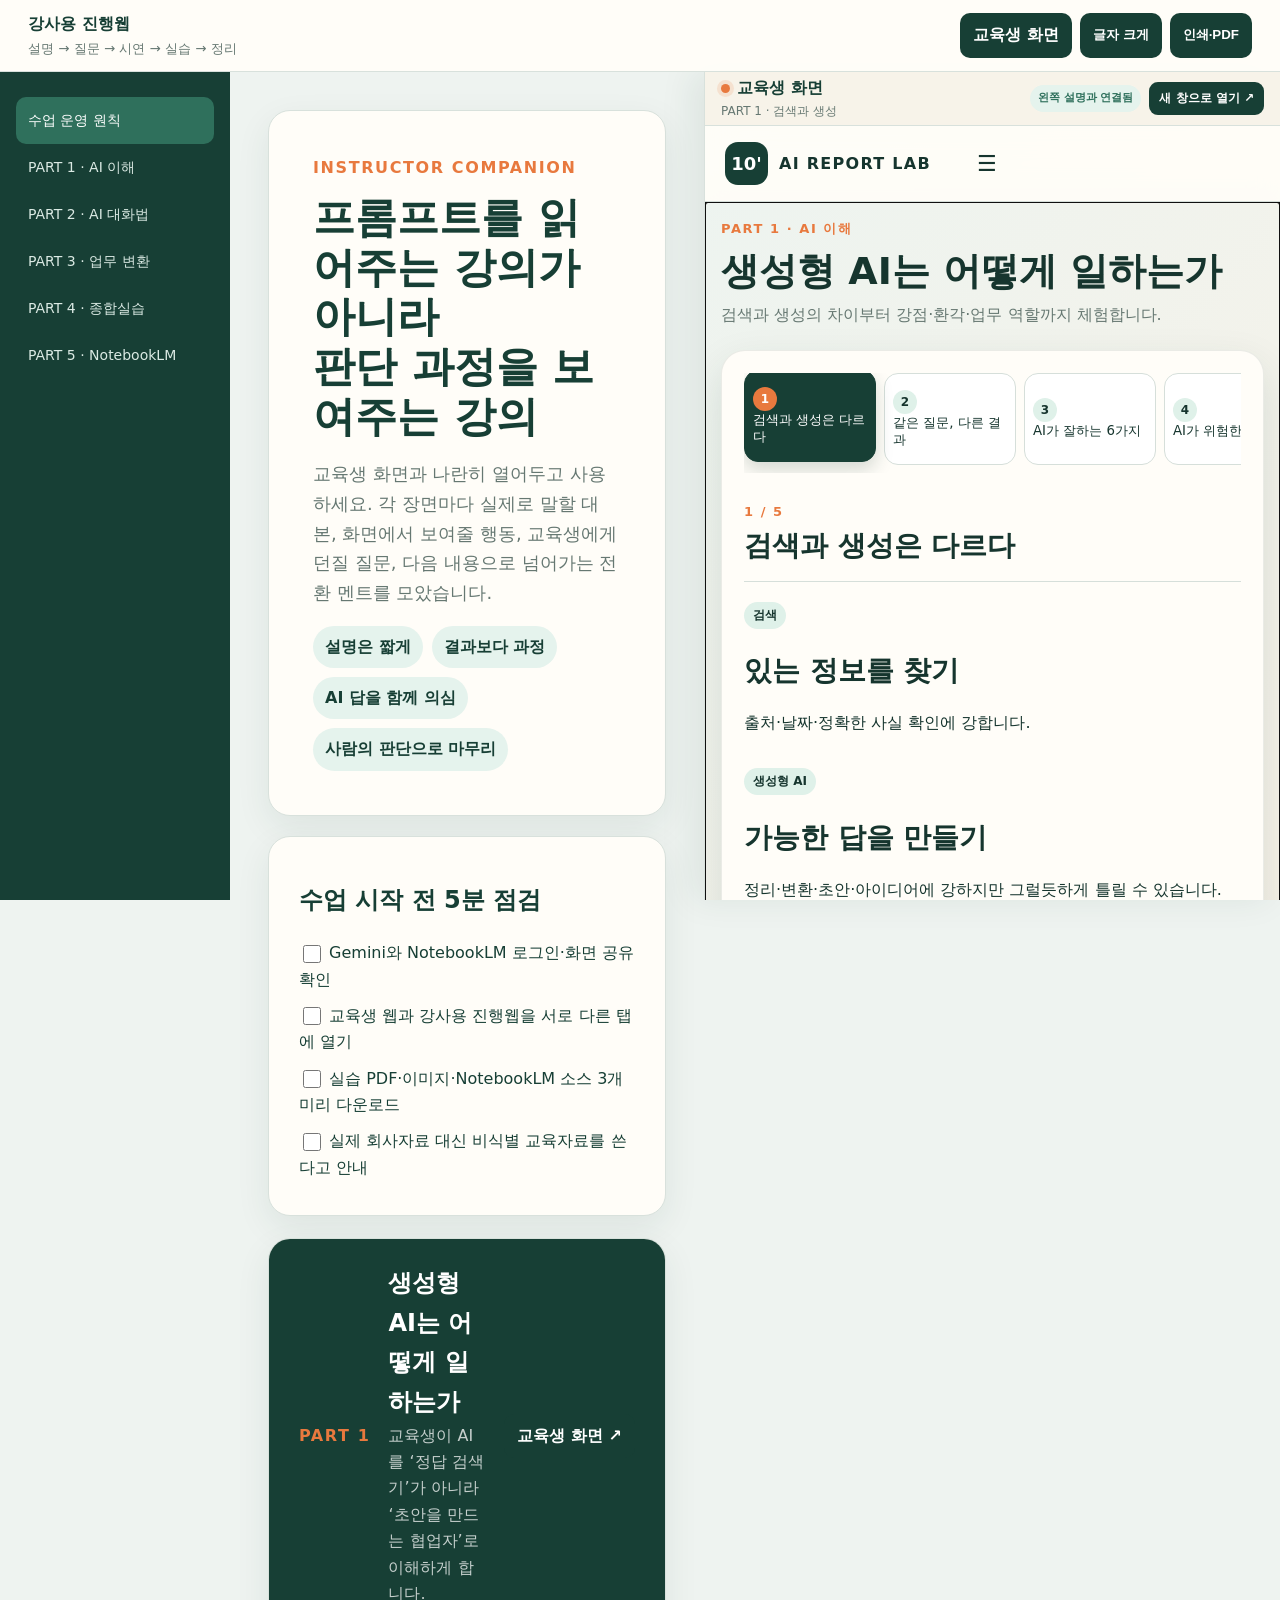
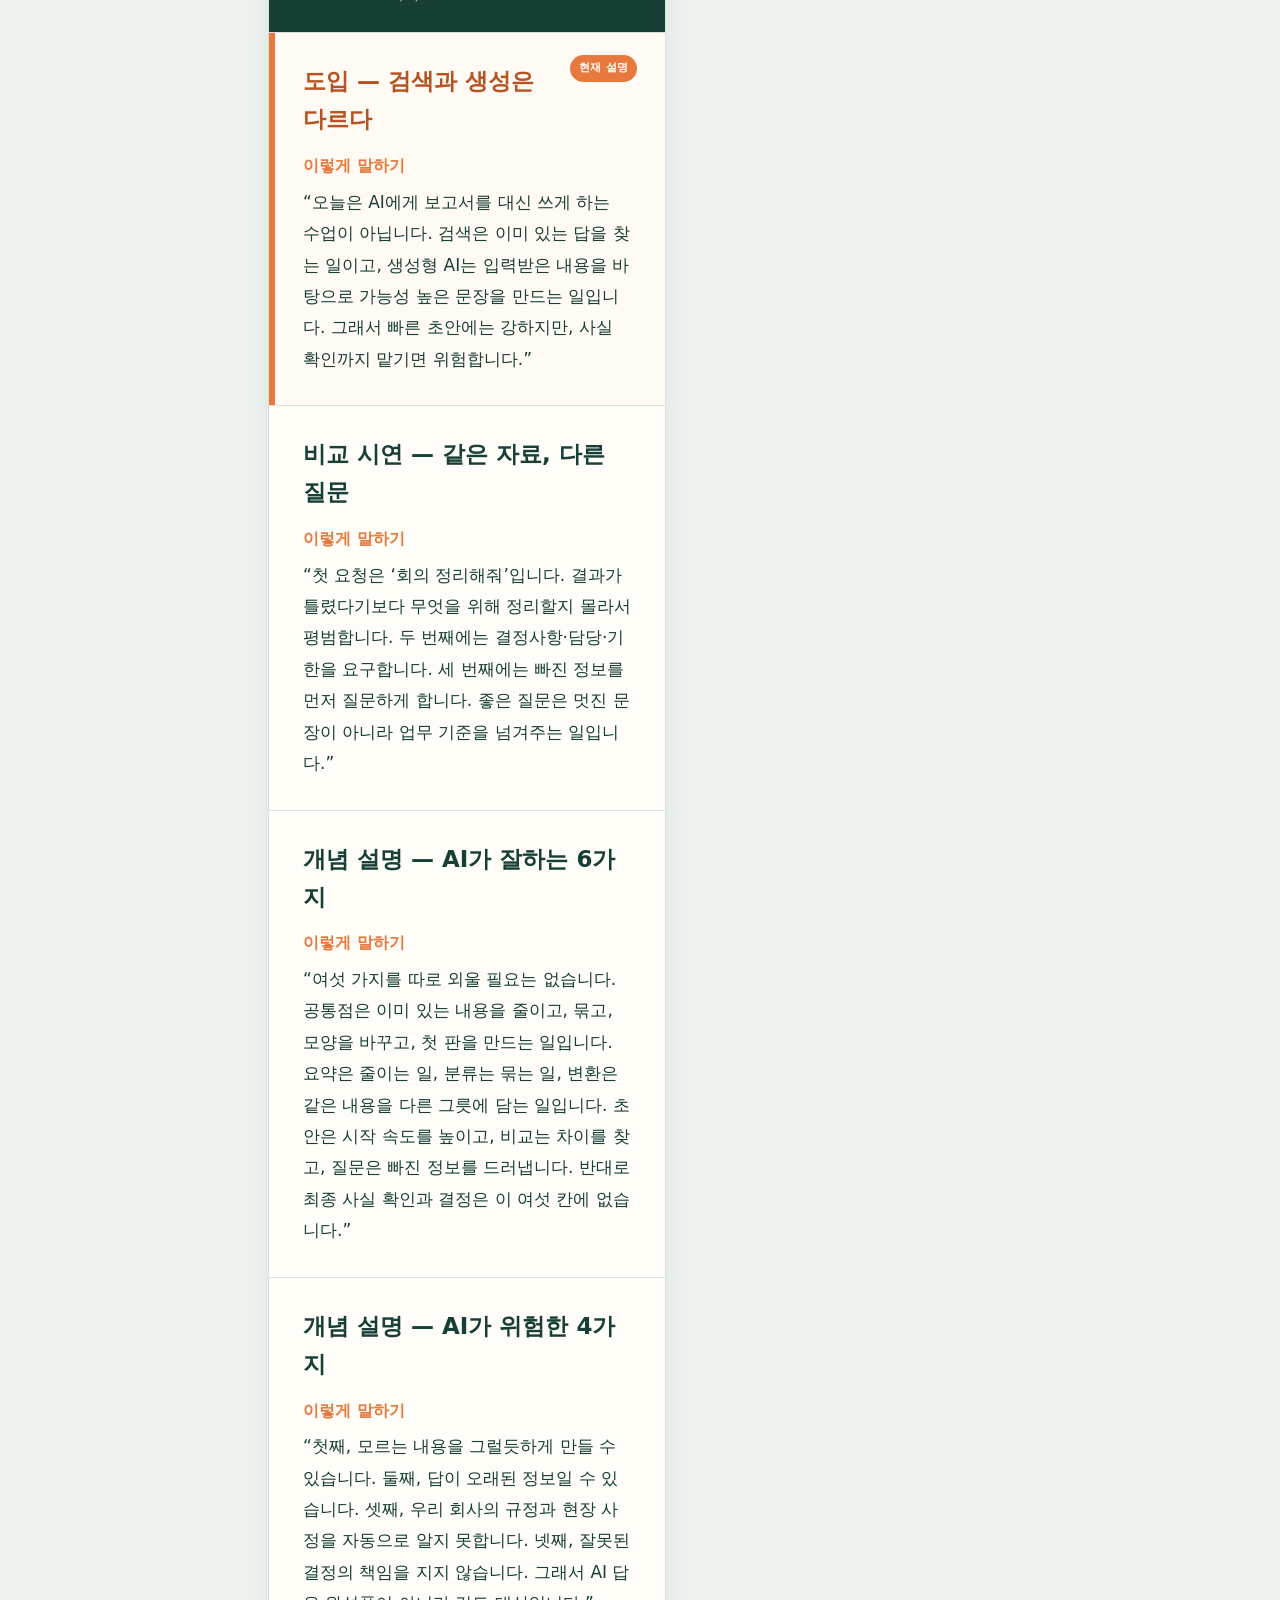
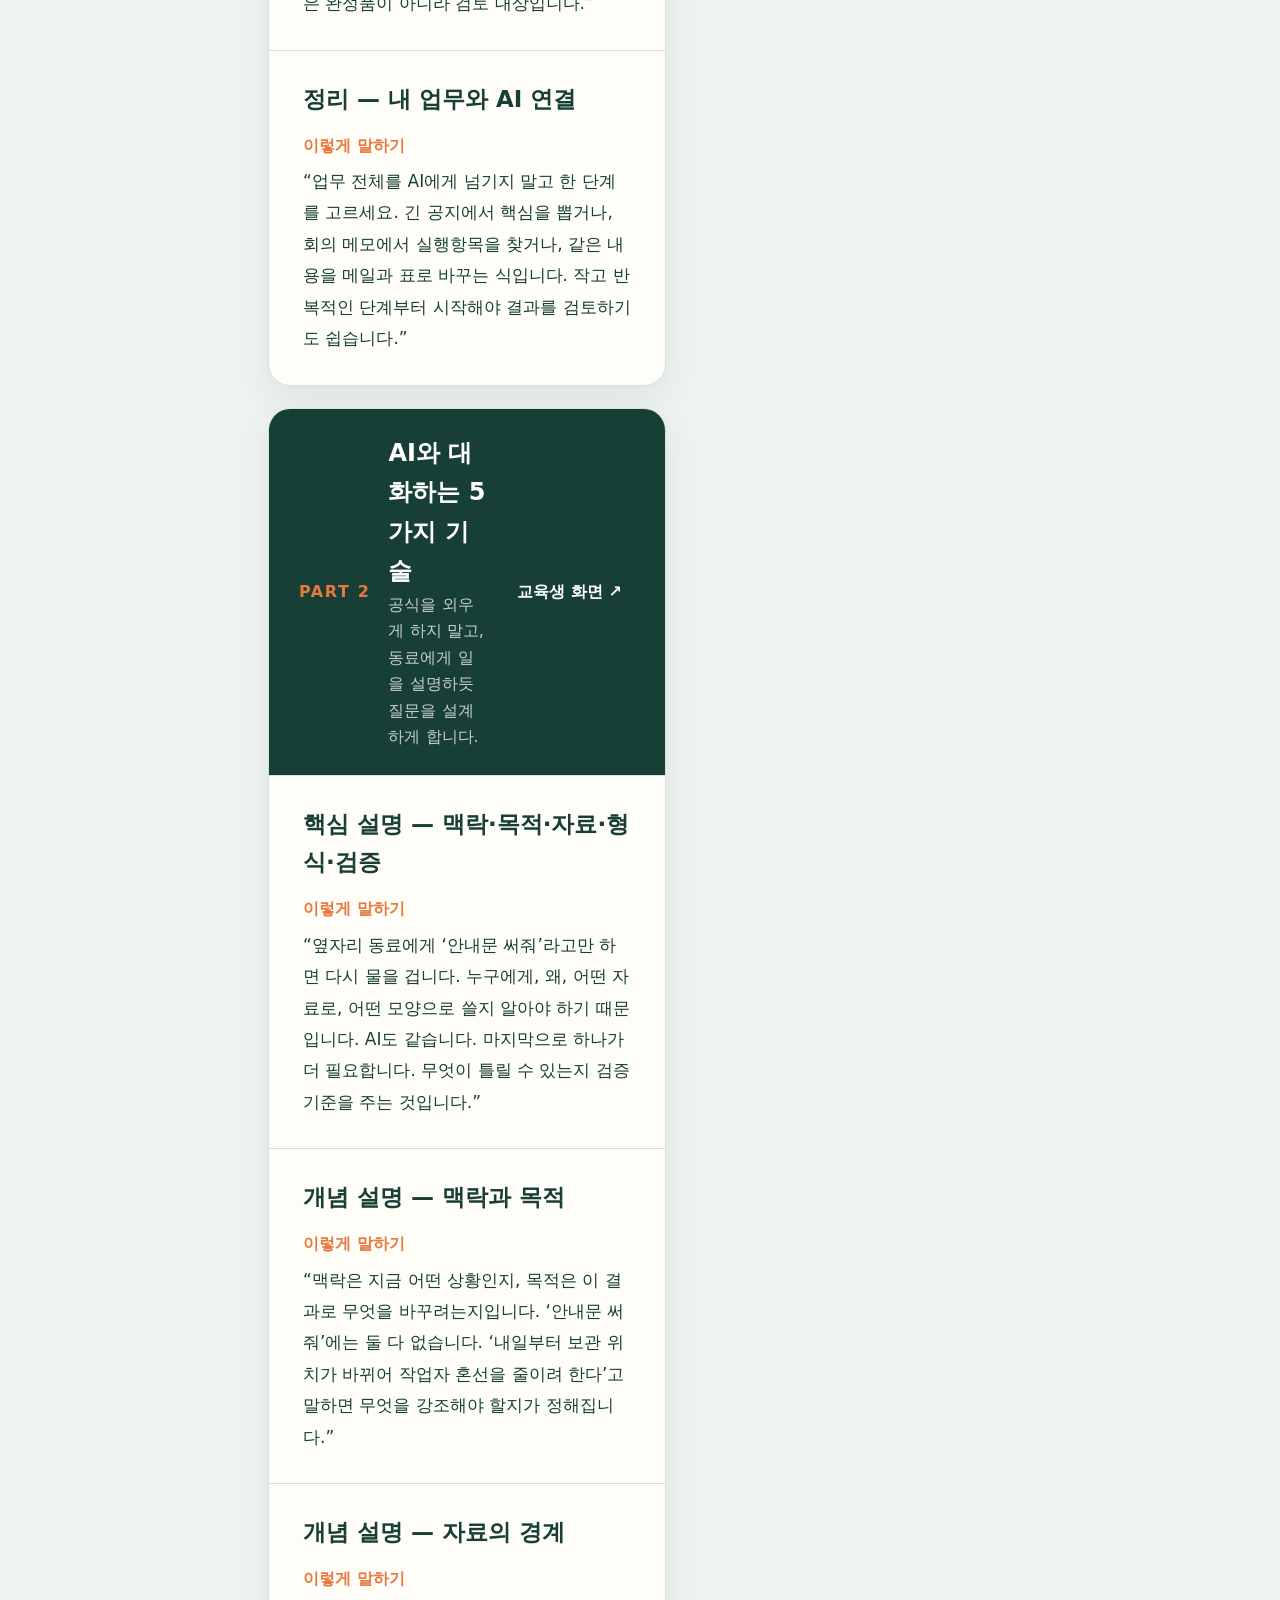
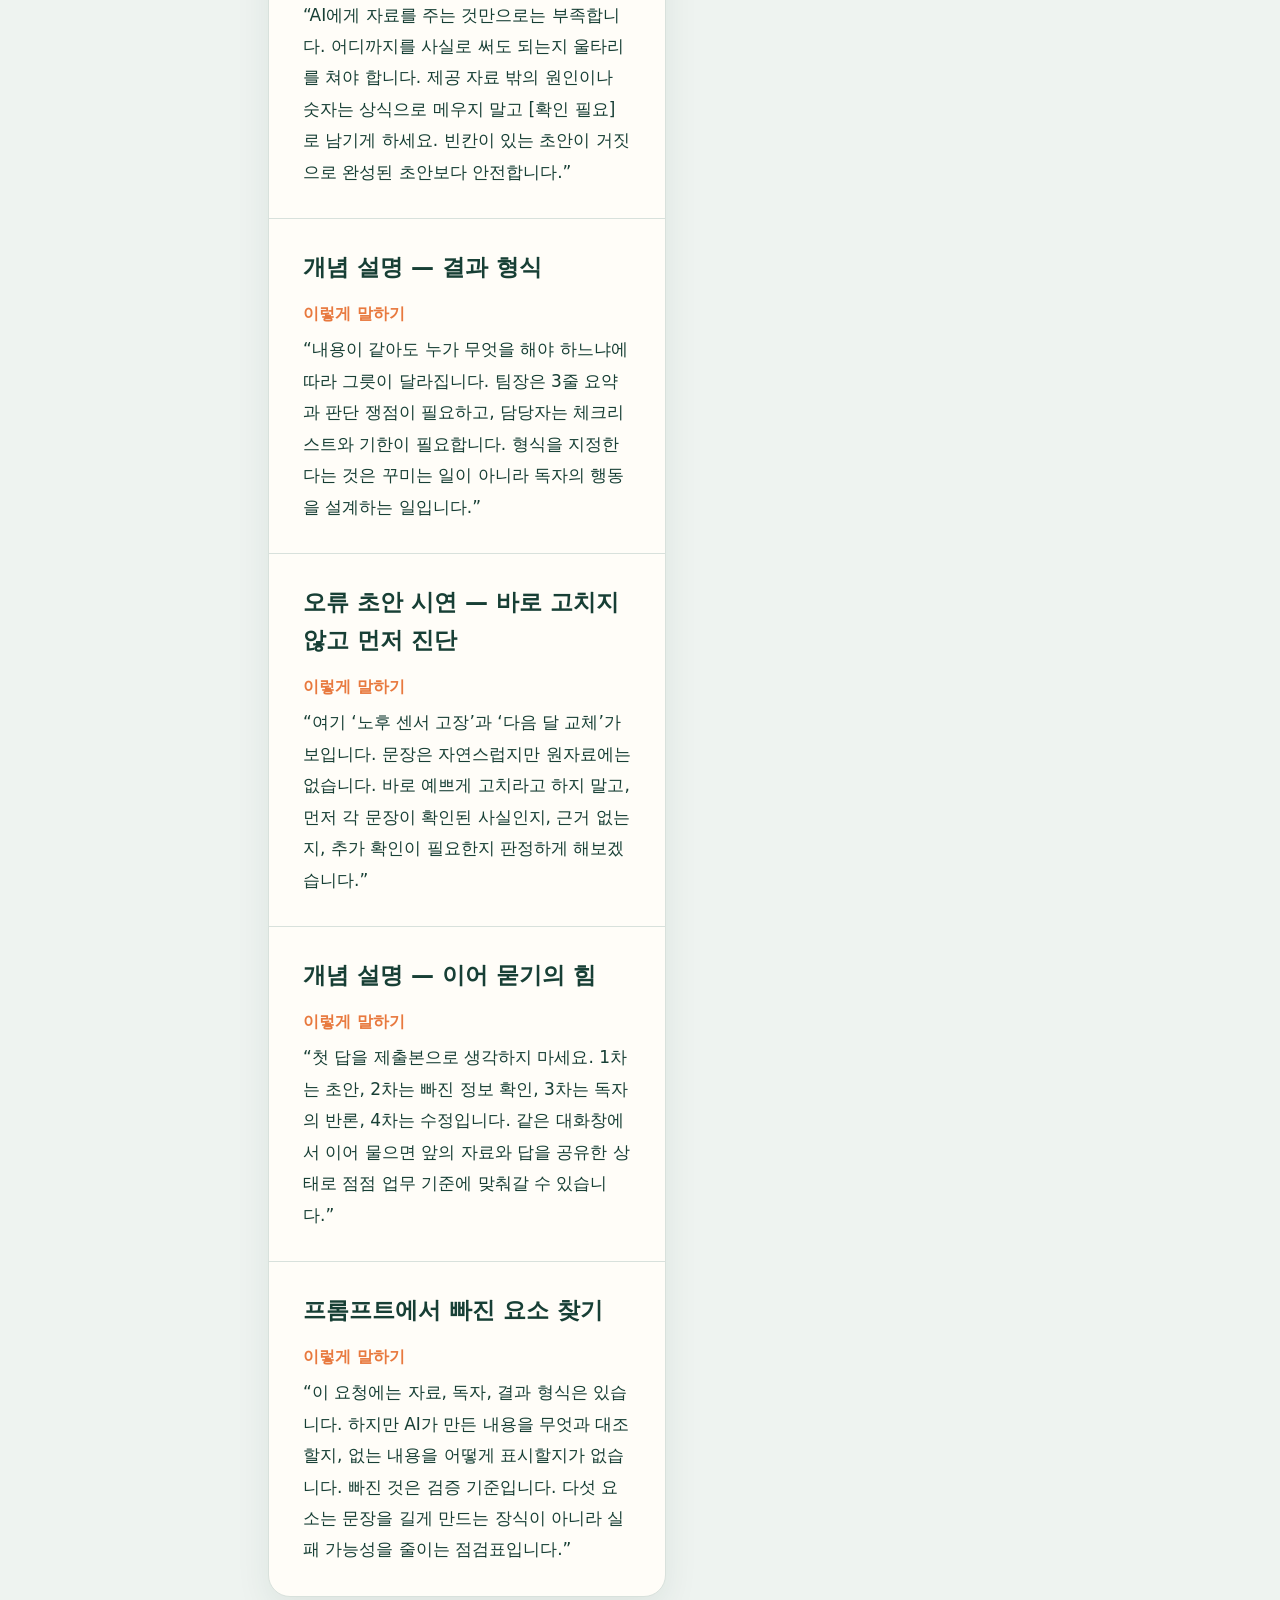
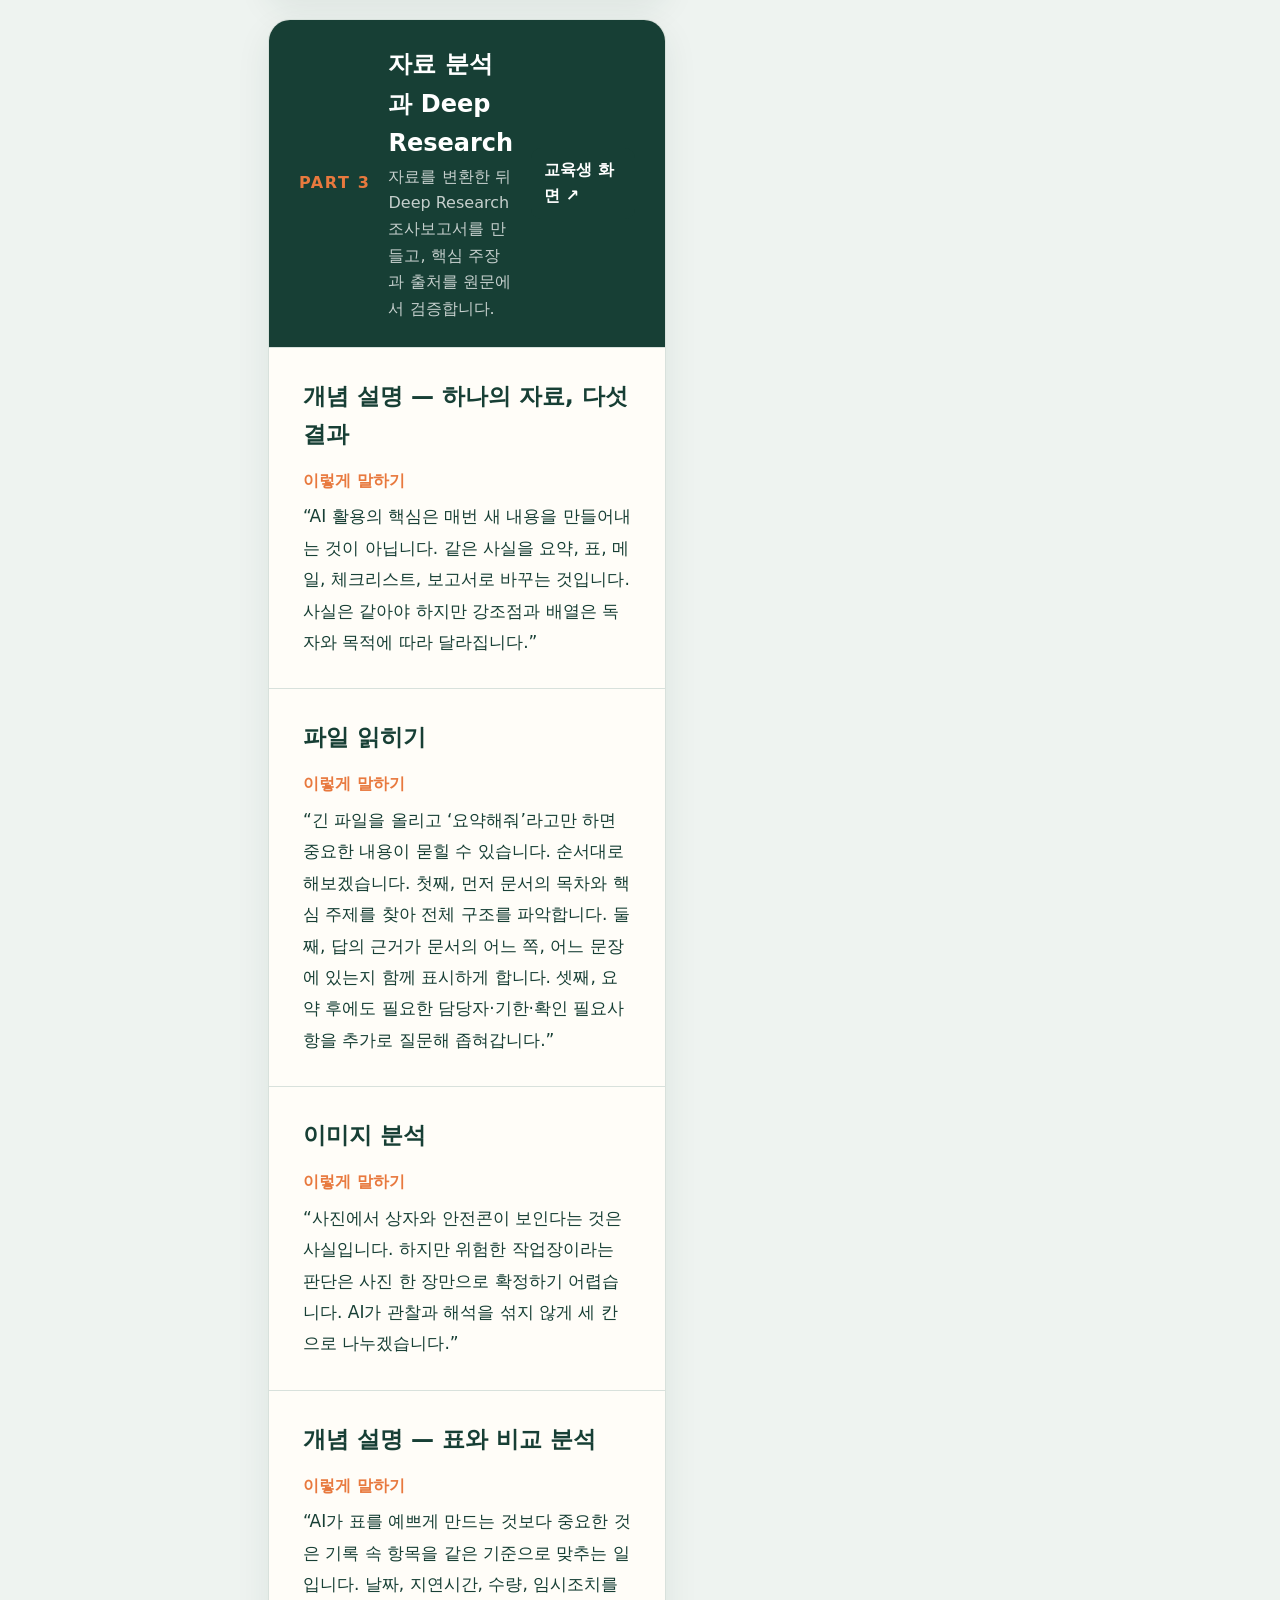
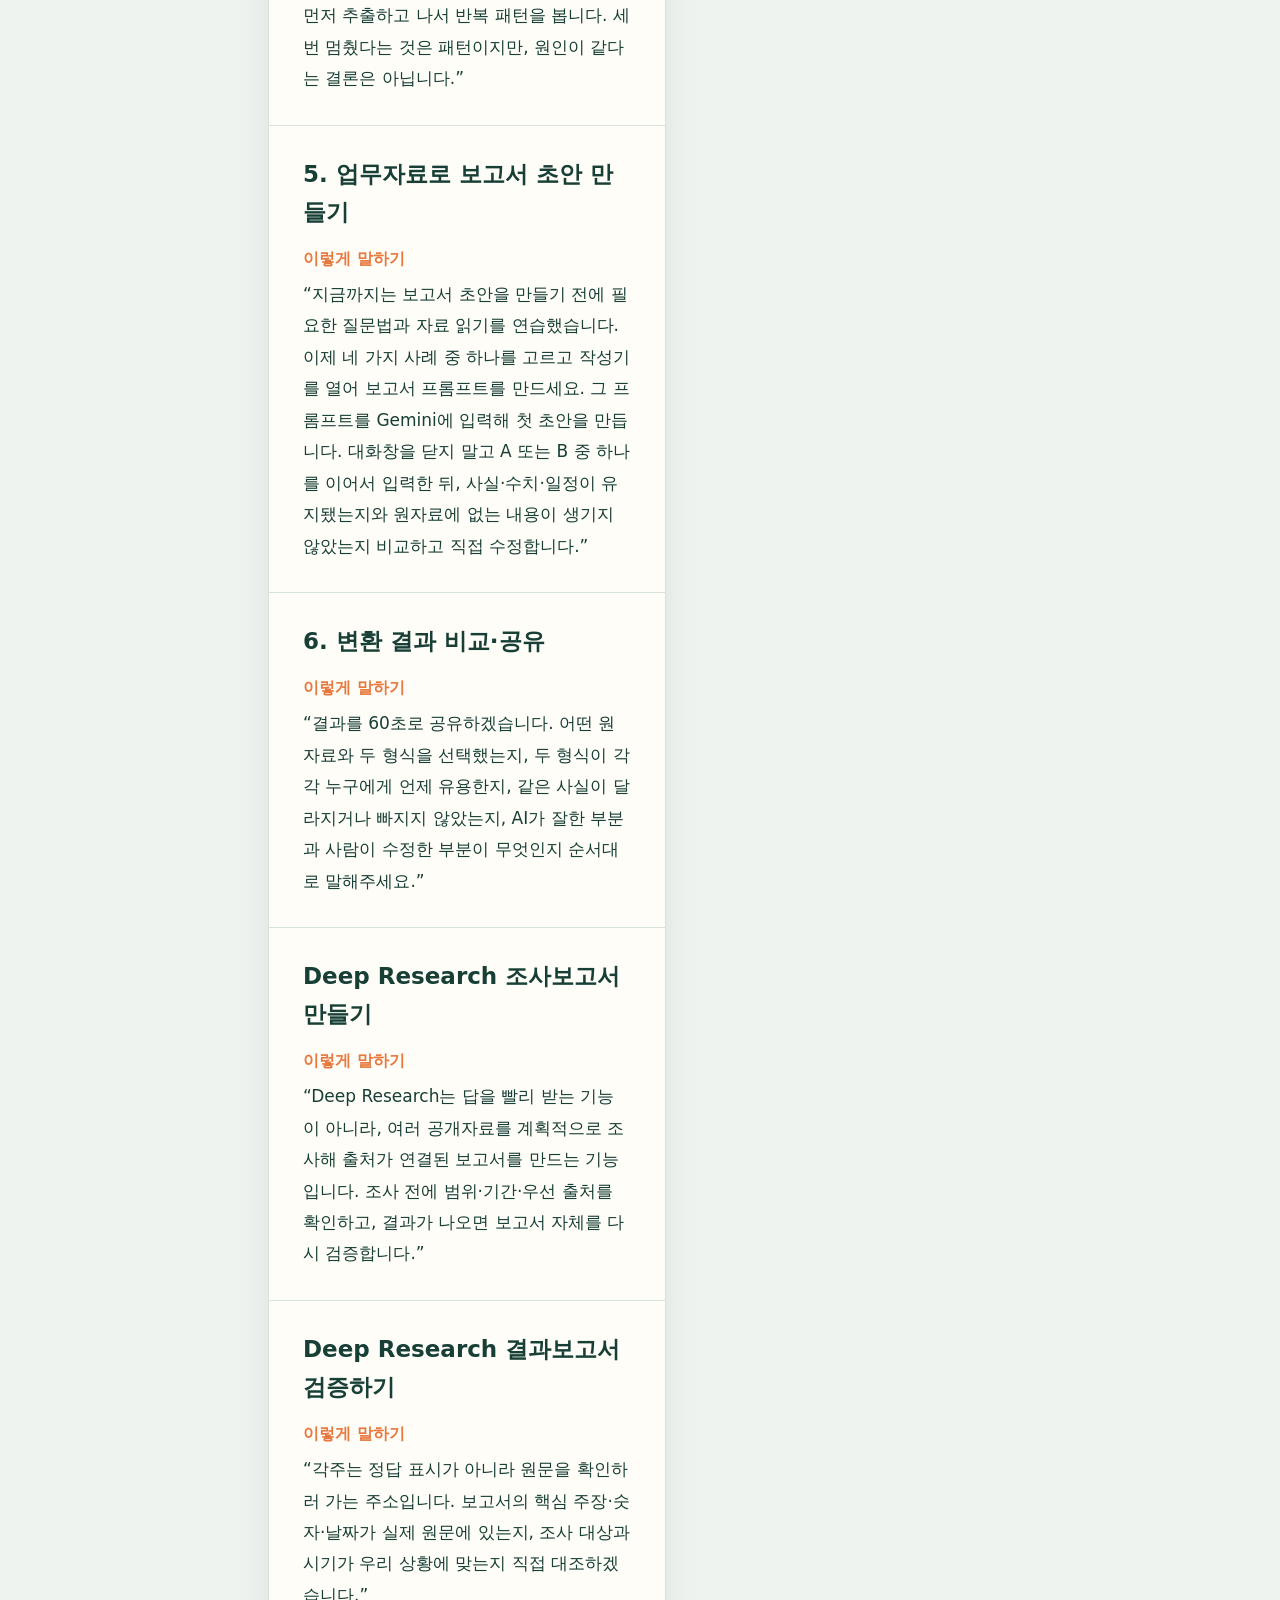
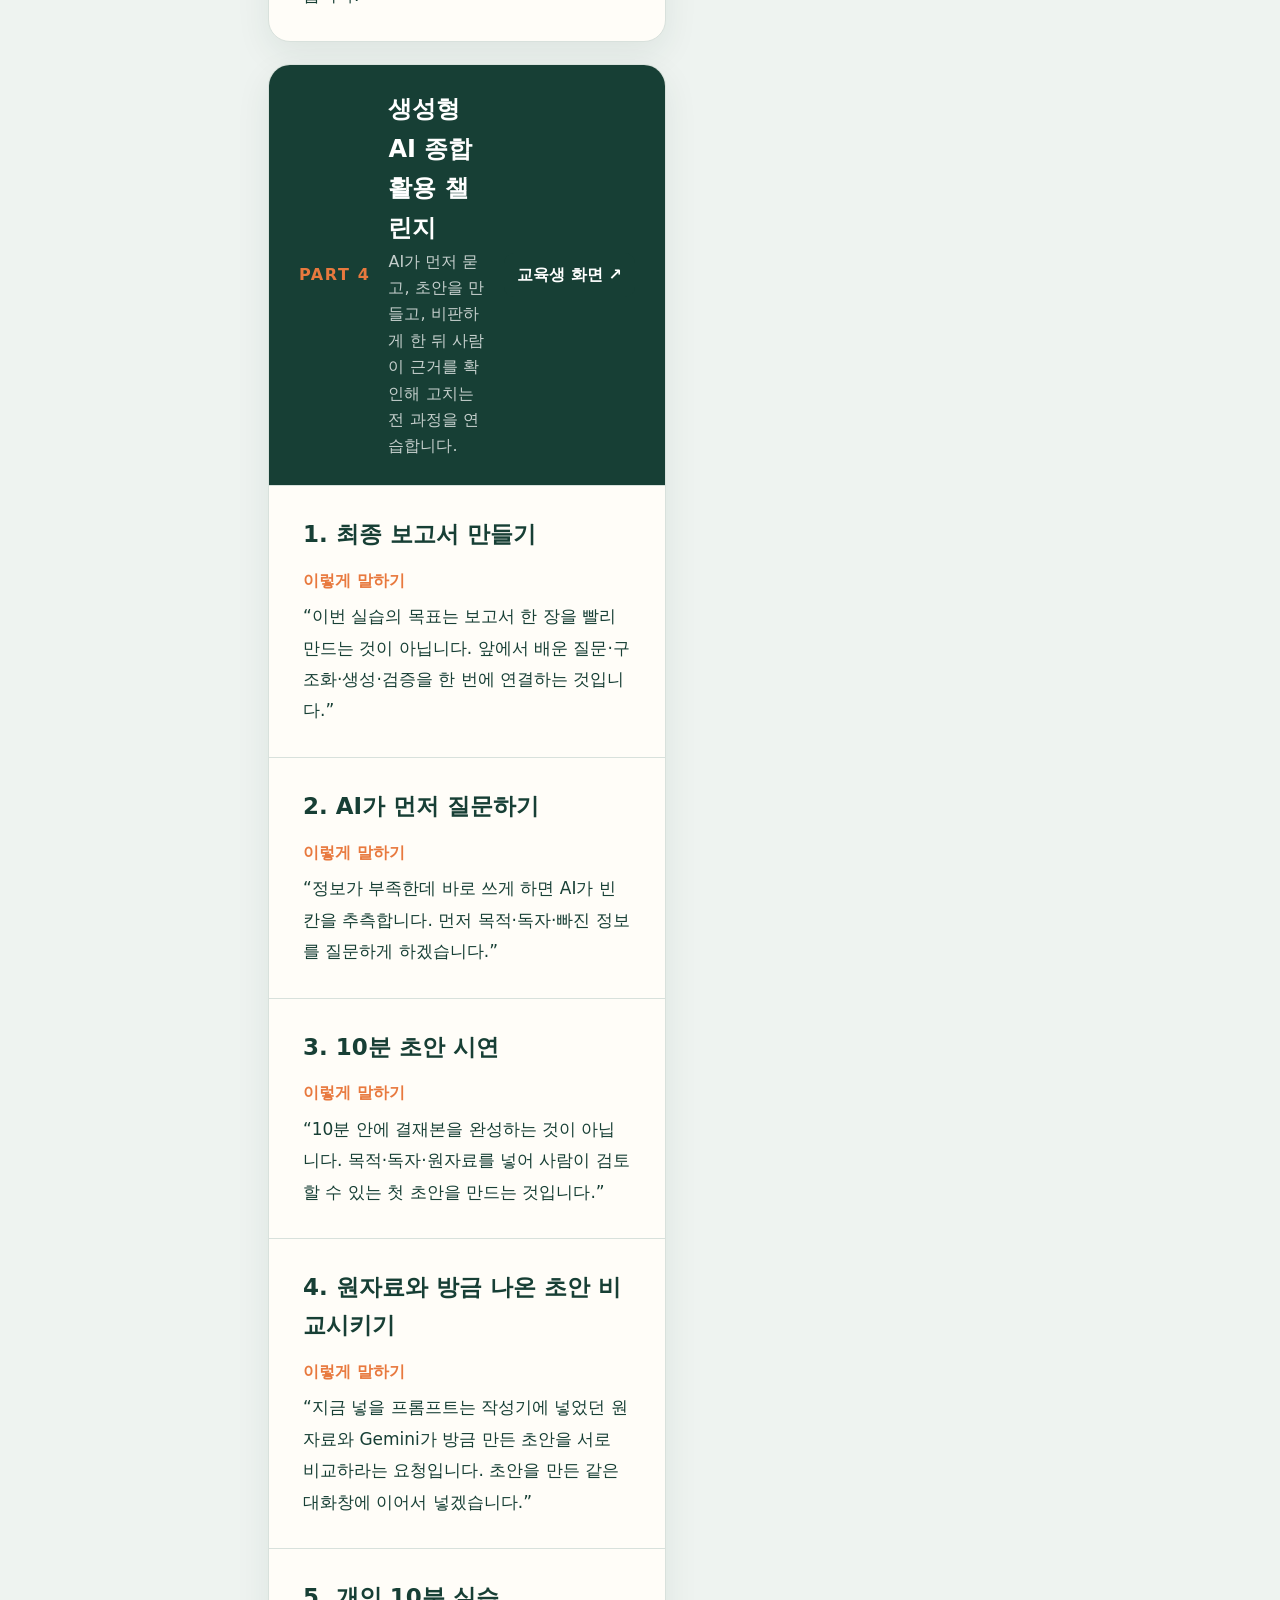
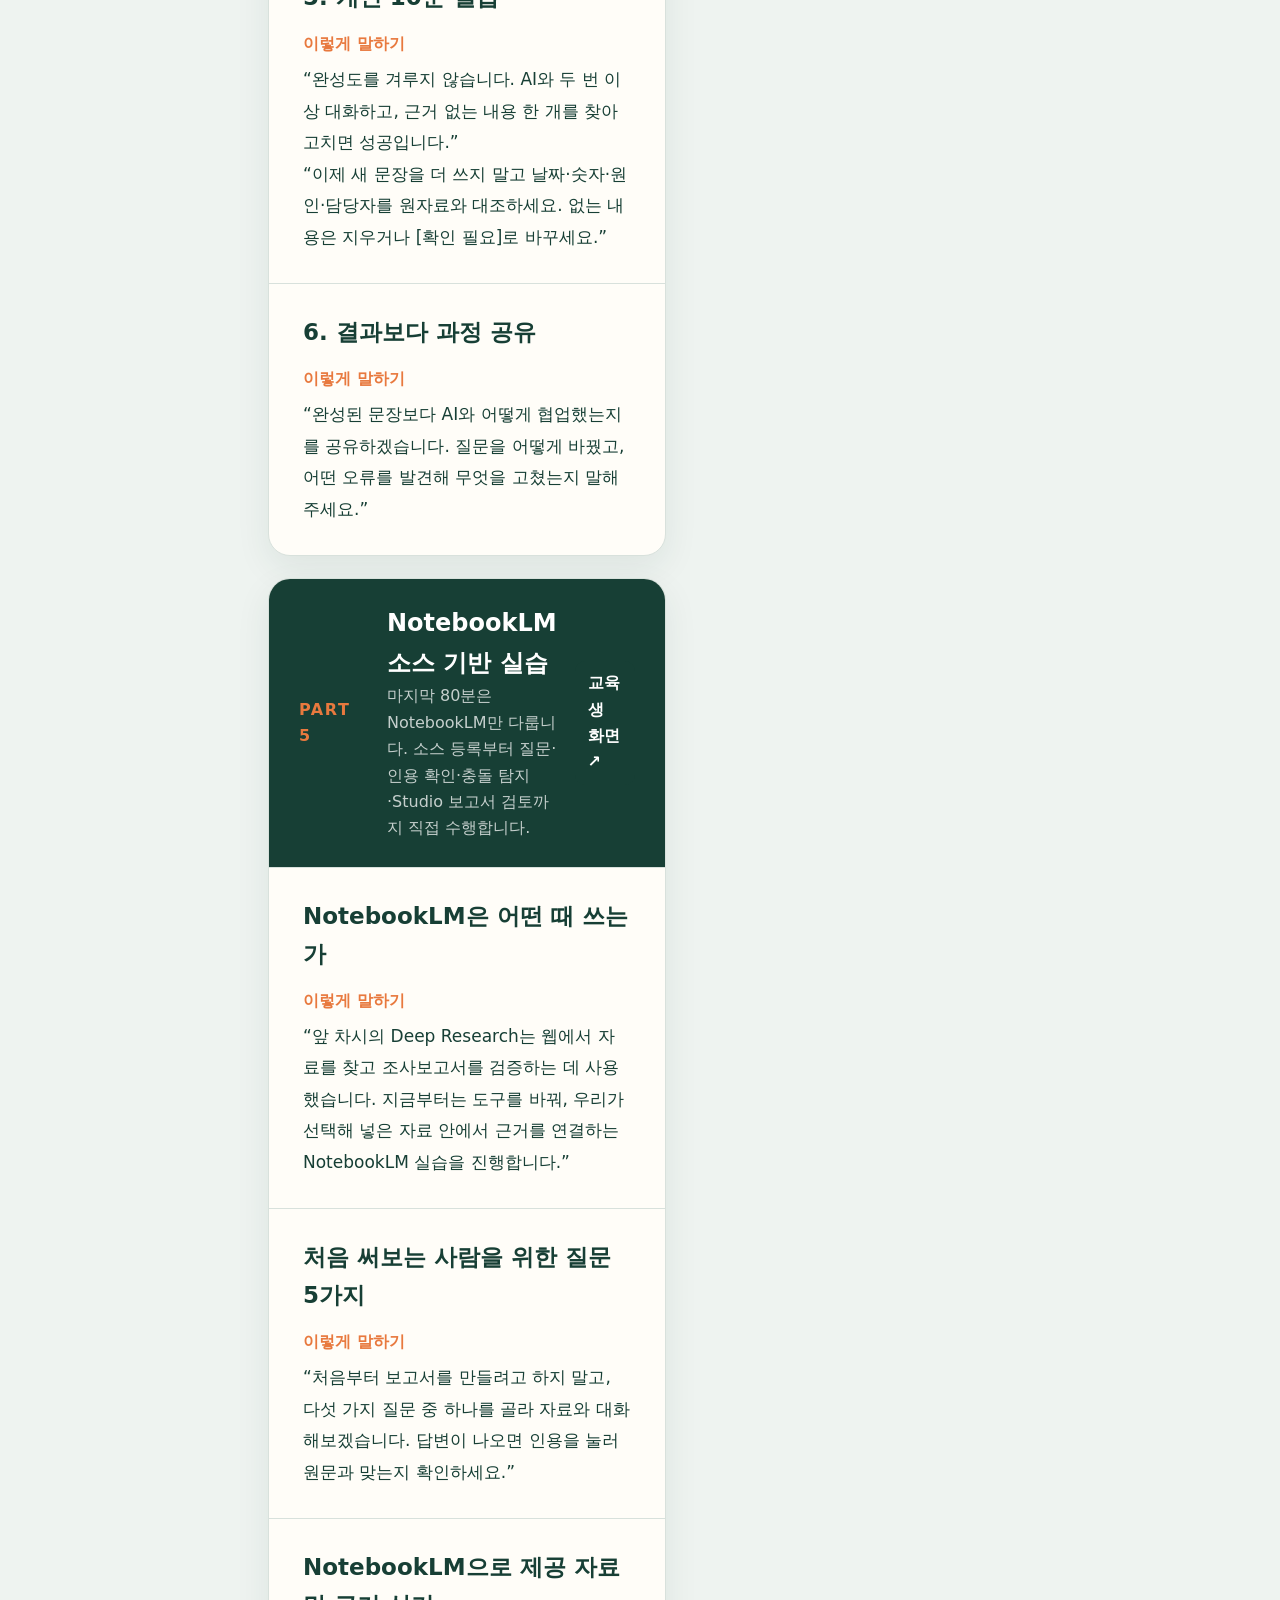
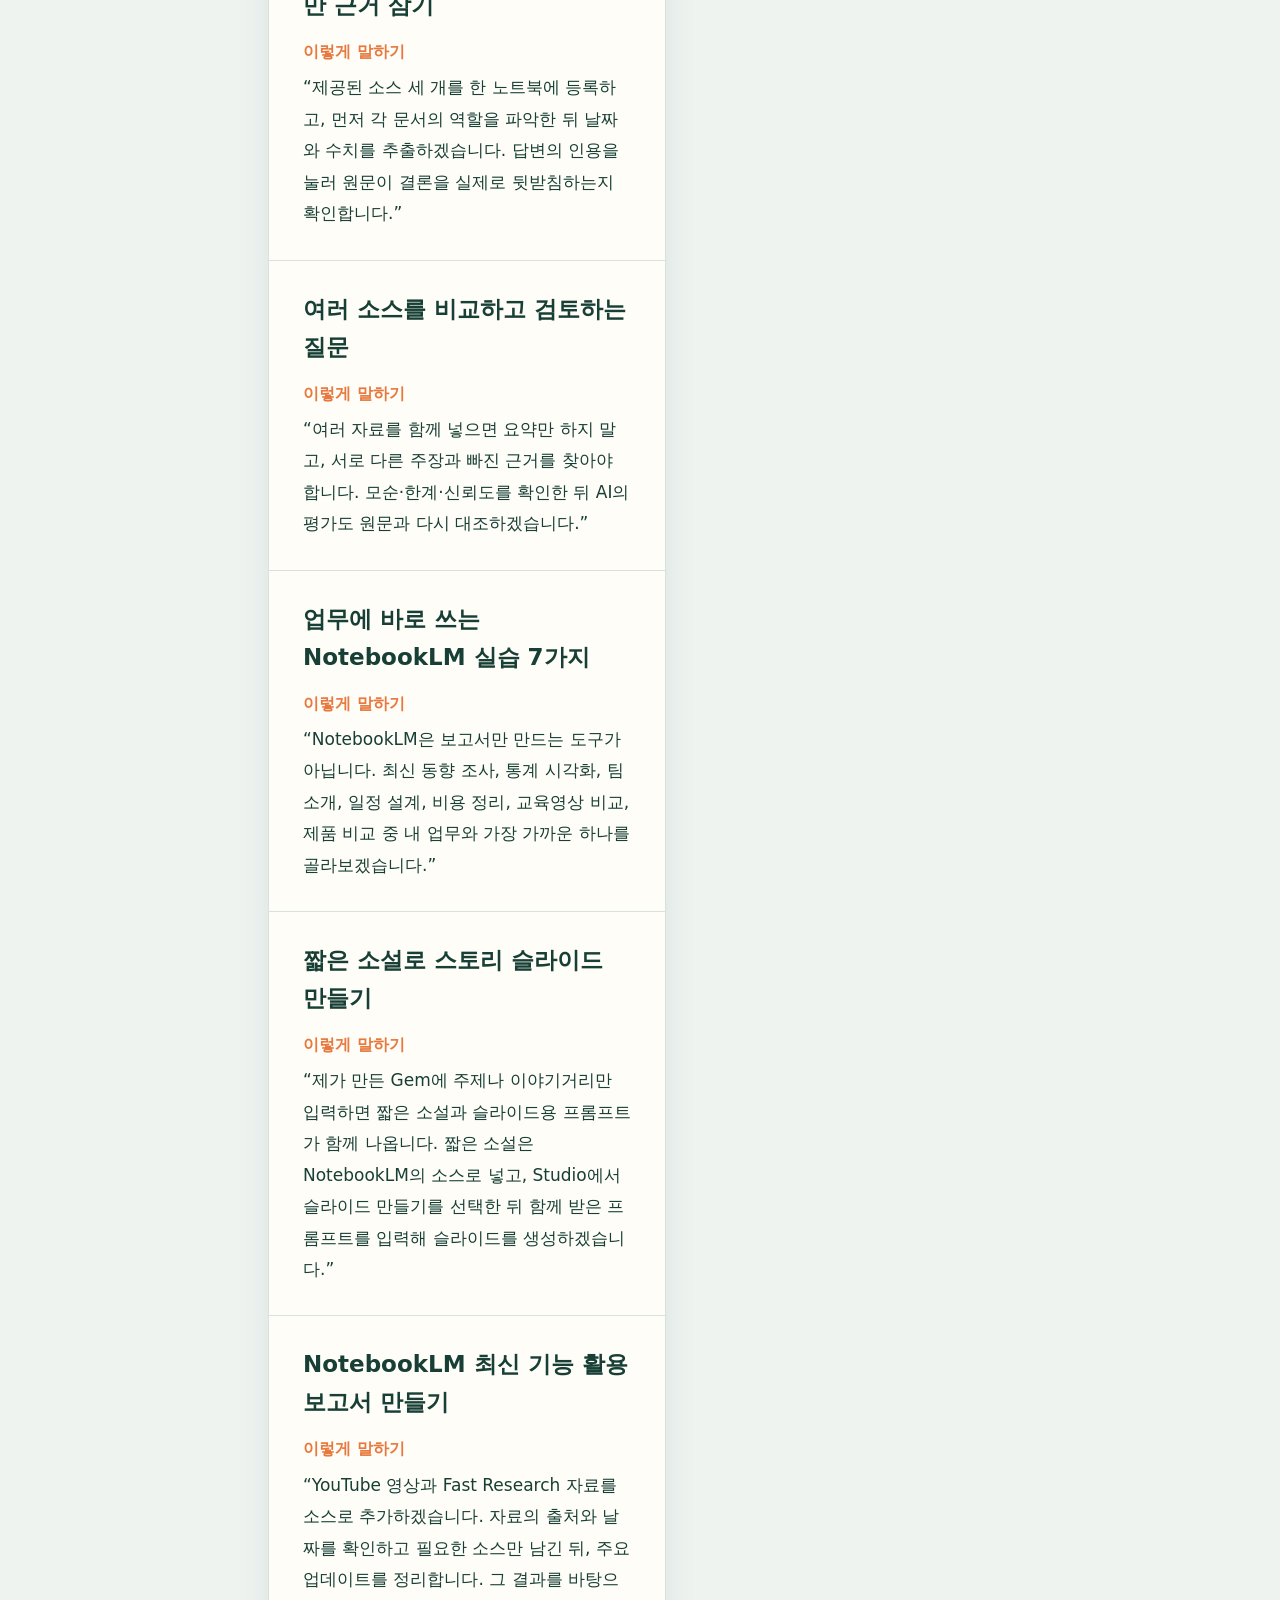
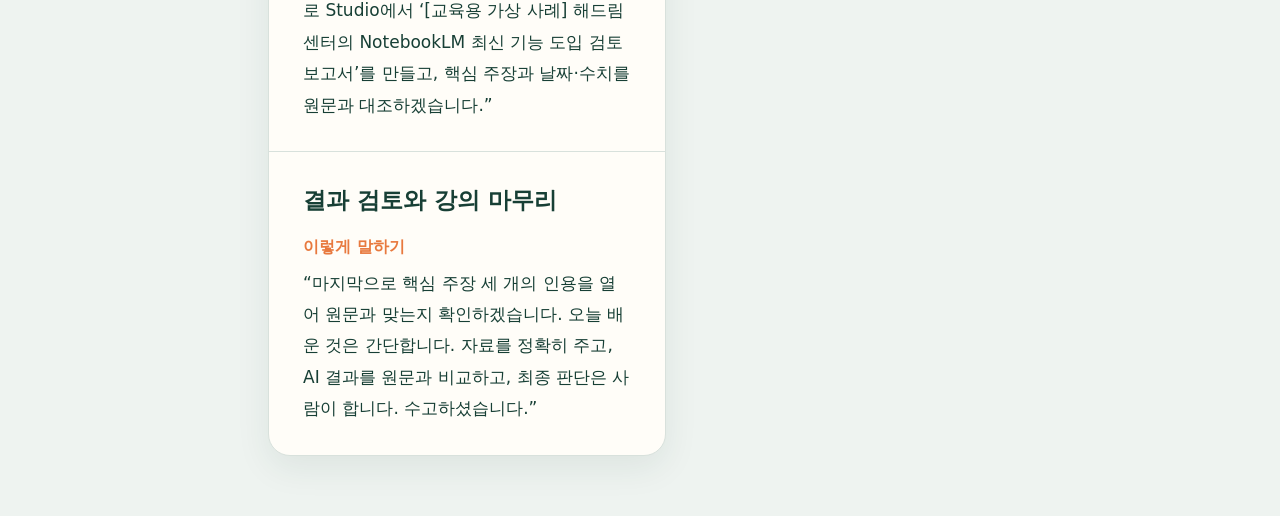
==== instructor.html @ 9a68fae8 "Connect report draft practice to course flow" ====
<!doctype html>
<html lang="ko">
<head>
  <meta charset="utf-8">
  <meta name="viewport" content="width=device-width,initial-scale=1">
  <title>강사용 진행웹 | 10분 보고서 초안</title>
  <link rel="stylesheet" href="instructor.css?v=20261013-1210">
  <link rel="stylesheet" href="instructor-split.css?v=20261013-1210">
</head>
<body>
  <header class="bar">
    <div><b>강사용 진행웹</b><small>설명 → 질문 → 시연 → 실습 → 정리</small></div>
    <nav><a href="index.html">교육생 화면</a><button id="font">글자 크게</button><button onclick="window.print()">인쇄·PDF</button></nav>
  </header>
  <aside id="nav"></aside>
  <section class="student-pane" aria-label="교육생 화면 미리보기">
    <div class="student-pane-head"><div><b><span class="sync-dot" aria-hidden="true"></span>교육생 화면</b><small id="student-label">첫 화면</small></div><div class="student-actions"><span class="sync-state">왼쪽 설명과 연결됨</span><a id="student-new" href="index.html" target="student">새 창으로 열기 ↗</a></div></div>
    <iframe id="student-frame" src="index.html" title="현재 설명에 해당하는 교육생 화면"></iframe>
  </section>
  <main>
    <section class="intro" id="opening">
      <span>INSTRUCTOR COMPANION</span>
      <h1>프롬프트를 읽어주는 강의가 아니라<br>판단 과정을 보여주는 강의</h1>
      <p>교육생 화면과 나란히 열어두고 사용하세요. 각 장면마다 실제로 말할 대본, 화면에서 보여줄 행동, 교육생에게 던질 질문, 다음 내용으로 넘어가는 전환 멘트를 모았습니다.</p>
      <div class="principles"><b>설명은 짧게</b><b>결과보다 과정</b><b>AI 답을 함께 의심</b><b>사람의 판단으로 마무리</b></div>
    </section>
    <section class="quick card">
      <h2>수업 시작 전 5분 점검</h2>
      <label><input type="checkbox"> Gemini와 NotebookLM 로그인·화면 공유 확인</label>
      <label><input type="checkbox"> 교육생 웹과 강사용 진행웹을 서로 다른 탭에 열기</label>
      <label><input type="checkbox"> 실습 PDF·이미지·NotebookLM 소스 3개 미리 다운로드</label>
      <label><input type="checkbox"> 실제 회사자료 대신 비식별 교육자료를 쓴다고 안내</label>
    </section>

    <section class="part" id="part1" data-title="PART 1 · AI 이해">
      <div class="part-head"><span>PART 1</span><div><h2>생성형 AI는 어떻게 일하는가</h2><p>교육생이 AI를 ‘정답 검색기’가 아니라 ‘초안을 만드는 협업자’로 이해하게 합니다.</p></div><a href="index.html?page=lesson1" target="student">교육생 화면 ↗</a></div>
      <article class="scene"><h3>도입 — 검색과 생성은 다르다</h3><div class="script"><b>이렇게 말하기</b><p>“오늘은 AI에게 보고서를 대신 쓰게 하는 수업이 아닙니다. 검색은 이미 있는 답을 찾는 일이고, 생성형 AI는 입력받은 내용을 바탕으로 가능성 높은 문장을 만드는 일입니다. 그래서 빠른 초안에는 강하지만, 사실 확인까지 맡기면 위험합니다.”</p></div><div class="columns"><div><b>질문</b><p>“AI가 자신 있게 틀린 답을 준 경험이 있으신가요?” 두세 명의 사례만 듣고 환각 개념으로 연결합니다.</p></div><div><b>전환 멘트</b><p>“그렇다면 AI를 안 쓰는 것이 답일까요? 아닙니다. 잘하는 일과 사람이 책임질 일을 나누면 됩니다.”</p></div></div></article>
      <article class="scene"><h3>비교 시연 — 같은 자료, 다른 질문</h3><div class="script"><b>이렇게 말하기</b><p>“첫 요청은 ‘회의 정리해줘’입니다. 결과가 틀렸다기보다 무엇을 위해 정리할지 몰라서 평범합니다. 두 번째에는 결정사항·담당·기한을 요구합니다. 세 번째에는 빠진 정보를 먼저 질문하게 합니다. 좋은 질문은 멋진 문장이 아니라 업무 기준을 넘겨주는 일입니다.”</p></div><div class="demo"><b>화면 행동</b><ol><li>질문 1 결과에서 실행항목이 모호한 부분을 가리킵니다.</li><li>질문 2에서 담당·기한이 표로 바뀐 점을 비교합니다.</li><li>질문 3에서 AI가 모르는 것을 묻게 만든 이유를 강조합니다.</li></ol></div></article>
      <article class="scene"><h3>개념 설명 — AI가 잘하는 6가지</h3><div class="script"><b>이렇게 말하기</b><p>“여섯 가지를 따로 외울 필요는 없습니다. 공통점은 이미 있는 내용을 줄이고, 묶고, 모양을 바꾸고, 첫 판을 만드는 일입니다. 요약은 줄이는 일, 분류는 묶는 일, 변환은 같은 내용을 다른 그릇에 담는 일입니다. 초안은 시작 속도를 높이고, 비교는 차이를 찾고, 질문은 빠진 정보를 드러냅니다. 반대로 최종 사실 확인과 결정은 이 여섯 칸에 없습니다.”</p></div><div class="columns"><div><b>쉬운 예시</b><p>회의 메모 한 장으로 3줄 요약, 안건별 분류, 팀장 메일, 실행 체크리스트, 전주 대비표, 추가 확인 질문을 만들 수 있다고 연결합니다.</p></div><div><b>강조점</b><p>AI의 강점은 새 사실을 만드는 것이 아니라 <strong>주어진 내용을 목적에 맞게 가공하는 것</strong>입니다.</p></div></div><div class="prompt"><b>다음 화면 연결</b><p>“잘하는 일을 알았으니, 이제 잘하는 것처럼 보여도 맡기면 위험한 일을 보겠습니다.”</p></div></article>
      <article class="scene"><h3>개념 설명 — AI가 위험한 4가지</h3><div class="script"><b>이렇게 말하기</b><p>“첫째, 모르는 내용을 그럴듯하게 만들 수 있습니다. 둘째, 답이 오래된 정보일 수 있습니다. 셋째, 우리 회사의 규정과 현장 사정을 자동으로 알지 못합니다. 넷째, 잘못된 결정의 책임을 지지 않습니다. 그래서 AI 답은 완성품이 아니라 검토 대상입니다.”</p></div><div class="columns"><div><b>예시로 풀기</b><p>규정 파일을 주지 않았는데 ‘회사 규정상 반드시’라고 답했다면 지식이 아니라 추정입니다. 날짜·규정·수치·담당자가 나오면 특히 멈춰 확인합니다.</p></div><div><b>교육생 질문</b><p>“이 네 가지 중 여러분의 업무에서 가장 사고로 이어지기 쉬운 것은 무엇인가요?” 한두 답을 듣고 사람 검토로 연결합니다.</p></div></div><div class="prompt"><b>다음 화면 연결</b><p>“그러면 내 업무 중 어디까지 맡기고 어디서 사람이 개입할지 직접 나눠보겠습니다.”</p></div></article>
      <article class="scene"><h3>정리 — 내 업무와 AI 연결</h3><div class="script"><b>이렇게 말하기</b><p>“업무 전체를 AI에게 넘기지 말고 한 단계를 고르세요. 긴 공지에서 핵심을 뽑거나, 회의 메모에서 실행항목을 찾거나, 같은 내용을 메일과 표로 바꾸는 식입니다. 작고 반복적인 단계부터 시작해야 결과를 검토하기도 쉽습니다.”</p></div><div class="activity"><b>짧은 참여</b><p>각자 반복 업무 하나를 떠올리고 ‘AI에게 맡길 한 단계’와 ‘사람이 확인할 한 단계’를 짝과 한 문장씩 나누게 합니다.</p></div></article>
    </section>

    <section class="part" id="part2" data-title="PART 2 · AI 대화법">
      <div class="part-head"><span>PART 2</span><div><h2>AI와 대화하는 5가지 기술</h2><p>공식을 외우게 하지 말고, 동료에게 일을 설명하듯 질문을 설계하게 합니다.</p></div><a href="index.html?page=lesson2" target="student">교육생 화면 ↗</a></div>
      <article class="scene"><h3>핵심 설명 — 맥락·목적·자료·형식·검증</h3><div class="script"><b>이렇게 말하기</b><p>“옆자리 동료에게 ‘안내문 써줘’라고만 하면 다시 물을 겁니다. 누구에게, 왜, 어떤 자료로, 어떤 모양으로 쓸지 알아야 하기 때문입니다. AI도 같습니다. 마지막으로 하나가 더 필요합니다. 무엇이 틀릴 수 있는지 검증 기준을 주는 것입니다.”</p></div><div class="prompt"><b>칠판에 남길 한 줄</b><p>상황과 목적 → 믿을 자료 → 원하는 결과 → 확인 기준</p></div></article>
      <article class="scene"><h3>개념 설명 — 맥락과 목적</h3><div class="script"><b>이렇게 말하기</b><p>“맥락은 지금 어떤 상황인지, 목적은 이 결과로 무엇을 바꾸려는지입니다. ‘안내문 써줘’에는 둘 다 없습니다. ‘내일부터 보관 위치가 바뀌어 작업자 혼선을 줄이려 한다’고 말하면 무엇을 강조해야 할지가 정해집니다.”</p></div><div class="columns"><div><b>구분 질문</b><p>‘누구에게 어떤 일이 생겼는가?’는 맥락, ‘읽은 사람이 무엇을 알거나 하게 할 것인가?’는 목적이라고 설명합니다.</p></div><div><b>주의</b><p>목적을 ‘보고서 작성’이라고 쓰지 말고, 공유·요청·승인·예방처럼 실제 행동으로 적게 합니다.</p></div></div></article>
      <article class="scene"><h3>개념 설명 — 자료의 경계</h3><div class="script"><b>이렇게 말하기</b><p>“AI에게 자료를 주는 것만으로는 부족합니다. 어디까지를 사실로 써도 되는지 울타리를 쳐야 합니다. 제공 자료 밖의 원인이나 숫자는 상식으로 메우지 말고 [확인 필요]로 남기게 하세요. 빈칸이 있는 초안이 거짓으로 완성된 초안보다 안전합니다.”</p></div><div class="columns"><div><b>예시</b><p>‘도구가 작업대 아래 있었다’는 사실이지만 ‘작업자 부주의 때문’은 자료에 없는 원인입니다.</p></div><div><b>강조점</b><p>많은 자료를 넣는 것보다 <strong>어떤 자료만 믿을지</strong> 정하는 것이 먼저입니다.</p></div></div></article>
      <article class="scene"><h3>개념 설명 — 결과 형식</h3><div class="script"><b>이렇게 말하기</b><p>“내용이 같아도 누가 무엇을 해야 하느냐에 따라 그릇이 달라집니다. 팀장은 3줄 요약과 판단 쟁점이 필요하고, 담당자는 체크리스트와 기한이 필요합니다. 형식을 지정한다는 것은 꾸미는 일이 아니라 독자의 행동을 설계하는 일입니다.”</p></div><div class="columns"><div><b>빠른 질문</b><p>“지금 자료를 팀장에게 보고한다면 여섯 형식 중 무엇이 가장 적합한가요? 작업자에게 전달한다면요?”</p></div><div><b>전환 멘트</b><p>“좋은 형식을 골라도 AI가 내용을 만들 수 있으니, 마지막으로 검증시키는 법을 보겠습니다.”</p></div></div></article>
      <article class="scene"><h3>오류 초안 시연 — 바로 고치지 않고 먼저 진단</h3><div class="script"><b>이렇게 말하기</b><p>“여기 ‘노후 센서 고장’과 ‘다음 달 교체’가 보입니다. 문장은 자연스럽지만 원자료에는 없습니다. 바로 예쁘게 고치라고 하지 말고, 먼저 각 문장이 확인된 사실인지, 근거 없는지, 추가 확인이 필요한지 판정하게 해보겠습니다.”</p></div><div class="columns"><div><b>교육생 질문</b><p>“두 문장 중 표현만 고치면 되는 것은 무엇이고, 삭제하거나 확인해야 하는 것은 무엇인가요?”</p></div><div><b>정리</b><p>AI의 자기검토는 1차 필터일 뿐입니다. 원자료 대조와 최종 승인은 사람의 일이라고 못 박습니다.</p></div></div></article>
      <article class="scene"><h3>개념 설명 — 이어 묻기의 힘</h3><div class="script"><b>이렇게 말하기</b><p>“첫 답을 제출본으로 생각하지 마세요. 1차는 초안, 2차는 빠진 정보 확인, 3차는 독자의 반론, 4차는 수정입니다. 같은 대화창에서 이어 물으면 앞의 자료와 답을 공유한 상태로 점점 업무 기준에 맞춰갈 수 있습니다.”</p></div><div class="prompt"><b>기억할 한 줄</b><p>한 번에 완벽한 프롬프트보다, 초안 → 질문 → 비판 → 수정의 대화가 낫습니다.</p></div></article>
      <article class="scene"><h3>프롬프트에서 빠진 요소 찾기</h3><div class="script"><b>이렇게 말하기</b><p>“이 요청에는 자료, 독자, 결과 형식은 있습니다. 하지만 AI가 만든 내용을 무엇과 대조할지, 없는 내용을 어떻게 표시할지가 없습니다. 빠진 것은 검증 기준입니다. 다섯 요소는 문장을 길게 만드는 장식이 아니라 실패 가능성을 줄이는 점검표입니다.”</p></div><div class="activity"><b>정답 후 확인</b><p>교육생에게 정답만 말하게 하지 말고, 검증 문장 한 줄을 직접 덧붙여 말하게 합니다.</p></div></article>
    </section>

    <section class="part" id="part3" data-title="PART 3 · 업무 변환">
      <div class="part-head"><span>PART 3</span><div><h2>자료 분석과 Deep Research</h2><p>자료를 변환한 뒤 Deep Research 조사보고서를 만들고, 핵심 주장과 출처를 원문에서 검증합니다.</p></div><a href="index.html?page=lesson3" target="student">교육생 화면 ↗</a></div>
      <article class="scene"><h3>개념 설명 — 하나의 자료, 다섯 결과</h3><div class="script"><b>이렇게 말하기</b><p>“AI 활용의 핵심은 매번 새 내용을 만들어내는 것이 아닙니다. 같은 사실을 요약, 표, 메일, 체크리스트, 보고서로 바꾸는 것입니다. 사실은 같아야 하지만 강조점과 배열은 독자와 목적에 따라 달라집니다.”</p></div><div class="columns"><div><b>예시</b><p>설비 정지 메모를 팀장에게는 영향과 판단 쟁점으로, 설비 담당자에게는 점검 항목과 희망기한으로 바꿉니다.</p></div><div><b>강조점</b><p>형식이 달라져도 날짜·수량·확인 여부 같은 핵심 사실은 달라지면 안 됩니다.</p></div></div></article>
      <article class="scene"><h3>파일 읽히기</h3><div class="script"><b>이렇게 말하기</b><p>“긴 파일을 올리고 ‘요약해줘’라고만 하면 중요한 내용이 묻힐 수 있습니다. 순서대로 해보겠습니다. 첫째, 먼저 문서의 목차와 핵심 주제를 찾아 전체 구조를 파악합니다. 둘째, 답의 근거가 문서의 어느 쪽, 어느 문장에 있는지 함께 표시하게 합니다. 셋째, 요약 후에도 필요한 담당자·기한·확인 필요사항을 추가로 질문해 좁혀갑니다.”</p></div><div class="activity"><b>교육생 활동</b><p>결과에서 근거 위치 하나를 실제 PDF에서 찾아 표시하게 합니다. 못 찾으면 ‘AI가 틀렸다’가 아니라 ‘확인할 수 없는 답’으로 분류합니다.</p></div></article>
      <article class="scene"><h3>이미지 분석</h3><div class="script"><b>이렇게 말하기</b><p>“사진에서 상자와 안전콘이 보인다는 것은 사실입니다. 하지만 위험한 작업장이라는 판단은 사진 한 장만으로 확정하기 어렵습니다. AI가 관찰과 해석을 섞지 않게 세 칸으로 나누겠습니다.”</p></div><div class="columns"><div><b>손들기 질문</b><p>“사진에서 직접 보이는 것 하나, 추정에 해당하는 것 하나를 말해보세요.”</p></div><div><b>강조</b><p>개인정보·설비·문서가 찍힌 실제 현장사진은 회사 기준을 확인하기 전 업로드하지 않습니다.</p></div></div></article>
      <article class="scene"><h3>개념 설명 — 표와 비교 분석</h3><div class="script"><b>이렇게 말하기</b><p>“AI가 표를 예쁘게 만드는 것보다 중요한 것은 기록 속 항목을 같은 기준으로 맞추는 일입니다. 날짜, 지연시간, 수량, 임시조치를 먼저 추출하고 나서 반복 패턴을 봅니다. 세 번 멈췄다는 것은 패턴이지만, 원인이 같다는 결론은 아닙니다.”</p></div><div class="columns"><div><b>주의할 비약</b><p>재부팅 후 작동했다는 사실을 ‘재부팅이 근본 해결책’ 또는 ‘센서 고장’으로 확대하지 않습니다.</p></div><div><b>전환 멘트</b><p>“이제 같은 자료를 실제 독자별 결과물 두 개로 바꿔 차이를 확인하겠습니다.”</p></div></div></article>
      <article class="scene"><h3>5. 업무자료로 보고서 초안 만들기</h3><div class="script"><b>이렇게 말하기</b><p>“지금까지는 보고서 초안을 만들기 전에 필요한 질문법과 자료 읽기를 연습했습니다. 이제 네 가지 사례 중 하나를 고르고 작성기를 열어 보고서 프롬프트를 만드세요. 그 프롬프트를 Gemini에 입력해 첫 초안을 만듭니다. 대화창을 닫지 말고 A 또는 B 중 하나를 이어서 입력한 뒤, 사실·수치·일정이 유지됐는지와 원자료에 없는 내용이 생기지 않았는지 비교하고 직접 수정합니다.”</p></div></article>
      <article class="scene"><h3>6. 변환 결과 비교·공유</h3><div class="script"><b>이렇게 말하기</b><p>“결과를 60초로 공유하겠습니다. 어떤 원자료와 두 형식을 선택했는지, 두 형식이 각각 누구에게 언제 유용한지, 같은 사실이 달라지거나 빠지지 않았는지, AI가 잘한 부분과 사람이 수정한 부분이 무엇인지 순서대로 말해주세요.”</p></div></article>
      <article class="scene"><h3>Deep Research 조사보고서 만들기</h3><div class="script"><b>이렇게 말하기</b><p>“Deep Research는 답을 빨리 받는 기능이 아니라, 여러 공개자료를 계획적으로 조사해 출처가 연결된 보고서를 만드는 기능입니다. 조사 전에 범위·기간·우선 출처를 확인하고, 결과가 나오면 보고서 자체를 다시 검증합니다.”</p></div><div class="demo"><b>화면 행동</b><ol><li>조사 목적과 범위를 입력합니다.</li><li>생성된 조사 계획에서 기간과 우선 출처를 고칩니다.</li><li>조사를 실행해 결과보고서를 받습니다.</li><li>핵심 주장과 숫자 3개를 검증 대상으로 고릅니다.</li></ol></div></article>
      <article class="scene"><h3>Deep Research 결과보고서 검증하기</h3><div class="script"><b>이렇게 말하기</b><p>“각주는 정답 표시가 아니라 원문을 확인하러 가는 주소입니다. 보고서의 핵심 주장·숫자·날짜가 실제 원문에 있는지, 조사 대상과 시기가 우리 상황에 맞는지 직접 대조하겠습니다.”</p></div><div class="columns"><div><b>검증표</b><p>주장 | 출처 | 발행일·대상 | 원문에 있는가 | 우리 상황과 같은가</p></div><div><b>완료 기준</b><p>출처 3개를 직접 열고, 근거가 약하거나 확인되지 않는 문장 한 개 이상을 표시합니다.</p></div></div></article>
    </section>

    <section class="part" id="part4" data-title="PART 4 · 종합실습">
      <div class="part-head"><span>PART 4</span><div><h2>생성형 AI 종합활용 챌린지</h2><p>AI가 먼저 묻고, 초안을 만들고, 비판하게 한 뒤 사람이 근거를 확인해 고치는 전 과정을 연습합니다.</p></div><a href="index.html?page=lesson4" target="student">교육생 화면 ↗</a></div>
      <article class="scene"><h3>1. 최종 보고서 만들기</h3><div class="script"><b>이렇게 말하기</b><p>“이번 실습의 목표는 보고서 한 장을 빨리 만드는 것이 아닙니다. 앞에서 배운 질문·구조화·생성·검증을 한 번에 연결하는 것입니다.”</p></div><div class="columns"><div><b>오늘의 한 줄 흐름</b><p>먼저 질문 → 초안 → 자기비판 → 사람 검증 → 수정</p></div><div><b>가장 중요한 강조</b><p>AI가 쓴 결과물이 아니라 <strong>사람이 검증한 과정</strong>이 최종 성과입니다.</p></div></div></article>
      <article class="scene"><h3>2. AI가 먼저 질문하기</h3><div class="script"><b>이렇게 말하기</b><p>“정보가 부족한데 바로 쓰게 하면 AI가 빈칸을 추측합니다. 먼저 목적·독자·빠진 정보를 질문하게 하겠습니다.”</p></div><div class="prompt"><b>보여줄 차이</b><p>‘보고서 써줘’가 아니라 ‘바로 쓰지 말고 중요한 질문 3개를 먼저 해줘’라고 요청합니다.</p></div></article>
      <article class="scene"><h3>3. 10분 초안 시연</h3><div class="script"><b>이렇게 말하기</b><p>“10분 안에 결재본을 완성하는 것이 아닙니다. 목적·독자·원자료를 넣어 사람이 검토할 수 있는 첫 초안을 만드는 것입니다.”</p></div><div class="demo"><b>반드시 보여줄 행동</b><ol><li>원자료의 사실과 미확인 사항을 구분합니다.</li><li>작성기에서 요청 조건을 정리합니다.</li><li>Gemini에서 첫 초안을 만듭니다.</li><li>날짜·수치·원인을 원자료와 대조합니다.</li></ol></div></article>
      <article class="scene"><h3>4. 원자료와 방금 나온 초안 비교시키기</h3><div class="script"><b>이렇게 말하기</b><p>“지금 넣을 프롬프트는 작성기에 넣었던 원자료와 Gemini가 방금 만든 초안을 서로 비교하라는 요청입니다. 초안을 만든 같은 대화창에 이어서 넣겠습니다.”</p></div><div class="columns"><div><b>AI가 찾게 할 것</b><p>근거 없는 문장 · 빠진 사실 · 추가 질문 · 미확정 조치</p></div><div><b>수강생에게 꼭 설명할 것</b><p>같은 대화창이면 비교 프롬프트만 넣고, 새 대화창이라면 원자료와 초안도 함께 넣어야 합니다.</p></div></div></article>
      <article class="scene"><h3>5. 개인 10분 실습</h3><div class="script"><b>시작 멘트</b><p>“완성도를 겨루지 않습니다. AI와 두 번 이상 대화하고, 근거 없는 내용 한 개를 찾아 고치면 성공입니다.”</p></div><div class="script"><b>8분 지점</b><p>“이제 새 문장을 더 쓰지 말고 날짜·숫자·원인·담당자를 원자료와 대조하세요. 없는 내용은 지우거나 [확인 필요]로 바꾸세요.”</p></div></article>
      <article class="scene"><h3>6. 결과보다 과정 공유</h3><div class="script"><b>이렇게 말하기</b><p>“완성된 문장보다 AI와 어떻게 협업했는지를 공유하겠습니다. 질문을 어떻게 바꿨고, 어떤 오류를 발견해 무엇을 고쳤는지 말해주세요.”</p></div><div class="activity"><b>공유할 네 가지</b><p>바꾼 질문 · AI가 되물은 내용 · 발견한 오류 · 사람이 수정한 부분</p></div></article>
    </section>

    <section class="part" id="part5" data-title="PART 5 · NotebookLM">
      <div class="part-head"><span>PART 5</span><div><h2>NotebookLM 소스 기반 실습</h2><p>마지막 80분은 NotebookLM만 다룹니다. 소스 등록부터 질문·인용 확인·충돌 탐지·Studio 보고서 검토까지 직접 수행합니다.</p></div><a href="index.html?page=lesson5" target="student">교육생 화면 ↗</a></div>
      <article class="scene"><h3>NotebookLM은 어떤 때 쓰는가</h3><div class="script"><b>이렇게 말하기</b><p>“앞 차시의 Deep Research는 웹에서 자료를 찾고 조사보고서를 검증하는 데 사용했습니다. 지금부터는 도구를 바꿔, 우리가 선택해 넣은 자료 안에서 근거를 연결하는 NotebookLM 실습을 진행합니다.”</p></div></article>
      <article class="scene"><h3>처음 써보는 사람을 위한 질문 5가지</h3><div class="script"><b>이렇게 말하기</b><p>“처음부터 보고서를 만들려고 하지 말고, 다섯 가지 질문 중 하나를 골라 자료와 대화해보겠습니다. 답변이 나오면 인용을 눌러 원문과 맞는지 확인하세요.”</p></div></article>
      <article class="scene"><h3>NotebookLM으로 제공 자료만 근거 삼기</h3><div class="script"><b>이렇게 말하기</b><p>“제공된 소스 세 개를 한 노트북에 등록하고, 먼저 각 문서의 역할을 파악한 뒤 날짜와 수치를 추출하겠습니다. 답변의 인용을 눌러 원문이 결론을 실제로 뒷받침하는지 확인합니다.”</p></div></article>
      <article class="scene"><h3>여러 소스를 비교하고 검토하는 질문</h3><div class="script"><b>이렇게 말하기</b><p>“여러 자료를 함께 넣으면 요약만 하지 말고, 서로 다른 주장과 빠진 근거를 찾아야 합니다. 모순·한계·신뢰도를 확인한 뒤 AI의 평가도 원문과 다시 대조하겠습니다.”</p></div></article>
      <article class="scene"><h3>업무에 바로 쓰는 NotebookLM 실습 7가지</h3><div class="script"><b>이렇게 말하기</b><p>“NotebookLM은 보고서만 만드는 도구가 아닙니다. 최신 동향 조사, 통계 시각화, 팀 소개, 일정 설계, 비용 정리, 교육영상 비교, 제품 비교 중 내 업무와 가장 가까운 하나를 골라보겠습니다.”</p></div></article>
      <article class="scene"><h3>짧은 소설로 스토리 슬라이드 만들기</h3><div class="script"><b>이렇게 말하기</b><p>“제가 만든 Gem에 주제나 이야기거리만 입력하면 짧은 소설과 슬라이드용 프롬프트가 함께 나옵니다. 짧은 소설은 NotebookLM의 소스로 넣고, Studio에서 슬라이드 만들기를 선택한 뒤 함께 받은 프롬프트를 입력해 슬라이드를 생성하겠습니다.”</p></div></article>
      <article class="scene"><h3>NotebookLM 최신 기능 활용 보고서 만들기</h3><div class="script"><b>이렇게 말하기</b><p>“YouTube 영상과 Fast Research 자료를 소스로 추가하겠습니다. 자료의 출처와 날짜를 확인하고 필요한 소스만 남긴 뒤, 주요 업데이트를 정리합니다. 그 결과를 바탕으로 Studio에서 ‘[교육용 가상 사례] 해드림센터의 NotebookLM 최신 기능 도입 검토 보고서’를 만들고, 핵심 주장과 날짜·수치를 원문과 대조하겠습니다.”</p></div></article>
      <article class="scene"><h3>결과 검토와 강의 마무리</h3><div class="script"><b>이렇게 말하기</b><p>“마지막으로 핵심 주장 세 개의 인용을 열어 원문과 맞는지 확인하겠습니다. 오늘 배운 것은 간단합니다. 자료를 정확히 주고, AI 결과를 원문과 비교하고, 최종 판단은 사람이 합니다. 수고하셨습니다.”</p></div></article>
    </section>
  </main>
  <button id="top" aria-label="맨 위로">↑</button>
  <script src="instructor.js?v=20261013-2222"></script>
</body>
</html>
---- instructor.css ----
:root{--ink:#173f35;--orange:#e8793e;--mint:#e5f3ed;--paper:#fffdf8;--line:#d8e1dc;--muted:#667872;font-family:Pretendard,"Noto Sans KR",system-ui,sans-serif;color:var(--ink)}*{box-sizing:border-box}body{margin:0;background:#eef3f0;line-height:1.65}.bar{position:sticky;top:0;z-index:10;height:72px;display:flex;align-items:center;justify-content:space-between;padding:0 28px;background:rgba(255,253,248,.96);border-bottom:1px solid var(--line)}.bar b,.bar small{display:block}.bar small{color:var(--muted)}.bar nav{display:flex;gap:8px}.bar a,.bar button,.part-head a{border:0;border-radius:10px;padding:9px 13px;background:var(--ink);color:#fff;text-decoration:none;font-weight:800;cursor:pointer}aside{position:fixed;top:72px;bottom:0;width:230px;padding:25px 16px;background:var(--ink)}aside a{display:block;padding:12px;border-radius:10px;color:#dbeae4;text-decoration:none;font-size:14px}aside a:hover,aside a.active{background:#2f705c;color:#fff}main{max-width:1080px;margin-left:230px;padding:38px}.intro,.card,.part{background:var(--paper);border:1px solid var(--line);border-radius:22px;box-shadow:0 12px 34px rgba(23,63,53,.08)}.intro{padding:44px}.intro>span,.part-head>span{color:var(--orange);font-weight:900;letter-spacing:.1em}.intro h1{font-size:42px;line-height:1.18;margin:12px 0}.intro p{font-size:18px;color:var(--muted)}.principles{display:flex;gap:9px;flex-wrap:wrap}.principles b{padding:8px 12px;border-radius:999px;background:var(--mint)}.quick{margin:20px 0;padding:24px 30px}.quick label{display:block;margin:10px 0}.quick input{width:18px;height:18px;vertical-align:middle}.part{margin:22px 0;overflow:hidden}.part-head{display:grid;grid-template-columns:auto 1fr auto;align-items:center;gap:18px;padding:25px 30px;background:#173f35;color:#fff}.part-head h2,.part-head p{margin:0}.part-head p{opacity:.75}.scene{padding:30px 34px;border-top:1px solid var(--line)}.scene h3{font-size:23px;margin:0 0 14px}.scene>:not(h3):not(.script){display:none}.script{padding:0;background:transparent;border:0}.script+ .script{margin-top:12px}.script b{display:block;margin-bottom:7px;color:var(--orange)}.script p{margin:0;font-size:17px;line-height:1.85}.script+ .script b{display:none}#top{position:fixed;right:24px;bottom:24px;width:48px;height:48px;border:0;border-radius:50%;background:var(--orange);color:#fff;font-size:22px;cursor:pointer}.large{font-size:19px}.large .script p{font-size:22px}@media(max-width:850px){aside{display:none}main{margin:0;padding:18px}.bar{padding:0 14px}.bar small,.bar nav button{display:none}.intro{padding:28px}.intro h1{font-size:32px}.part-head{grid-template-columns:1fr}}@media print{.bar,aside,#top{display:none}main{margin:0;padding:0;max-width:none}.intro,.card,.part{box-shadow:none}.part{break-before:page}.scene{break-inside:avoid}}
---- instructor-split.css ----
.student-pane{position:fixed;z-index:5;top:72px;right:0;bottom:0;width:45vw;min-width:520px;background:#fff;border-left:1px solid var(--line);box-shadow:-12px 0 32px rgba(23,63,53,.08)}
.student-pane-head{height:54px;display:flex;align-items:center;justify-content:space-between;gap:12px;padding:0 16px;background:#f7f3e9;border-bottom:1px solid var(--line)}
.student-pane-head b,.student-pane-head small{display:block}.student-pane-head small{color:var(--muted);font-size:12px}
.student-pane-head a{padding:7px 10px;border-radius:9px;background:var(--ink);color:#fff;text-decoration:none;font-size:12px;font-weight:800}
.student-actions{display:flex;align-items:center;gap:8px}.sync-state{padding:4px 8px;border-radius:999px;background:#e5f3ed;color:#2f705c;font-size:11px;font-weight:800;white-space:nowrap}.sync-dot{display:inline-block;width:9px;height:9px;margin-right:7px;border-radius:50%;background:var(--orange);box-shadow:0 0 0 4px rgba(232,121,62,.15)}
.student-pane iframe{display:block;width:100%;height:calc(100% - 54px);border:0;background:#fff}
main{max-width:none;margin-right:45vw}.scene{position:relative;transition:background-color .18s ease,box-shadow .18s ease}.scene.in-view{background:#fffaf3;box-shadow:inset 6px 0 0 var(--orange)}.scene.in-view::before{content:'현재 설명';position:absolute;top:22px;right:28px;padding:4px 9px;border-radius:999px;background:var(--orange);color:#fff;font-size:11px;font-weight:900;letter-spacing:.02em}.scene.in-view h3{padding-right:82px;color:#b65322}
@media(max-width:1180px){.student-pane{width:48vw;min-width:0}main{margin-right:48vw;margin-left:200px;padding:24px}aside{width:200px}.intro h1{font-size:34px}.columns{grid-template-columns:1fr}}
@media(max-width:850px){.student-pane{position:relative;top:auto;width:auto;min-width:0;height:65vh;margin:0 18px 18px;border:1px solid var(--line);border-radius:16px;overflow:hidden}main{margin:0;padding:18px}.sync-state{display:none}}
@media print{.student-pane{display:none!important}main{margin:0!important}}
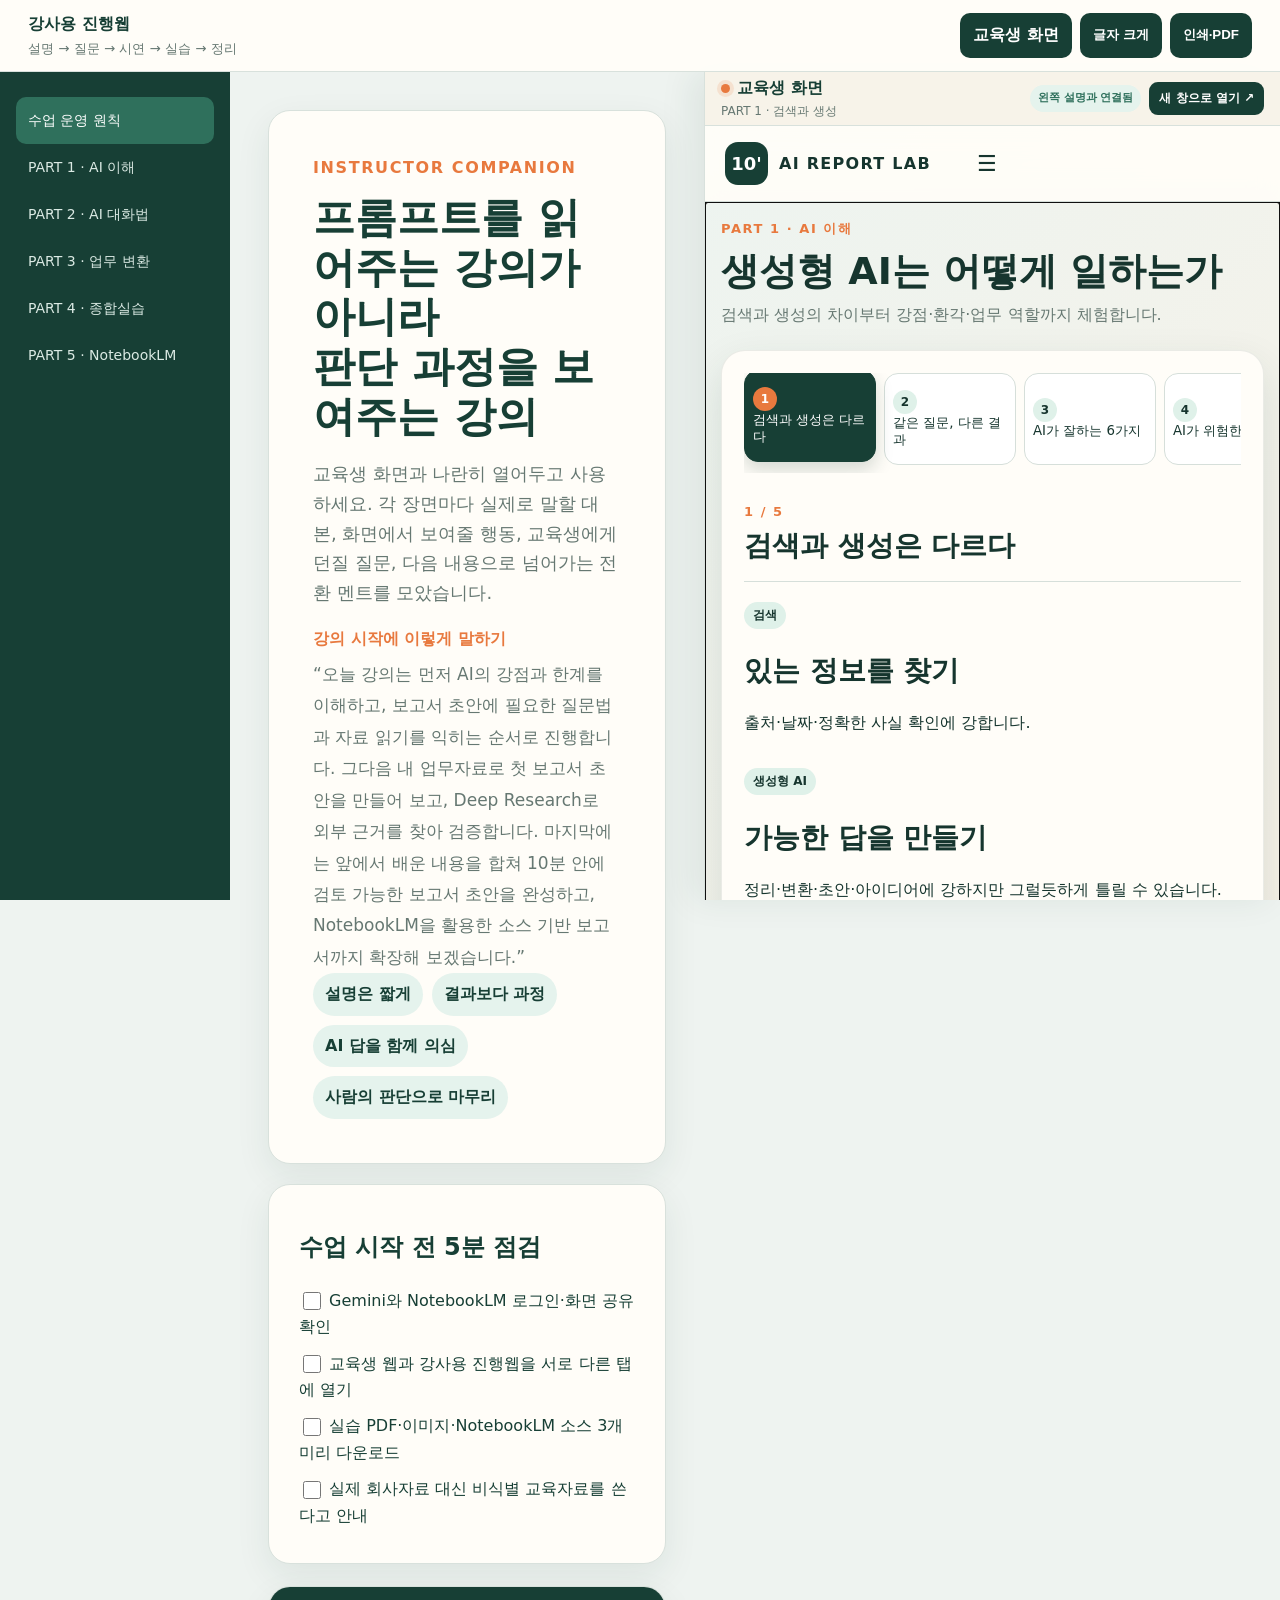
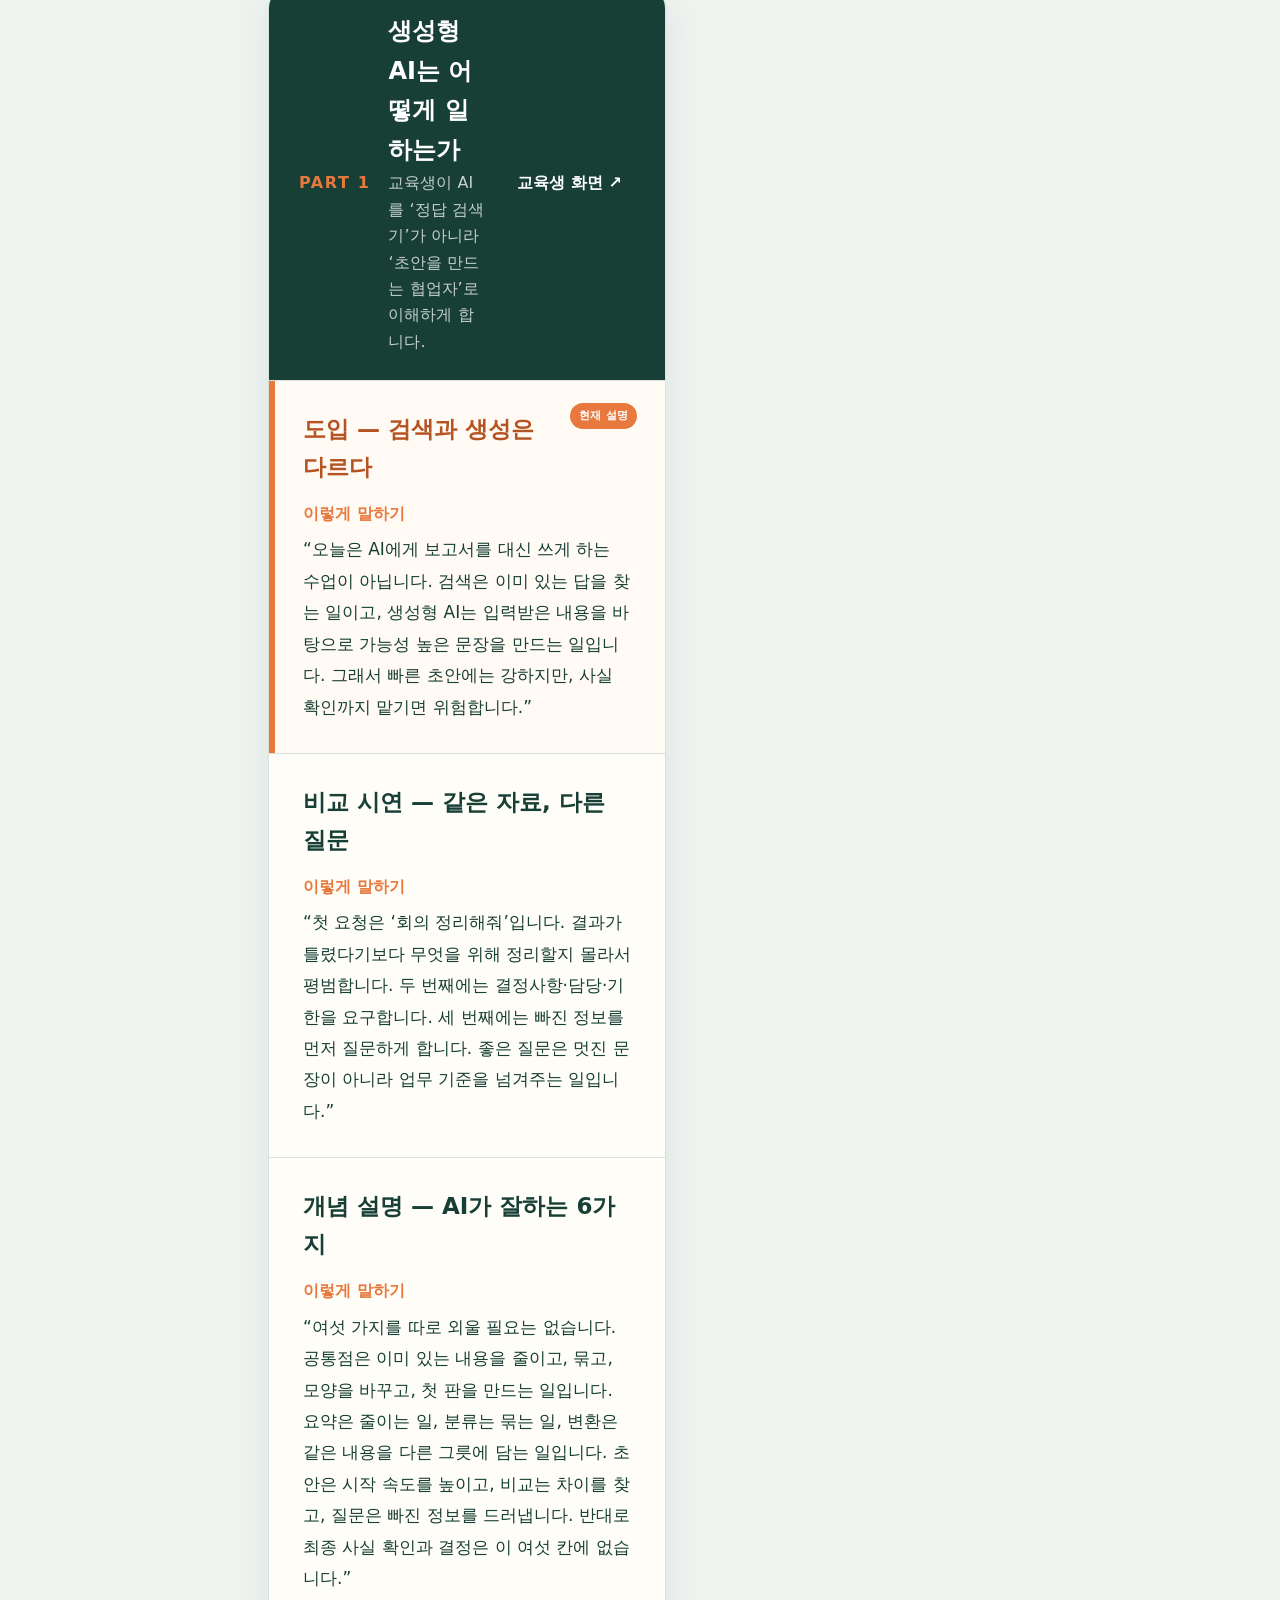
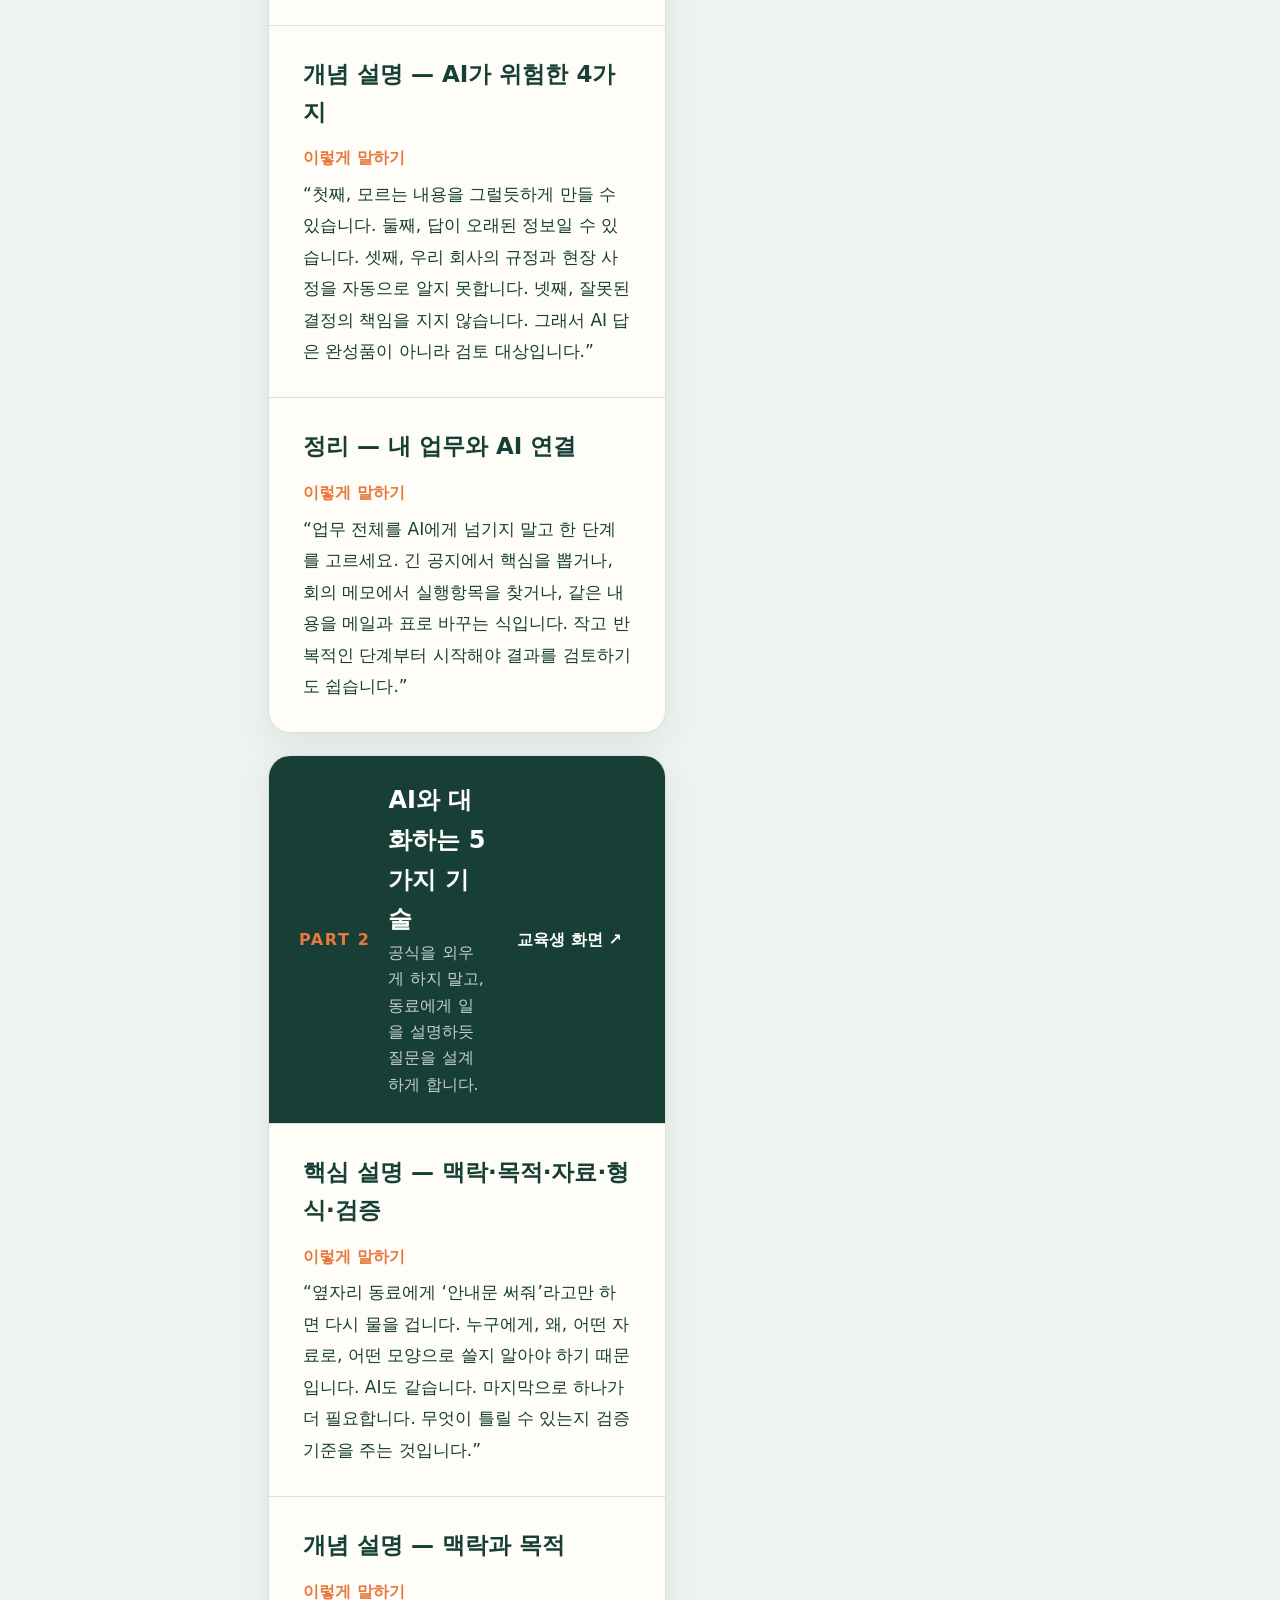
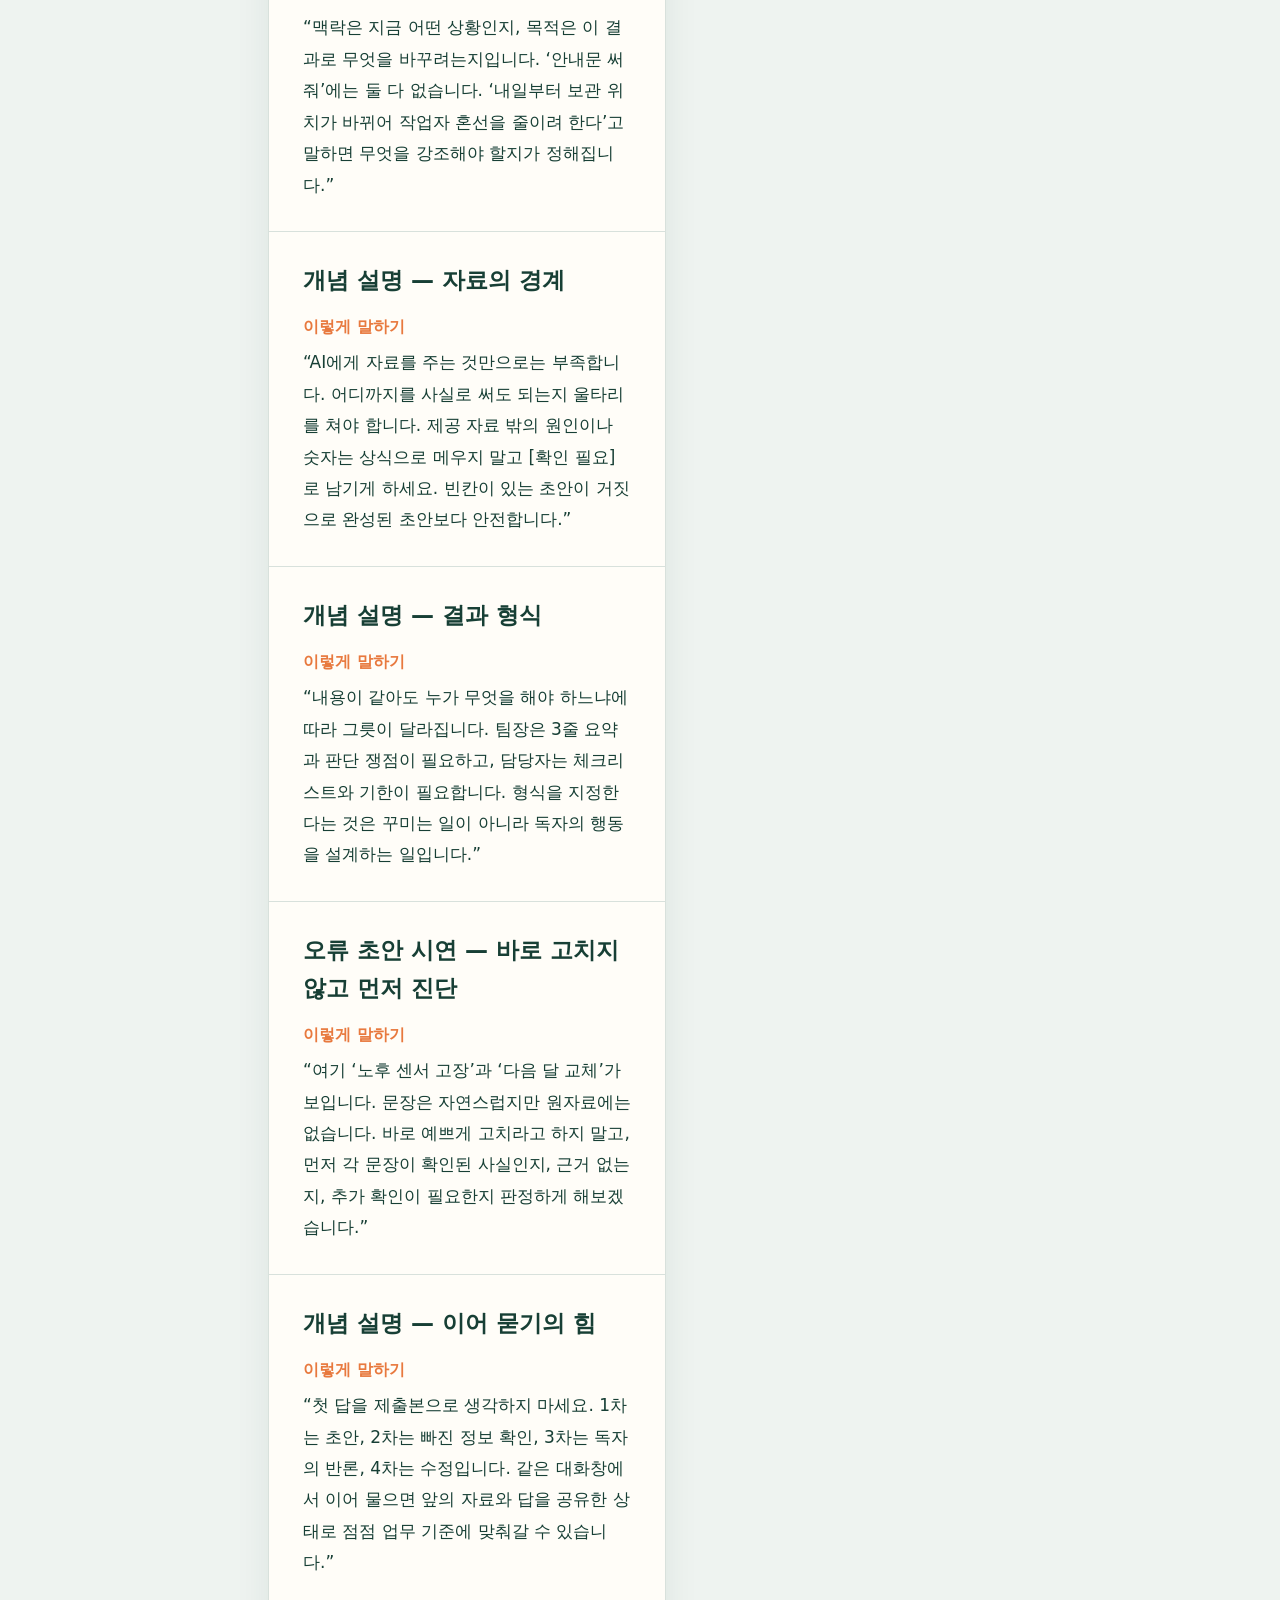
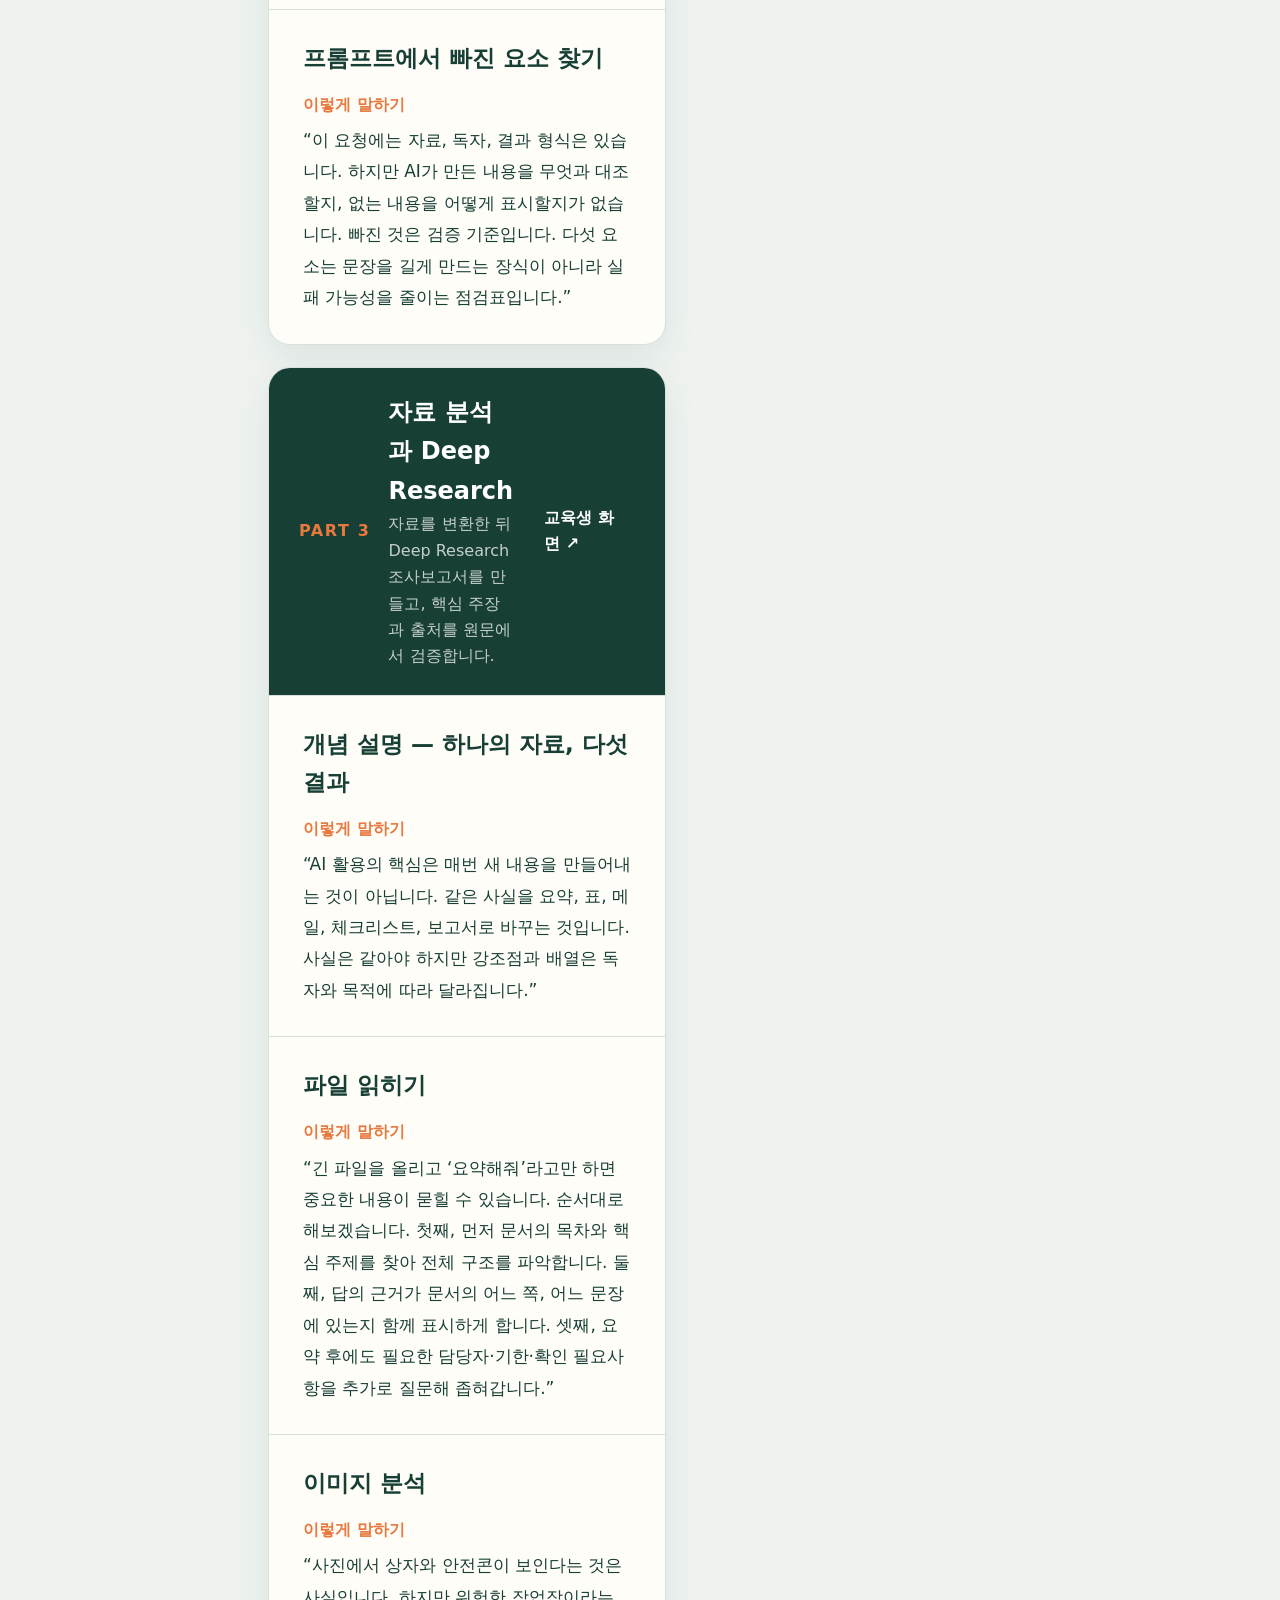
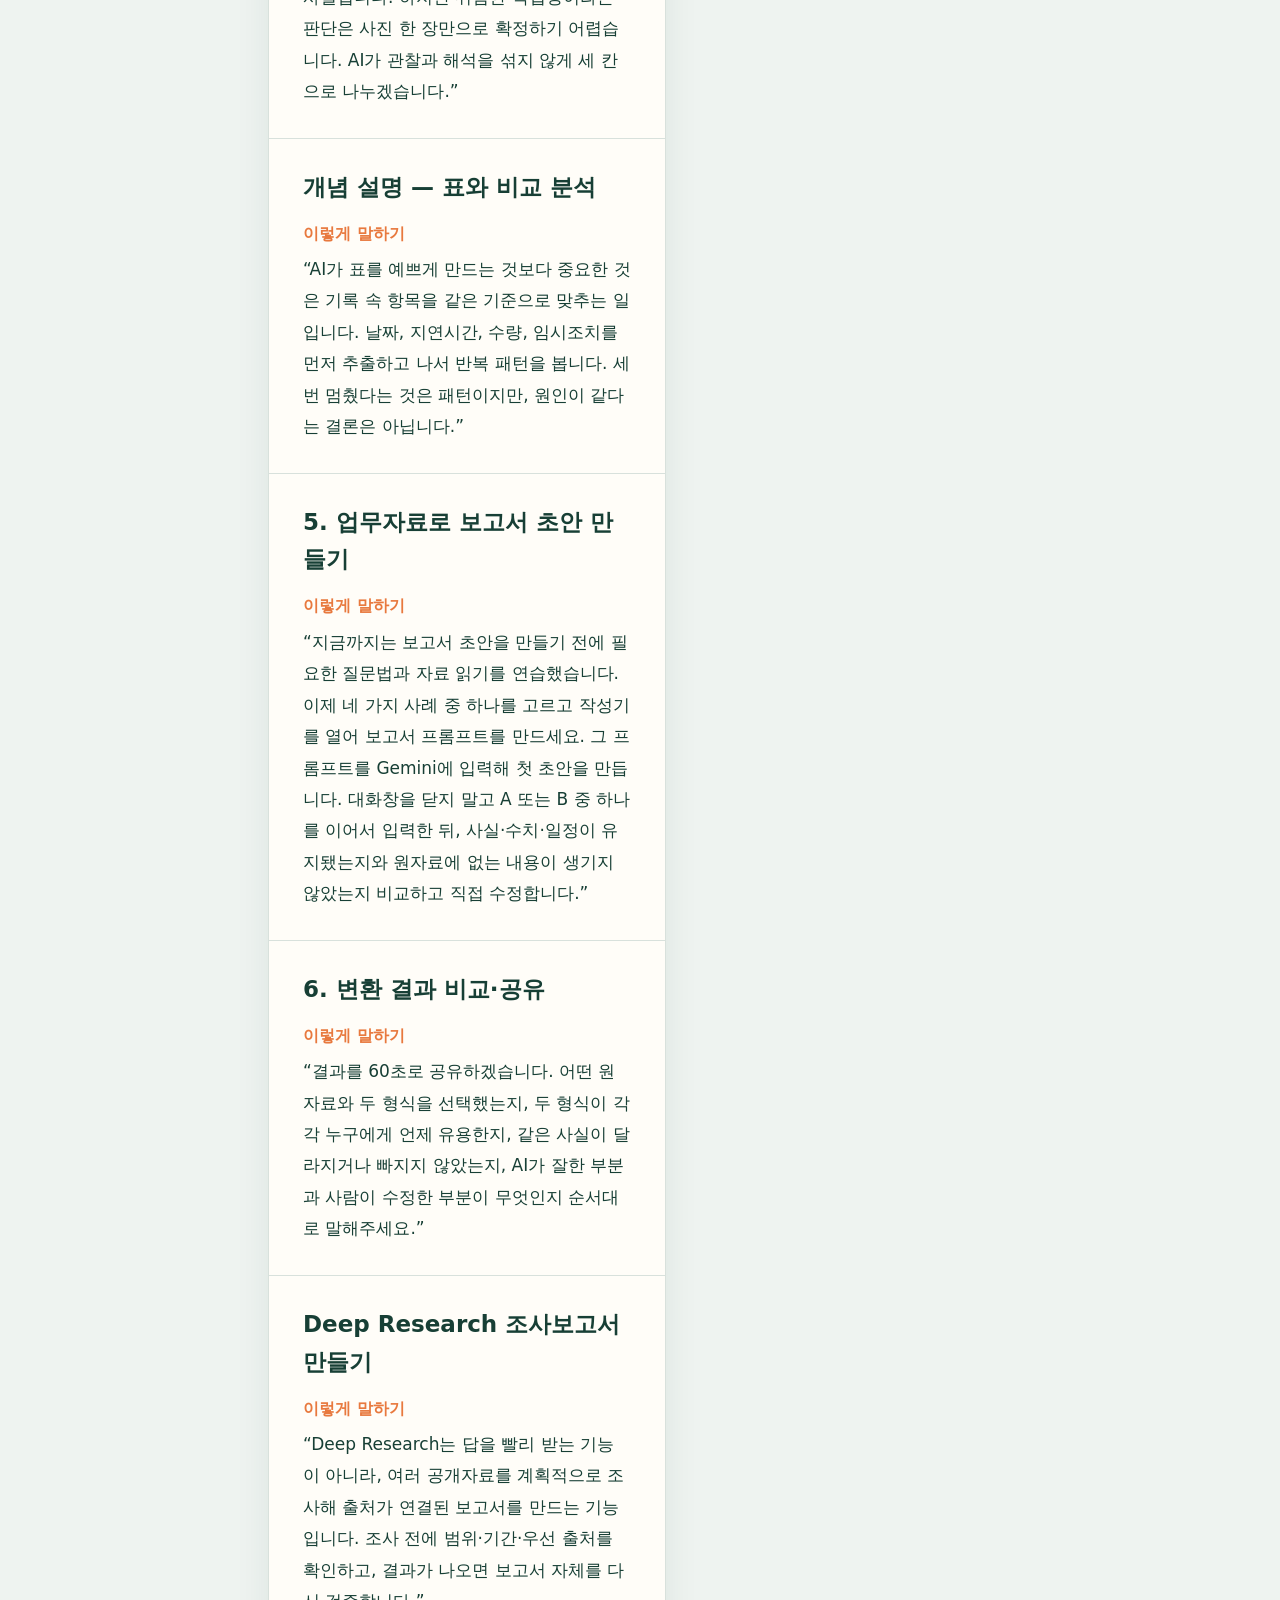
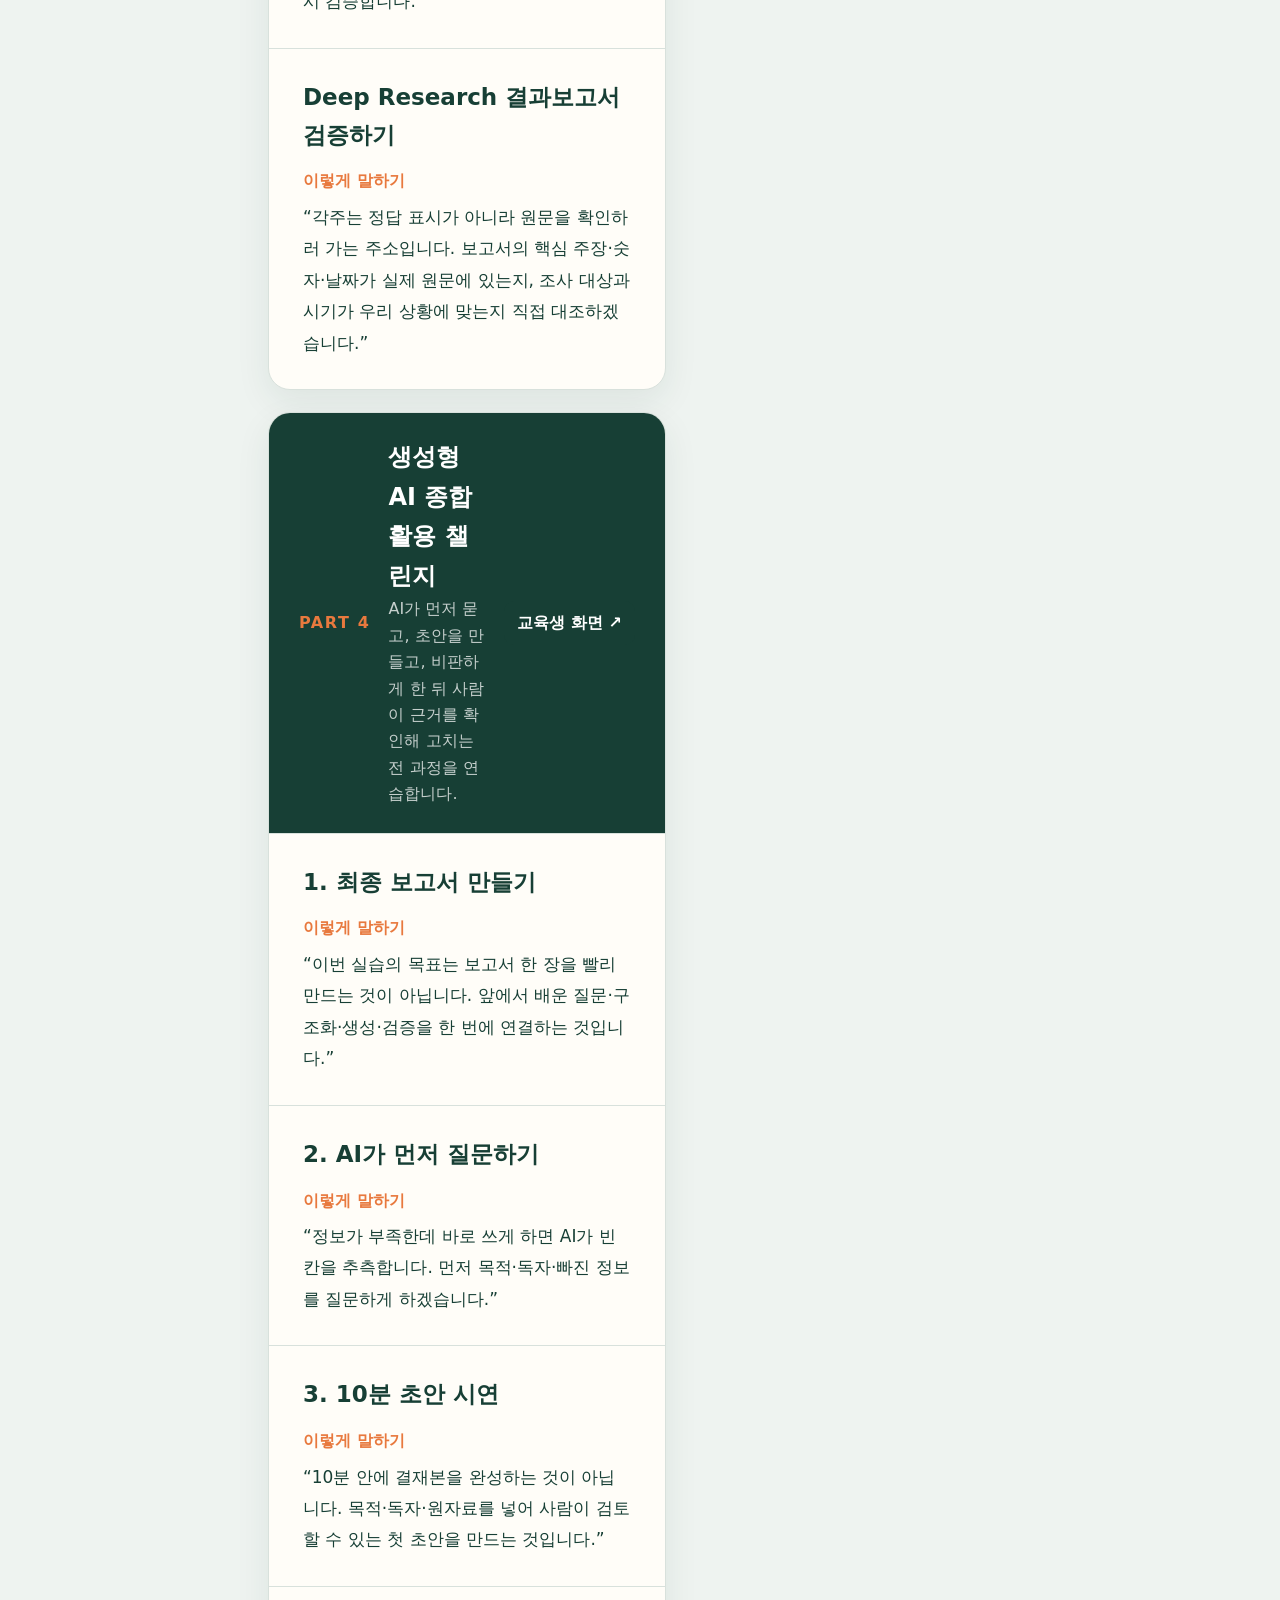
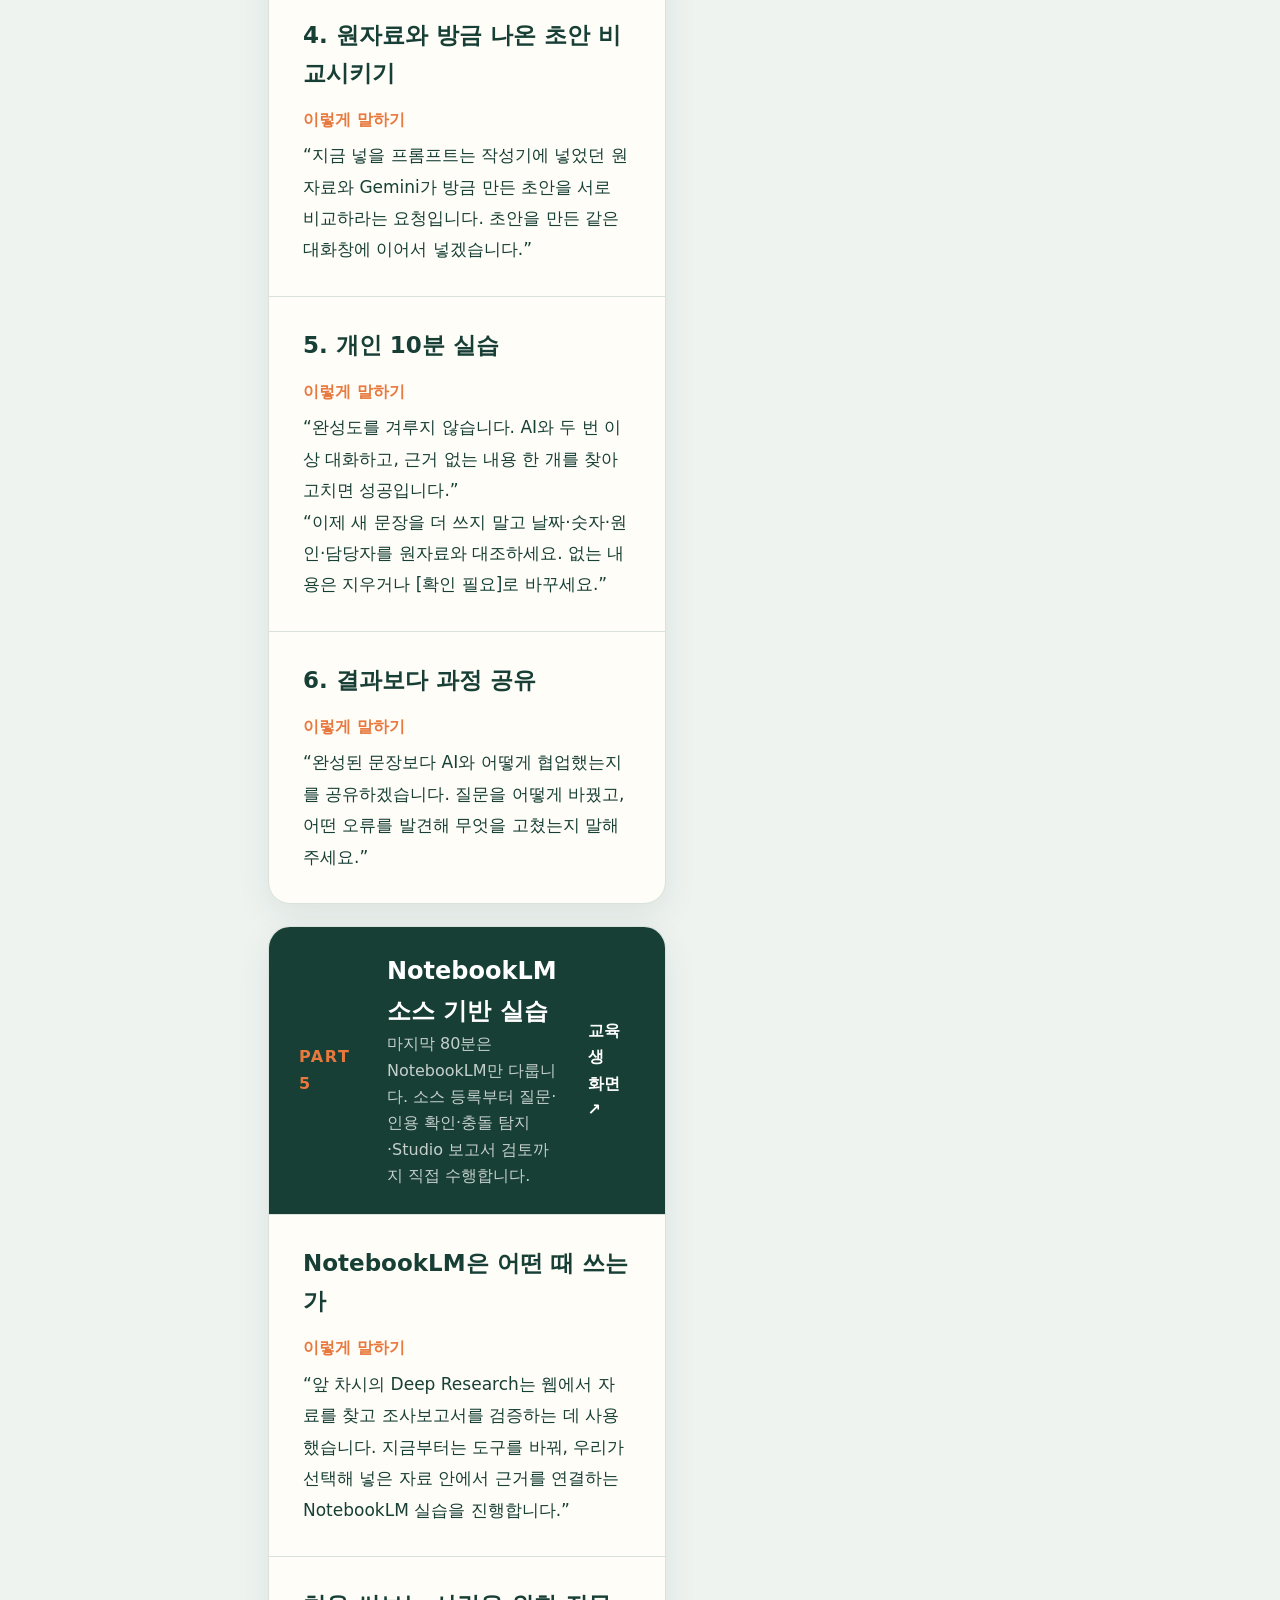
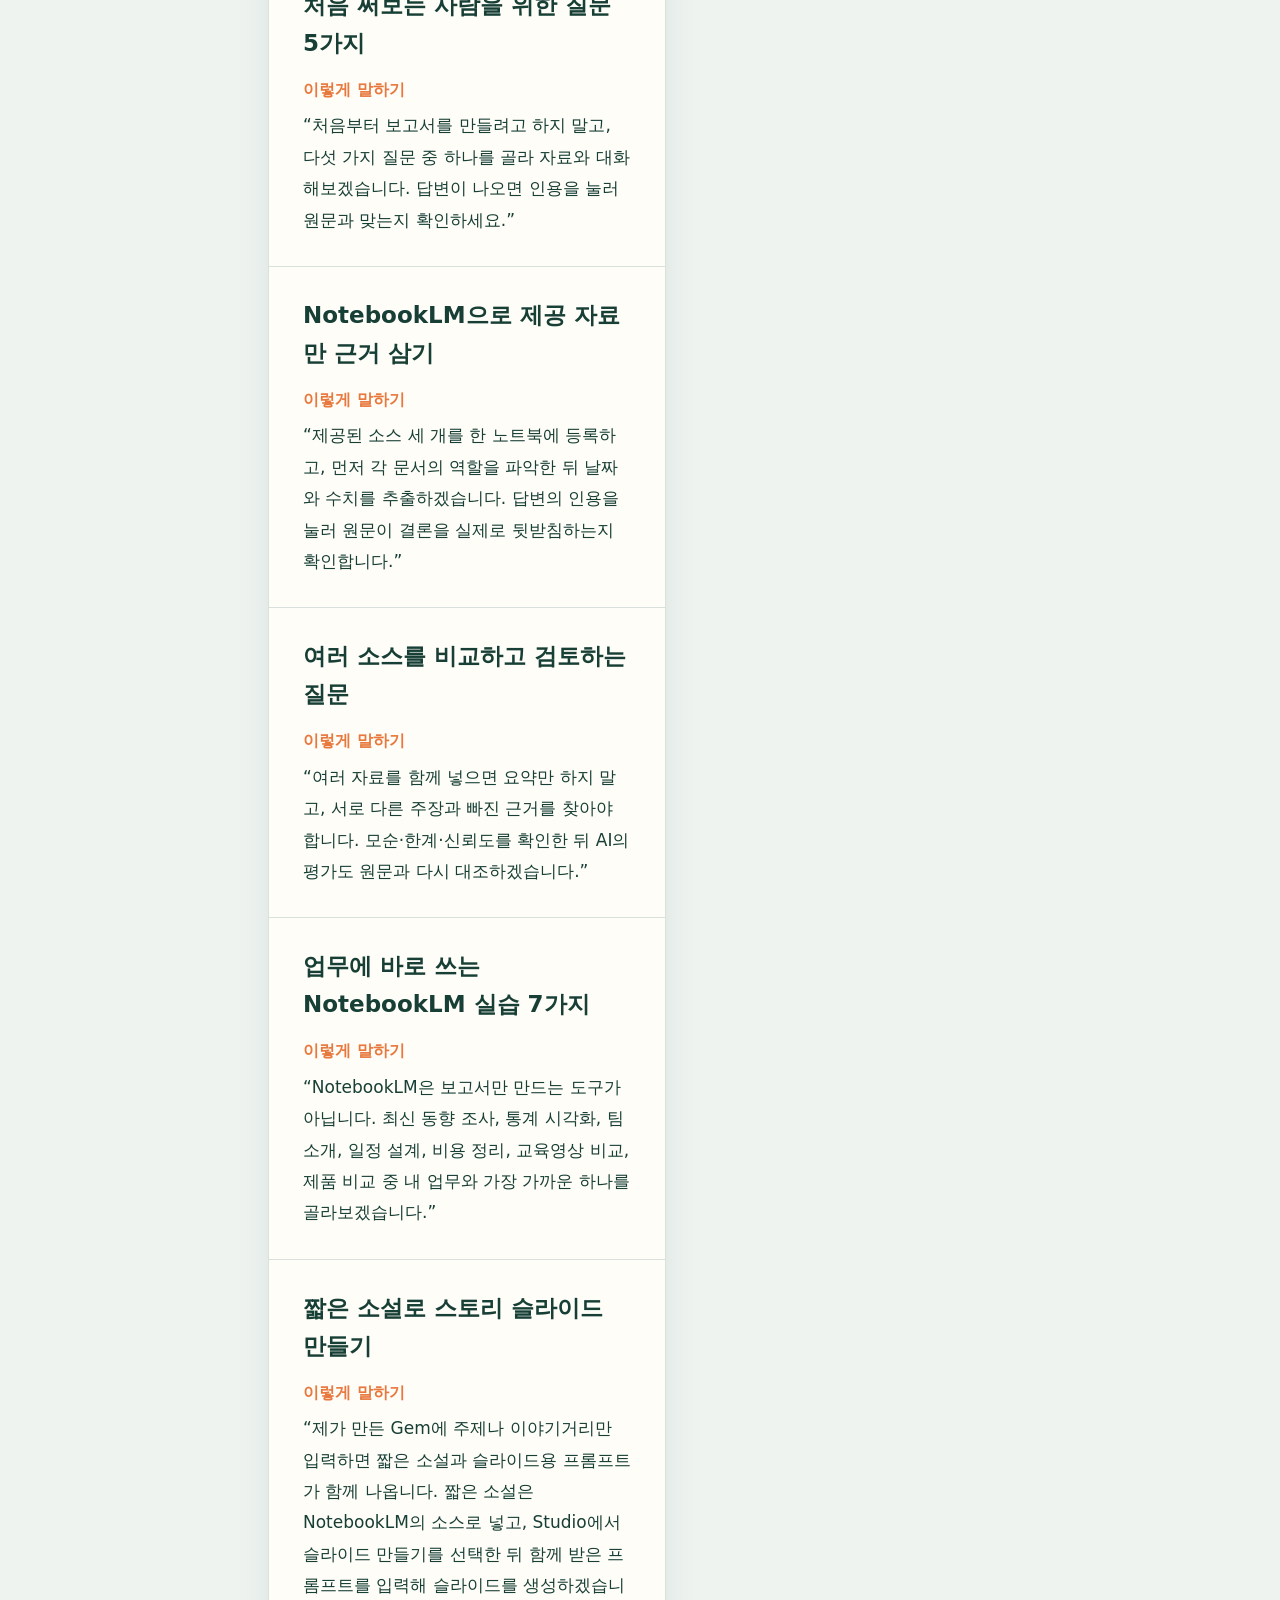
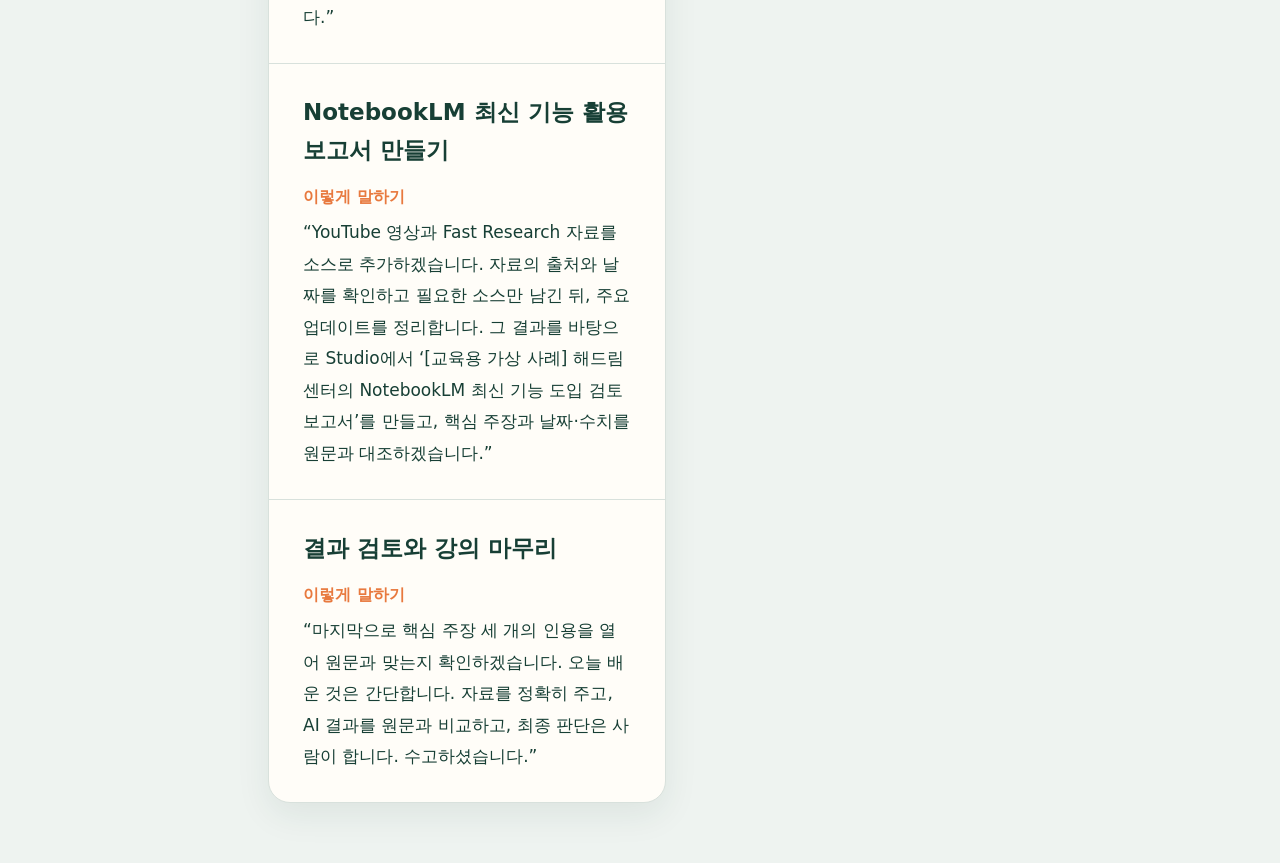
==== commit 59eed409: "강의 시작 흐름 안내 추가" ====
--- a/instructor.html
+++ b/instructor.html
@@ -22,6 +22,7 @@
       <span>INSTRUCTOR COMPANION</span>
       <h1>프롬프트를 읽어주는 강의가 아니라<br>판단 과정을 보여주는 강의</h1>
       <p>교육생 화면과 나란히 열어두고 사용하세요. 각 장면마다 실제로 말할 대본, 화면에서 보여줄 행동, 교육생에게 던질 질문, 다음 내용으로 넘어가는 전환 멘트를 모았습니다.</p>
+      <div class="script"><b>강의 시작에 이렇게 말하기</b><p>“오늘 강의는 먼저 AI의 강점과 한계를 이해하고, 보고서 초안에 필요한 질문법과 자료 읽기를 익히는 순서로 진행합니다. 그다음 내 업무자료로 첫 보고서 초안을 만들어 보고, Deep Research로 외부 근거를 찾아 검증합니다. 마지막에는 앞에서 배운 내용을 합쳐 10분 안에 검토 가능한 보고서 초안을 완성하고, NotebookLM을 활용한 소스 기반 보고서까지 확장해 보겠습니다.”</p></div>
       <div class="principles"><b>설명은 짧게</b><b>결과보다 과정</b><b>AI 답을 함께 의심</b><b>사람의 판단으로 마무리</b></div>
     </section>
     <section class="quick card">
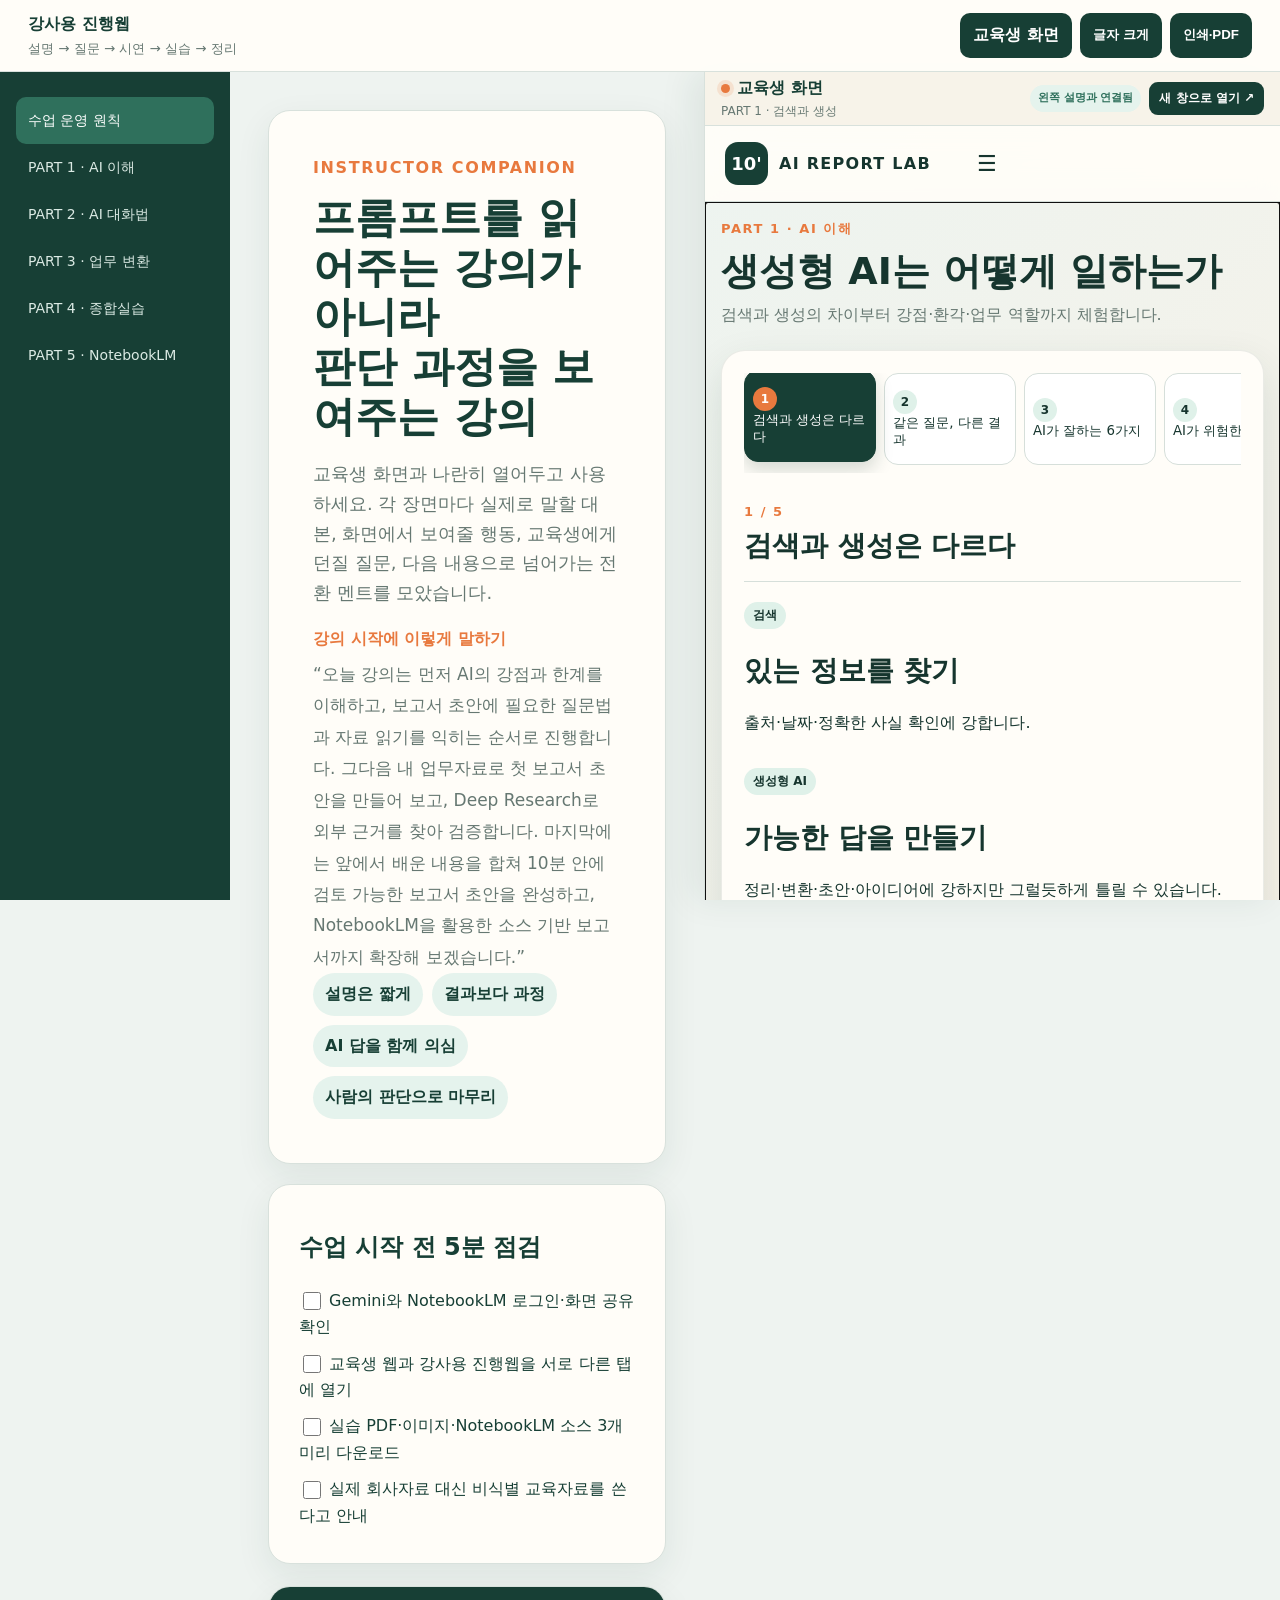
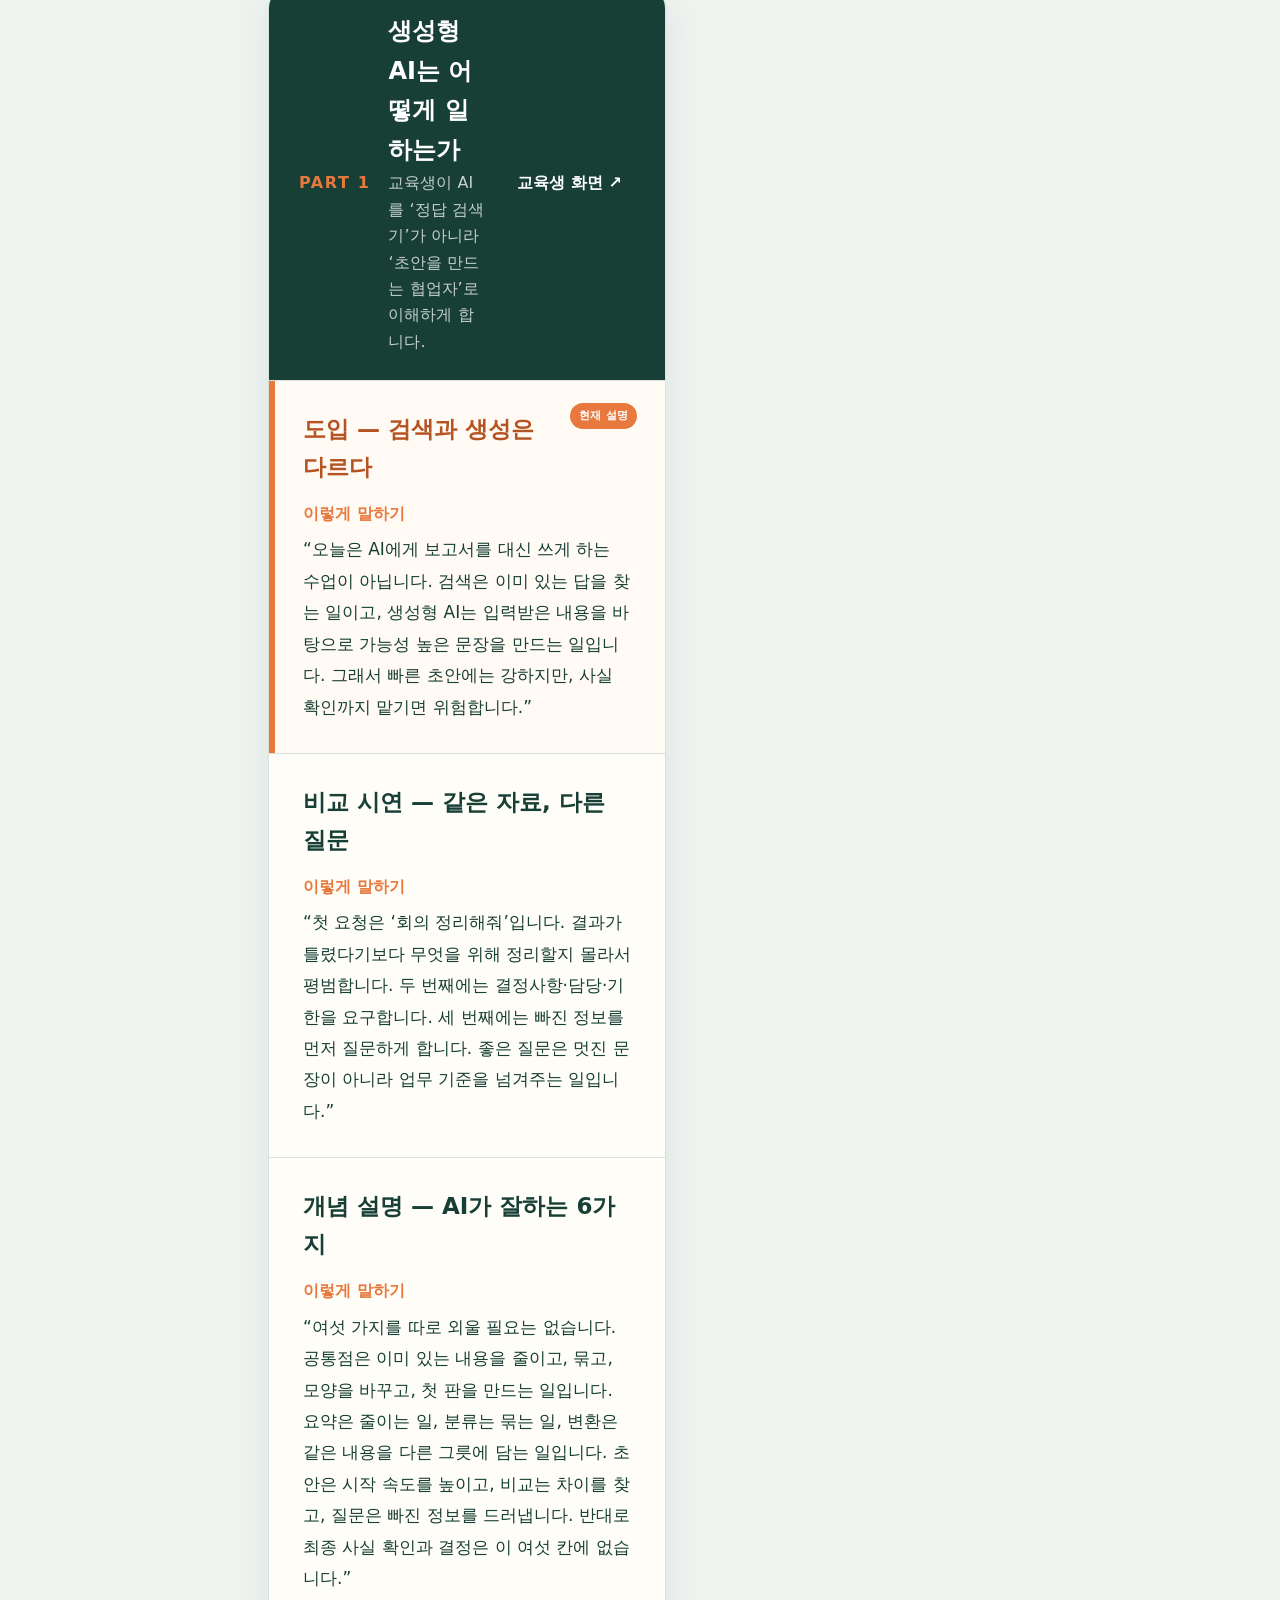
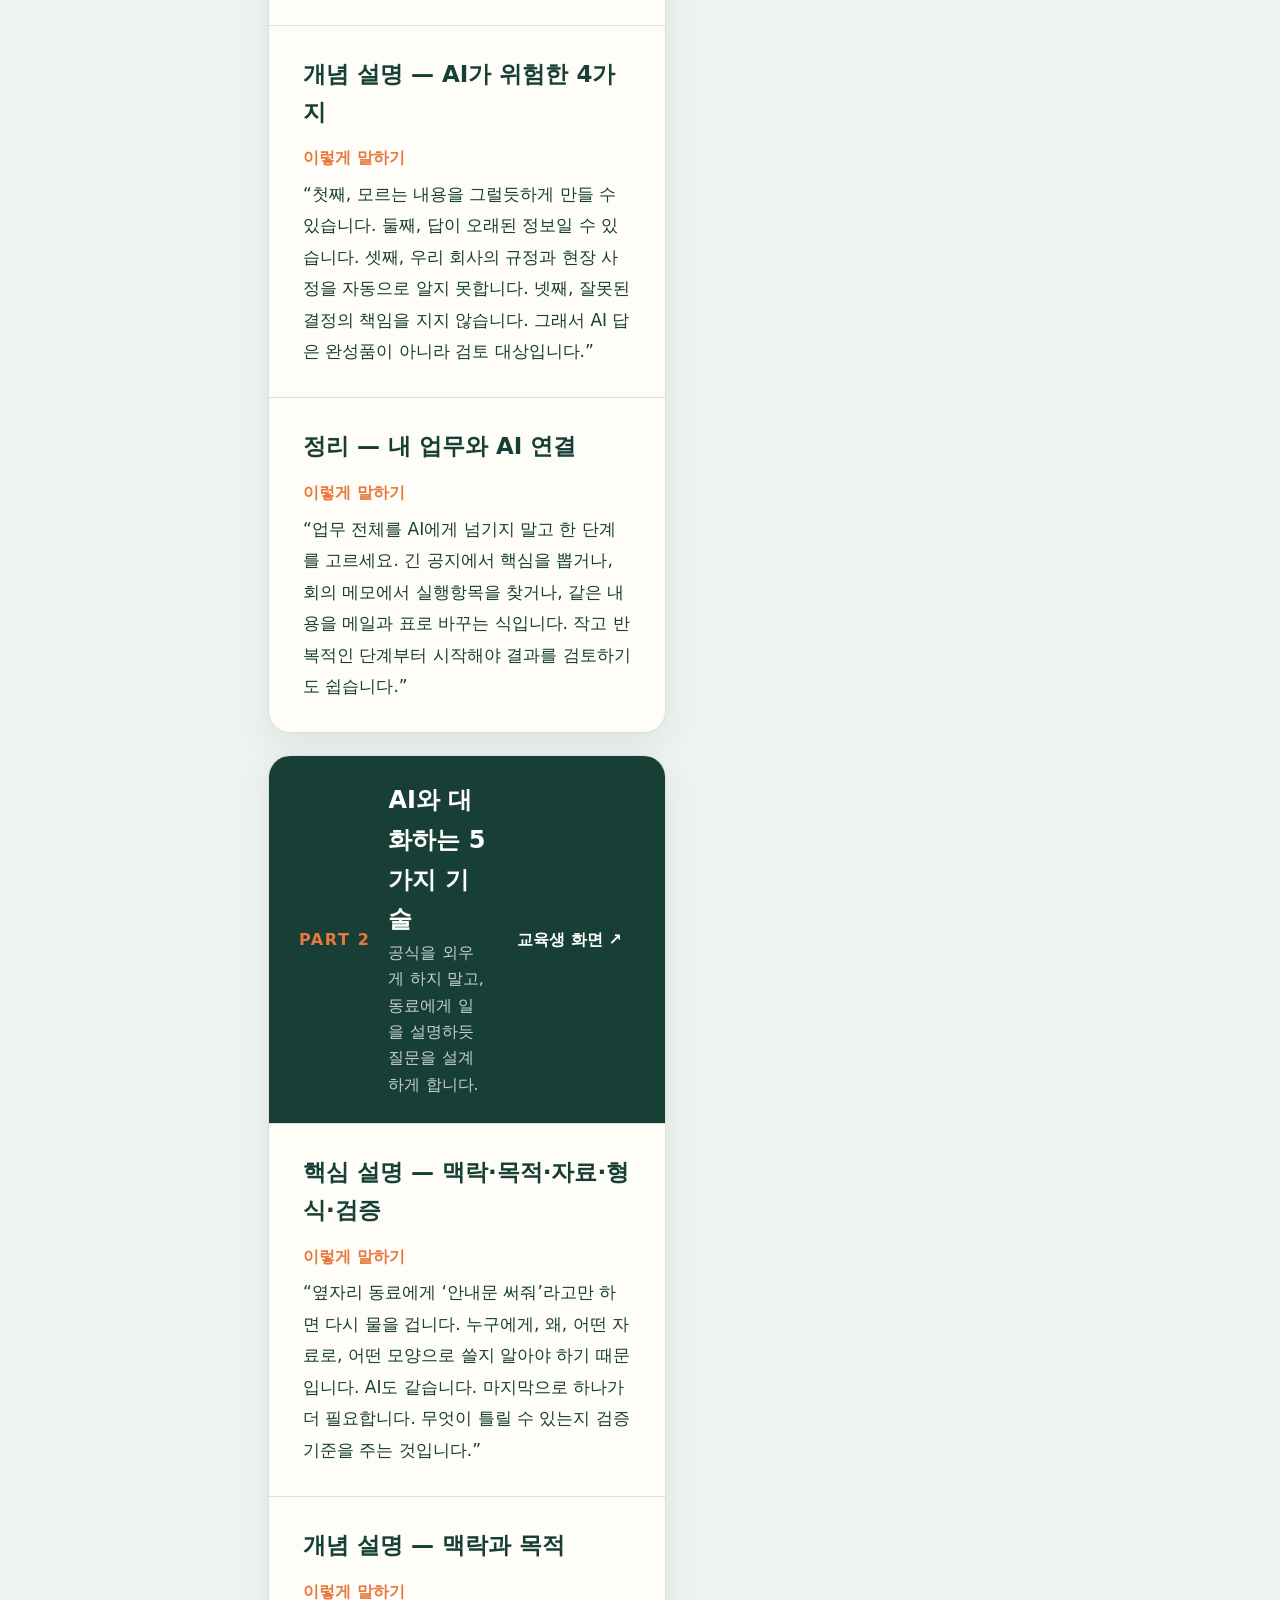
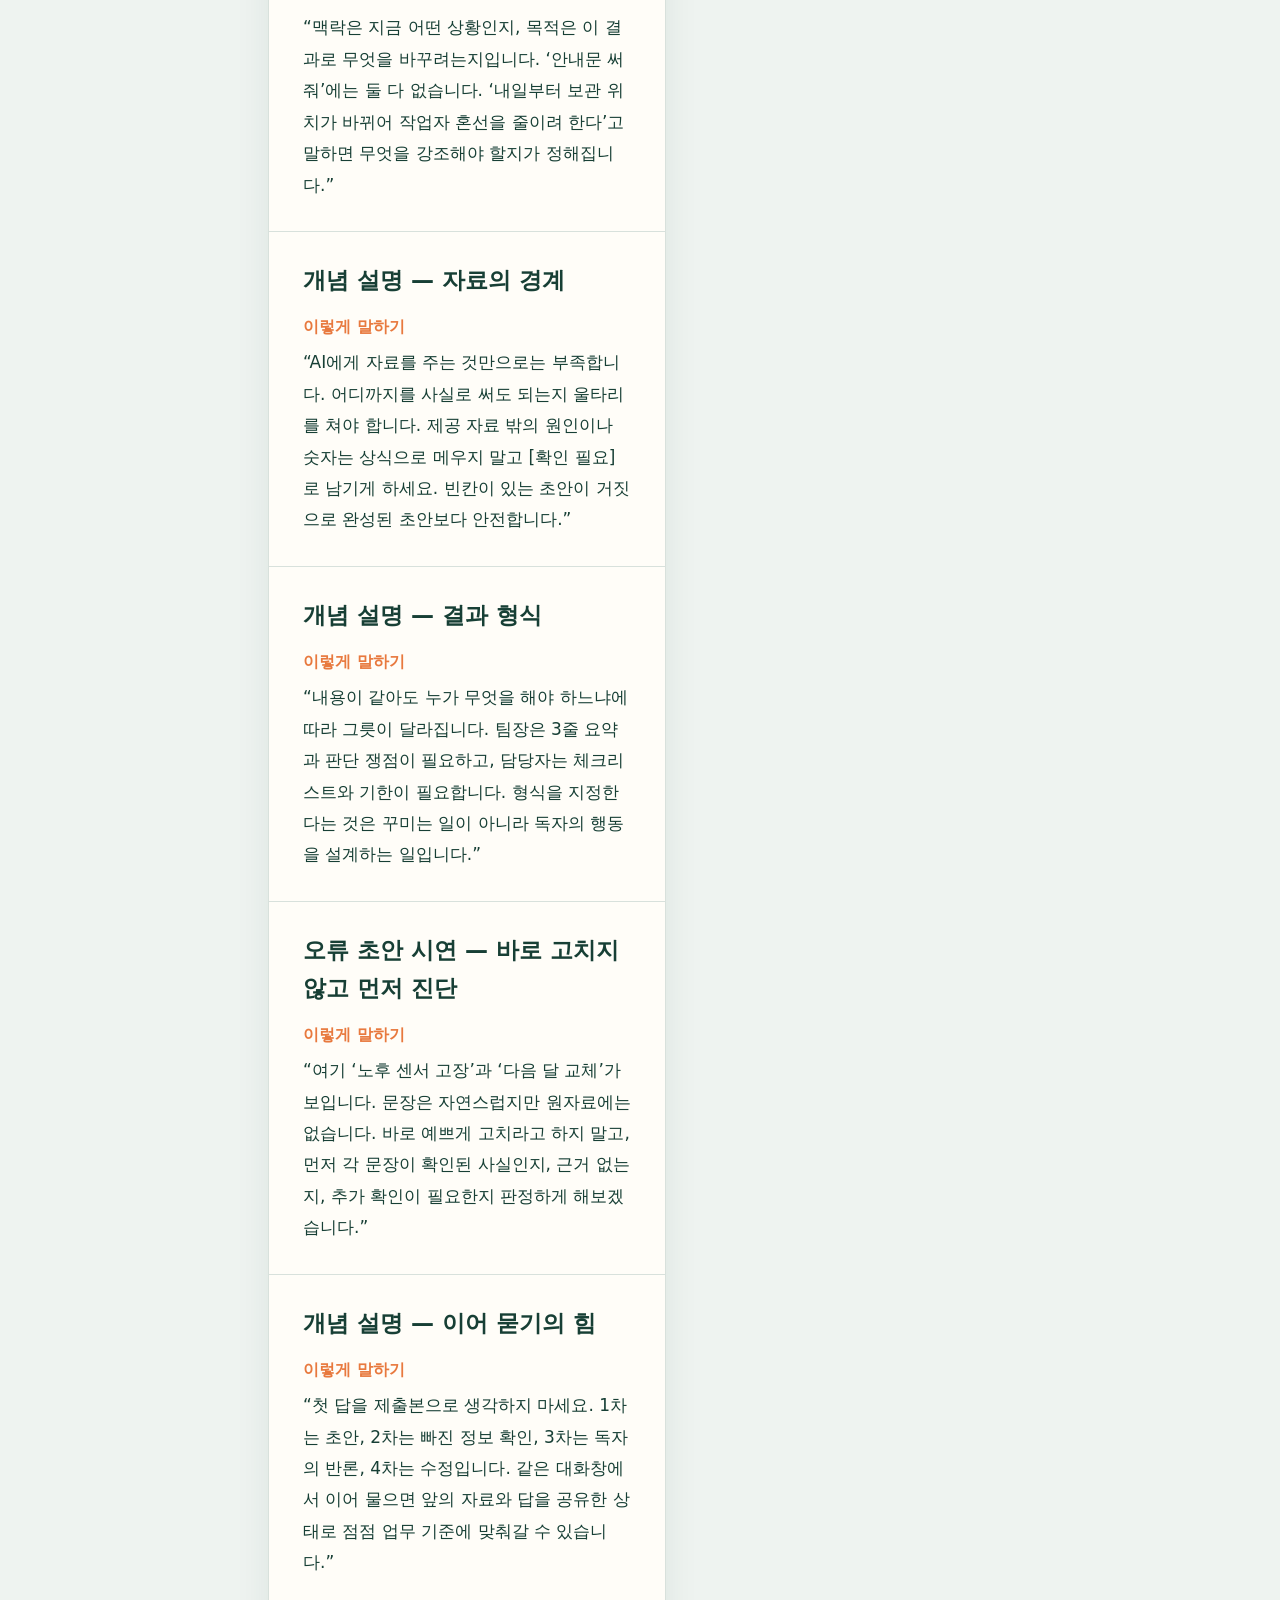
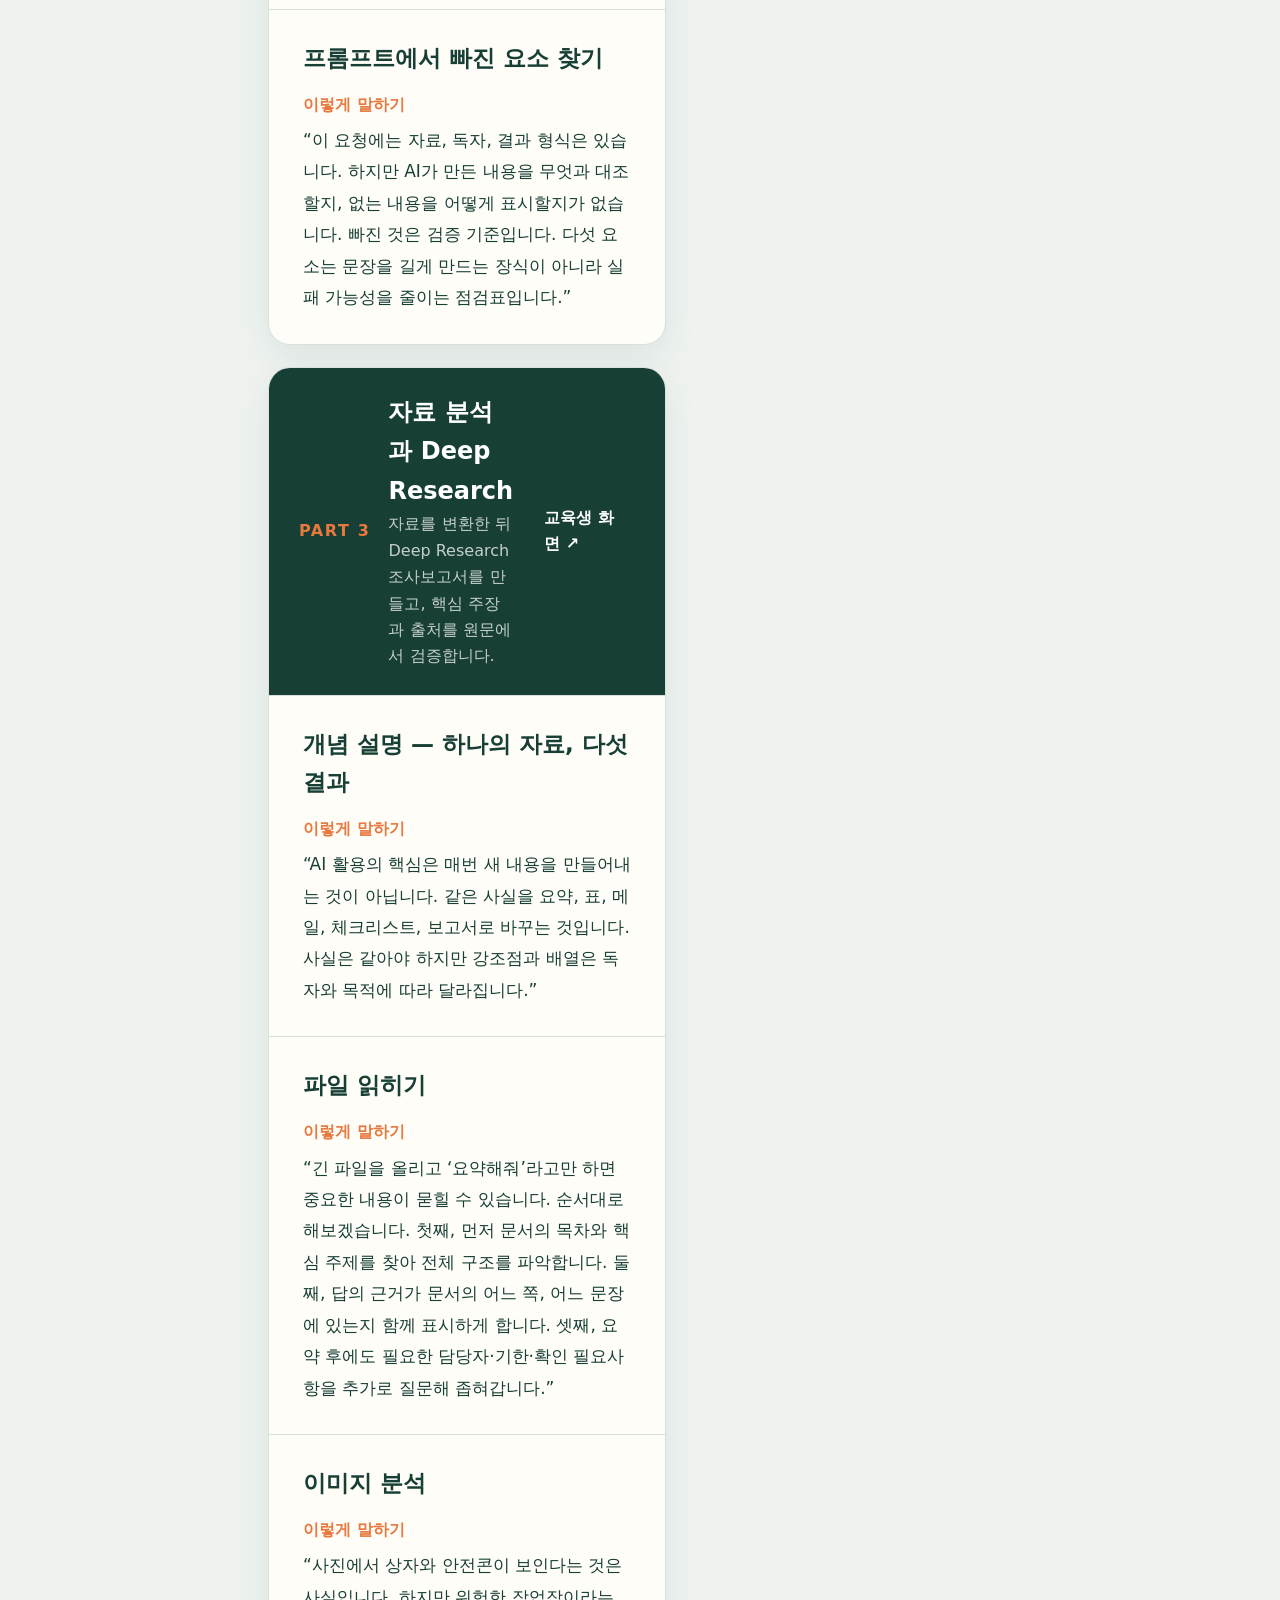
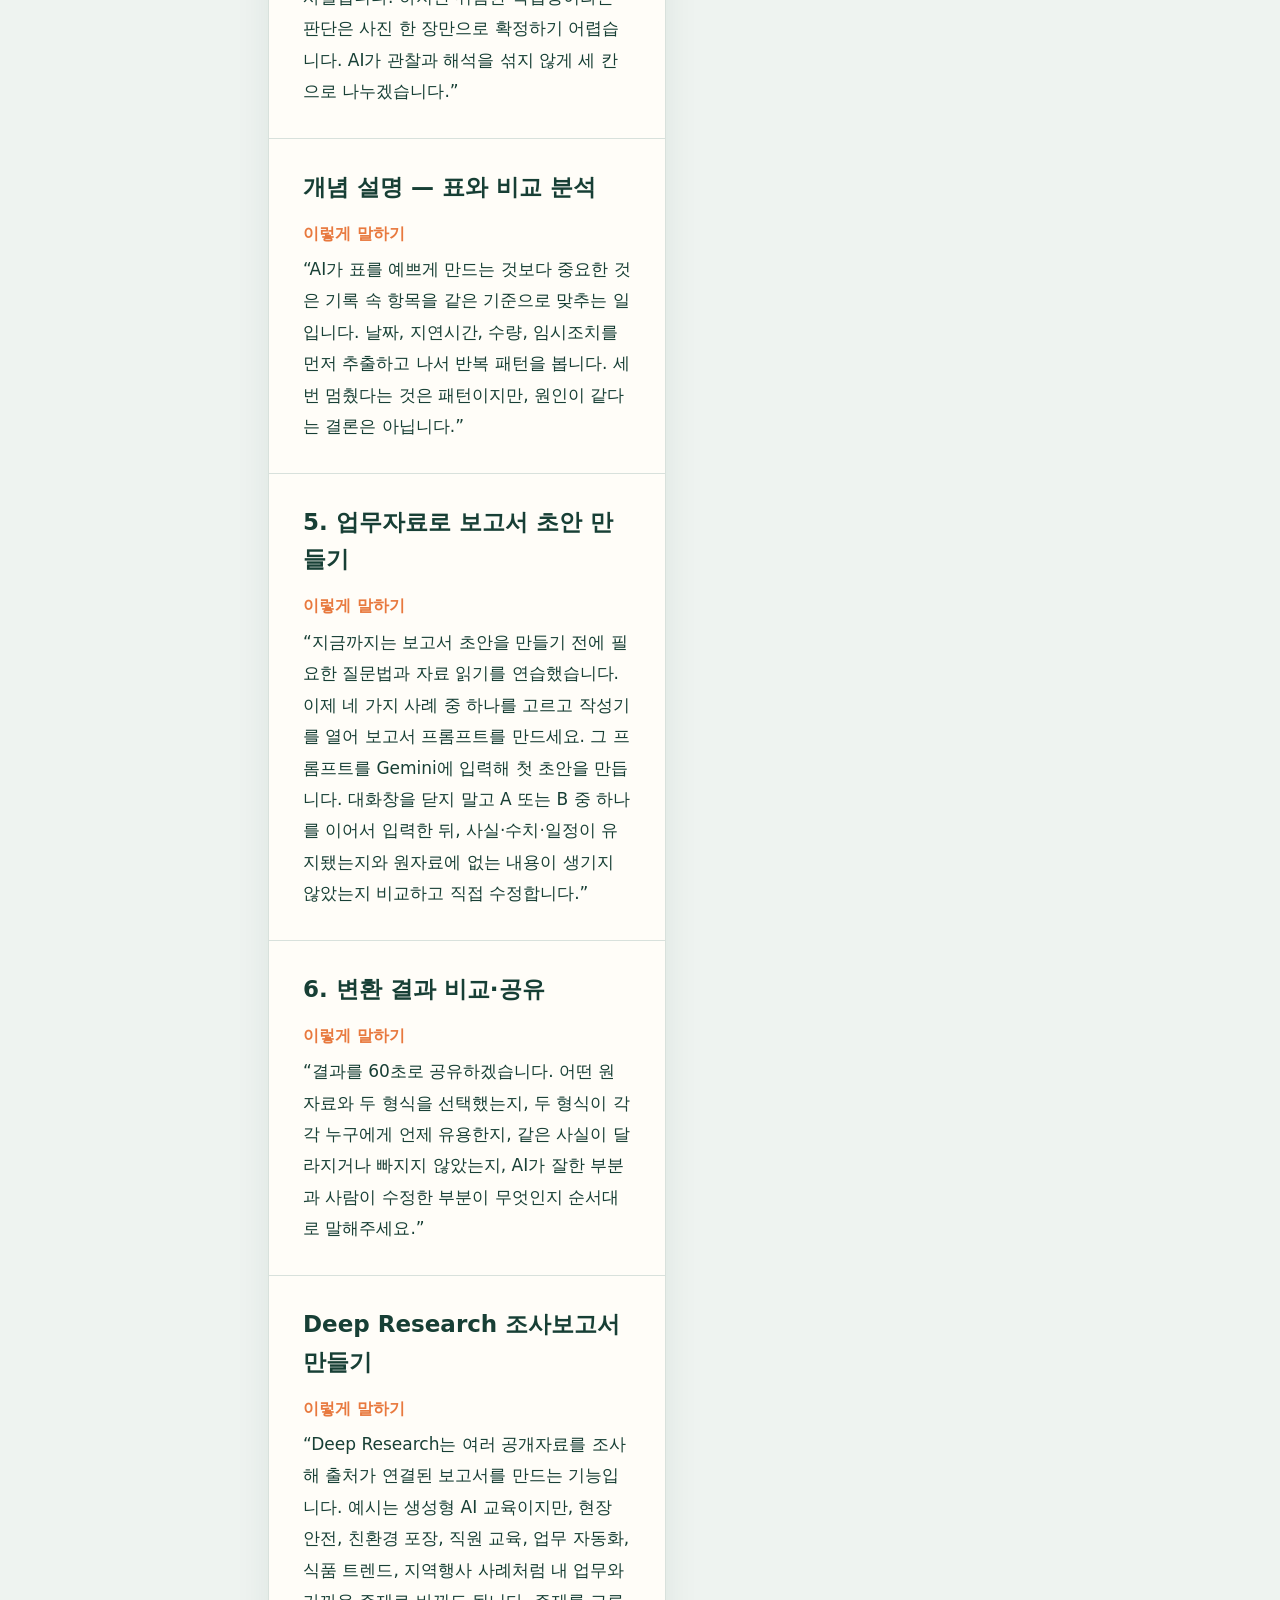
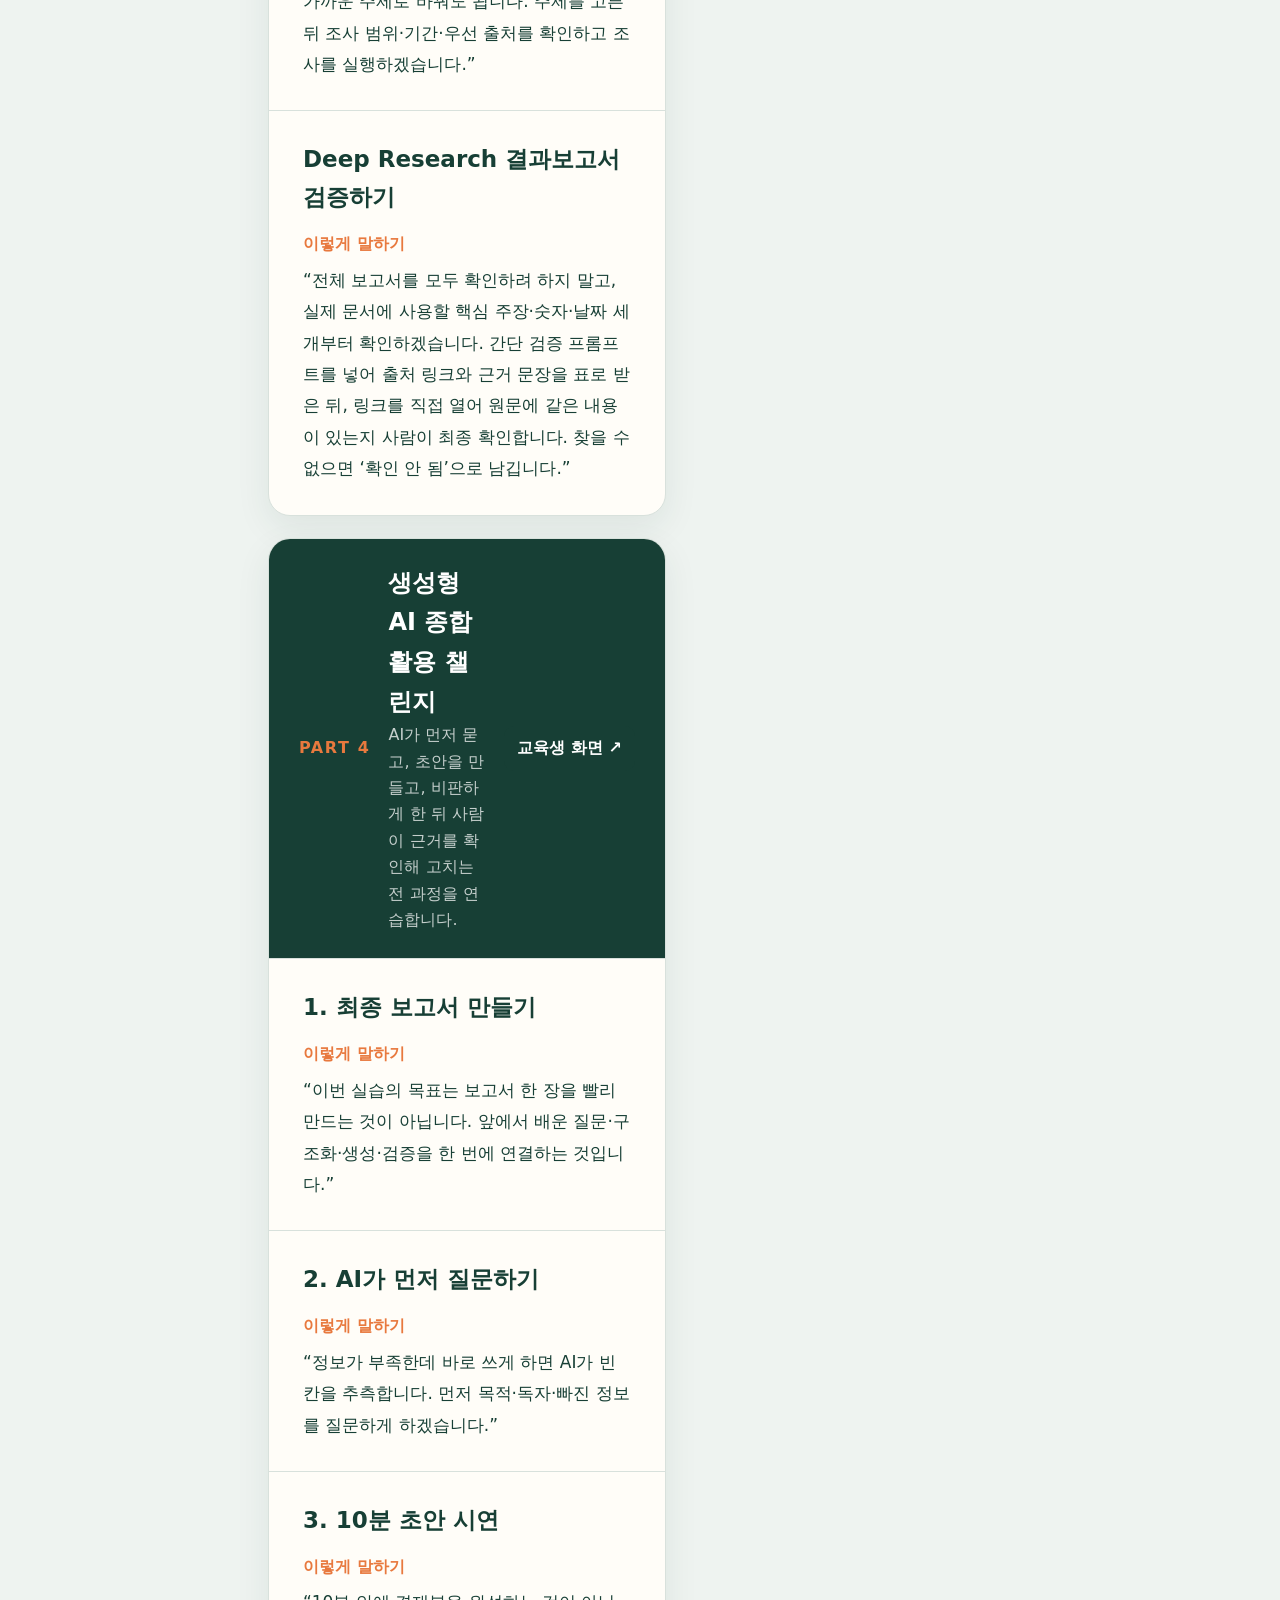
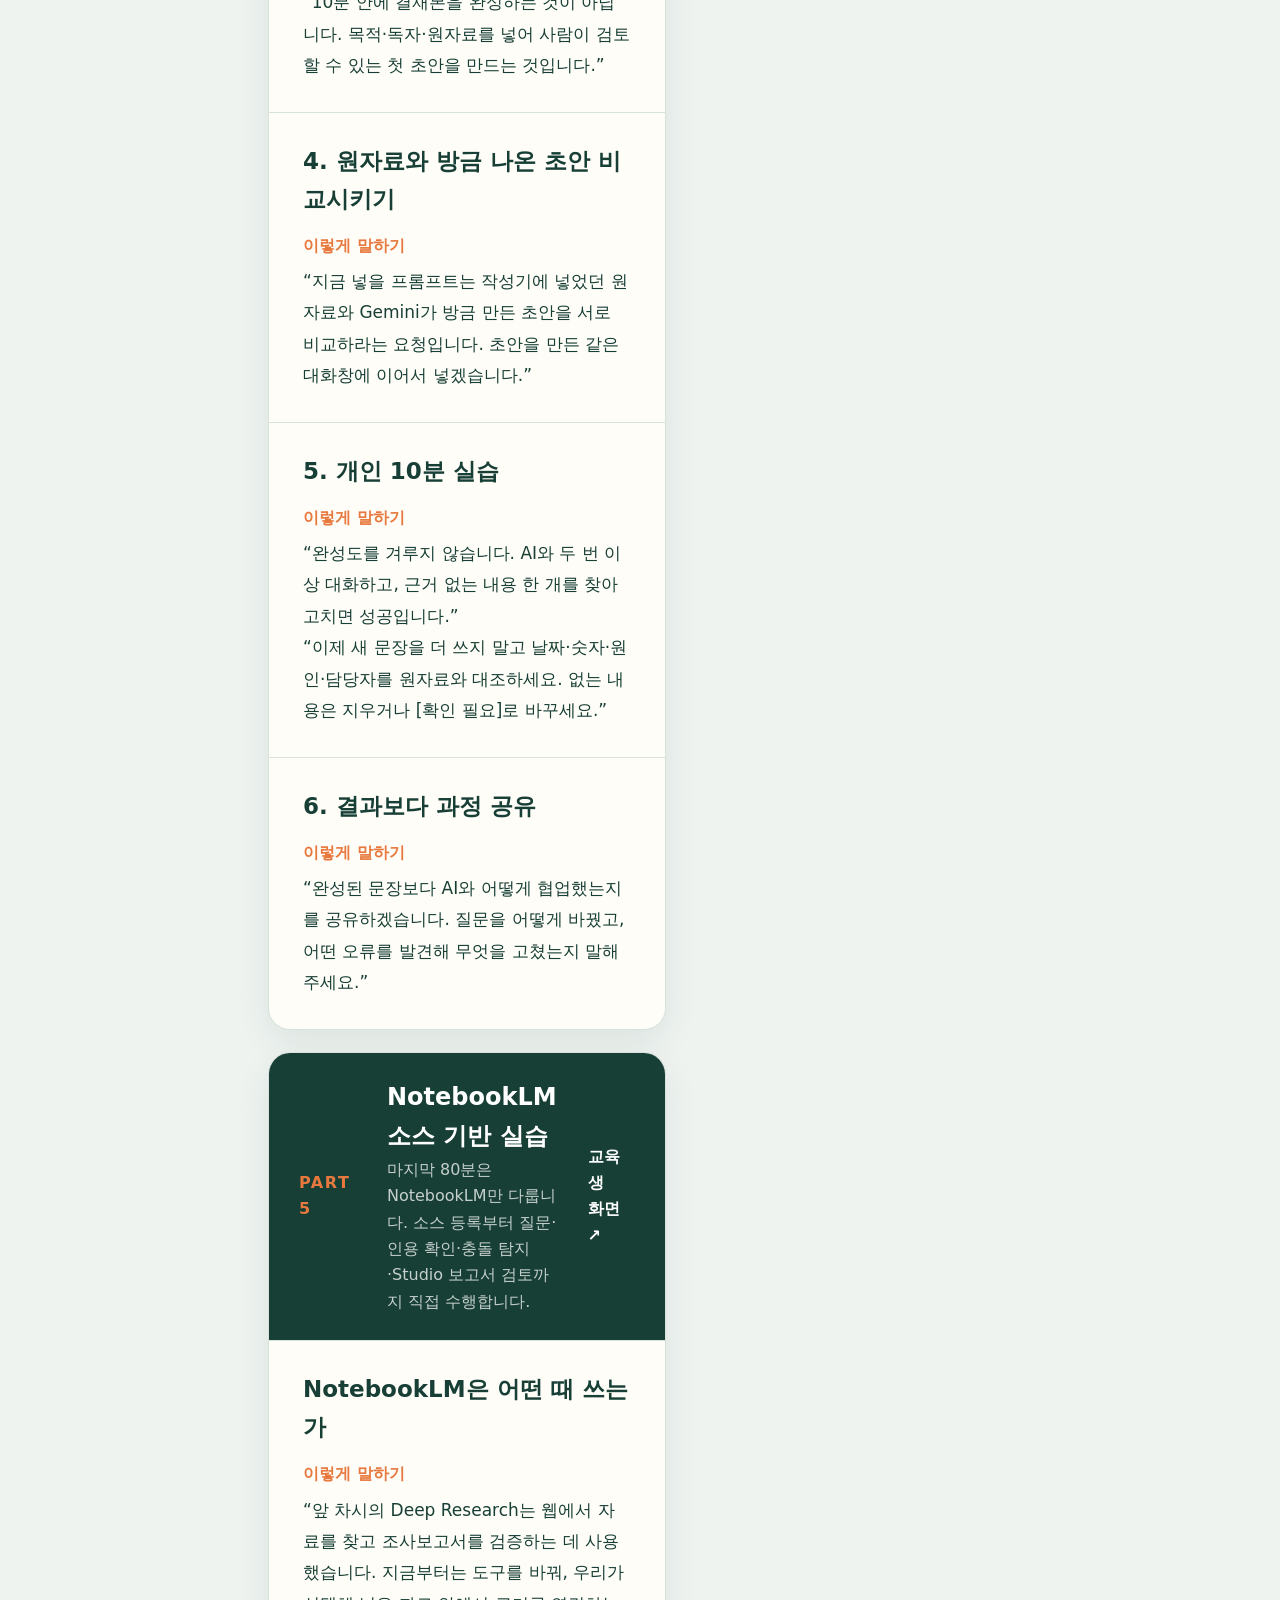
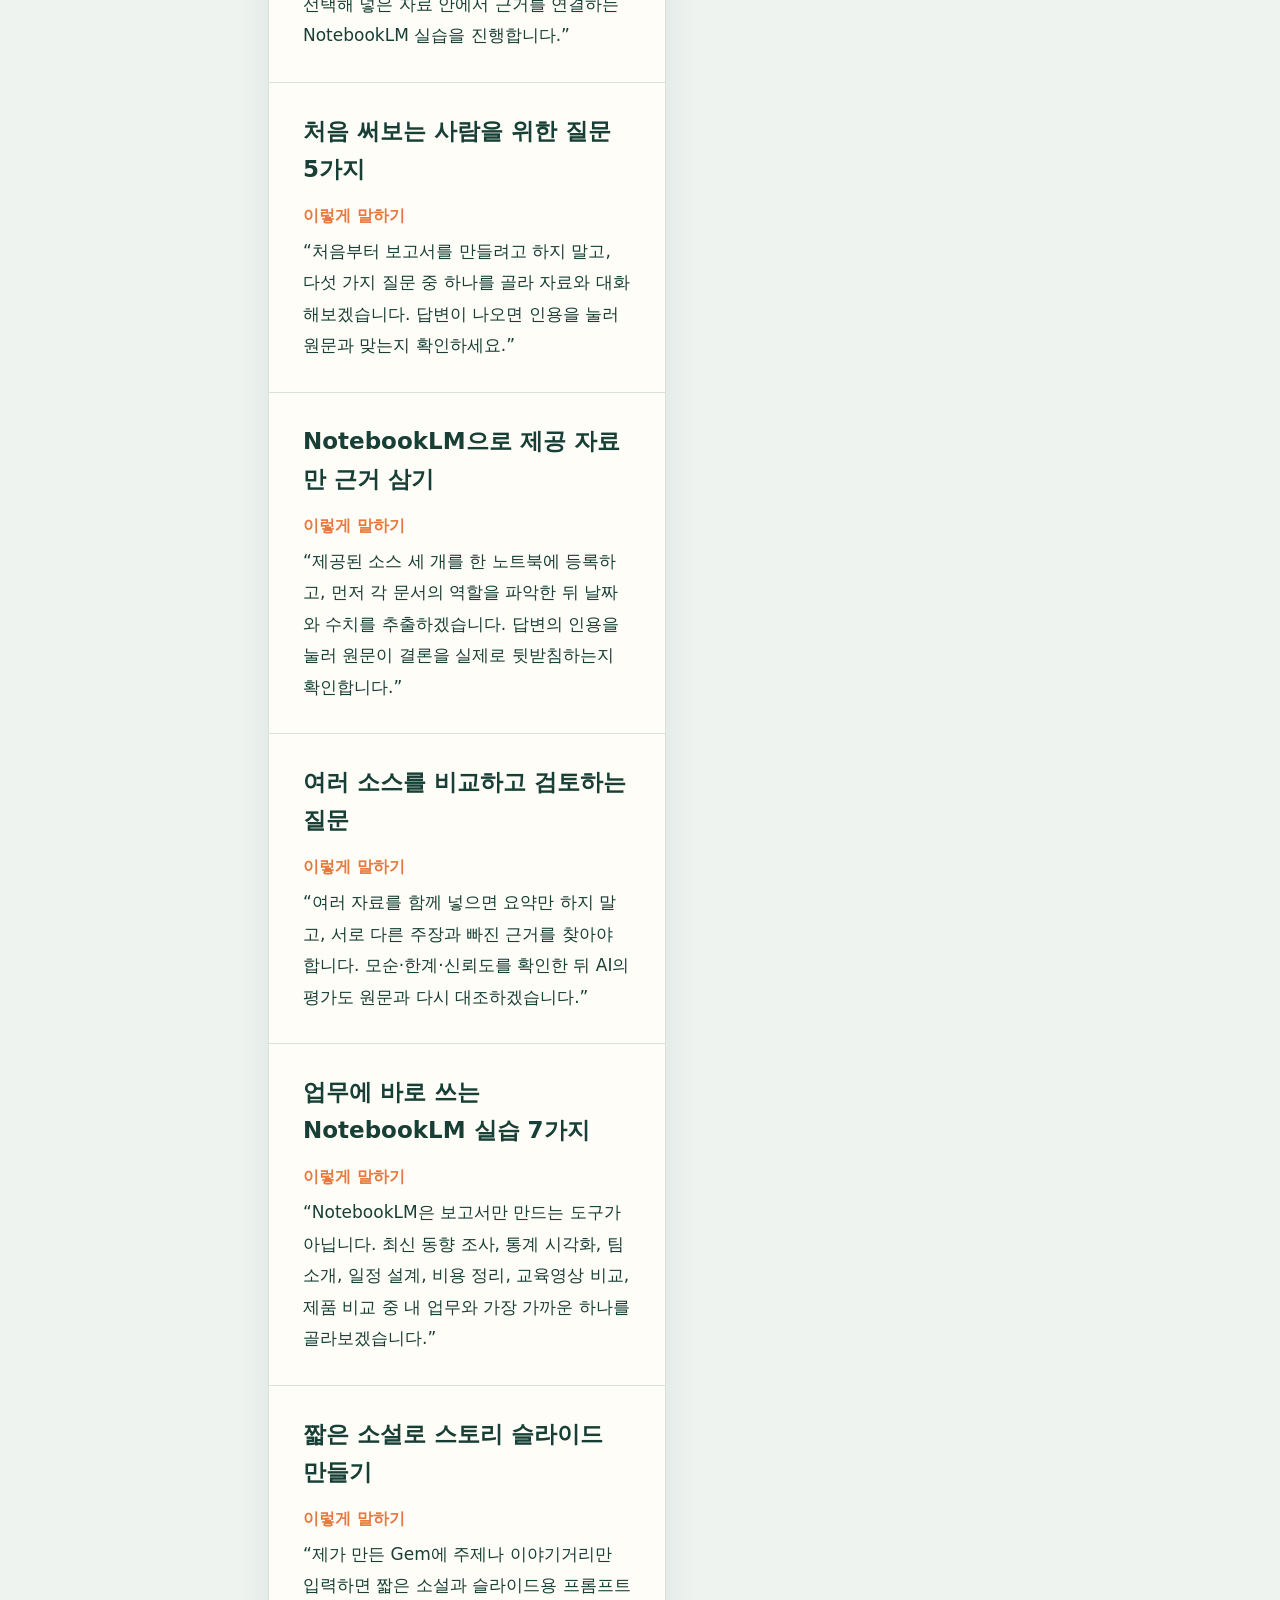
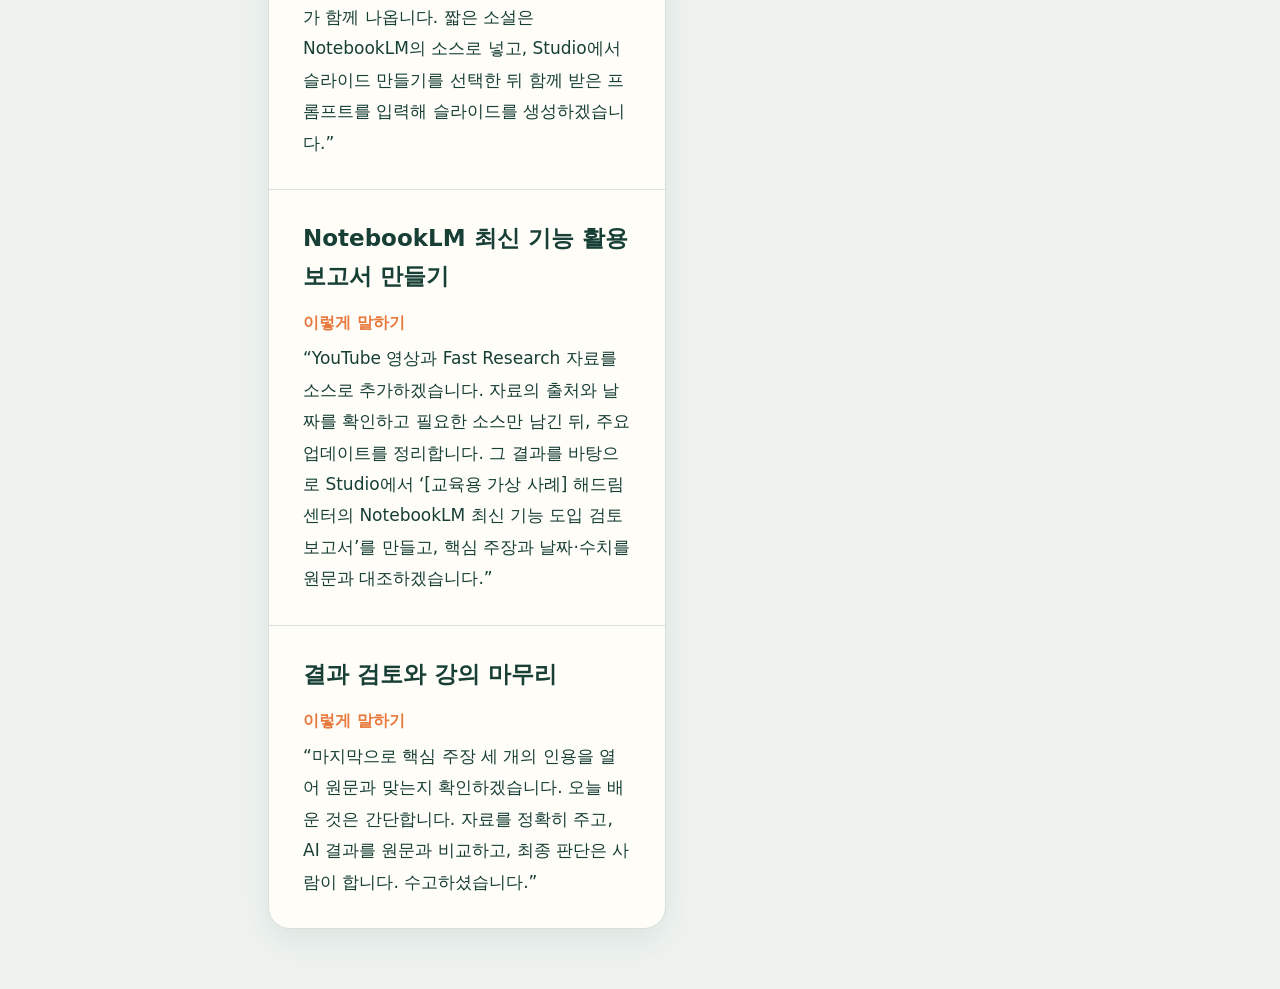
==== commit 82dad352: "Add Deep Research topic examples and quick verification" ====
--- a/instructor.html
+++ b/instructor.html
@@ -61,8 +61,8 @@
       <article class="scene"><h3>개념 설명 — 표와 비교 분석</h3><div class="script"><b>이렇게 말하기</b><p>“AI가 표를 예쁘게 만드는 것보다 중요한 것은 기록 속 항목을 같은 기준으로 맞추는 일입니다. 날짜, 지연시간, 수량, 임시조치를 먼저 추출하고 나서 반복 패턴을 봅니다. 세 번 멈췄다는 것은 패턴이지만, 원인이 같다는 결론은 아닙니다.”</p></div><div class="columns"><div><b>주의할 비약</b><p>재부팅 후 작동했다는 사실을 ‘재부팅이 근본 해결책’ 또는 ‘센서 고장’으로 확대하지 않습니다.</p></div><div><b>전환 멘트</b><p>“이제 같은 자료를 실제 독자별 결과물 두 개로 바꿔 차이를 확인하겠습니다.”</p></div></div></article>
       <article class="scene"><h3>5. 업무자료로 보고서 초안 만들기</h3><div class="script"><b>이렇게 말하기</b><p>“지금까지는 보고서 초안을 만들기 전에 필요한 질문법과 자료 읽기를 연습했습니다. 이제 네 가지 사례 중 하나를 고르고 작성기를 열어 보고서 프롬프트를 만드세요. 그 프롬프트를 Gemini에 입력해 첫 초안을 만듭니다. 대화창을 닫지 말고 A 또는 B 중 하나를 이어서 입력한 뒤, 사실·수치·일정이 유지됐는지와 원자료에 없는 내용이 생기지 않았는지 비교하고 직접 수정합니다.”</p></div></article>
       <article class="scene"><h3>6. 변환 결과 비교·공유</h3><div class="script"><b>이렇게 말하기</b><p>“결과를 60초로 공유하겠습니다. 어떤 원자료와 두 형식을 선택했는지, 두 형식이 각각 누구에게 언제 유용한지, 같은 사실이 달라지거나 빠지지 않았는지, AI가 잘한 부분과 사람이 수정한 부분이 무엇인지 순서대로 말해주세요.”</p></div></article>
-      <article class="scene"><h3>Deep Research 조사보고서 만들기</h3><div class="script"><b>이렇게 말하기</b><p>“Deep Research는 답을 빨리 받는 기능이 아니라, 여러 공개자료를 계획적으로 조사해 출처가 연결된 보고서를 만드는 기능입니다. 조사 전에 범위·기간·우선 출처를 확인하고, 결과가 나오면 보고서 자체를 다시 검증합니다.”</p></div><div class="demo"><b>화면 행동</b><ol><li>조사 목적과 범위를 입력합니다.</li><li>생성된 조사 계획에서 기간과 우선 출처를 고칩니다.</li><li>조사를 실행해 결과보고서를 받습니다.</li><li>핵심 주장과 숫자 3개를 검증 대상으로 고릅니다.</li></ol></div></article>
-      <article class="scene"><h3>Deep Research 결과보고서 검증하기</h3><div class="script"><b>이렇게 말하기</b><p>“각주는 정답 표시가 아니라 원문을 확인하러 가는 주소입니다. 보고서의 핵심 주장·숫자·날짜가 실제 원문에 있는지, 조사 대상과 시기가 우리 상황에 맞는지 직접 대조하겠습니다.”</p></div><div class="columns"><div><b>검증표</b><p>주장 | 출처 | 발행일·대상 | 원문에 있는가 | 우리 상황과 같은가</p></div><div><b>완료 기준</b><p>출처 3개를 직접 열고, 근거가 약하거나 확인되지 않는 문장 한 개 이상을 표시합니다.</p></div></div></article>
+      <article class="scene"><h3>Deep Research 조사보고서 만들기</h3><div class="script"><b>이렇게 말하기</b><p>“Deep Research는 여러 공개자료를 조사해 출처가 연결된 보고서를 만드는 기능입니다. 예시는 생성형 AI 교육이지만, 현장 안전, 친환경 포장, 직원 교육, 업무 자동화, 식품 트렌드, 지역행사 사례처럼 내 업무와 가까운 주제로 바꿔도 됩니다. 주제를 고른 뒤 조사 범위·기간·우선 출처를 확인하고 조사를 실행하겠습니다.”</p></div></article>
+      <article class="scene"><h3>Deep Research 결과보고서 검증하기</h3><div class="script"><b>이렇게 말하기</b><p>“전체 보고서를 모두 확인하려 하지 말고, 실제 문서에 사용할 핵심 주장·숫자·날짜 세 개부터 확인하겠습니다. 간단 검증 프롬프트를 넣어 출처 링크와 근거 문장을 표로 받은 뒤, 링크를 직접 열어 원문에 같은 내용이 있는지 사람이 최종 확인합니다. 찾을 수 없으면 ‘확인 안 됨’으로 남깁니다.”</p></div></article>
     </section>
 
     <section class="part" id="part4" data-title="PART 4 · 종합실습">
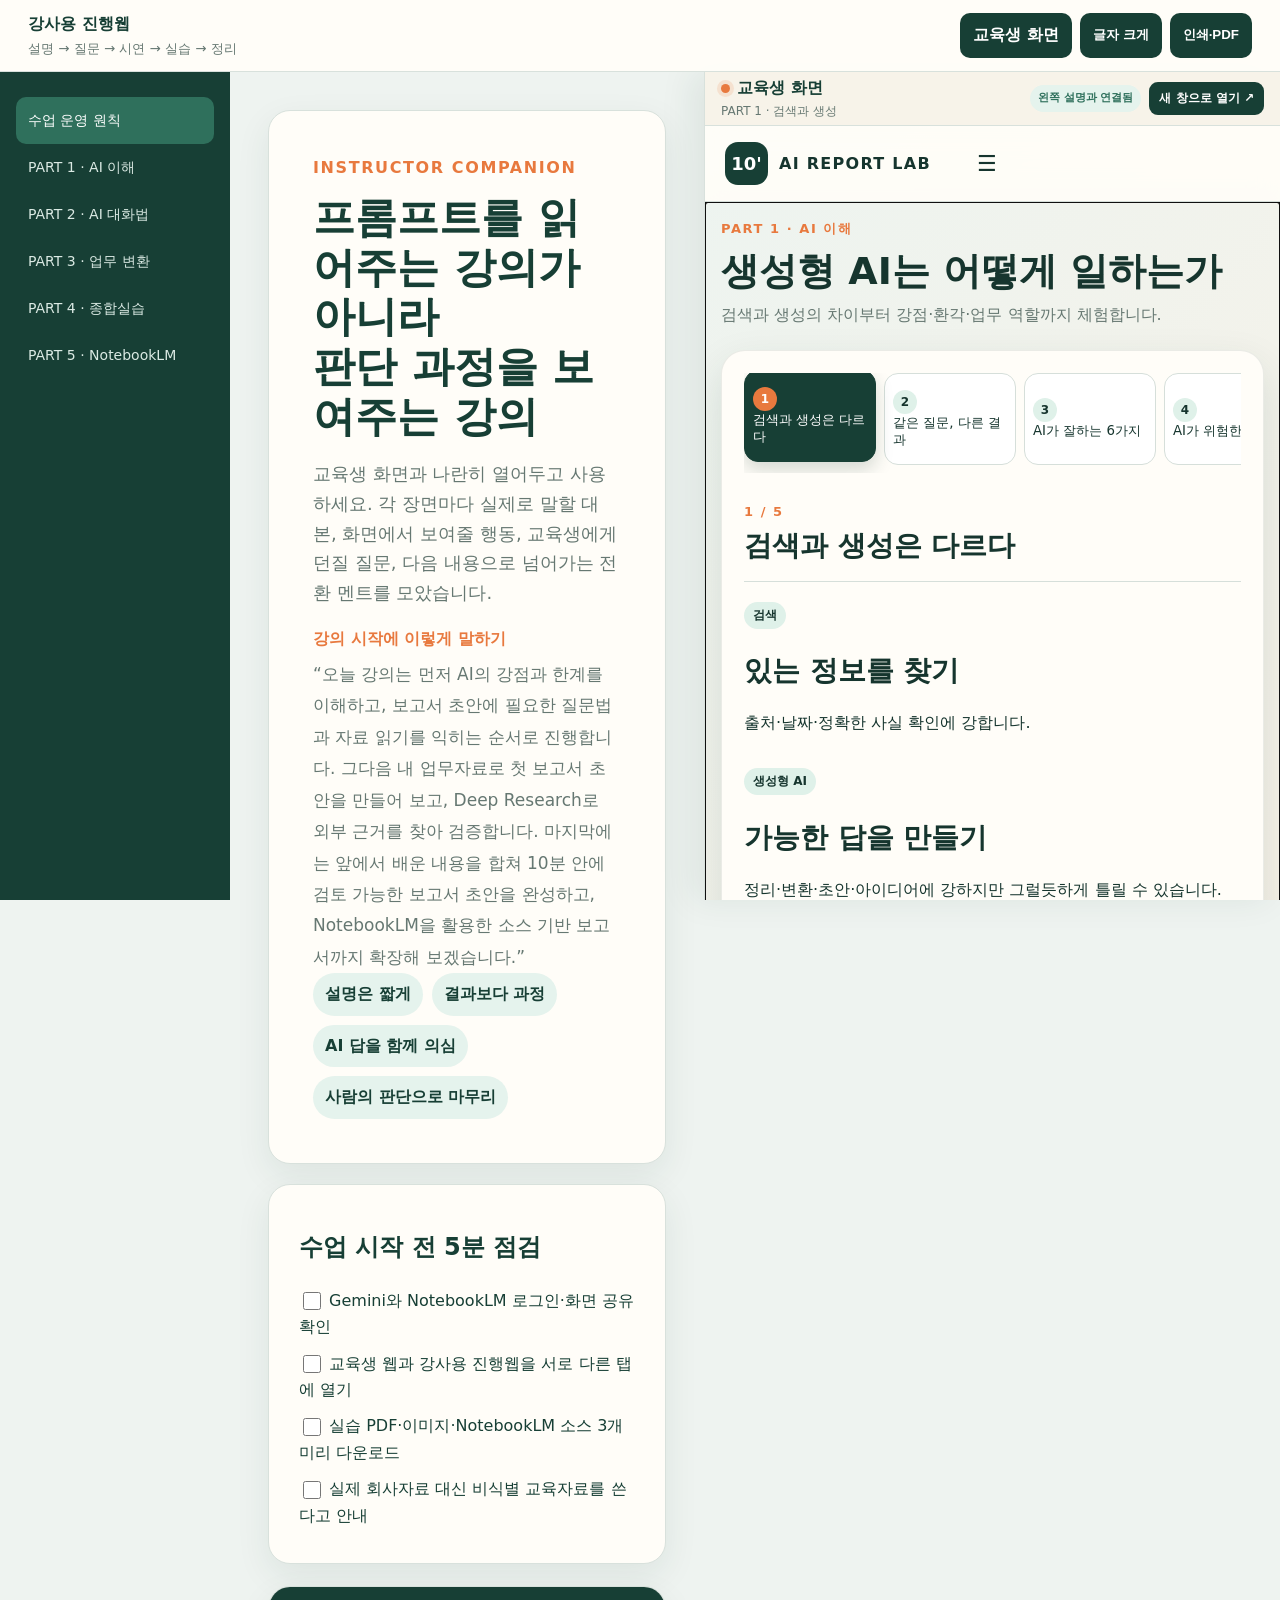
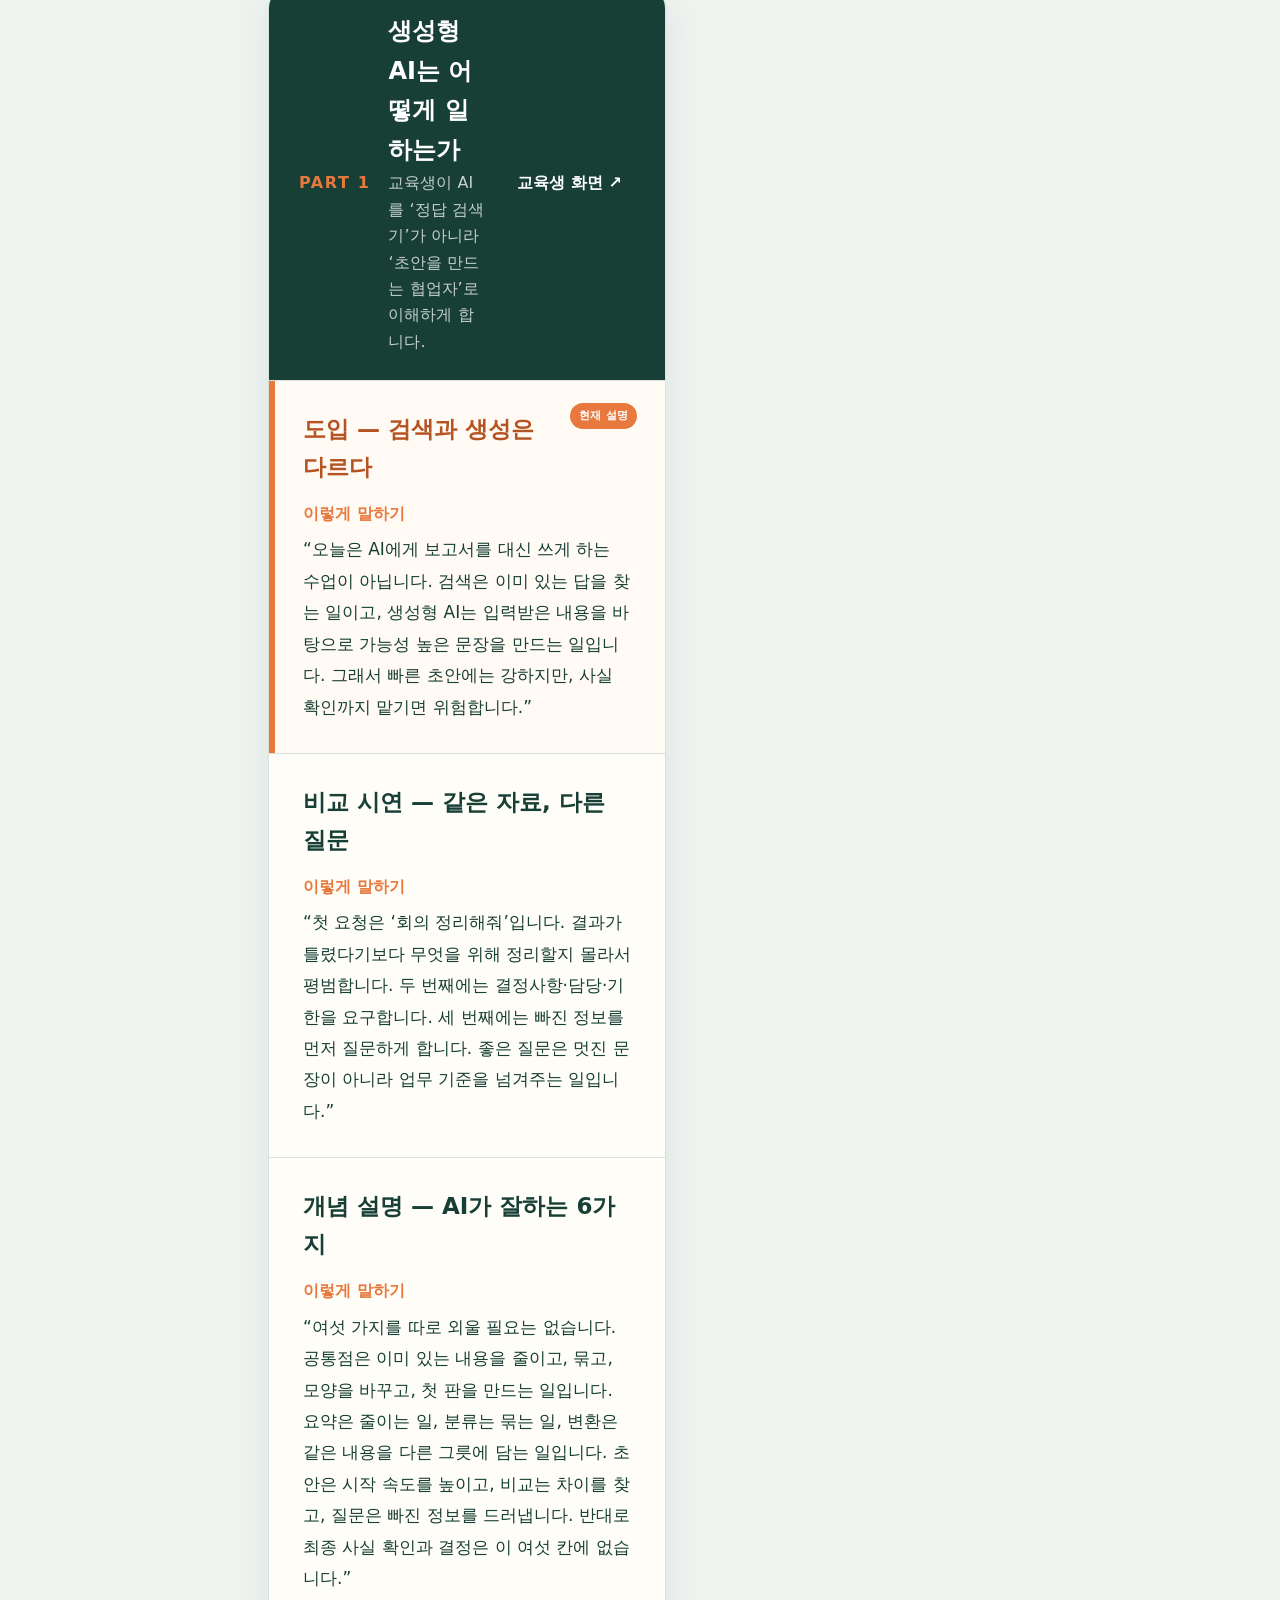
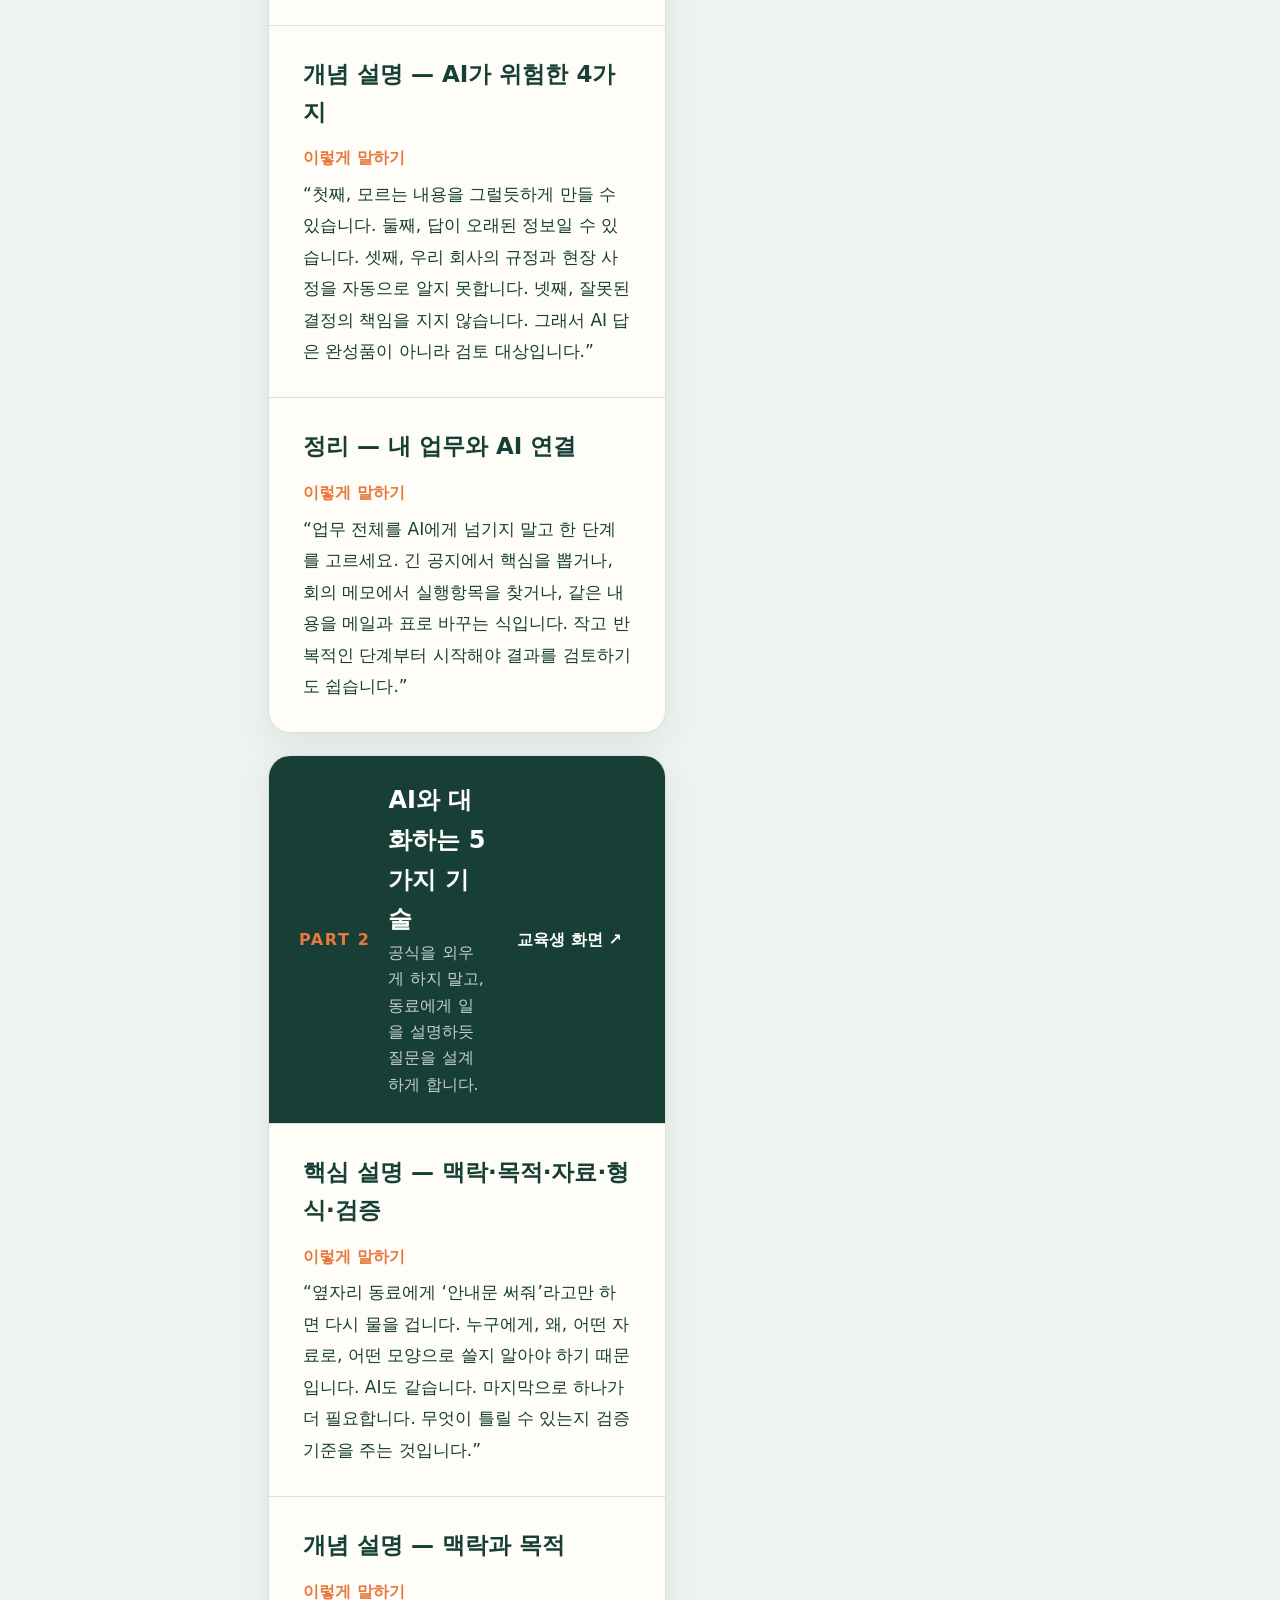
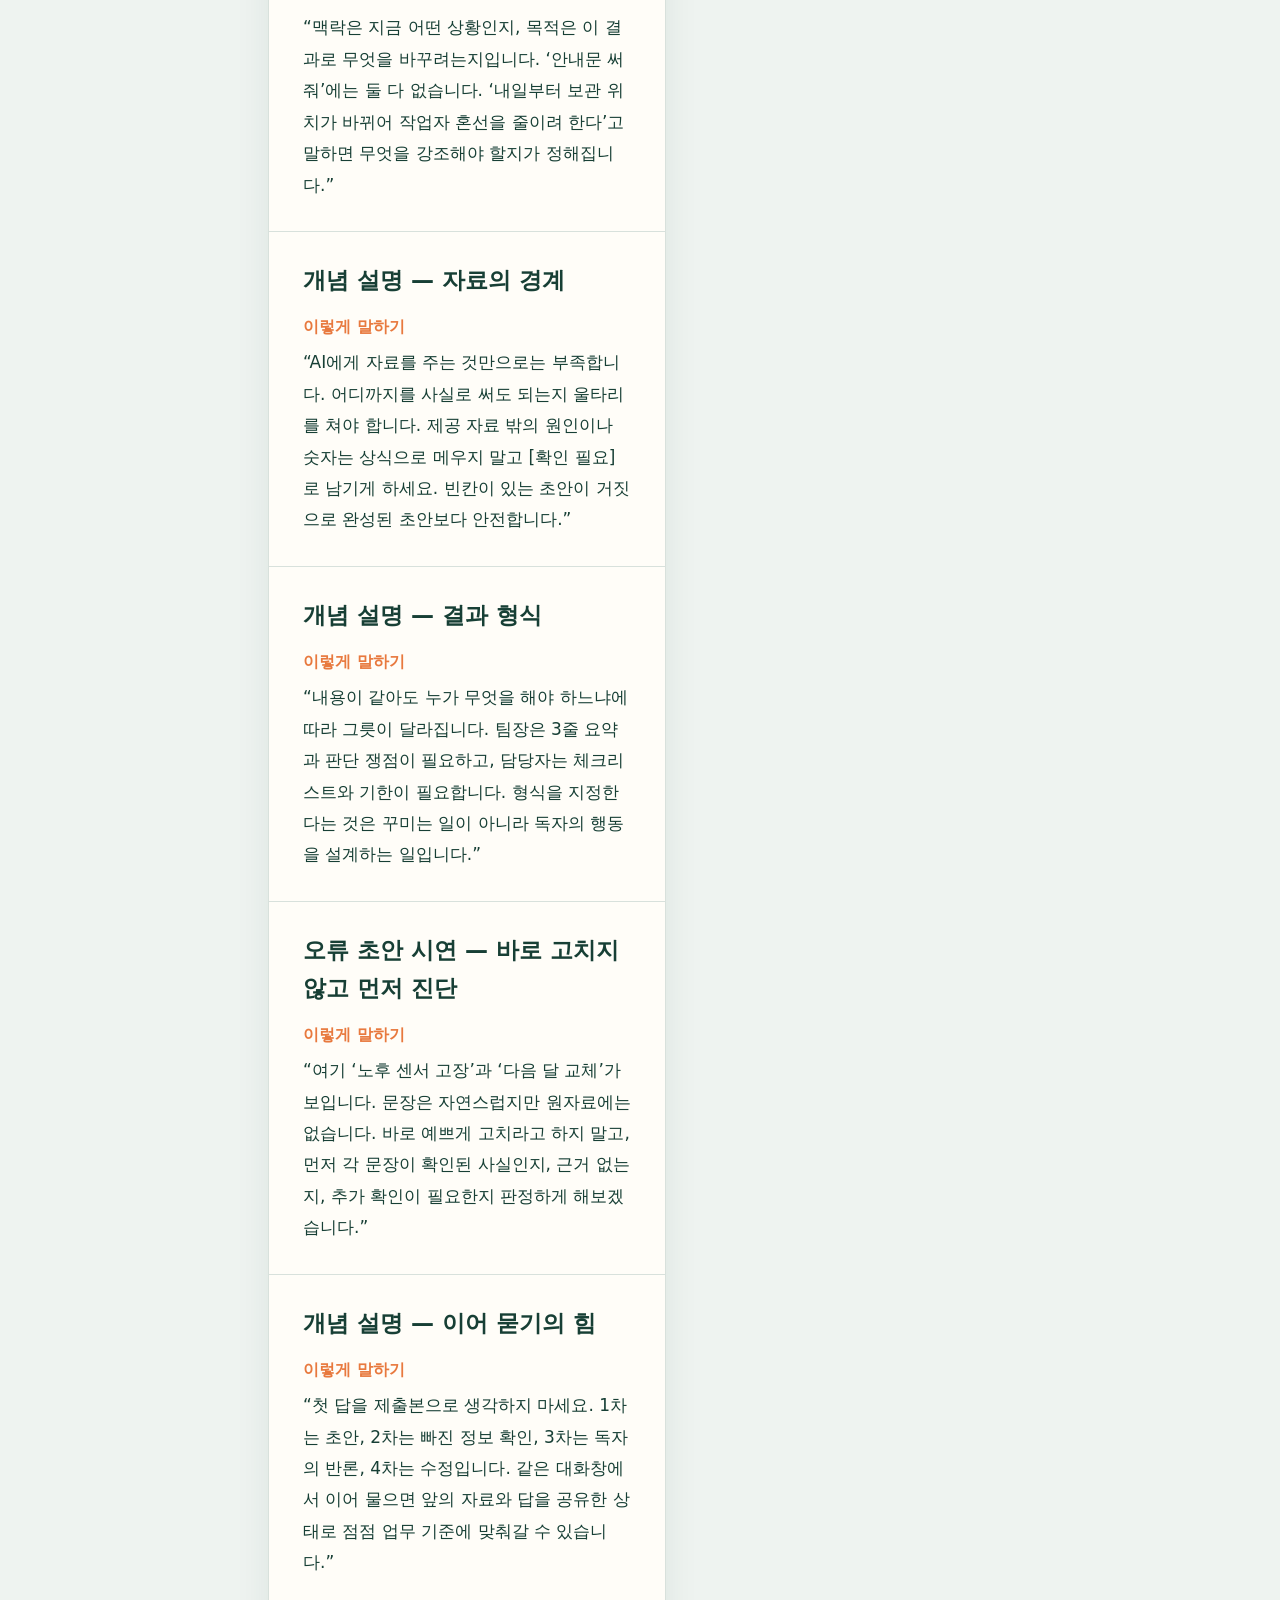
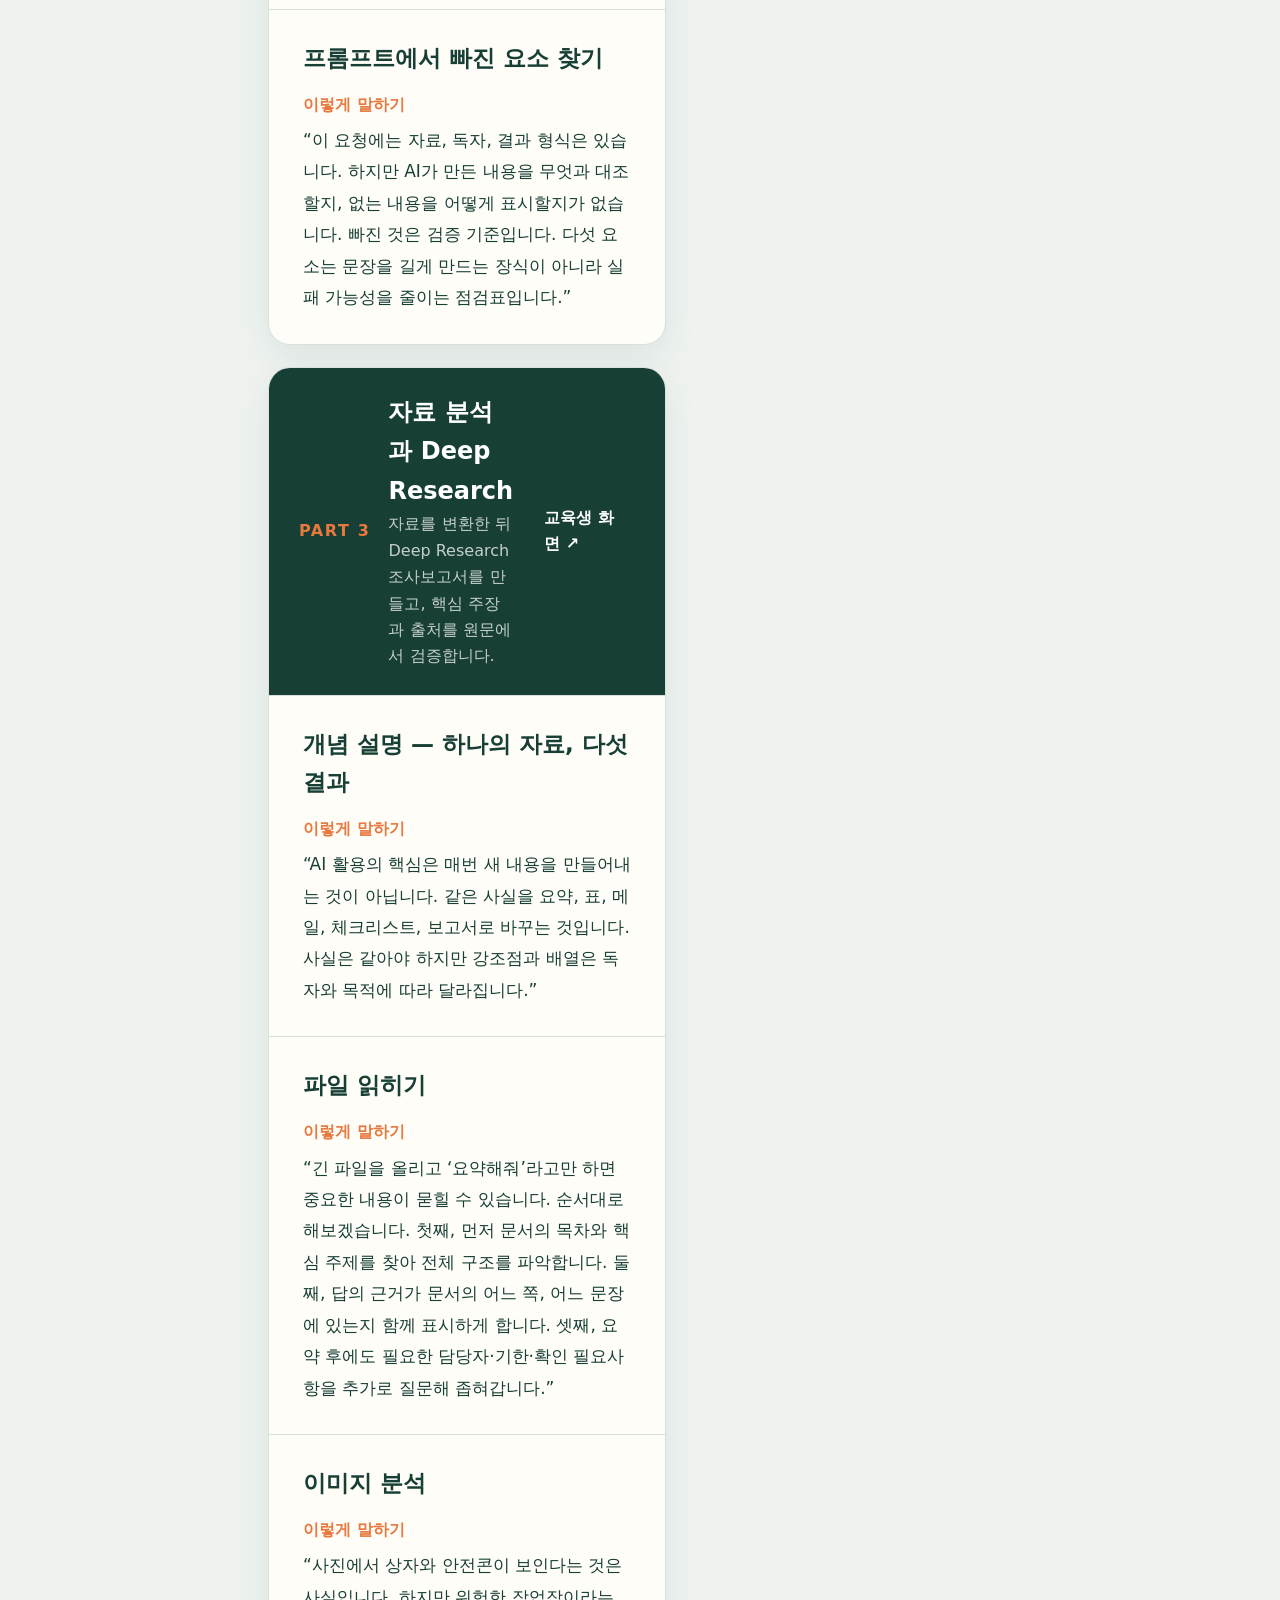
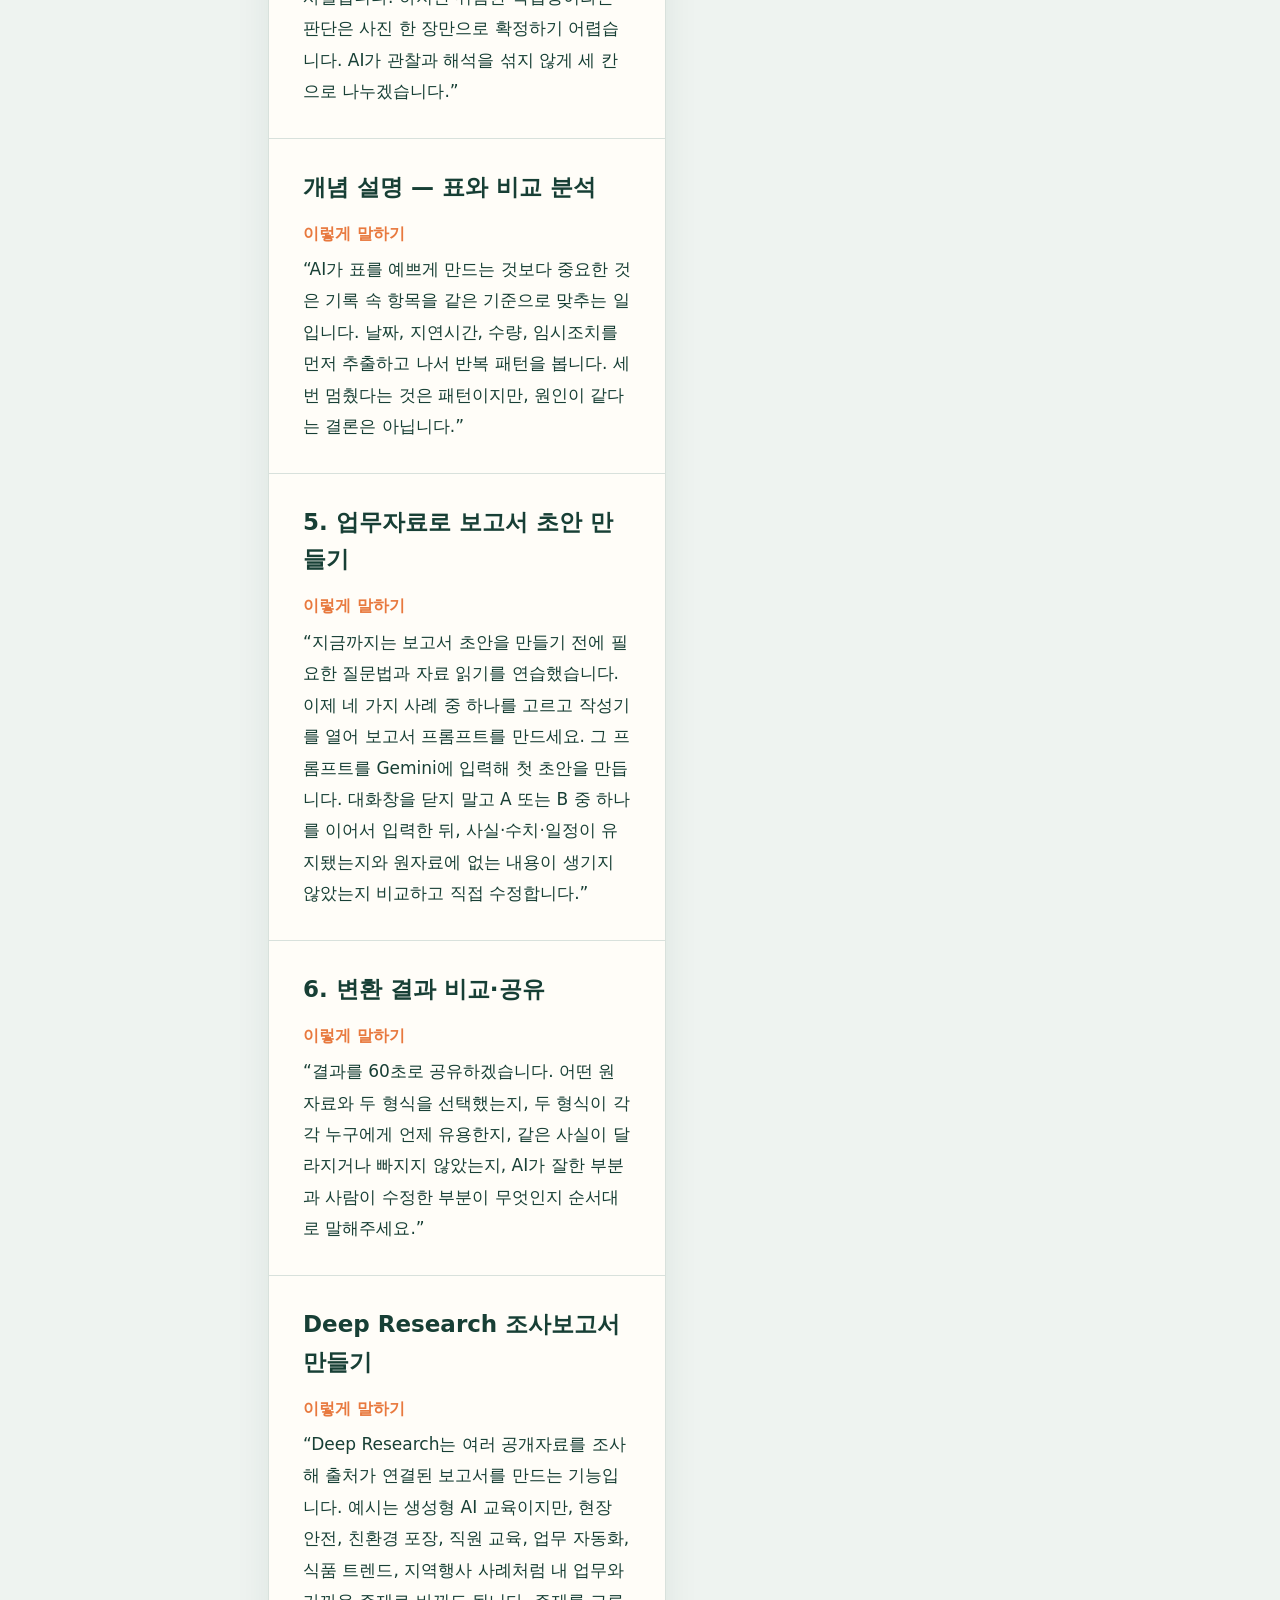
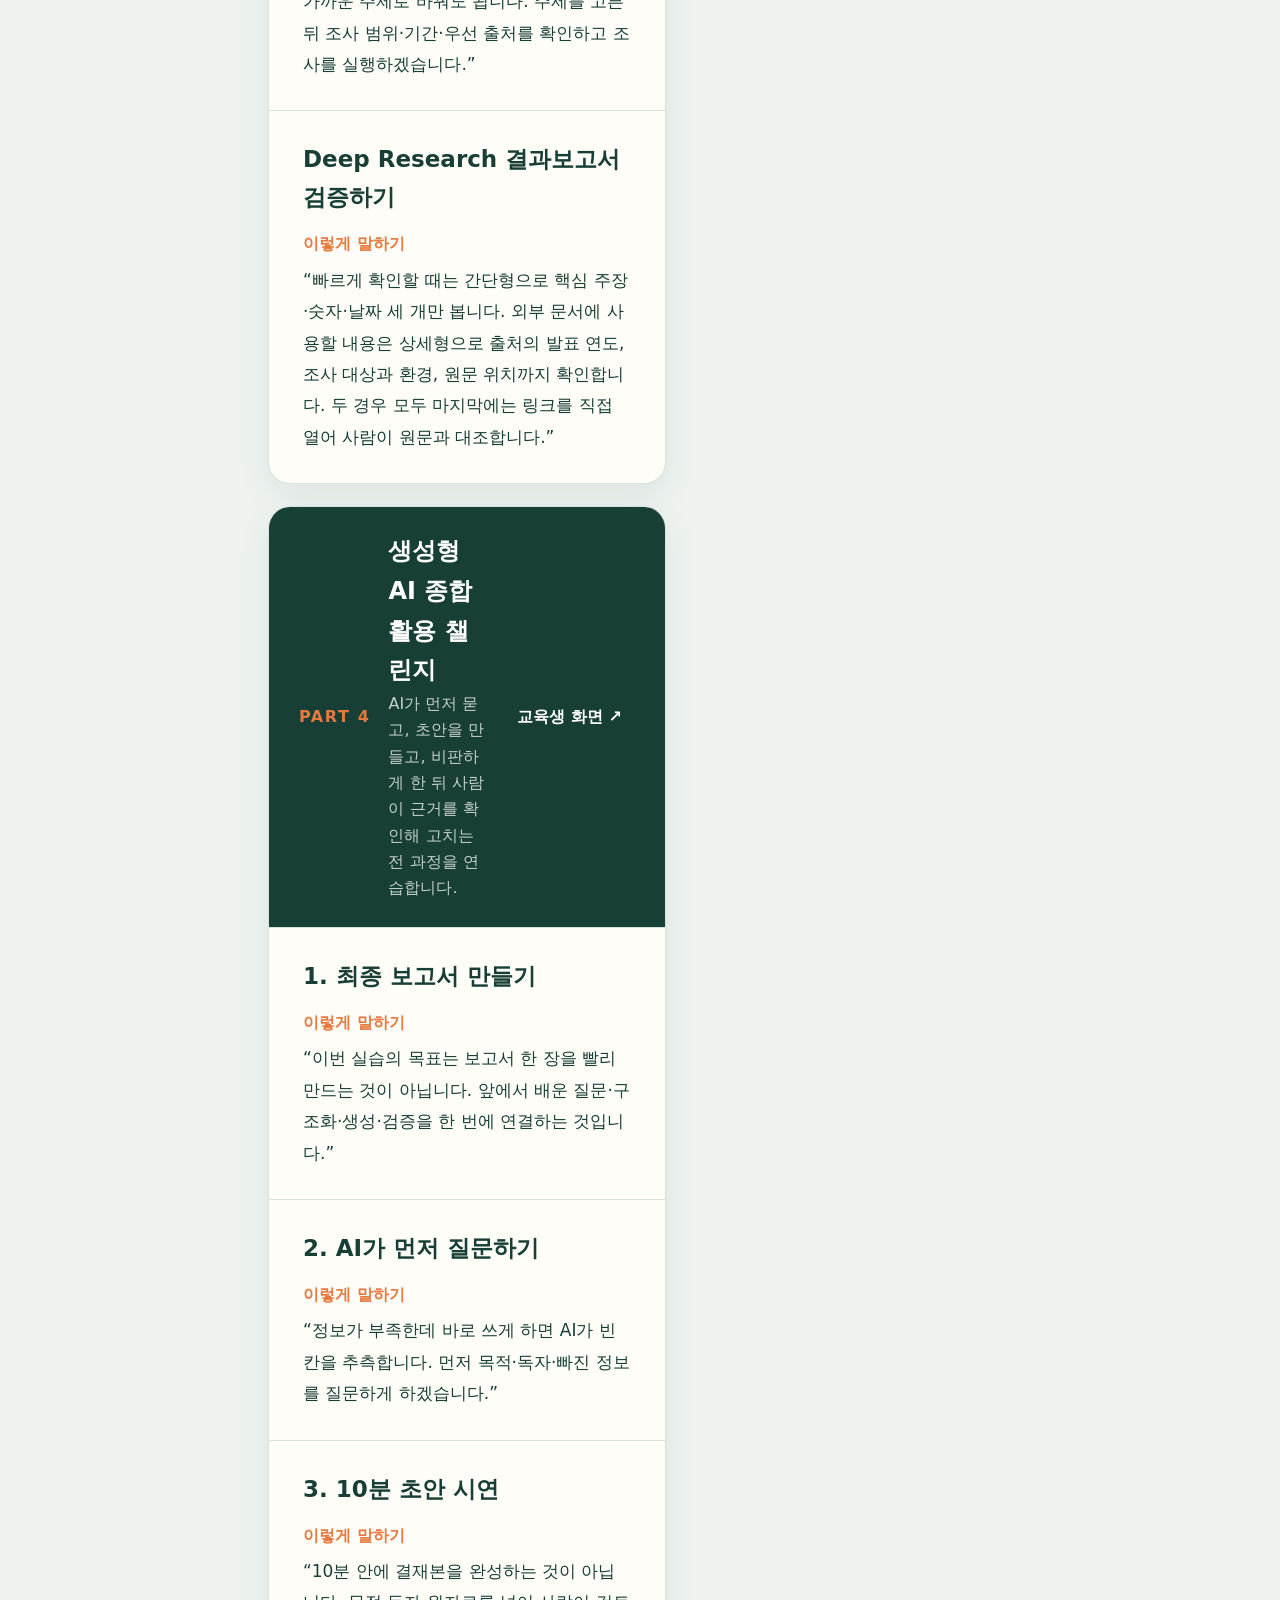
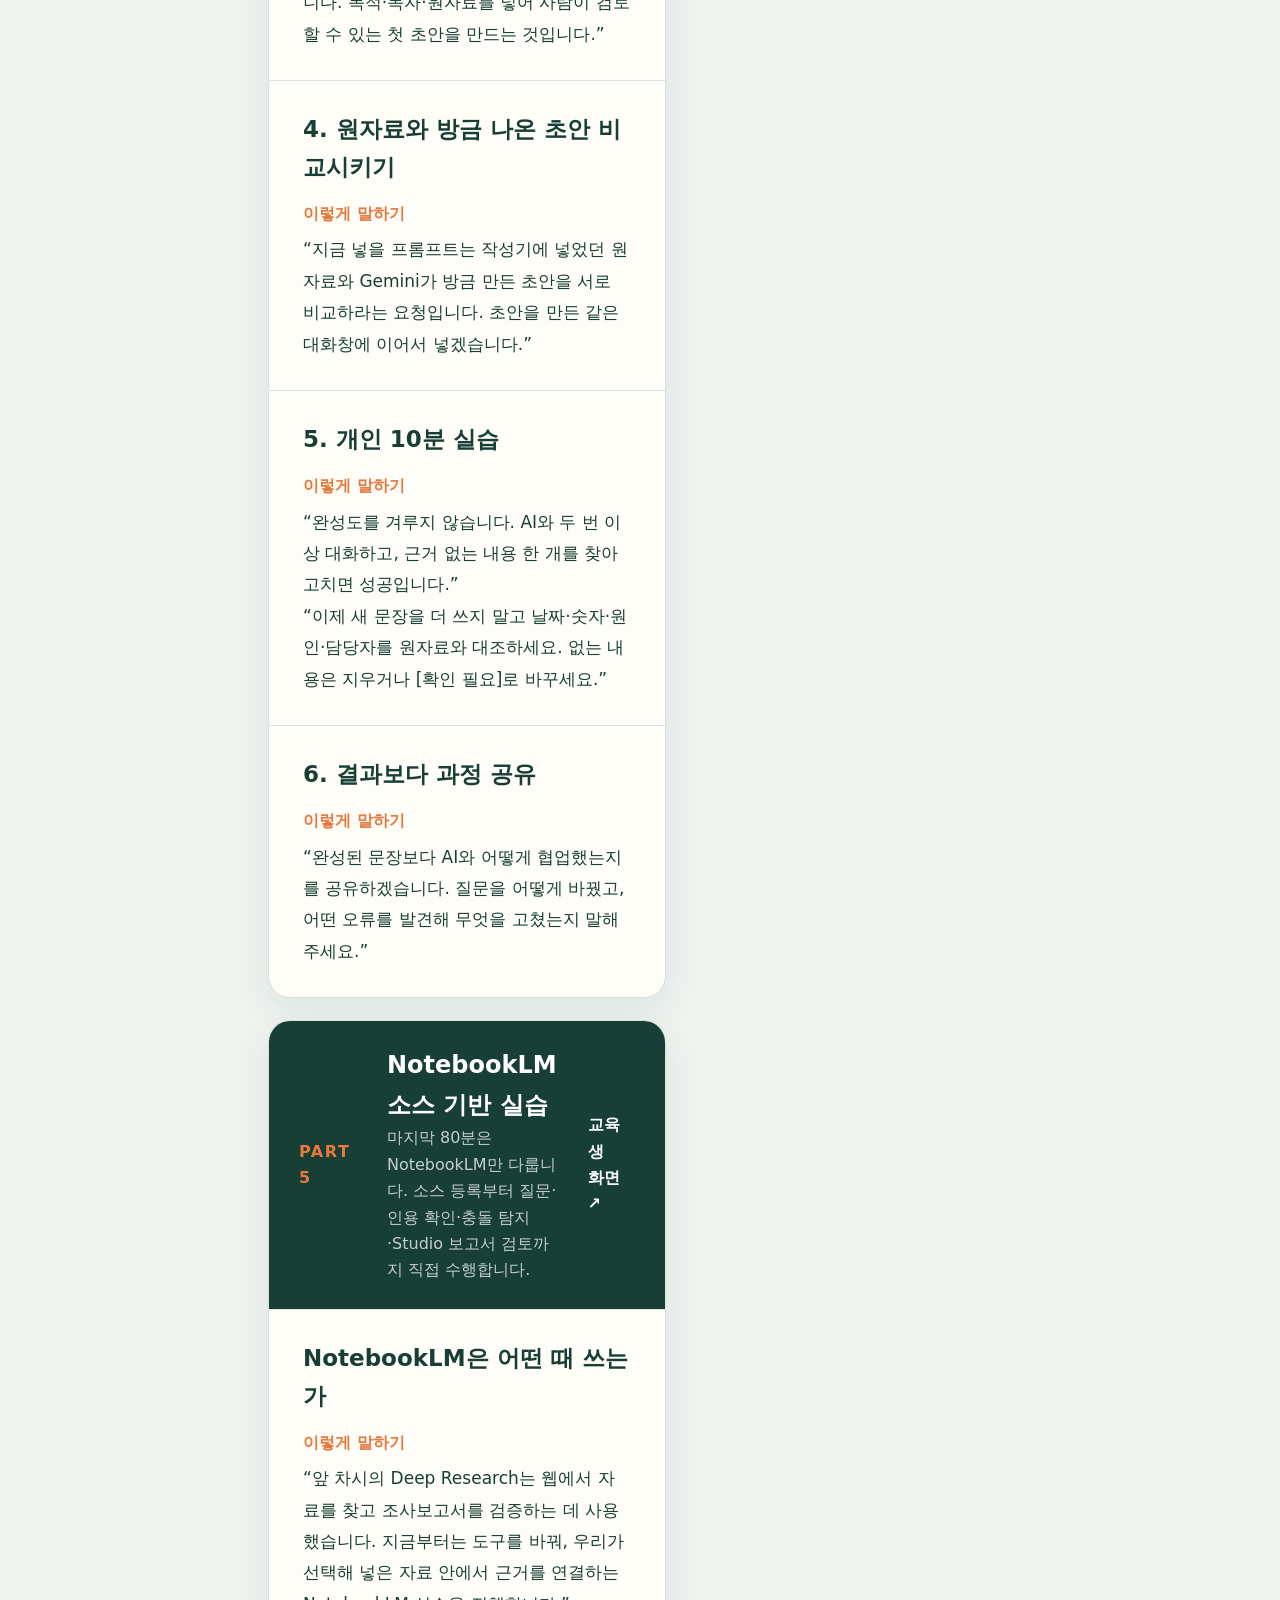
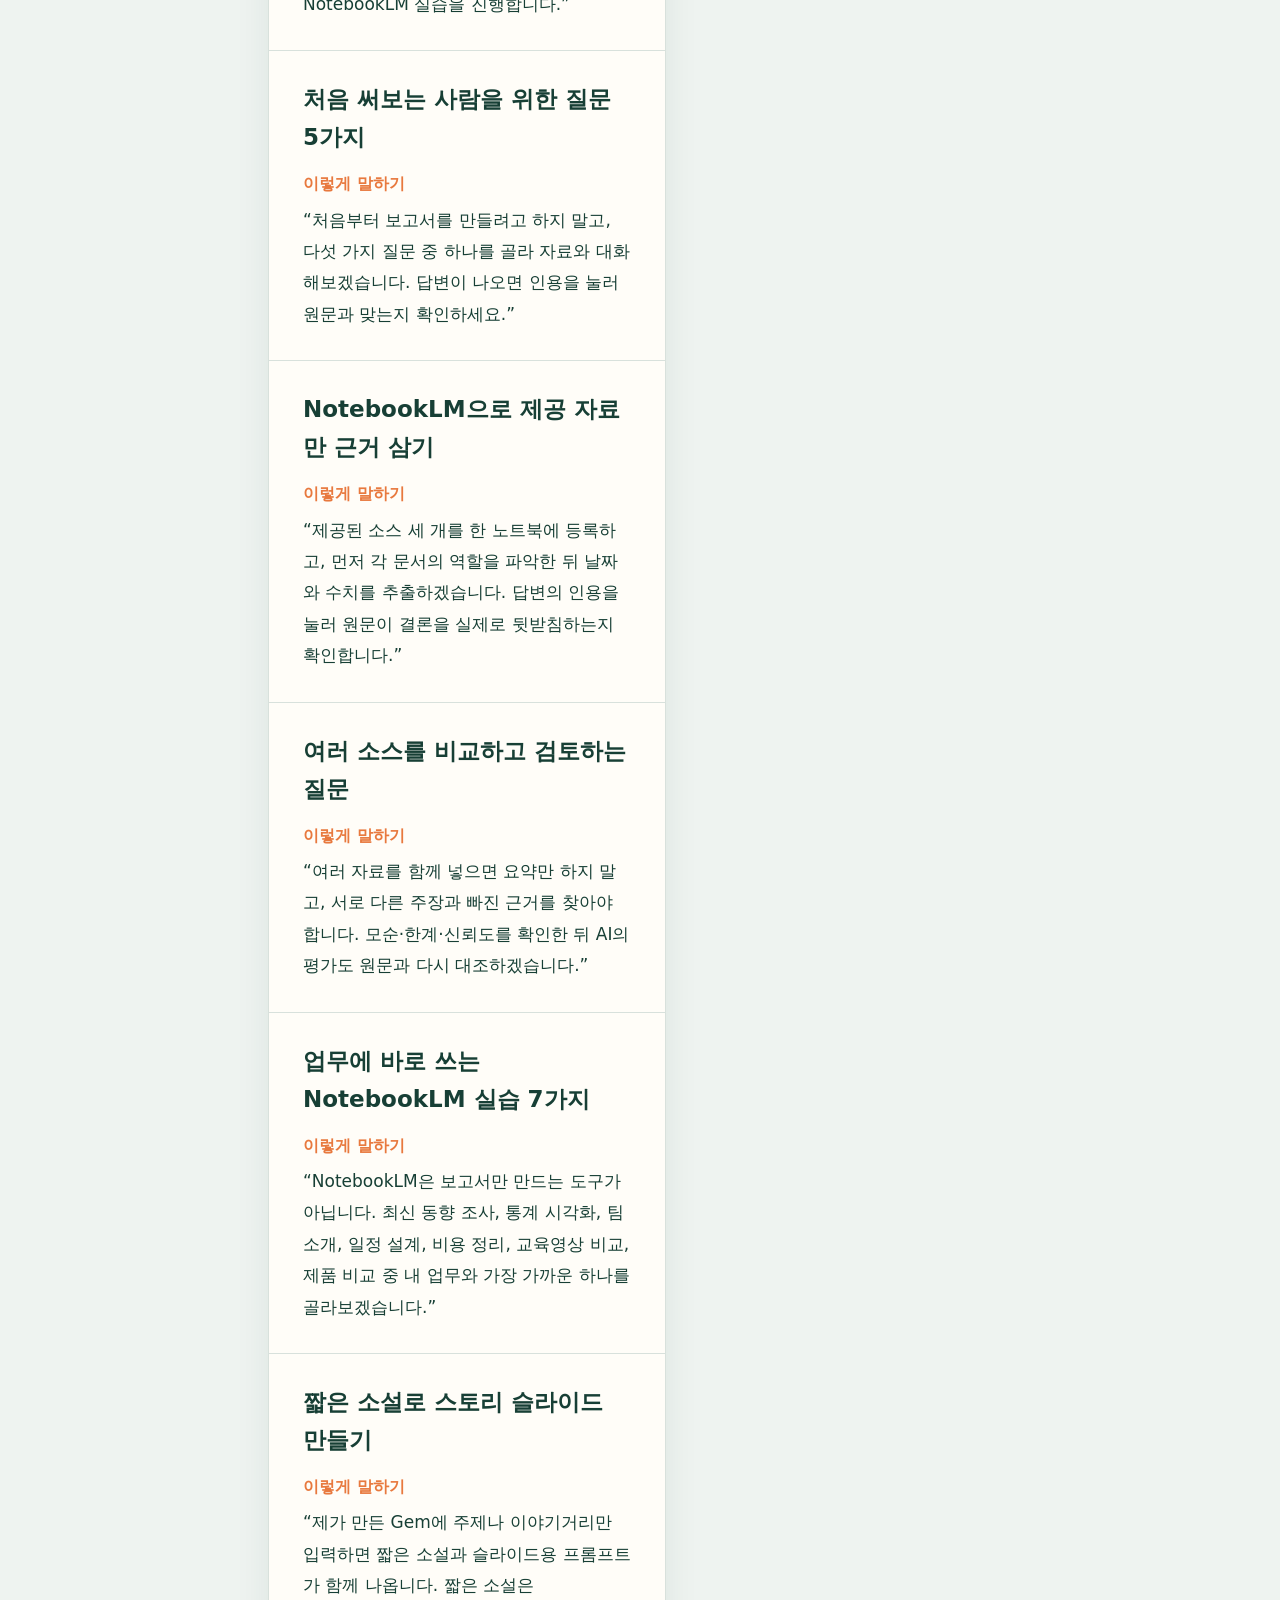
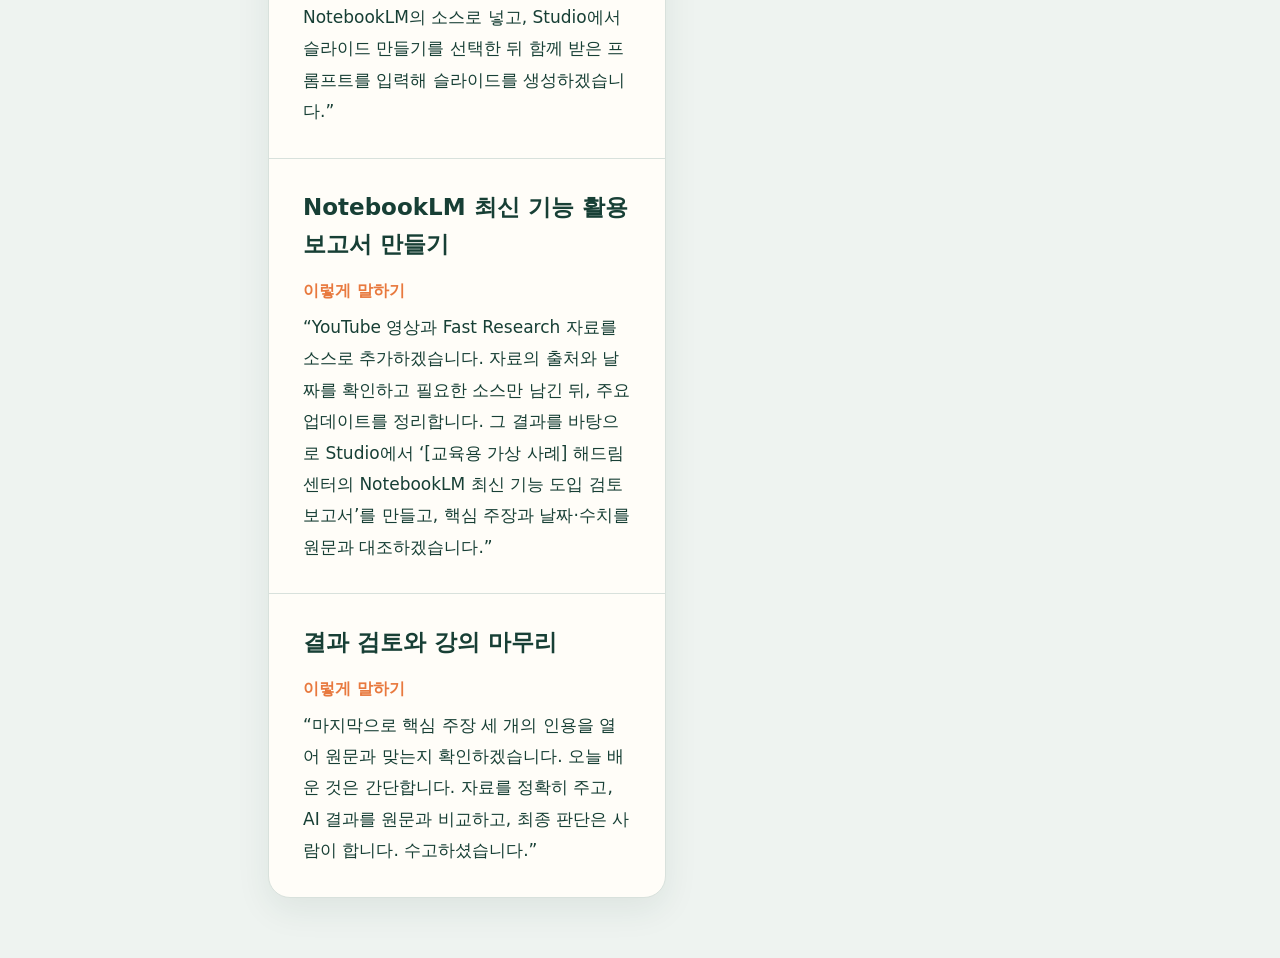
==== commit 30c963a5: "Restore quick and detailed research checks" ====
--- a/instructor.html
+++ b/instructor.html
@@ -62,7 +62,7 @@
       <article class="scene"><h3>5. 업무자료로 보고서 초안 만들기</h3><div class="script"><b>이렇게 말하기</b><p>“지금까지는 보고서 초안을 만들기 전에 필요한 질문법과 자료 읽기를 연습했습니다. 이제 네 가지 사례 중 하나를 고르고 작성기를 열어 보고서 프롬프트를 만드세요. 그 프롬프트를 Gemini에 입력해 첫 초안을 만듭니다. 대화창을 닫지 말고 A 또는 B 중 하나를 이어서 입력한 뒤, 사실·수치·일정이 유지됐는지와 원자료에 없는 내용이 생기지 않았는지 비교하고 직접 수정합니다.”</p></div></article>
       <article class="scene"><h3>6. 변환 결과 비교·공유</h3><div class="script"><b>이렇게 말하기</b><p>“결과를 60초로 공유하겠습니다. 어떤 원자료와 두 형식을 선택했는지, 두 형식이 각각 누구에게 언제 유용한지, 같은 사실이 달라지거나 빠지지 않았는지, AI가 잘한 부분과 사람이 수정한 부분이 무엇인지 순서대로 말해주세요.”</p></div></article>
       <article class="scene"><h3>Deep Research 조사보고서 만들기</h3><div class="script"><b>이렇게 말하기</b><p>“Deep Research는 여러 공개자료를 조사해 출처가 연결된 보고서를 만드는 기능입니다. 예시는 생성형 AI 교육이지만, 현장 안전, 친환경 포장, 직원 교육, 업무 자동화, 식품 트렌드, 지역행사 사례처럼 내 업무와 가까운 주제로 바꿔도 됩니다. 주제를 고른 뒤 조사 범위·기간·우선 출처를 확인하고 조사를 실행하겠습니다.”</p></div></article>
-      <article class="scene"><h3>Deep Research 결과보고서 검증하기</h3><div class="script"><b>이렇게 말하기</b><p>“전체 보고서를 모두 확인하려 하지 말고, 실제 문서에 사용할 핵심 주장·숫자·날짜 세 개부터 확인하겠습니다. 간단 검증 프롬프트를 넣어 출처 링크와 근거 문장을 표로 받은 뒤, 링크를 직접 열어 원문에 같은 내용이 있는지 사람이 최종 확인합니다. 찾을 수 없으면 ‘확인 안 됨’으로 남깁니다.”</p></div></article>
+      <article class="scene"><h3>Deep Research 결과보고서 검증하기</h3><div class="script"><b>이렇게 말하기</b><p>“빠르게 확인할 때는 간단형으로 핵심 주장·숫자·날짜 세 개만 봅니다. 외부 문서에 사용할 내용은 상세형으로 출처의 발표 연도, 조사 대상과 환경, 원문 위치까지 확인합니다. 두 경우 모두 마지막에는 링크를 직접 열어 사람이 원문과 대조합니다.”</p></div></article>
     </section>
 
     <section class="part" id="part4" data-title="PART 4 · 종합실습">
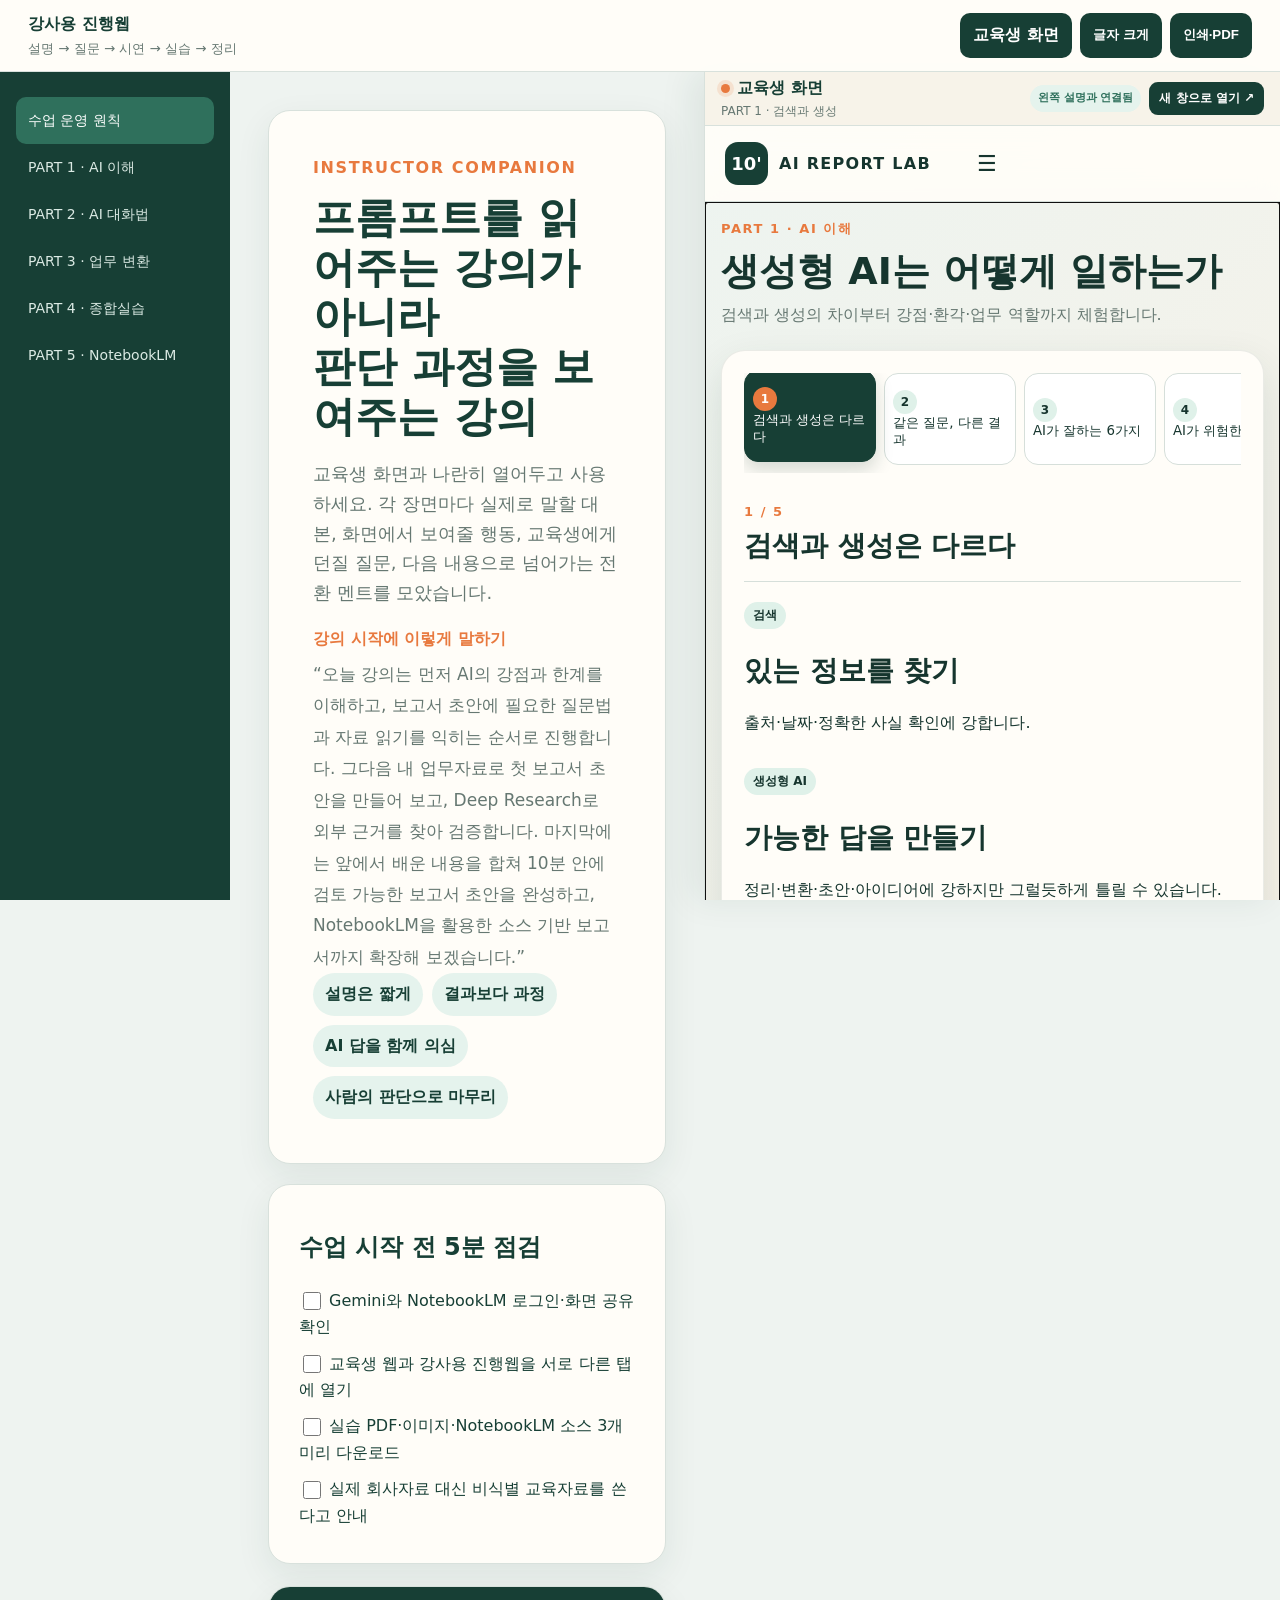
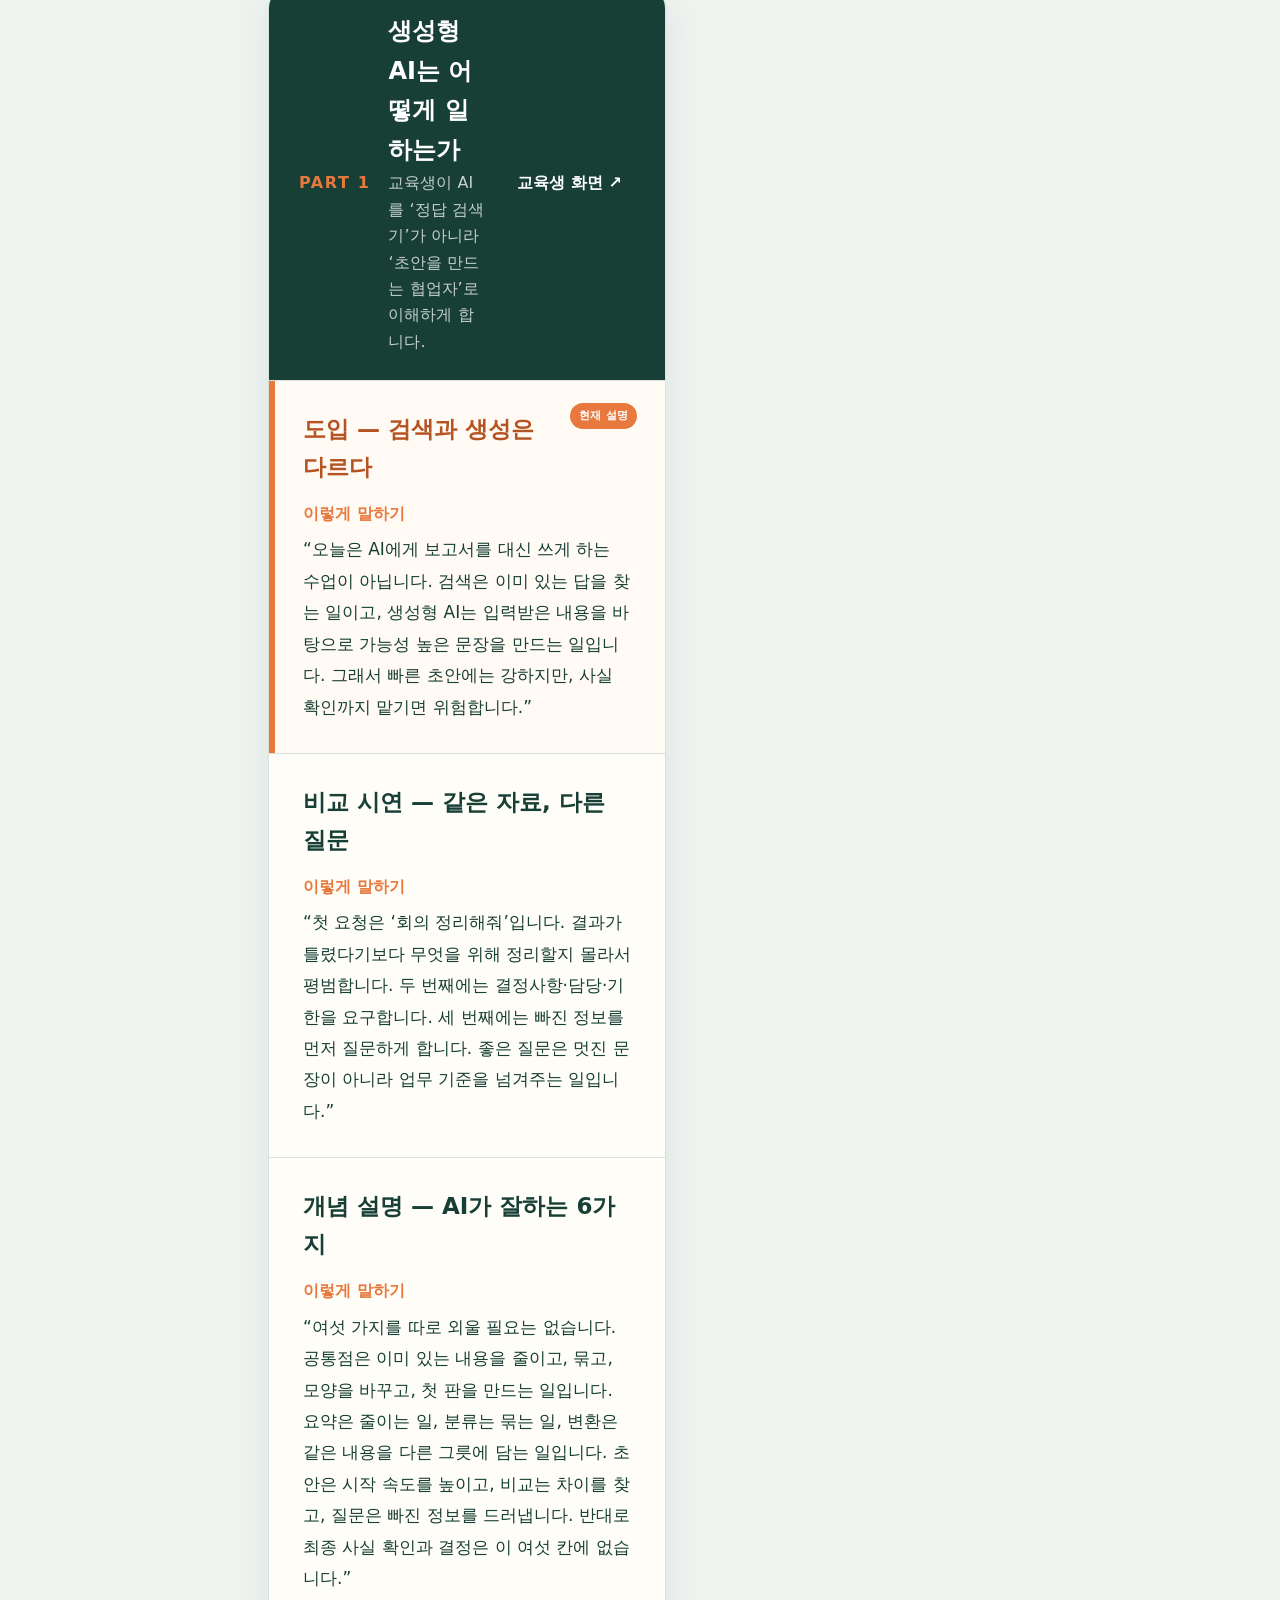
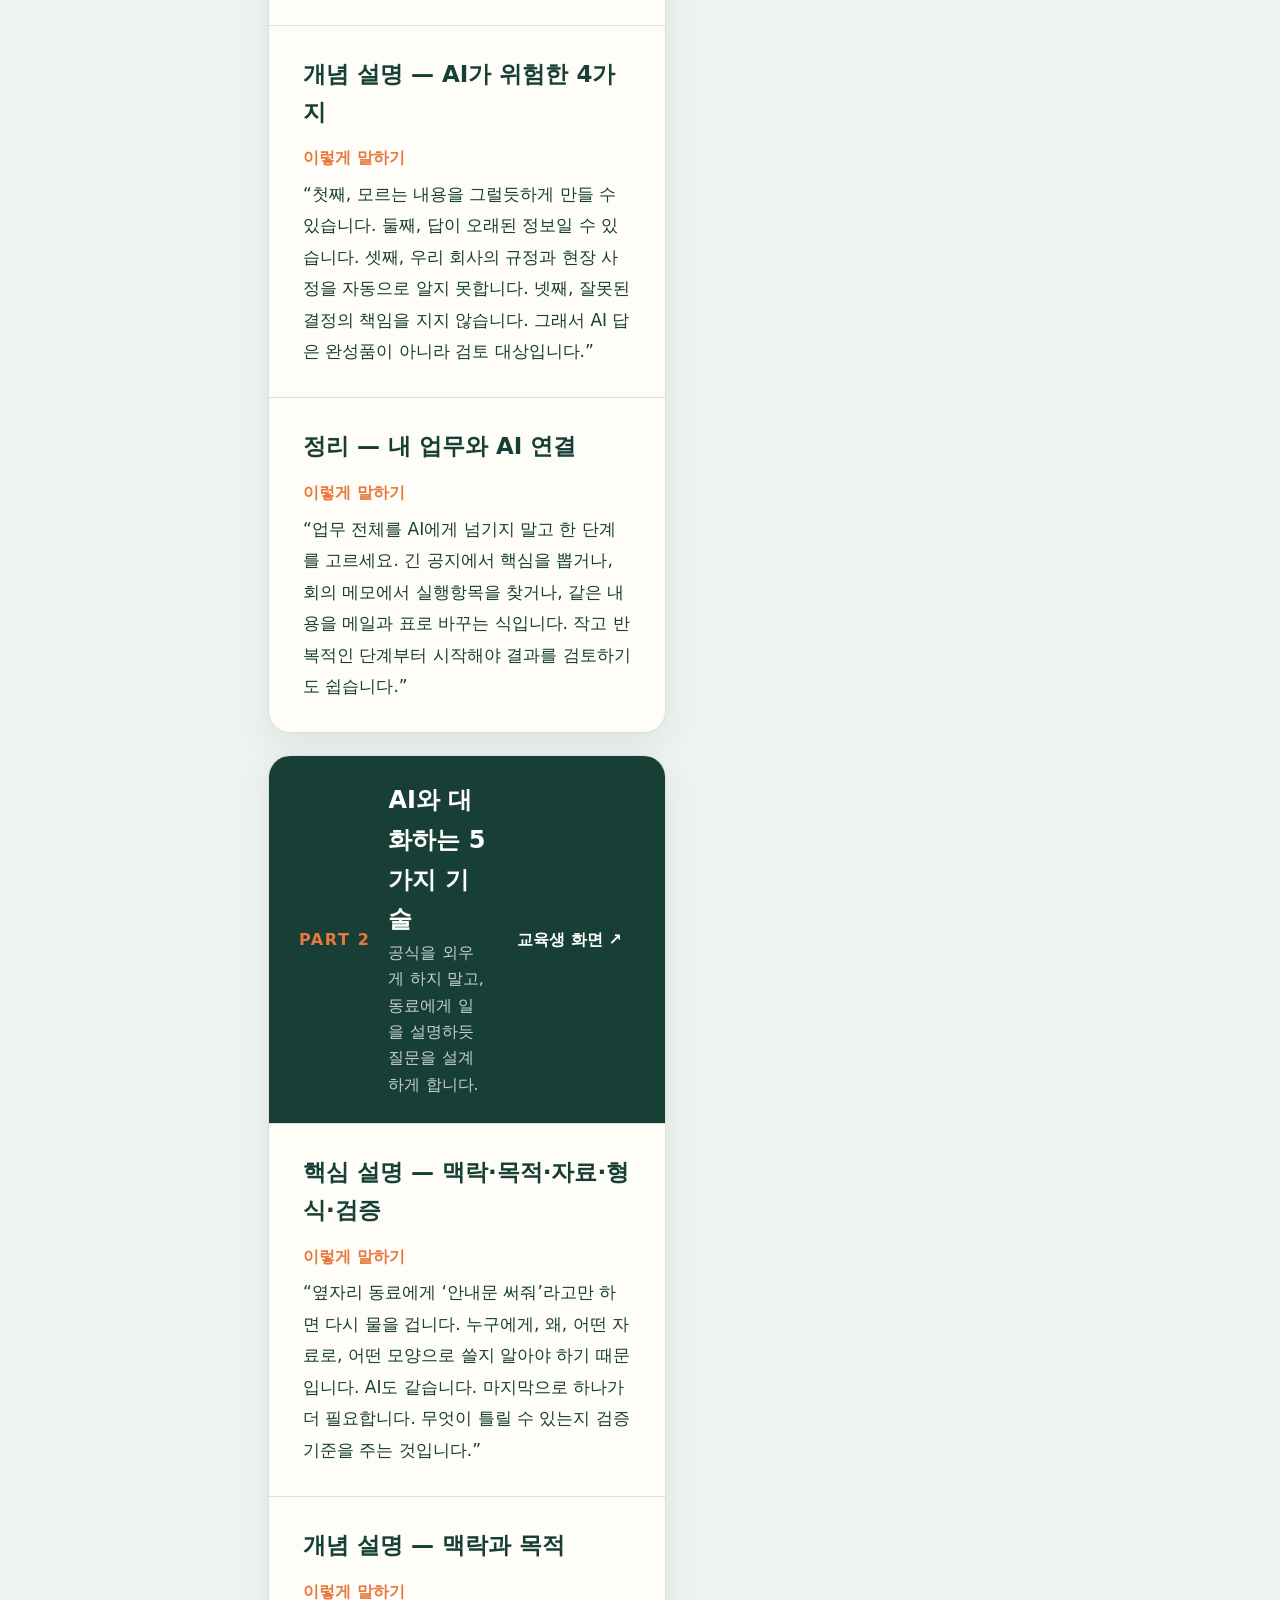
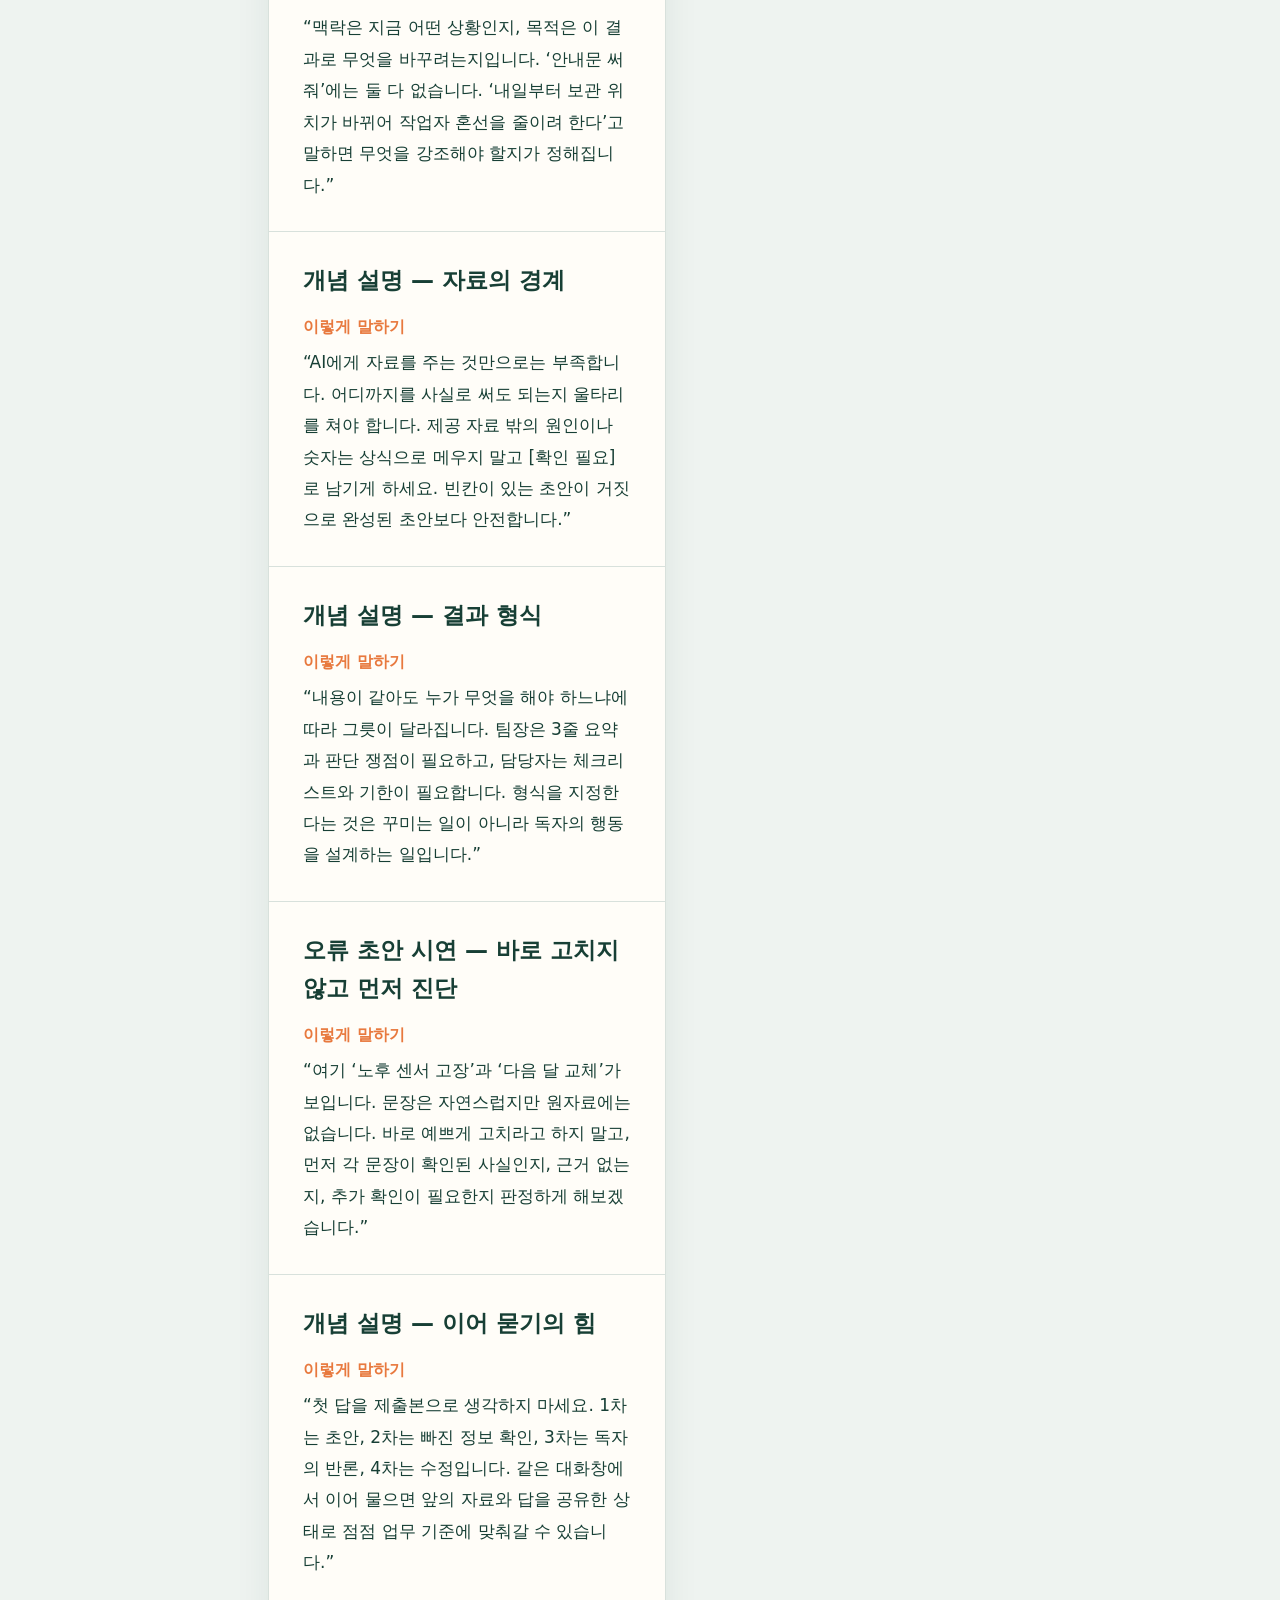
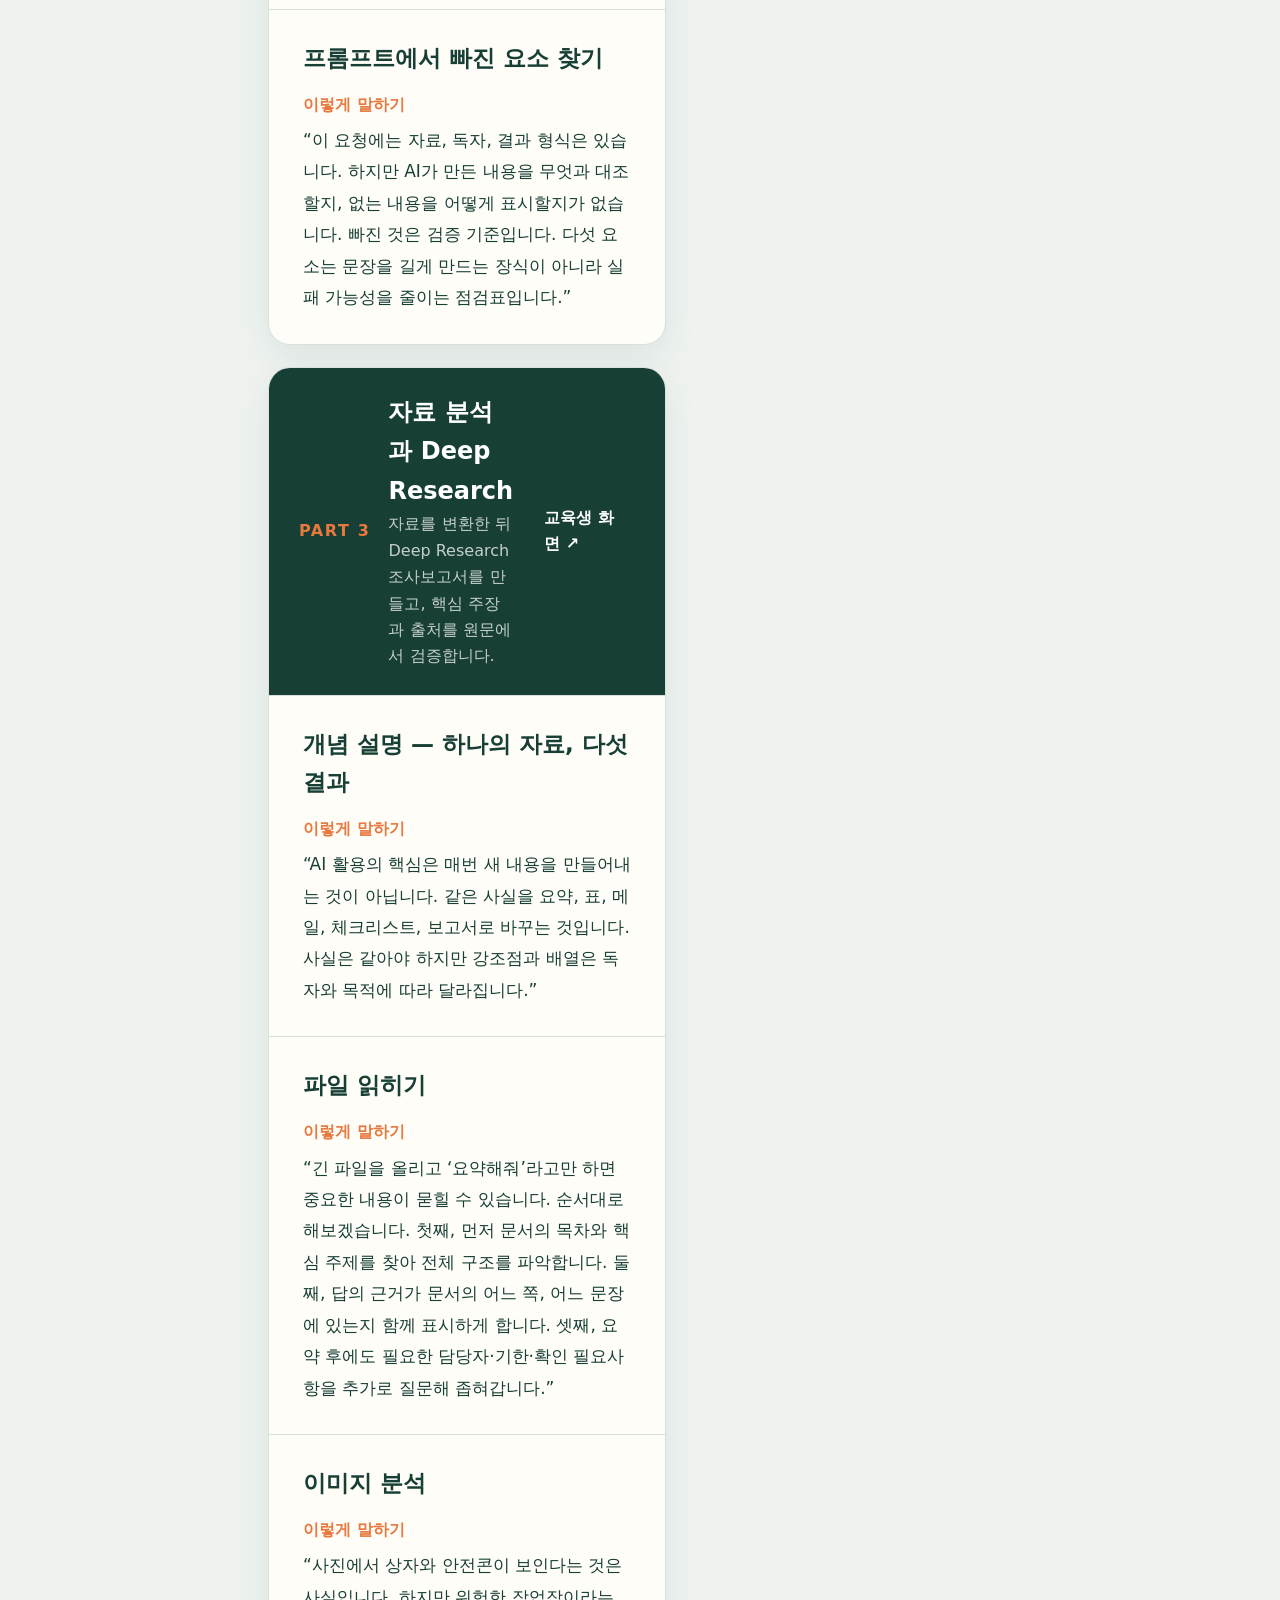
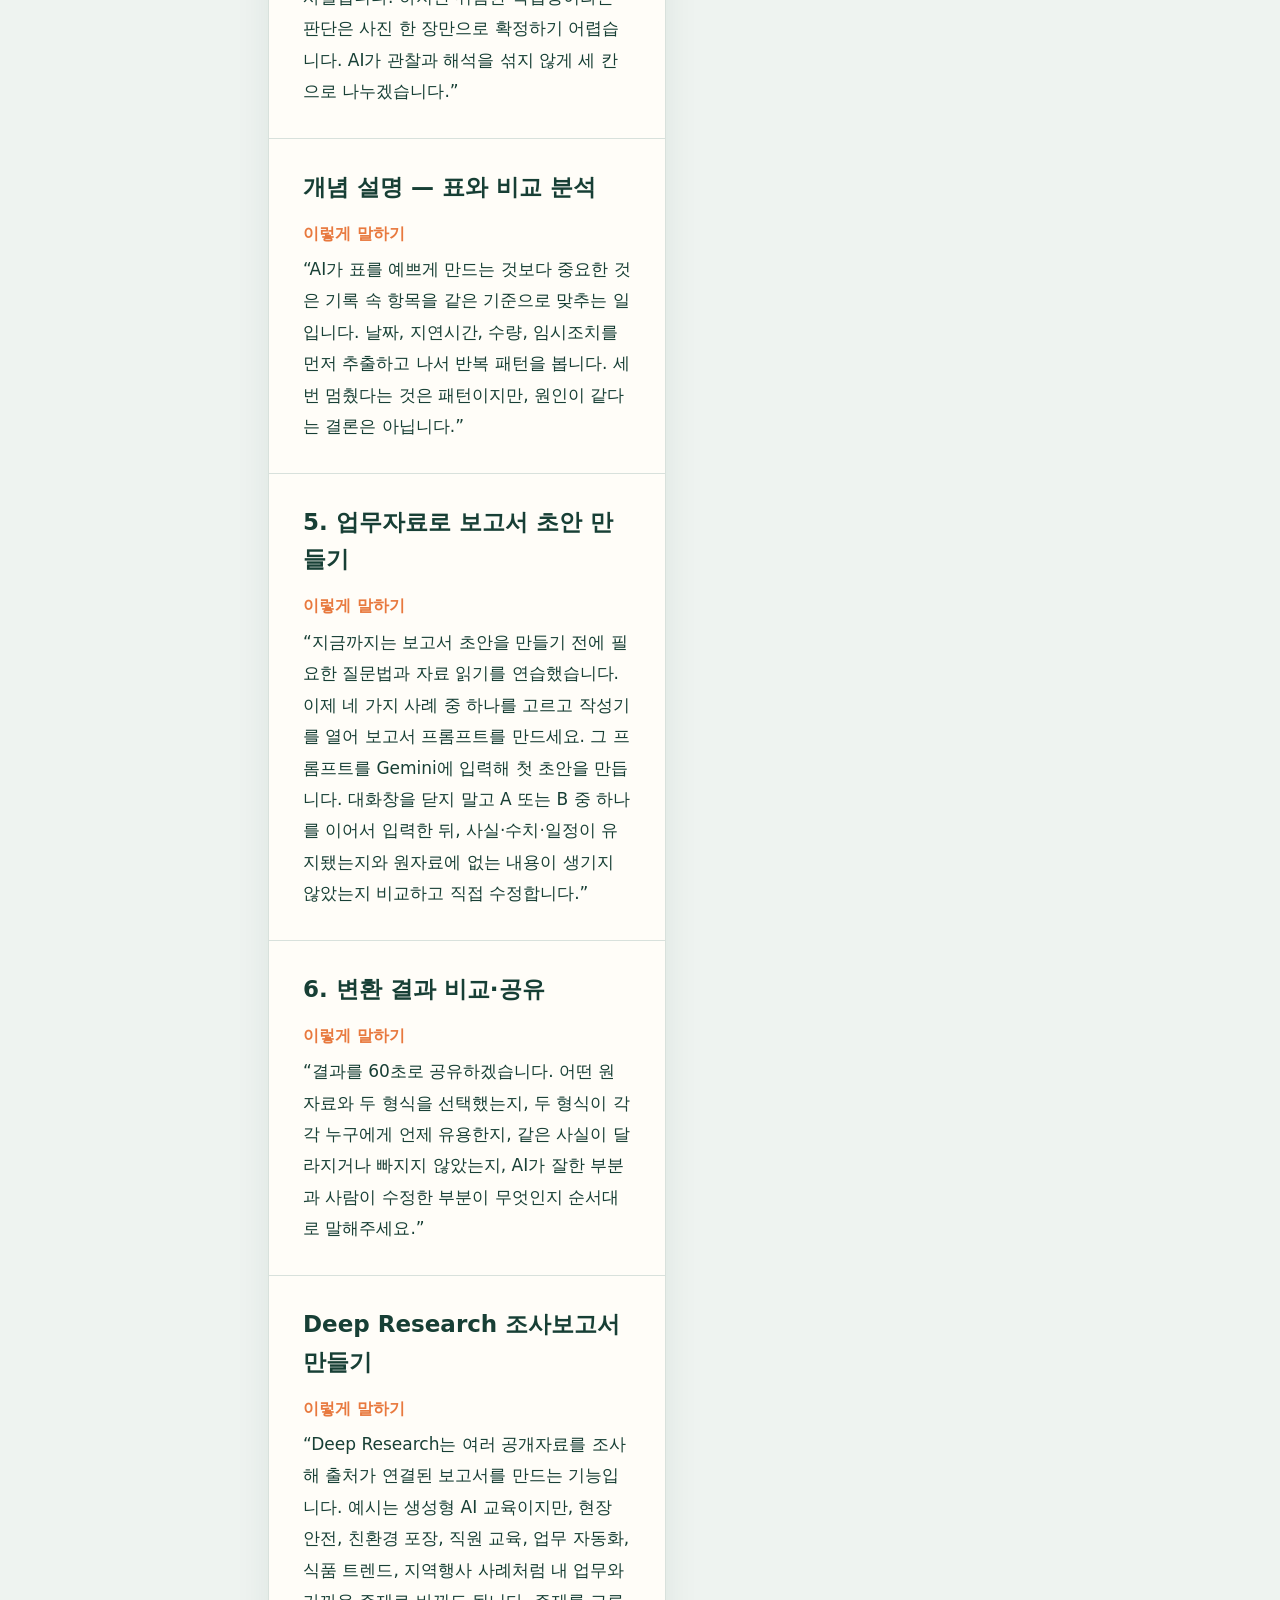
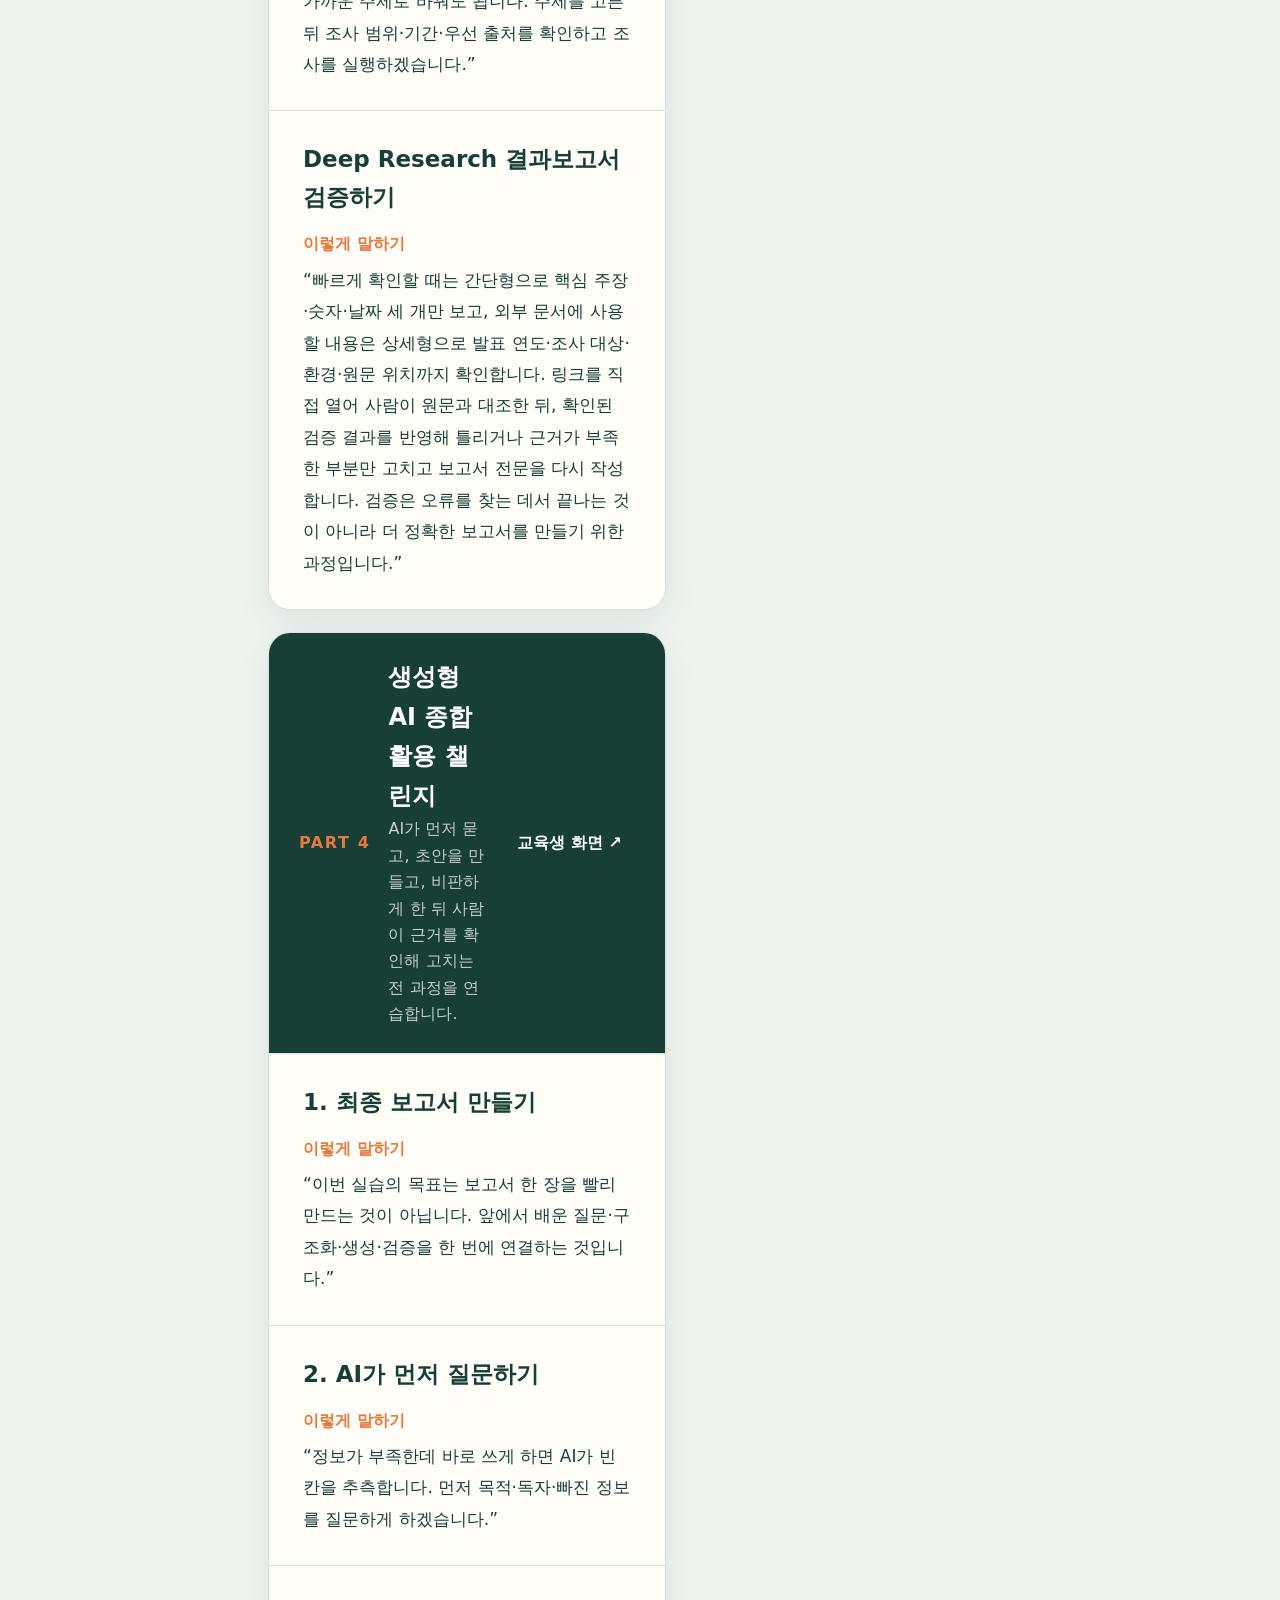
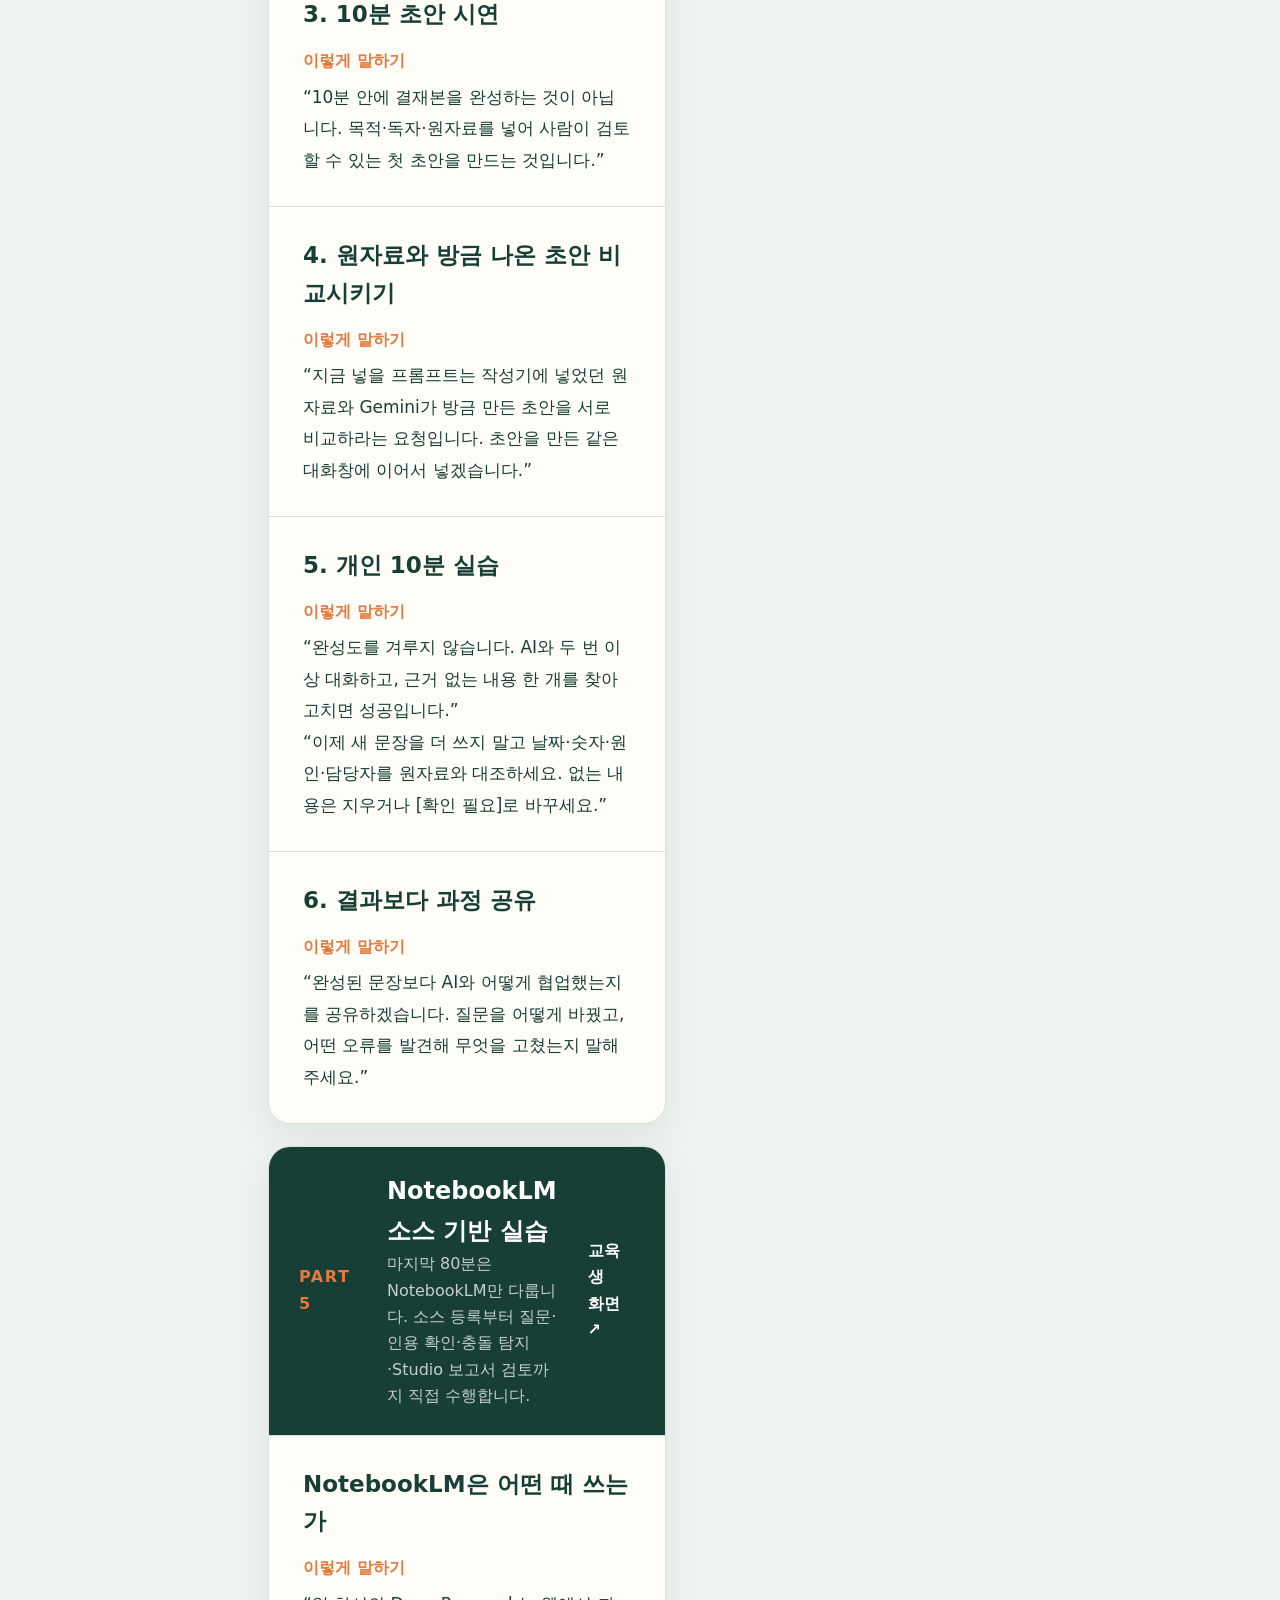
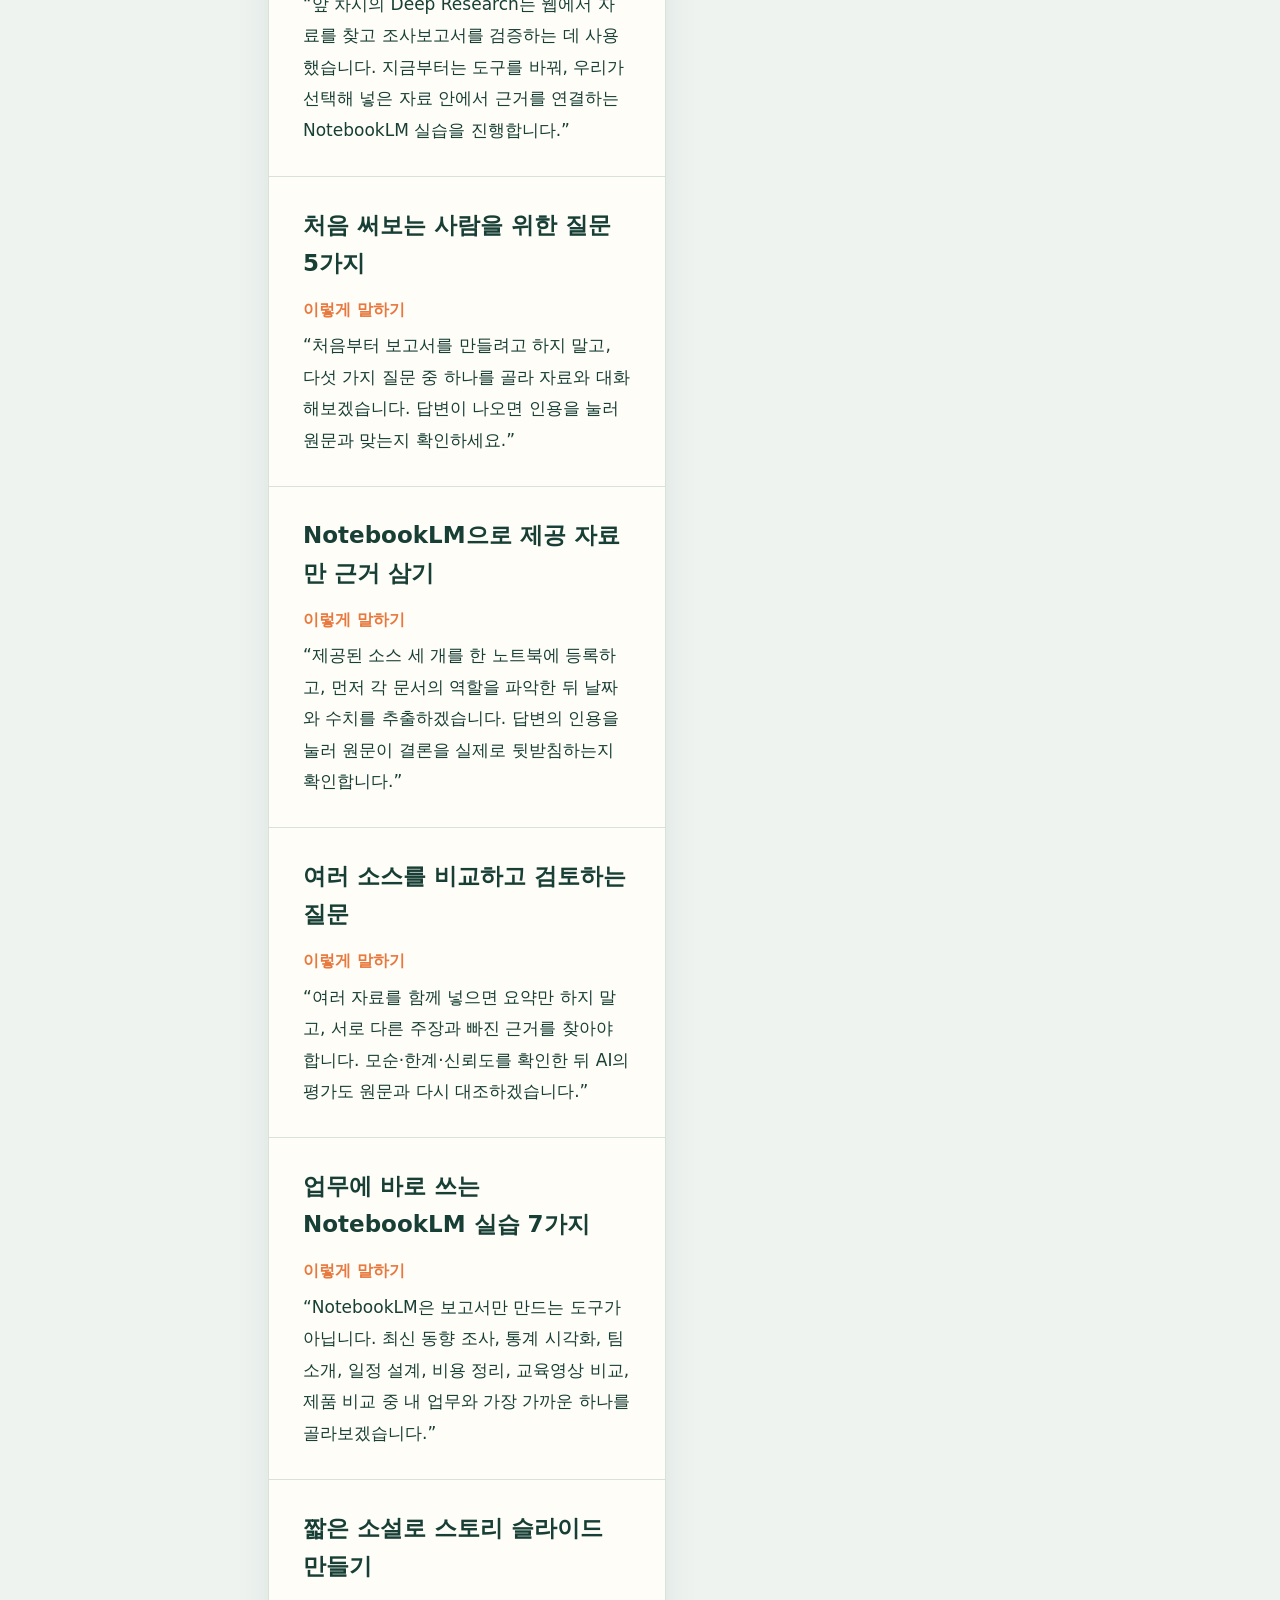
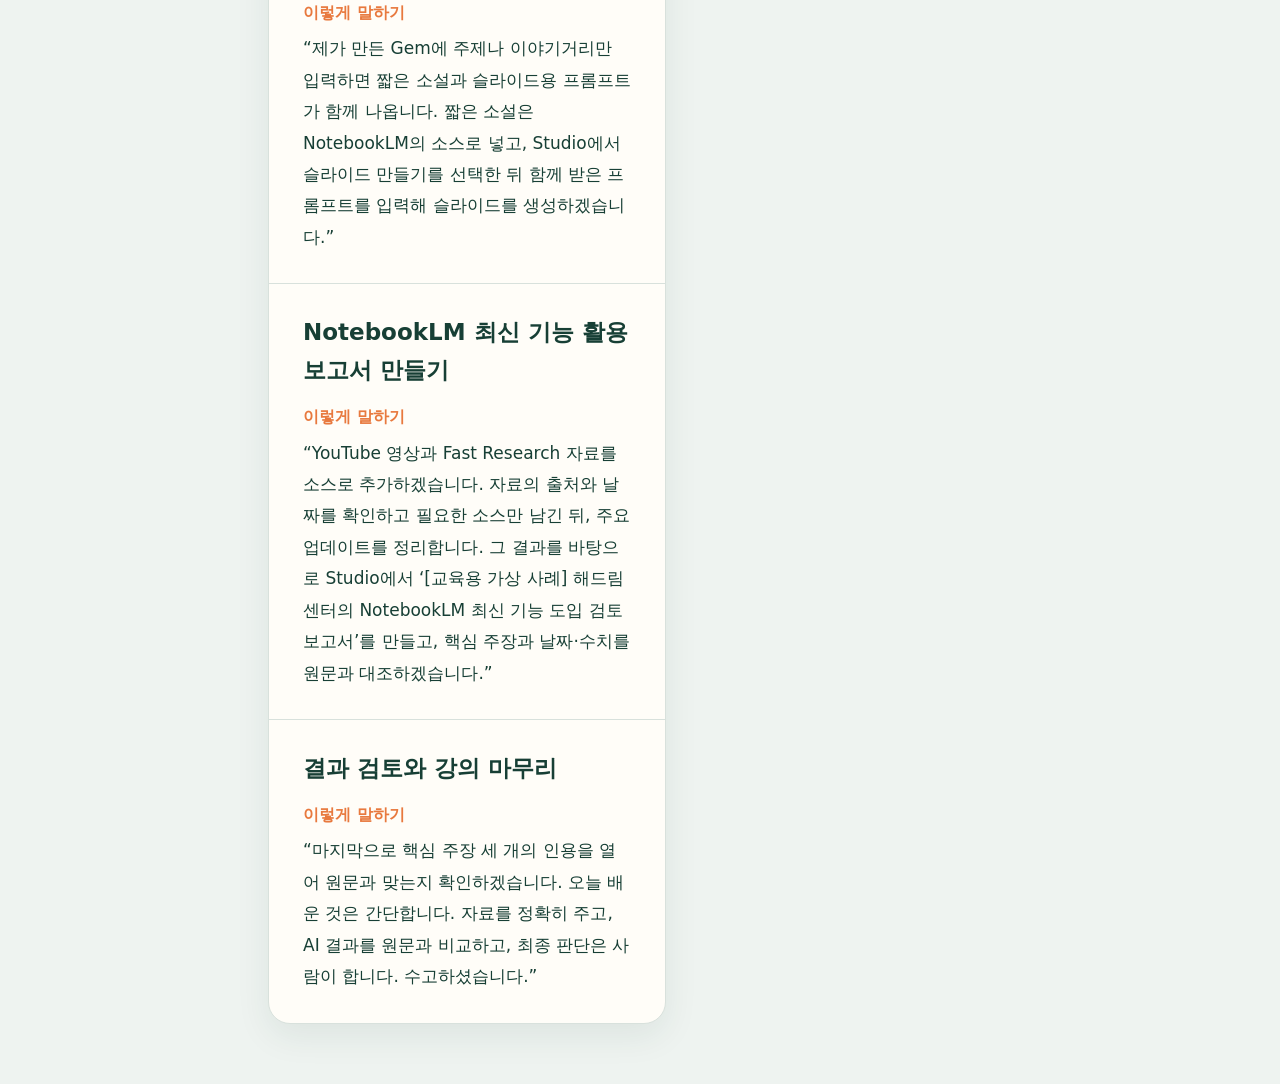
==== commit 4927cf51: "Add verified final report step" ====
--- a/instructor.html
+++ b/instructor.html
@@ -62,7 +62,7 @@
       <article class="scene"><h3>5. 업무자료로 보고서 초안 만들기</h3><div class="script"><b>이렇게 말하기</b><p>“지금까지는 보고서 초안을 만들기 전에 필요한 질문법과 자료 읽기를 연습했습니다. 이제 네 가지 사례 중 하나를 고르고 작성기를 열어 보고서 프롬프트를 만드세요. 그 프롬프트를 Gemini에 입력해 첫 초안을 만듭니다. 대화창을 닫지 말고 A 또는 B 중 하나를 이어서 입력한 뒤, 사실·수치·일정이 유지됐는지와 원자료에 없는 내용이 생기지 않았는지 비교하고 직접 수정합니다.”</p></div></article>
       <article class="scene"><h3>6. 변환 결과 비교·공유</h3><div class="script"><b>이렇게 말하기</b><p>“결과를 60초로 공유하겠습니다. 어떤 원자료와 두 형식을 선택했는지, 두 형식이 각각 누구에게 언제 유용한지, 같은 사실이 달라지거나 빠지지 않았는지, AI가 잘한 부분과 사람이 수정한 부분이 무엇인지 순서대로 말해주세요.”</p></div></article>
       <article class="scene"><h3>Deep Research 조사보고서 만들기</h3><div class="script"><b>이렇게 말하기</b><p>“Deep Research는 여러 공개자료를 조사해 출처가 연결된 보고서를 만드는 기능입니다. 예시는 생성형 AI 교육이지만, 현장 안전, 친환경 포장, 직원 교육, 업무 자동화, 식품 트렌드, 지역행사 사례처럼 내 업무와 가까운 주제로 바꿔도 됩니다. 주제를 고른 뒤 조사 범위·기간·우선 출처를 확인하고 조사를 실행하겠습니다.”</p></div></article>
-      <article class="scene"><h3>Deep Research 결과보고서 검증하기</h3><div class="script"><b>이렇게 말하기</b><p>“빠르게 확인할 때는 간단형으로 핵심 주장·숫자·날짜 세 개만 봅니다. 외부 문서에 사용할 내용은 상세형으로 출처의 발표 연도, 조사 대상과 환경, 원문 위치까지 확인합니다. 두 경우 모두 마지막에는 링크를 직접 열어 사람이 원문과 대조합니다.”</p></div></article>
+      <article class="scene"><h3>Deep Research 결과보고서 검증하기</h3><div class="script"><b>이렇게 말하기</b><p>“빠르게 확인할 때는 간단형으로 핵심 주장·숫자·날짜 세 개만 보고, 외부 문서에 사용할 내용은 상세형으로 발표 연도·조사 대상·환경·원문 위치까지 확인합니다. 링크를 직접 열어 사람이 원문과 대조한 뒤, 확인된 검증 결과를 반영해 틀리거나 근거가 부족한 부분만 고치고 보고서 전문을 다시 작성합니다. 검증은 오류를 찾는 데서 끝나는 것이 아니라 더 정확한 보고서를 만들기 위한 과정입니다.”</p></div></article>
     </section>
 
     <section class="part" id="part4" data-title="PART 4 · 종합실습">
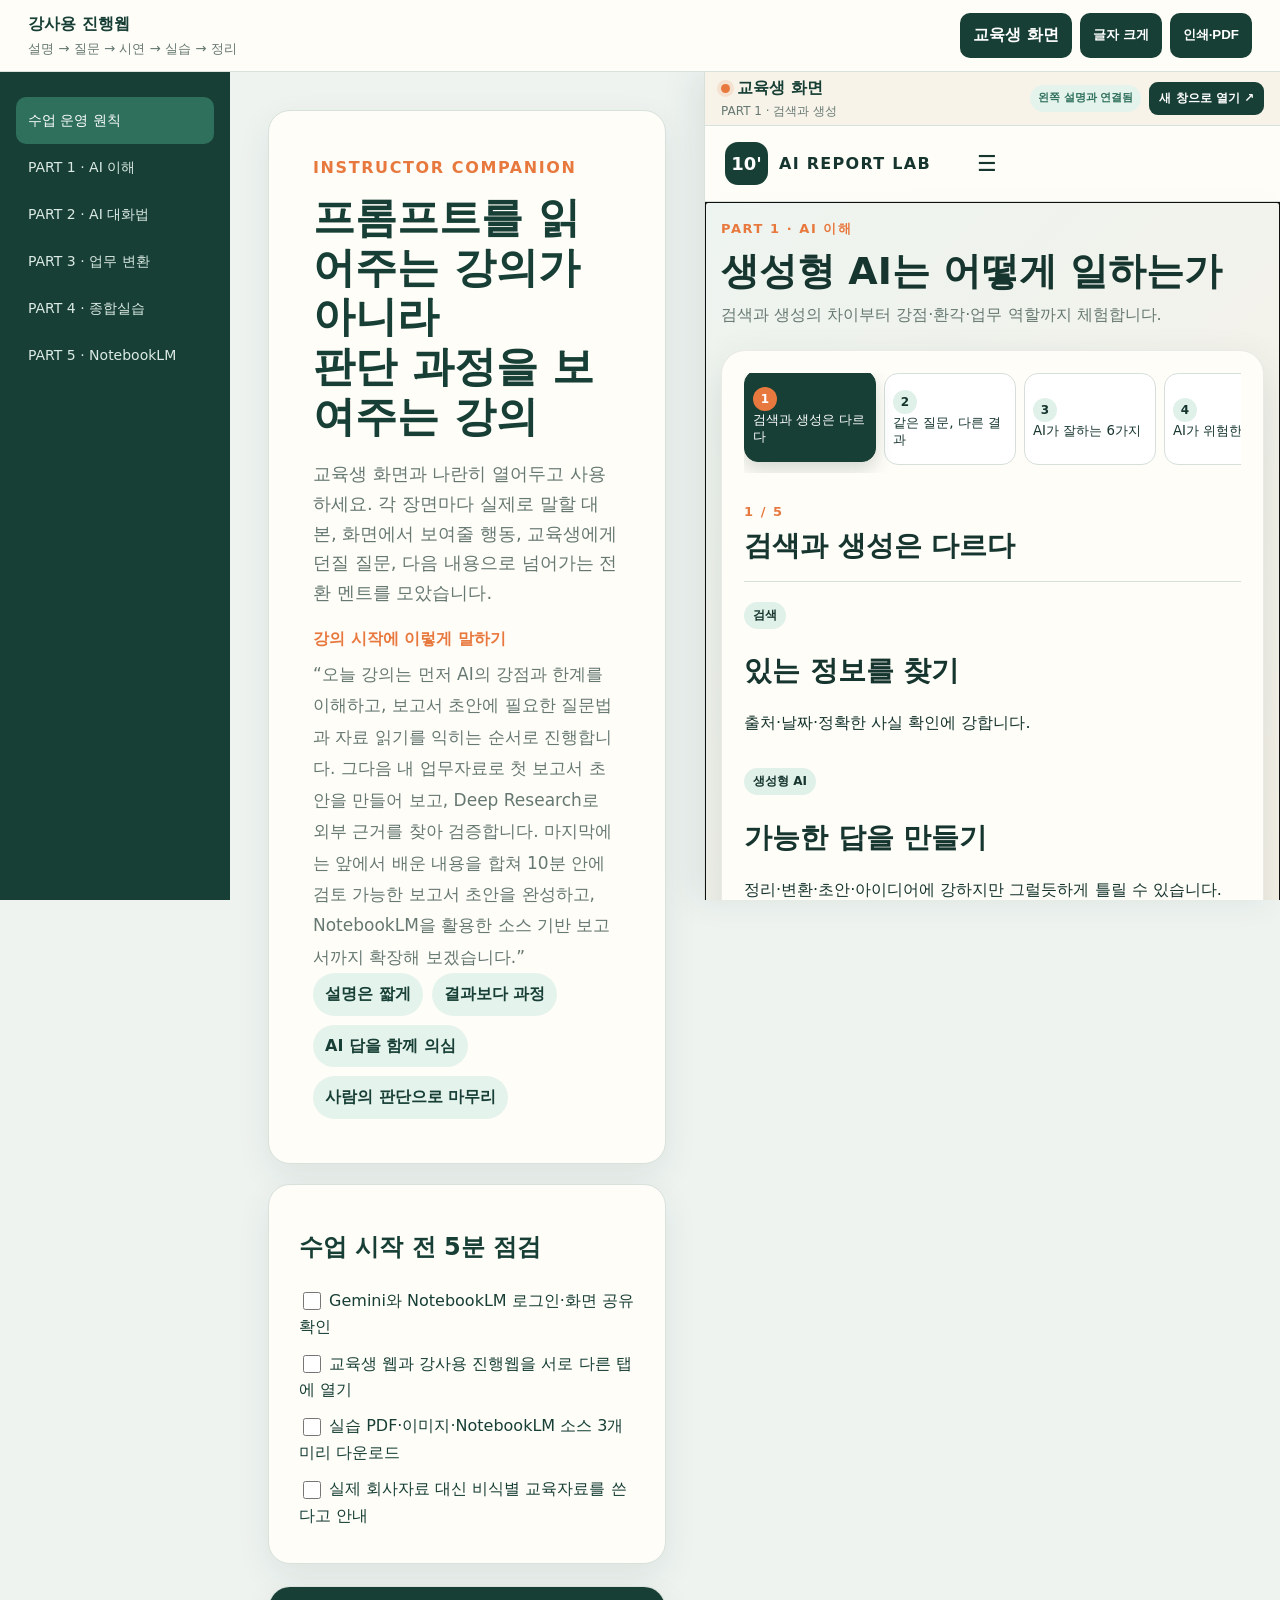
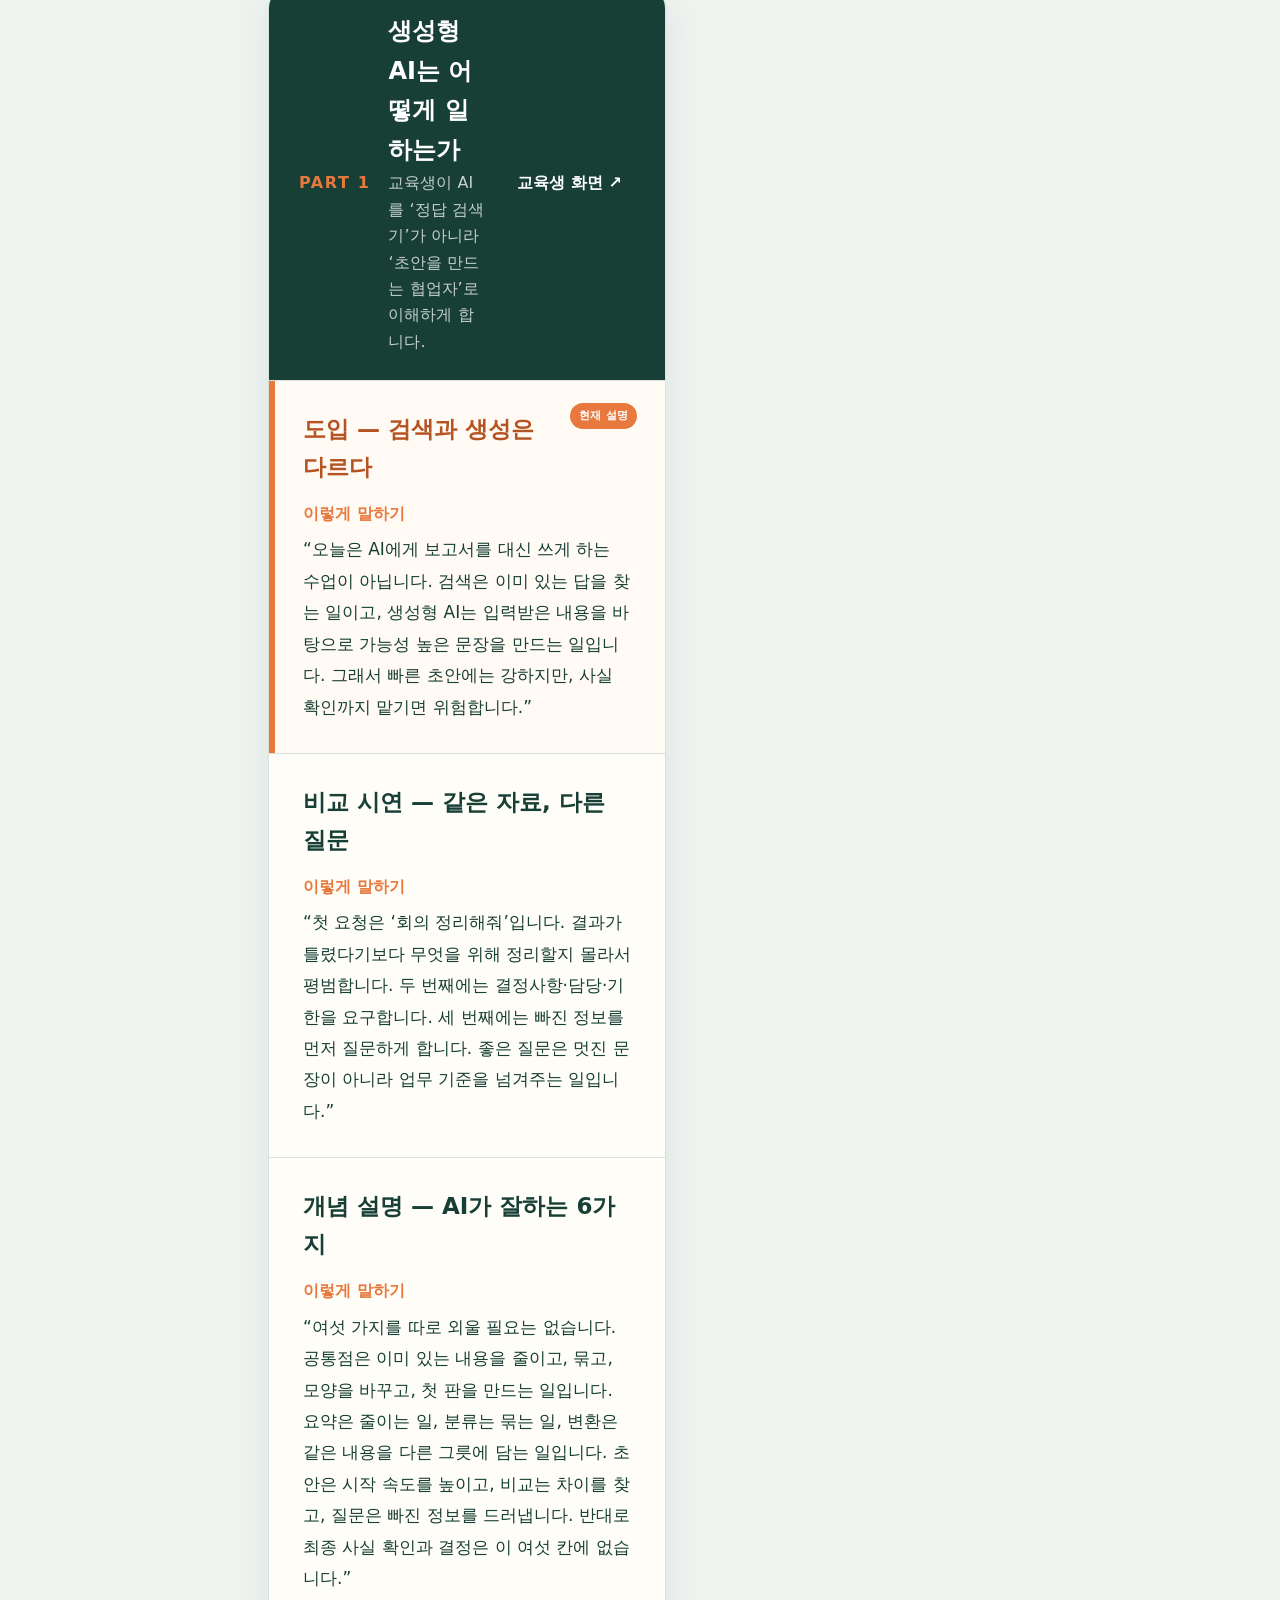
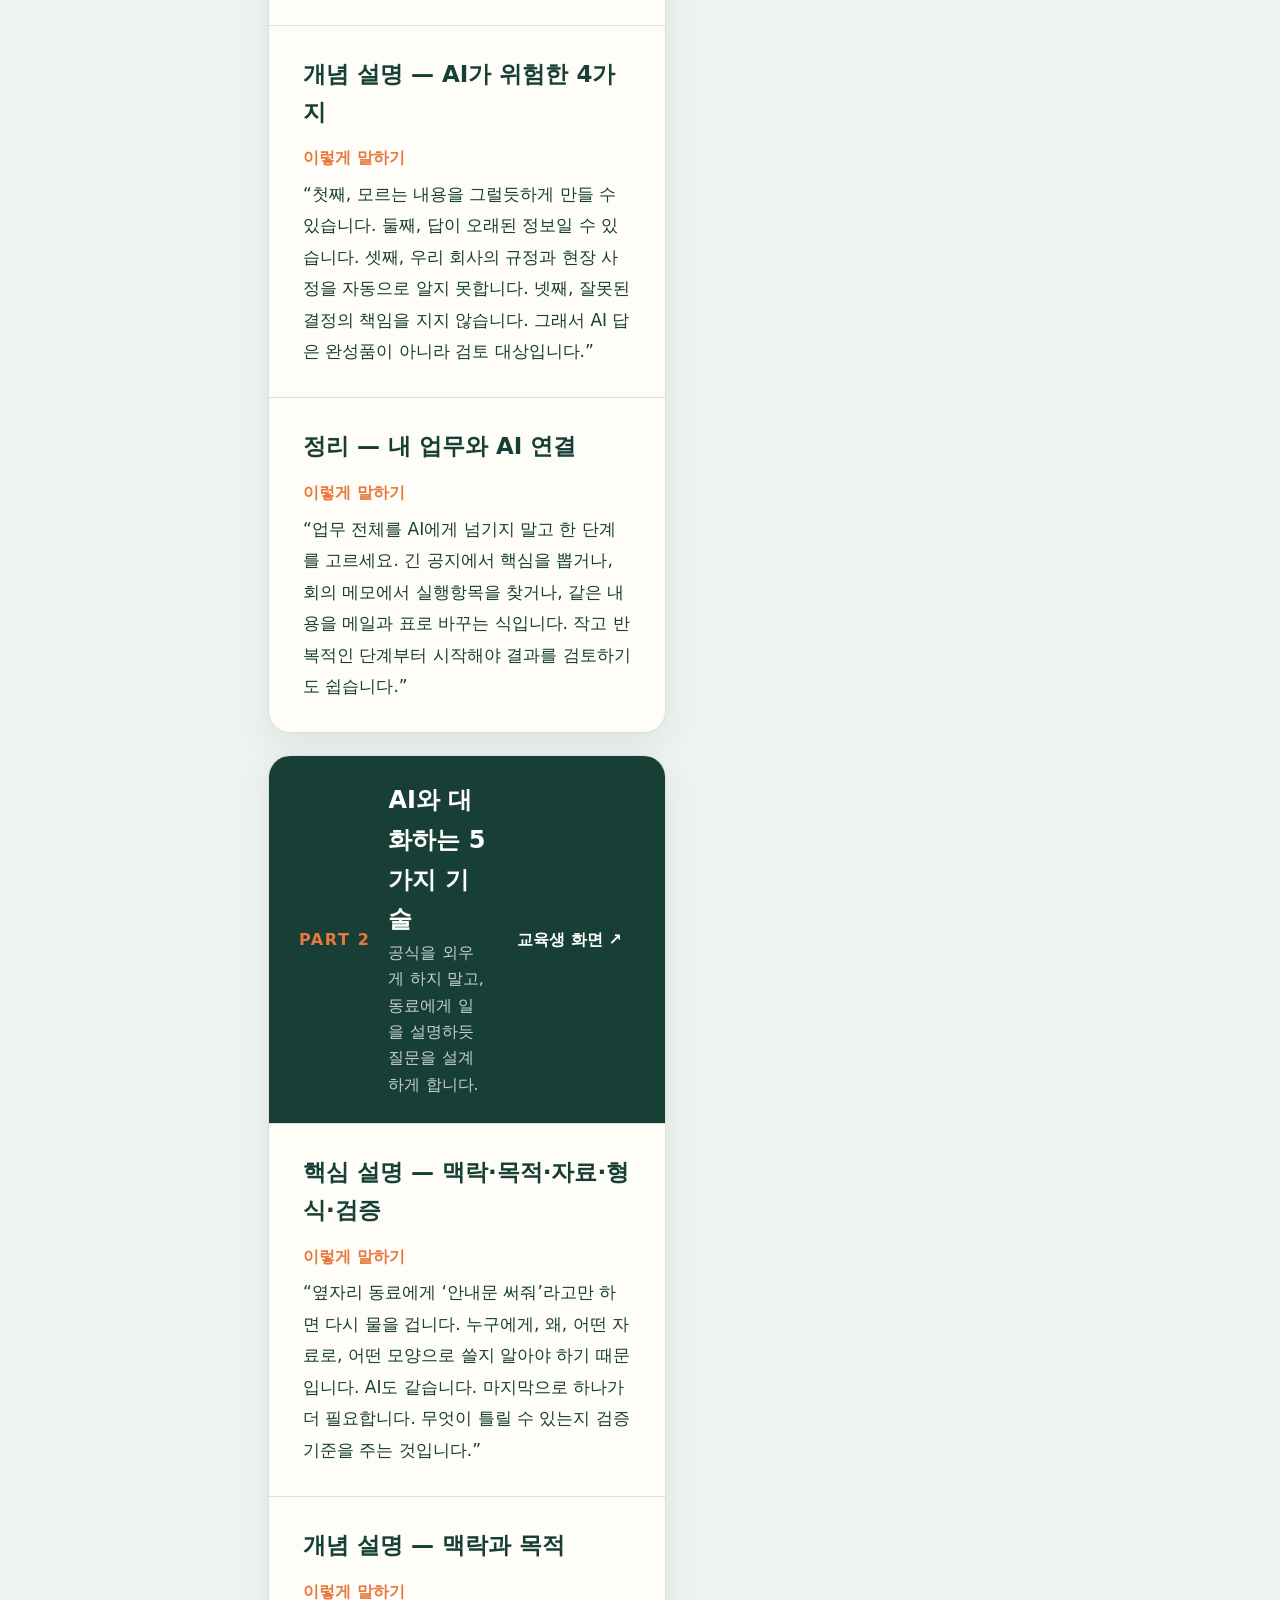
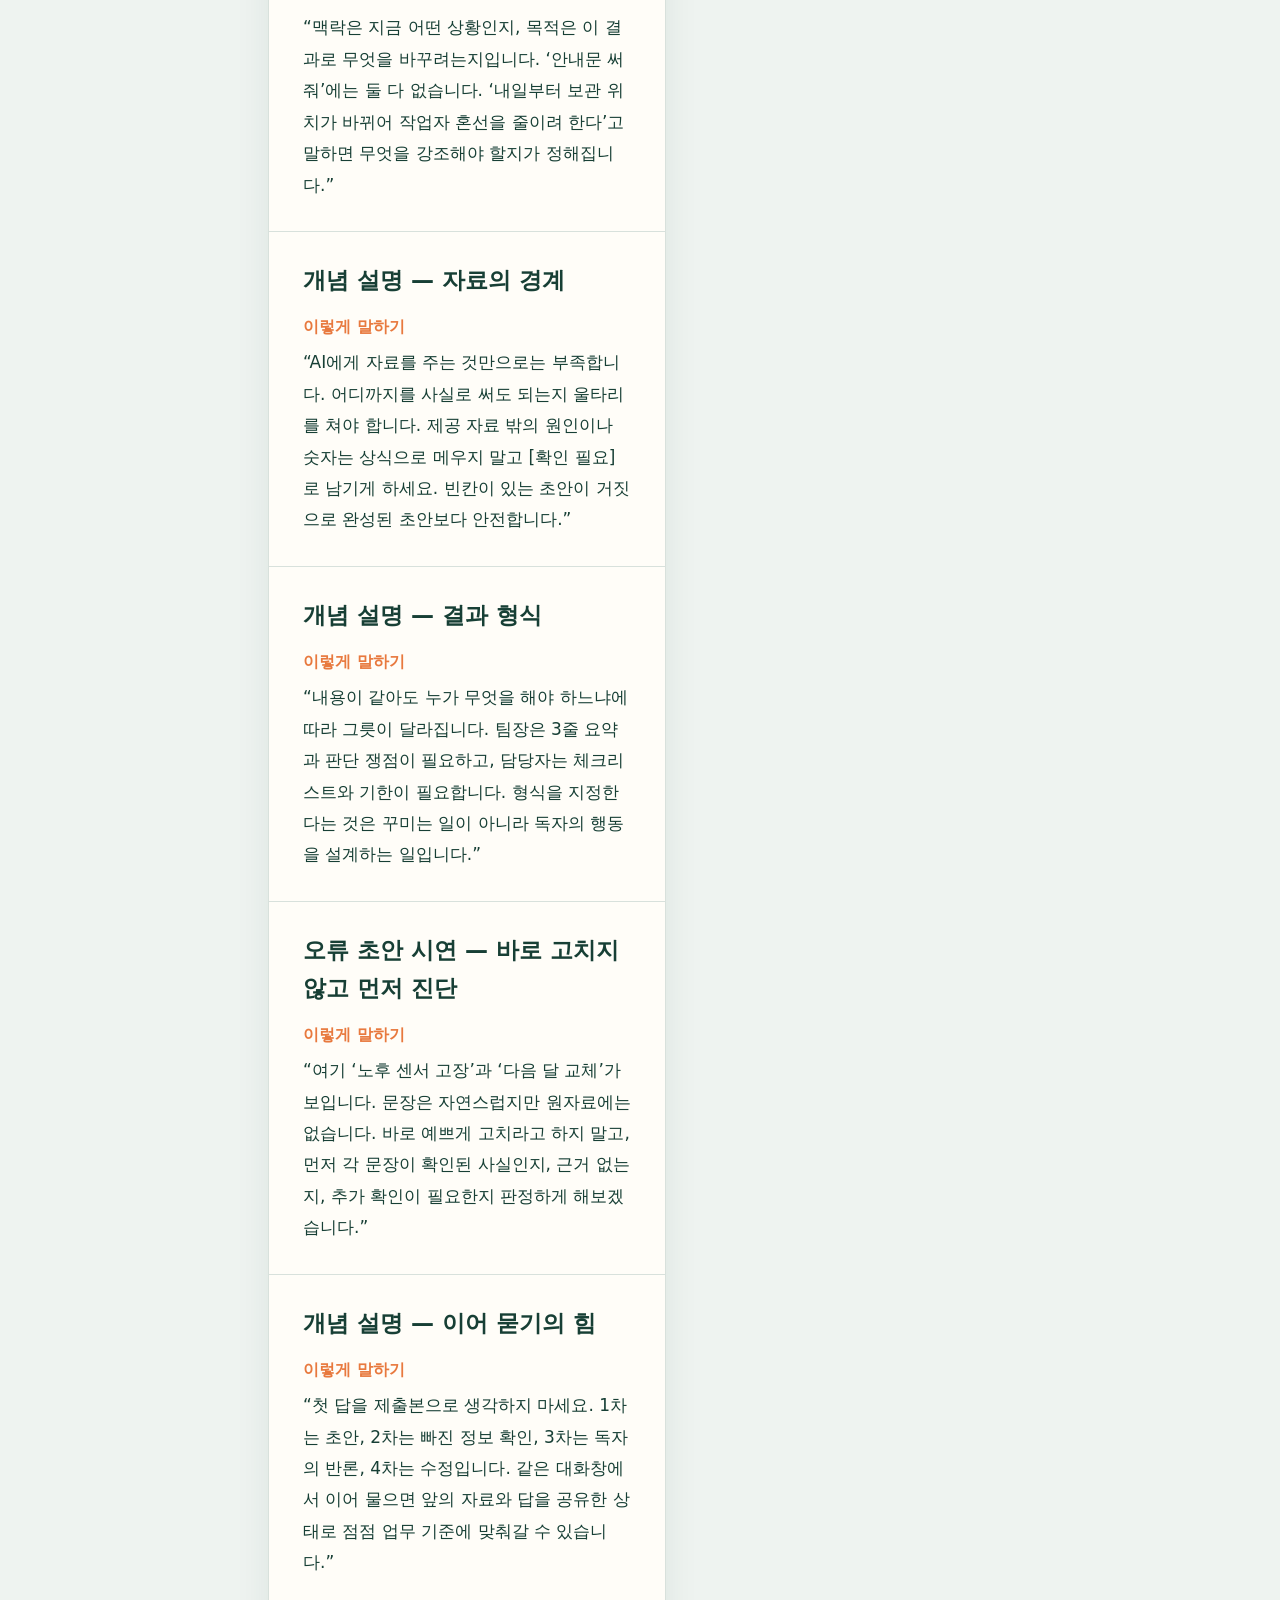
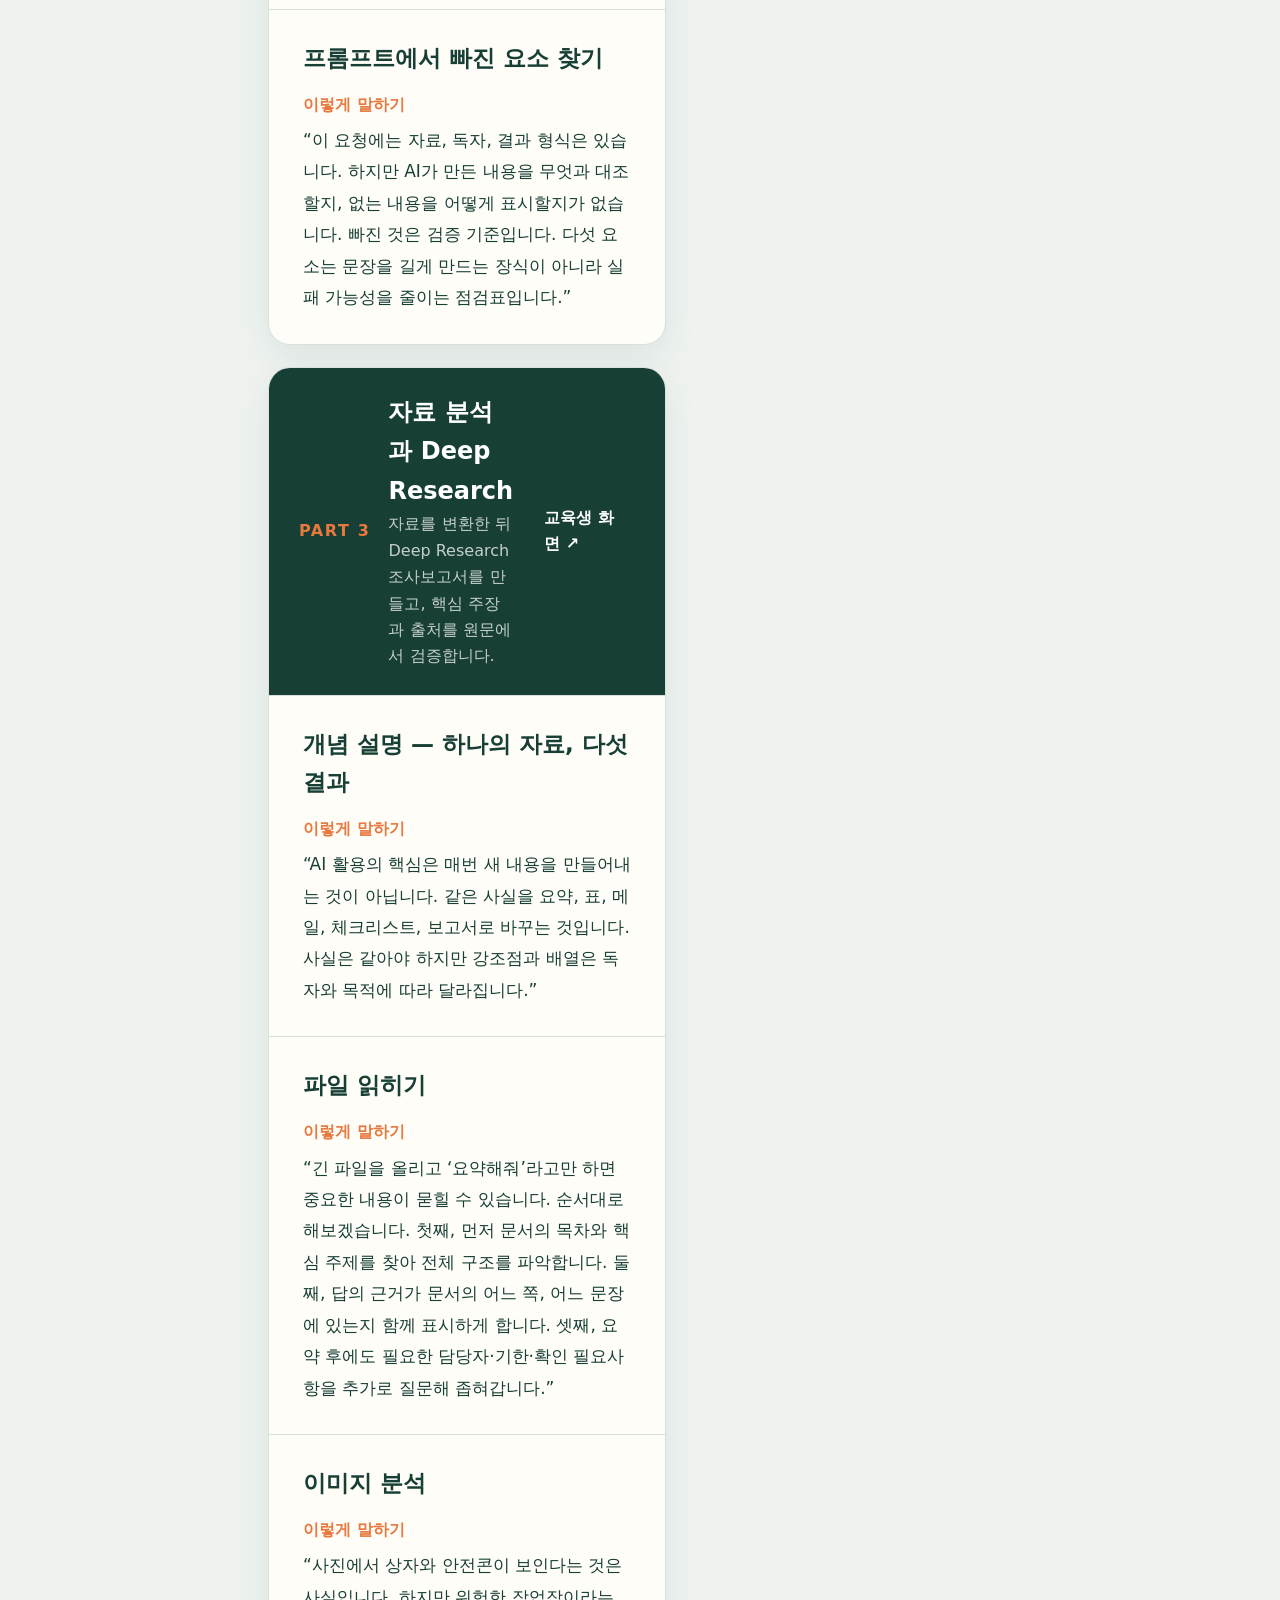
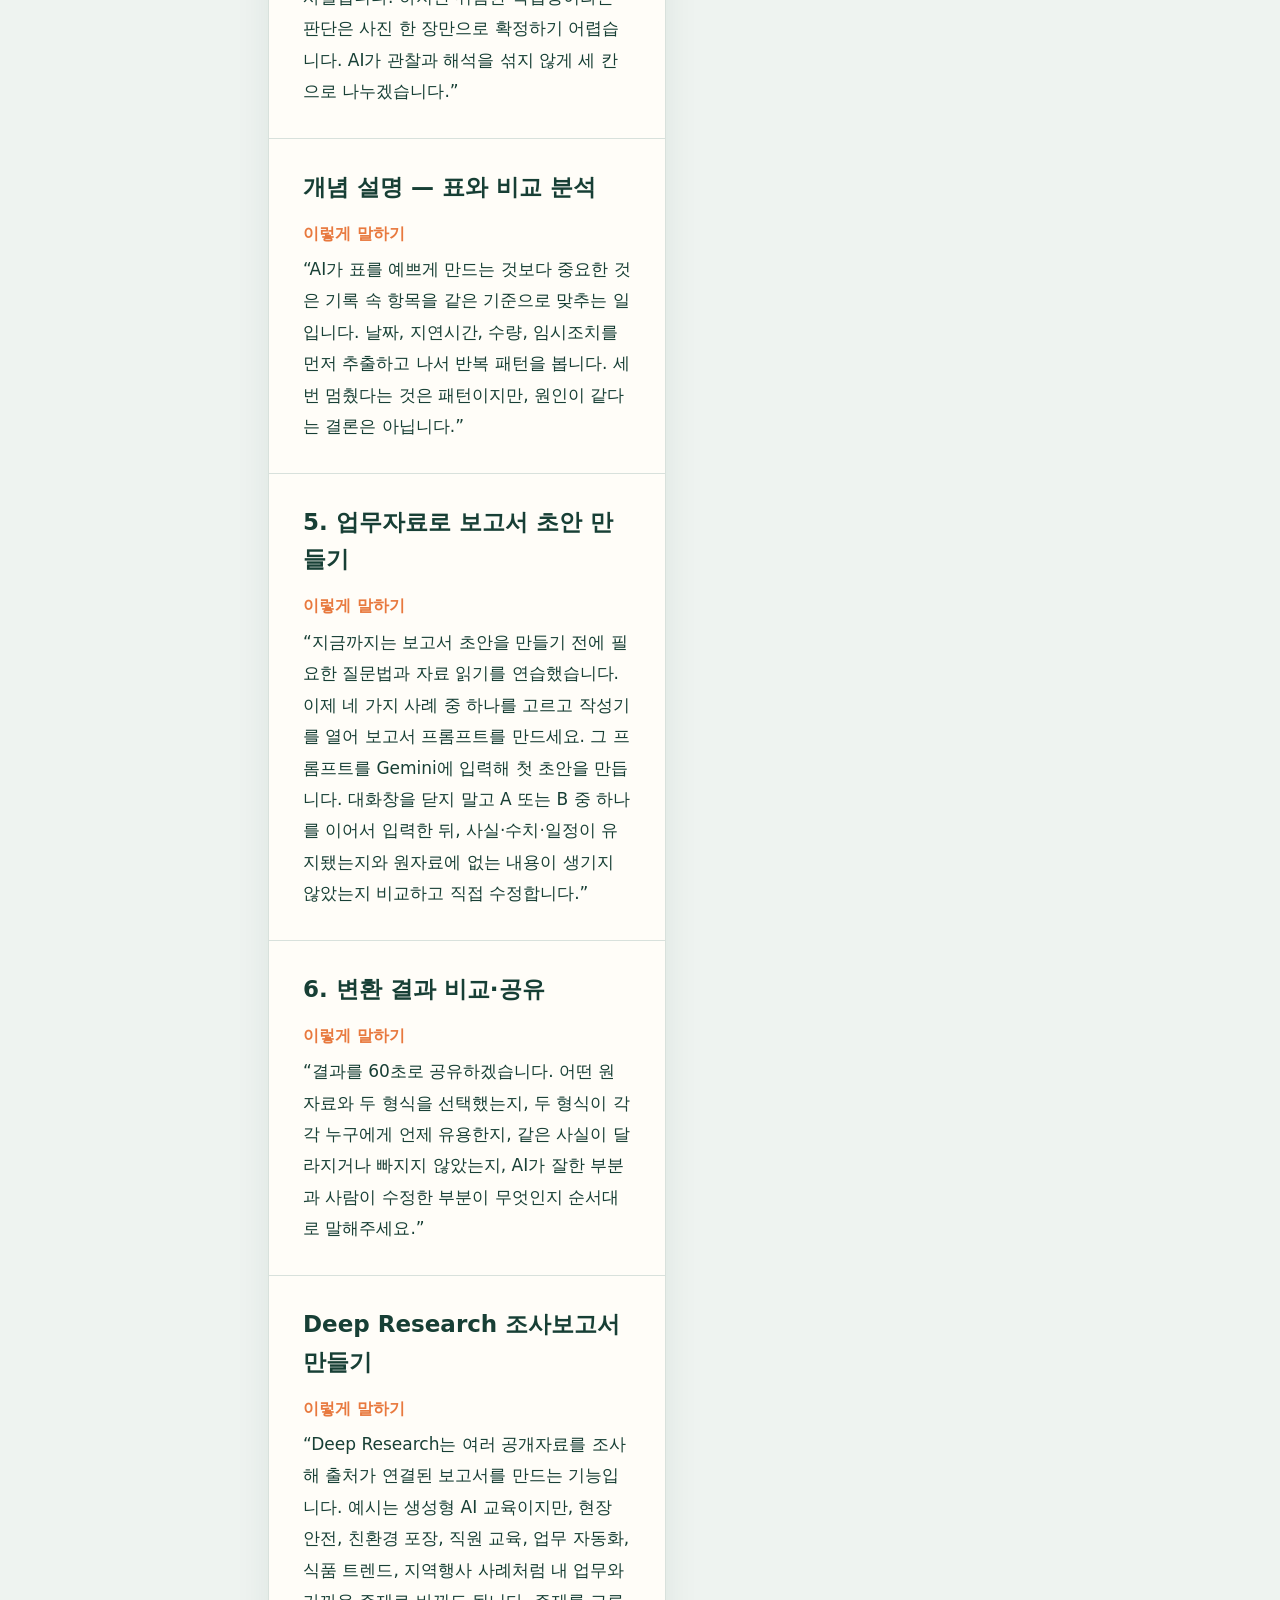
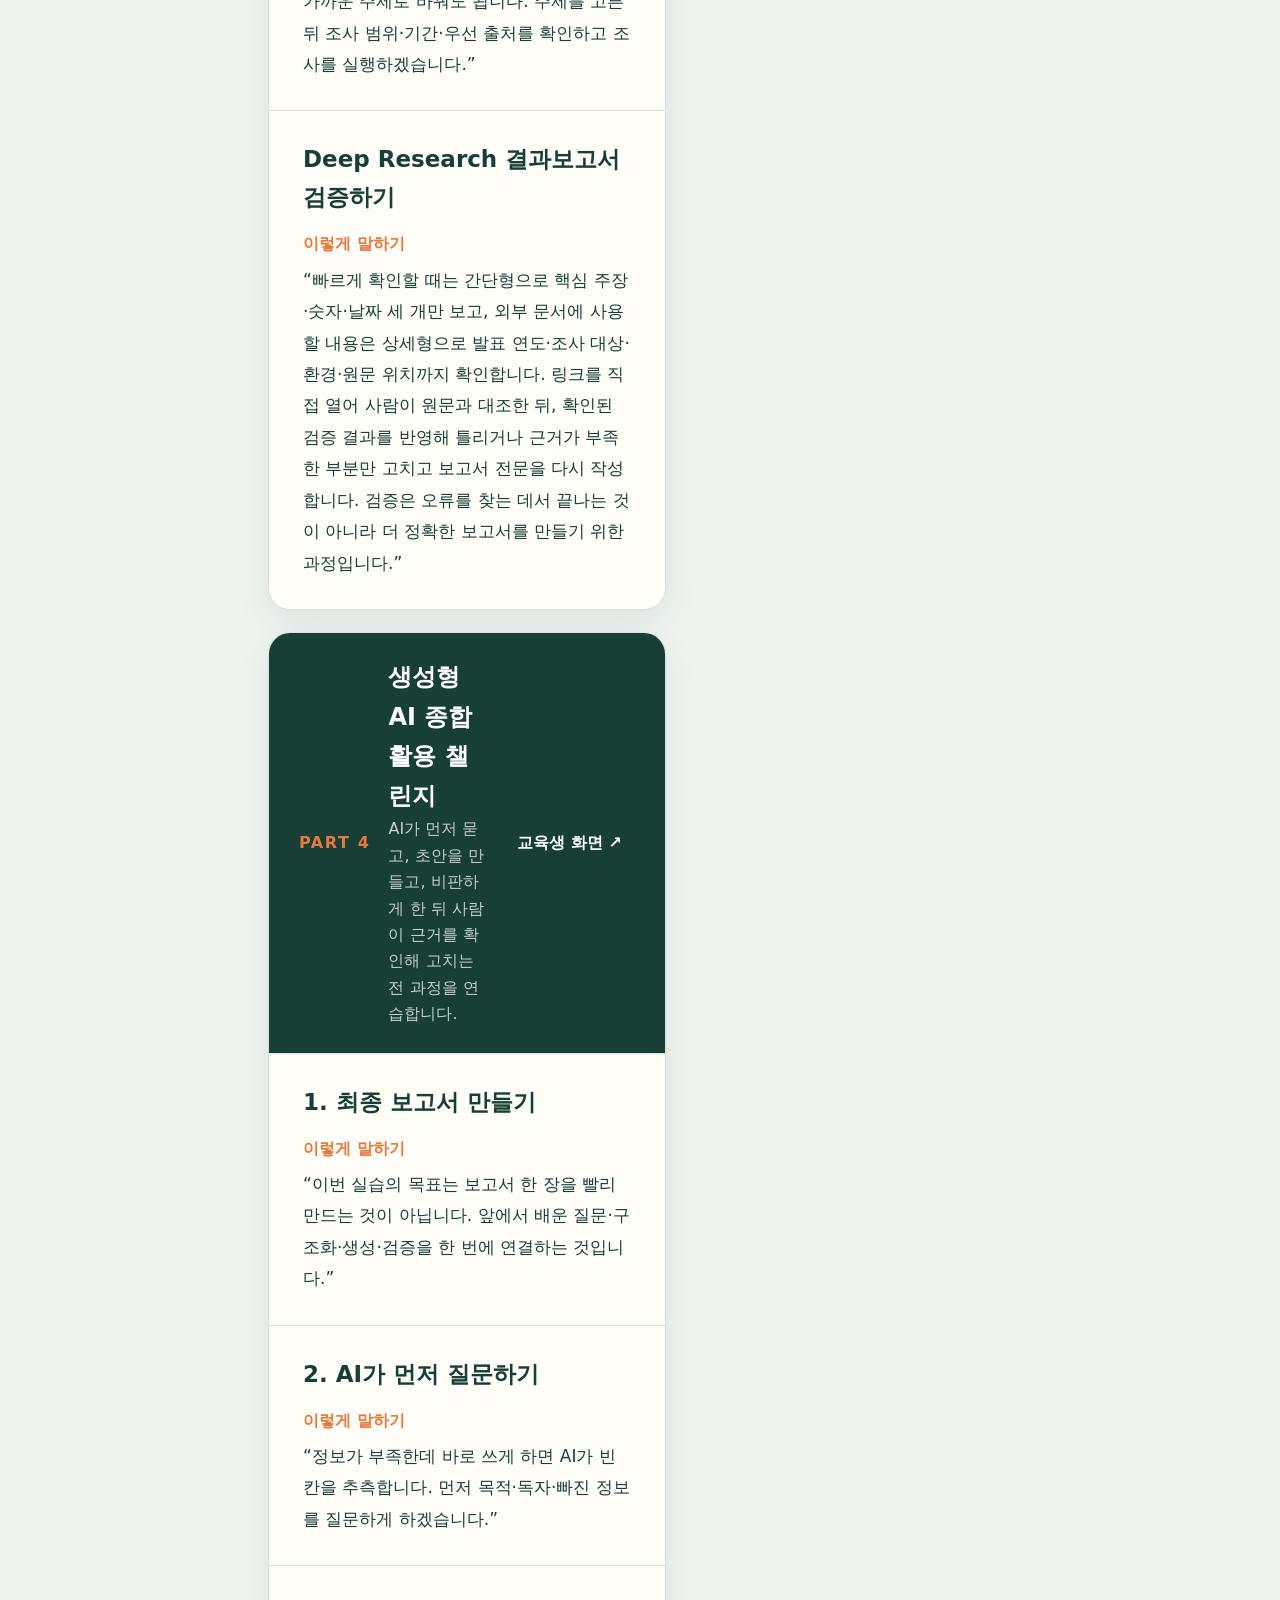
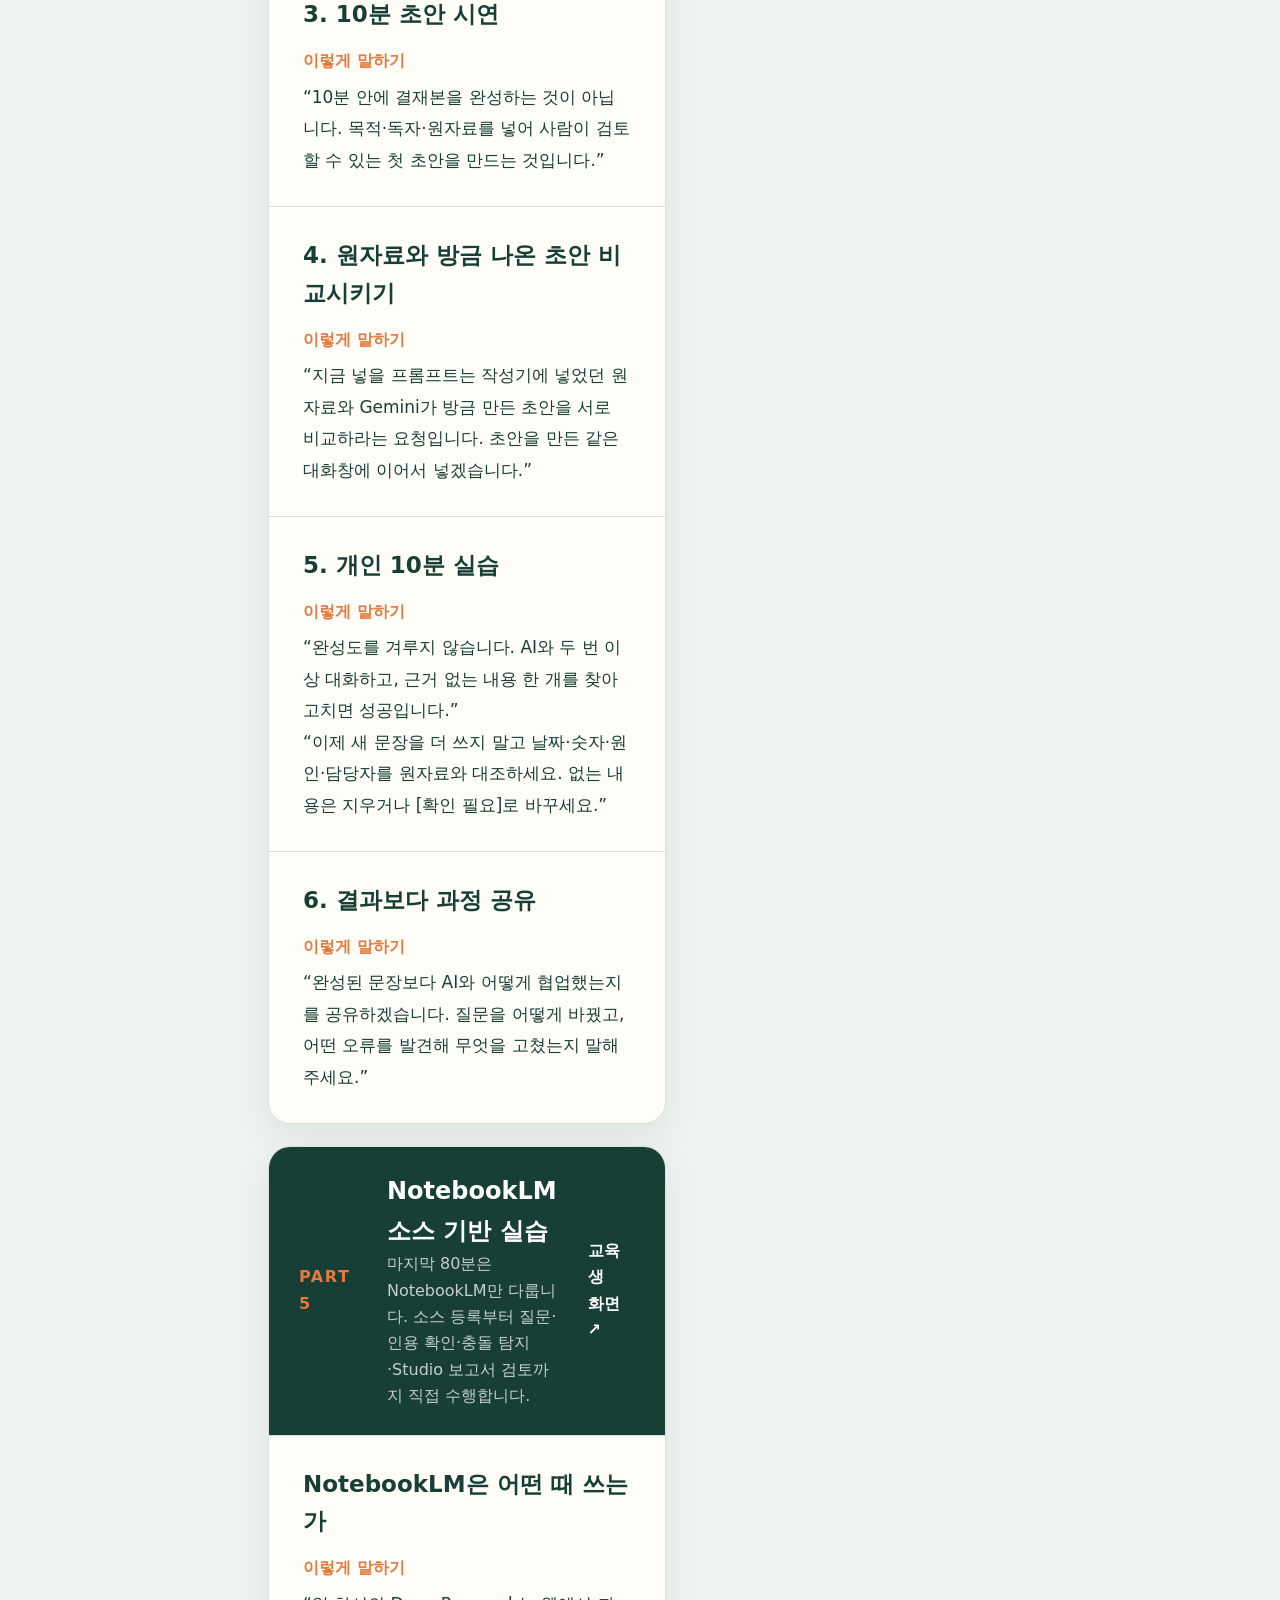
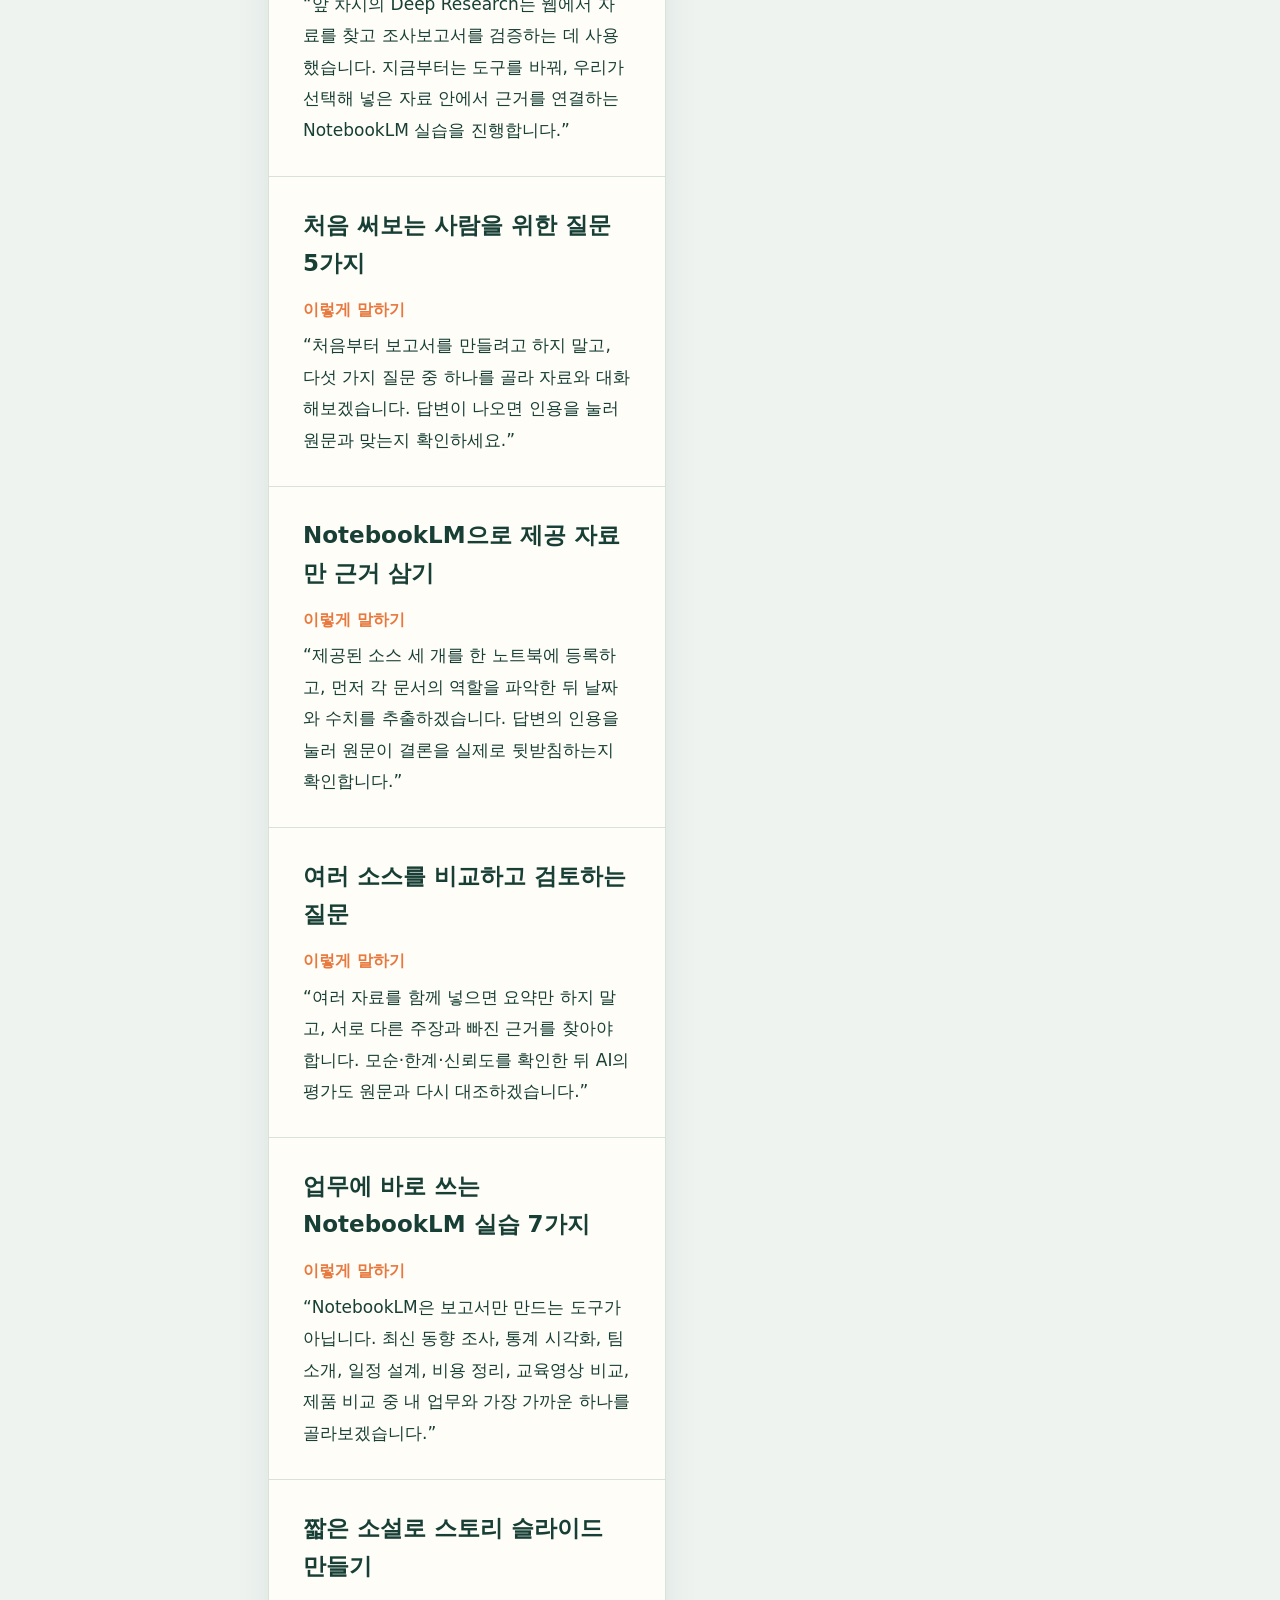
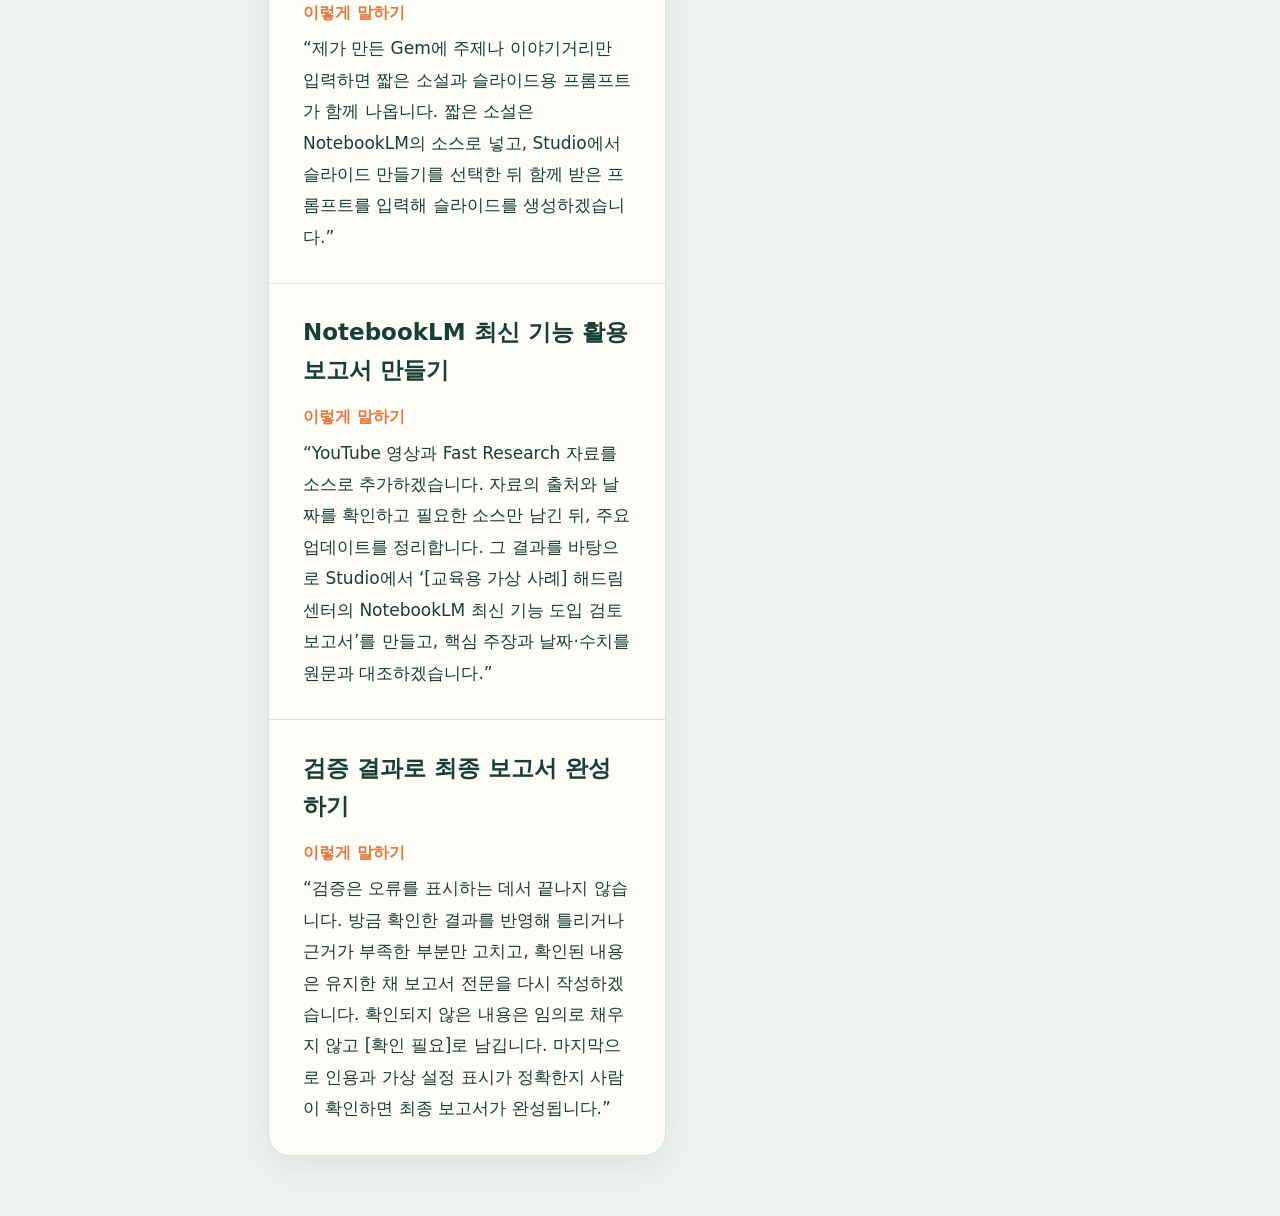
==== commit b34bdebc: "Add final NotebookLM report step" ====
--- a/instructor.html
+++ b/instructor.html
@@ -84,7 +84,7 @@
       <article class="scene"><h3>업무에 바로 쓰는 NotebookLM 실습 7가지</h3><div class="script"><b>이렇게 말하기</b><p>“NotebookLM은 보고서만 만드는 도구가 아닙니다. 최신 동향 조사, 통계 시각화, 팀 소개, 일정 설계, 비용 정리, 교육영상 비교, 제품 비교 중 내 업무와 가장 가까운 하나를 골라보겠습니다.”</p></div></article>
       <article class="scene"><h3>짧은 소설로 스토리 슬라이드 만들기</h3><div class="script"><b>이렇게 말하기</b><p>“제가 만든 Gem에 주제나 이야기거리만 입력하면 짧은 소설과 슬라이드용 프롬프트가 함께 나옵니다. 짧은 소설은 NotebookLM의 소스로 넣고, Studio에서 슬라이드 만들기를 선택한 뒤 함께 받은 프롬프트를 입력해 슬라이드를 생성하겠습니다.”</p></div></article>
       <article class="scene"><h3>NotebookLM 최신 기능 활용 보고서 만들기</h3><div class="script"><b>이렇게 말하기</b><p>“YouTube 영상과 Fast Research 자료를 소스로 추가하겠습니다. 자료의 출처와 날짜를 확인하고 필요한 소스만 남긴 뒤, 주요 업데이트를 정리합니다. 그 결과를 바탕으로 Studio에서 ‘[교육용 가상 사례] 해드림센터의 NotebookLM 최신 기능 도입 검토 보고서’를 만들고, 핵심 주장과 날짜·수치를 원문과 대조하겠습니다.”</p></div></article>
-      <article class="scene"><h3>결과 검토와 강의 마무리</h3><div class="script"><b>이렇게 말하기</b><p>“마지막으로 핵심 주장 세 개의 인용을 열어 원문과 맞는지 확인하겠습니다. 오늘 배운 것은 간단합니다. 자료를 정확히 주고, AI 결과를 원문과 비교하고, 최종 판단은 사람이 합니다. 수고하셨습니다.”</p></div></article>
+      <article class="scene"><h3>검증 결과로 최종 보고서 완성하기</h3><div class="script"><b>이렇게 말하기</b><p>“검증은 오류를 표시하는 데서 끝나지 않습니다. 방금 확인한 결과를 반영해 틀리거나 근거가 부족한 부분만 고치고, 확인된 내용은 유지한 채 보고서 전문을 다시 작성하겠습니다. 확인되지 않은 내용은 임의로 채우지 않고 [확인 필요]로 남깁니다. 마지막으로 인용과 가상 설정 표시가 정확한지 사람이 확인하면 최종 보고서가 완성됩니다.”</p></div></article>
     </section>
   </main>
   <button id="top" aria-label="맨 위로">↑</button>
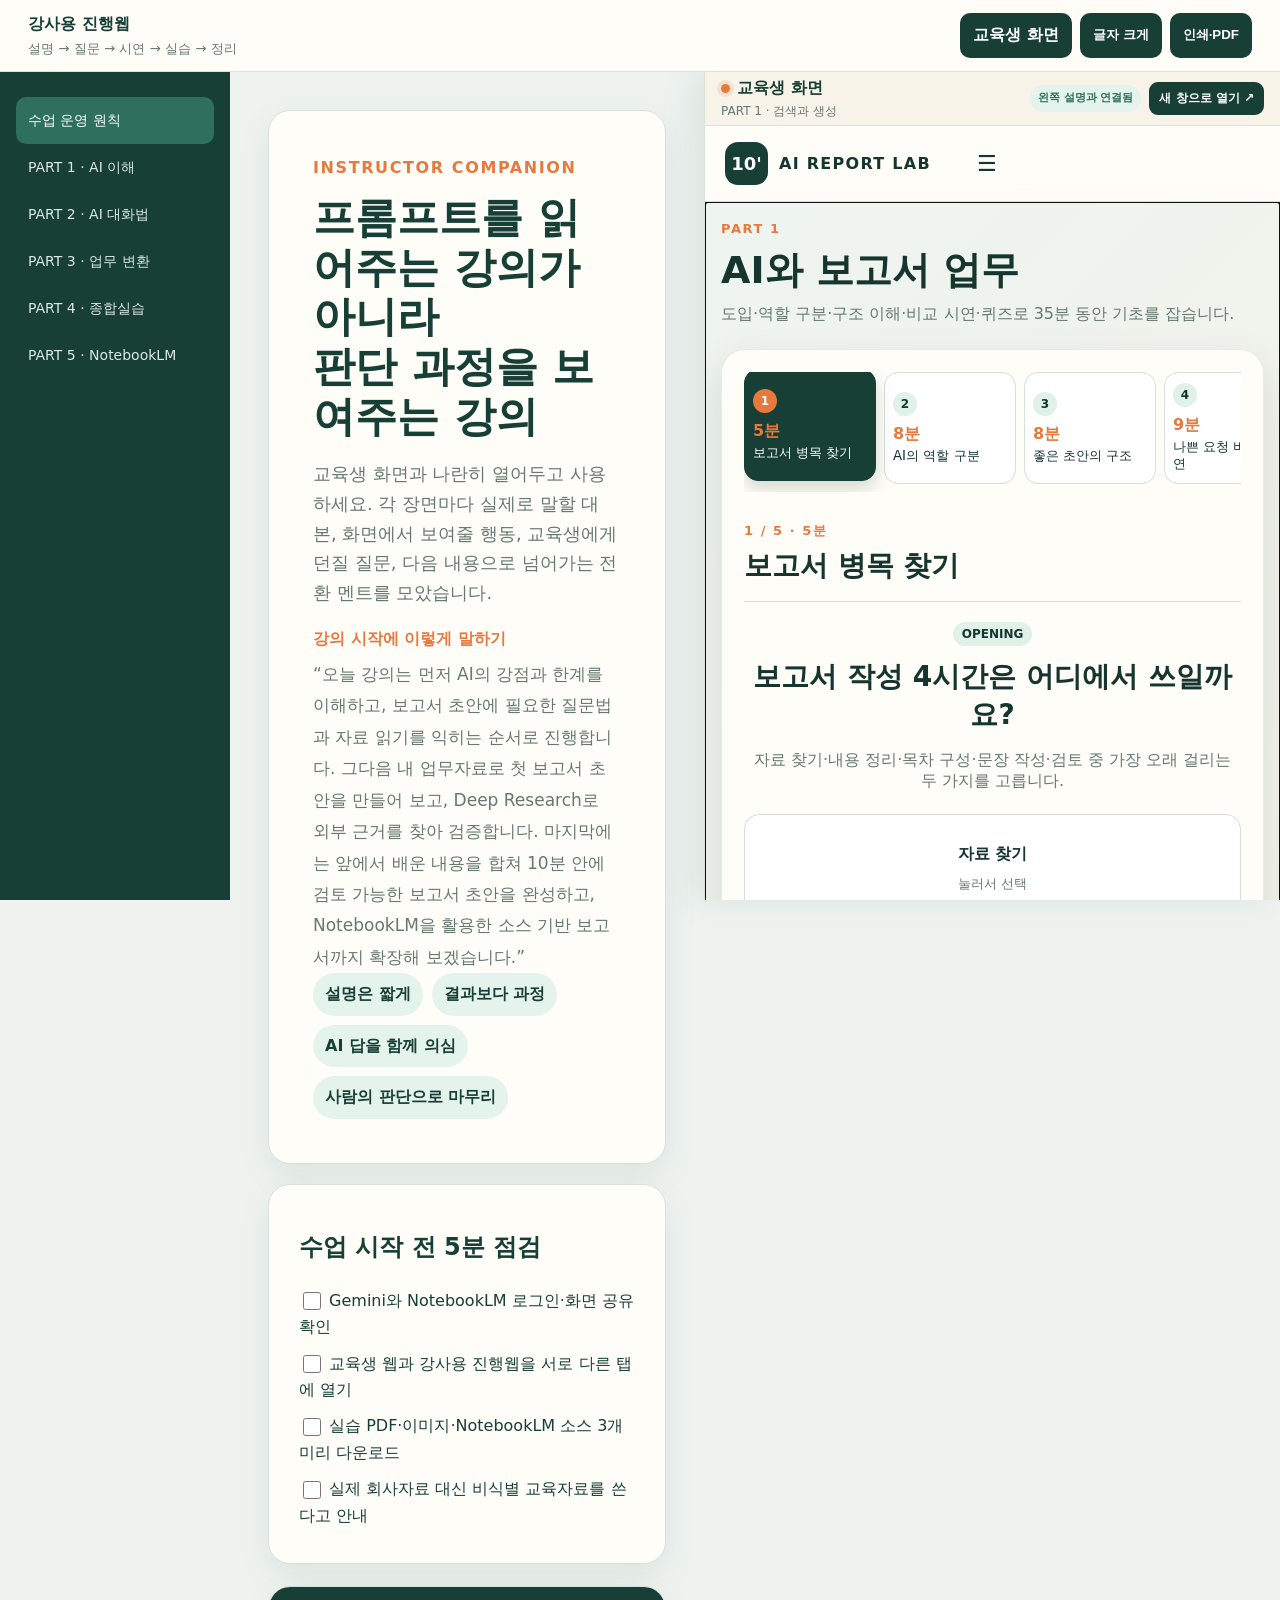
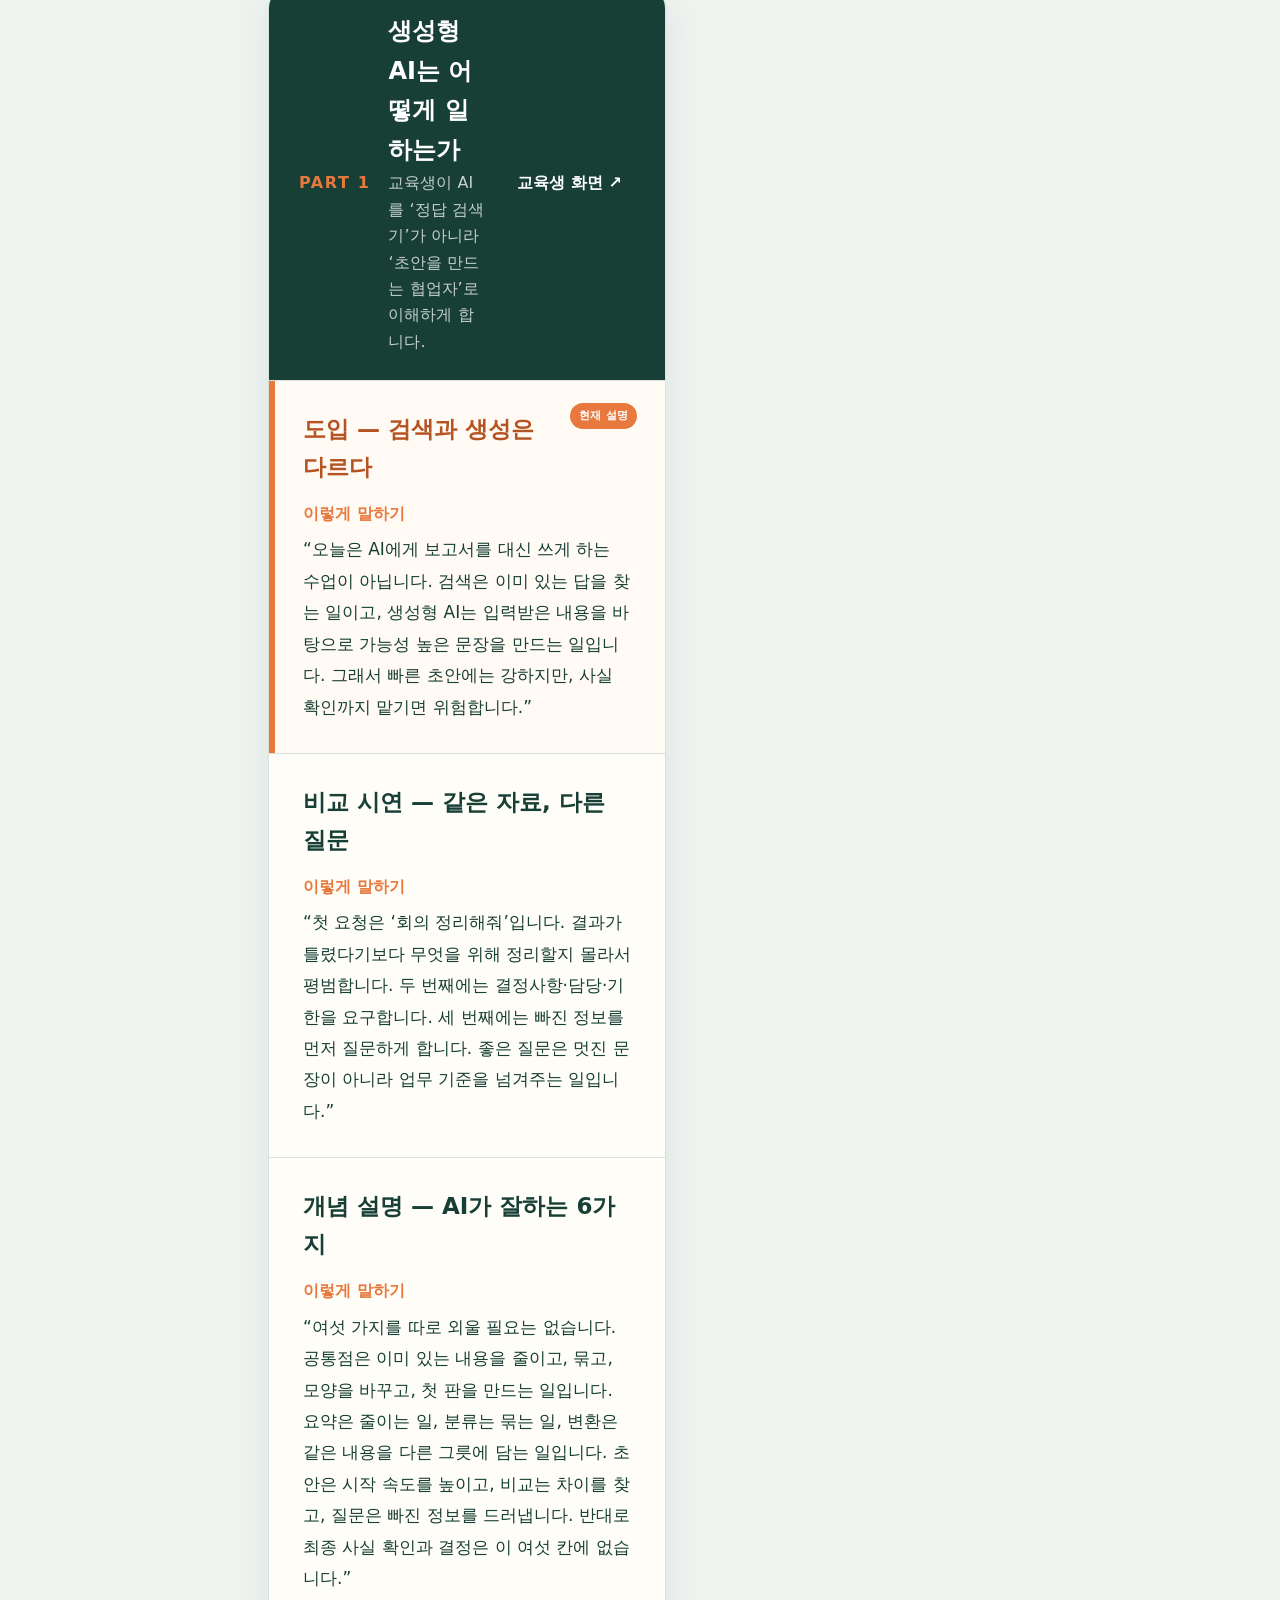
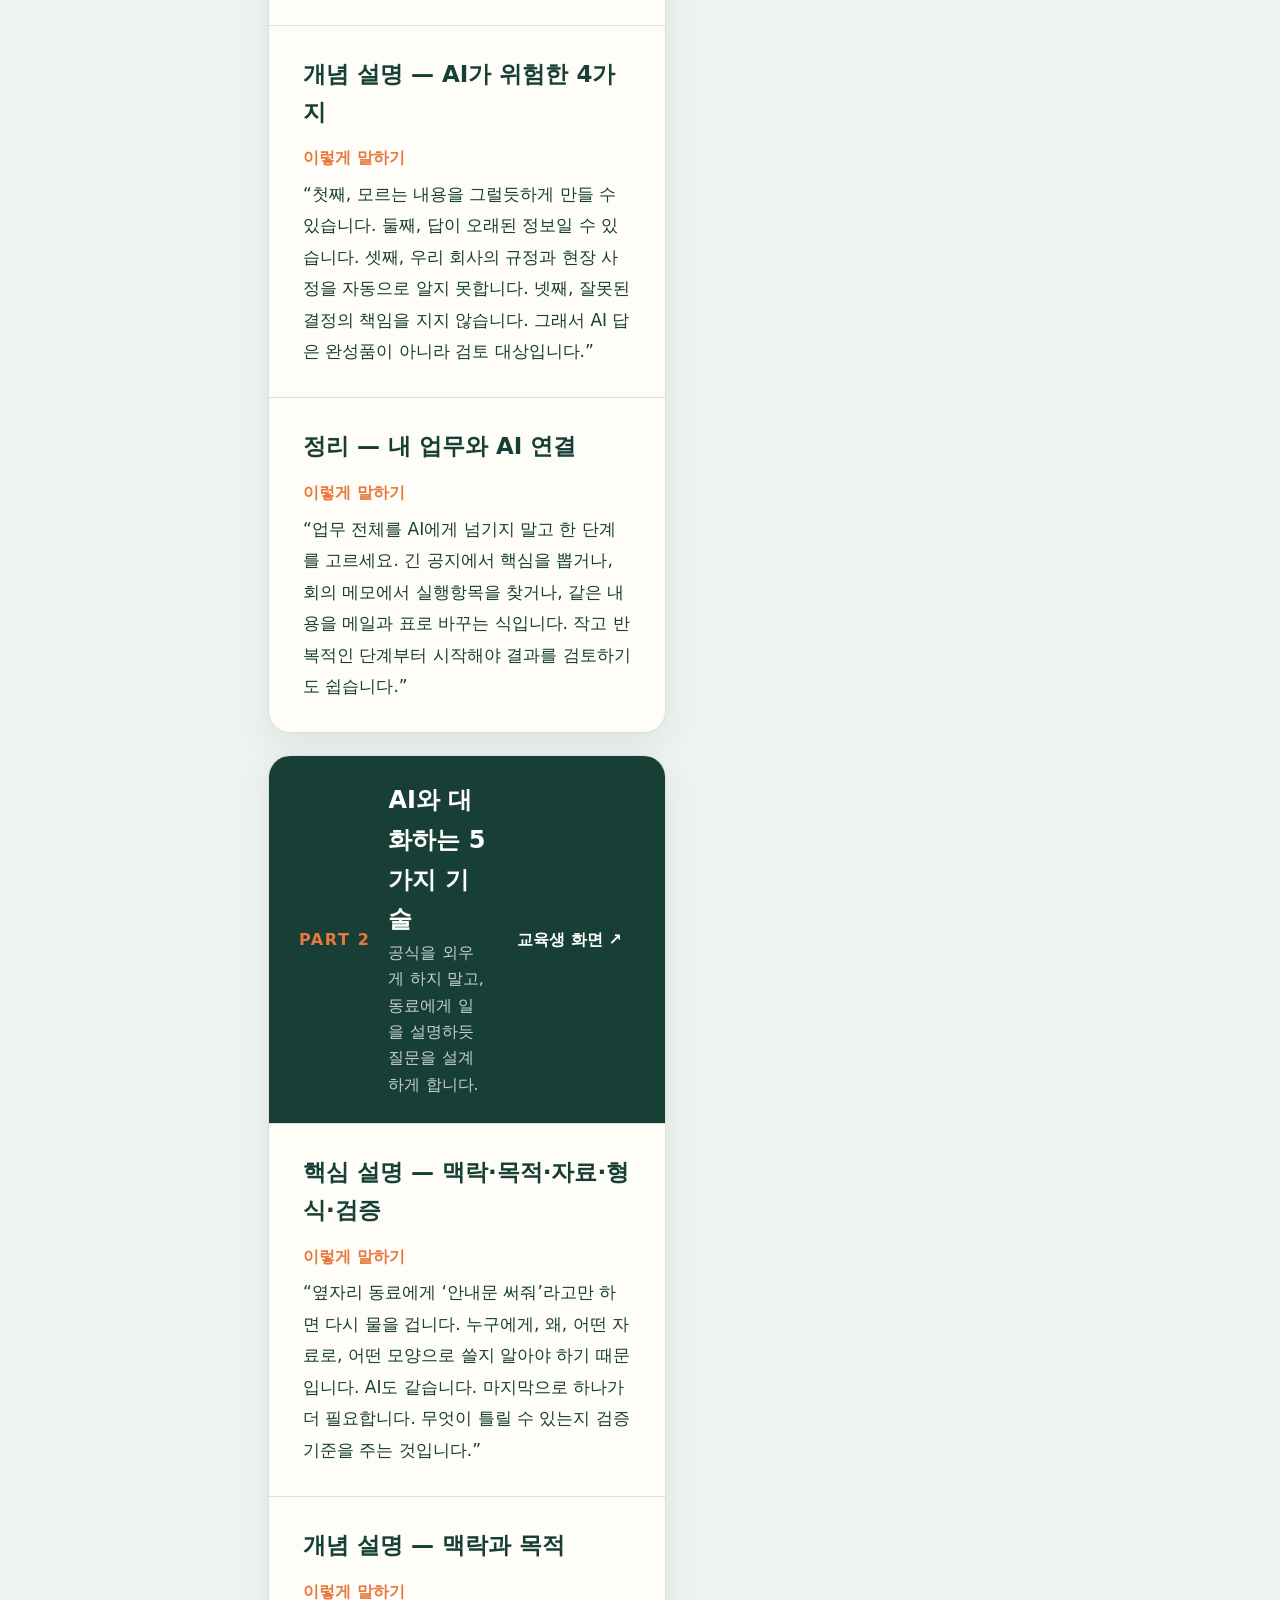
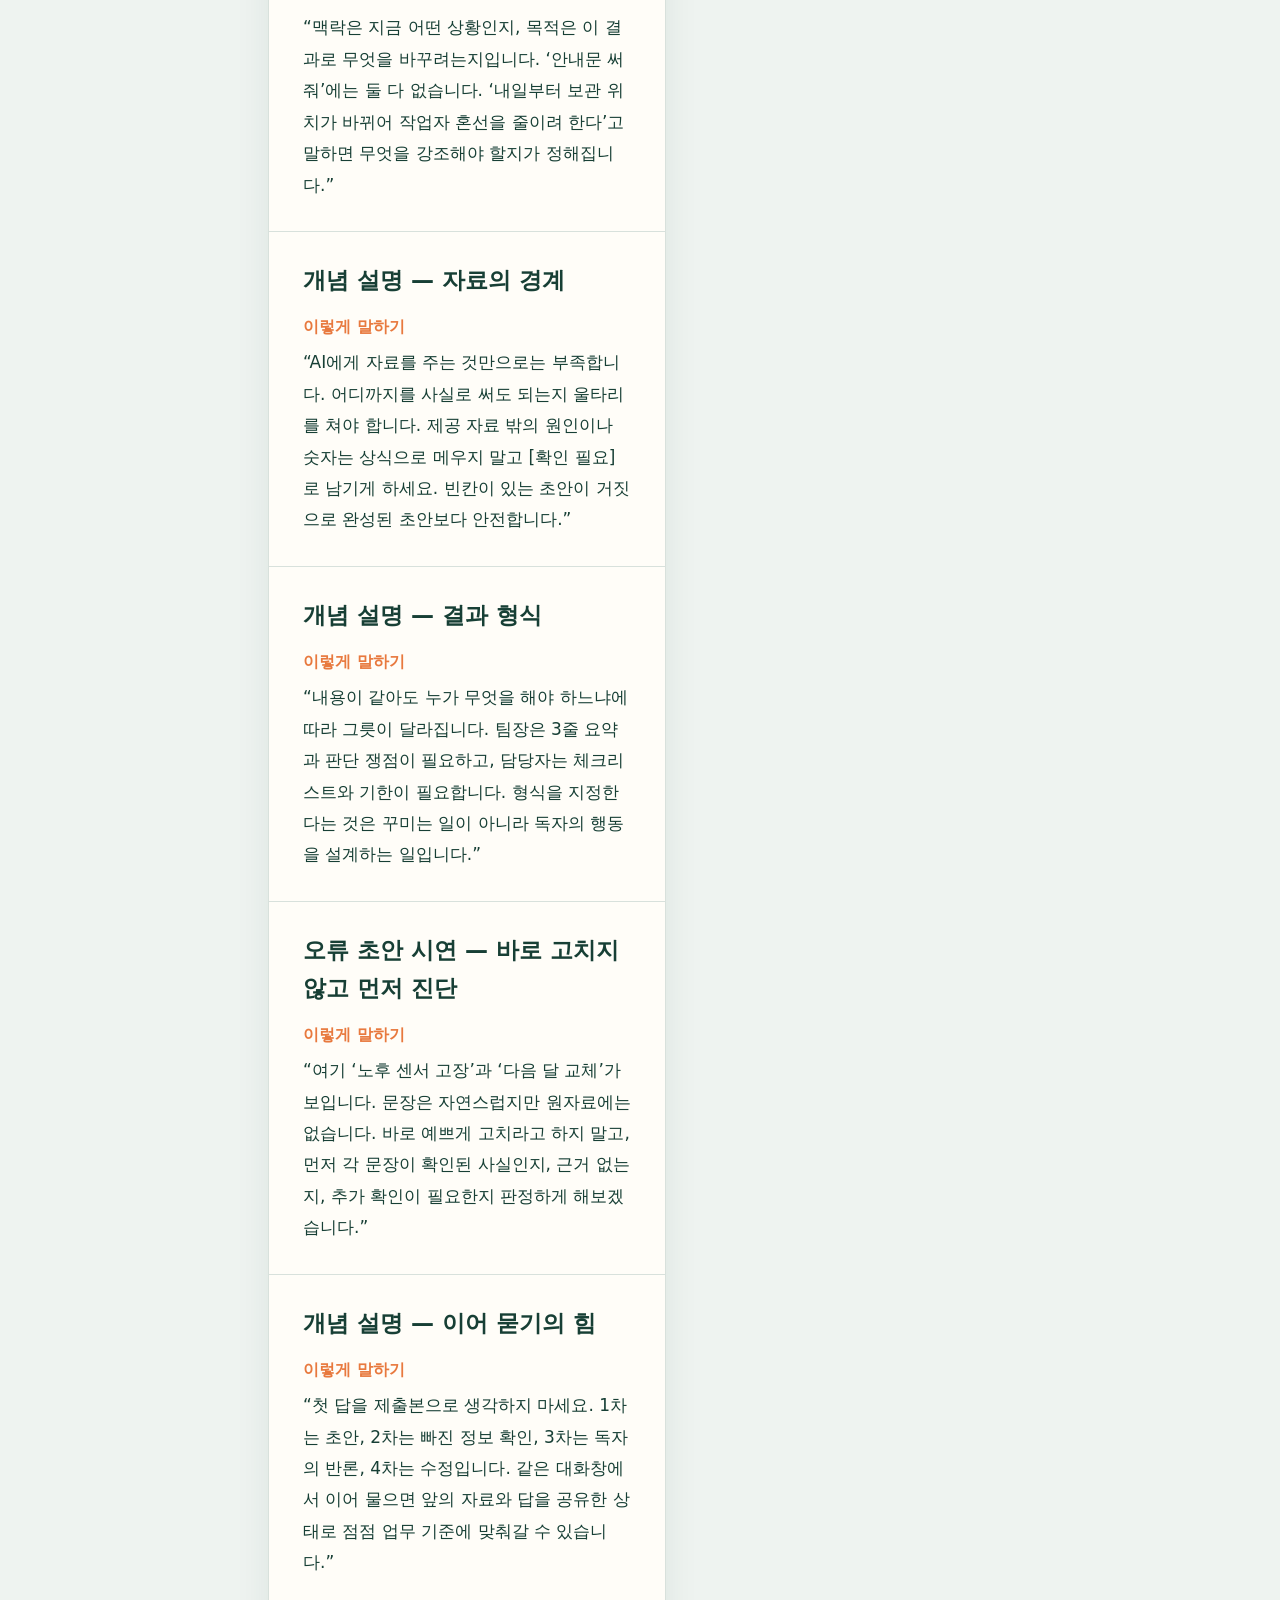
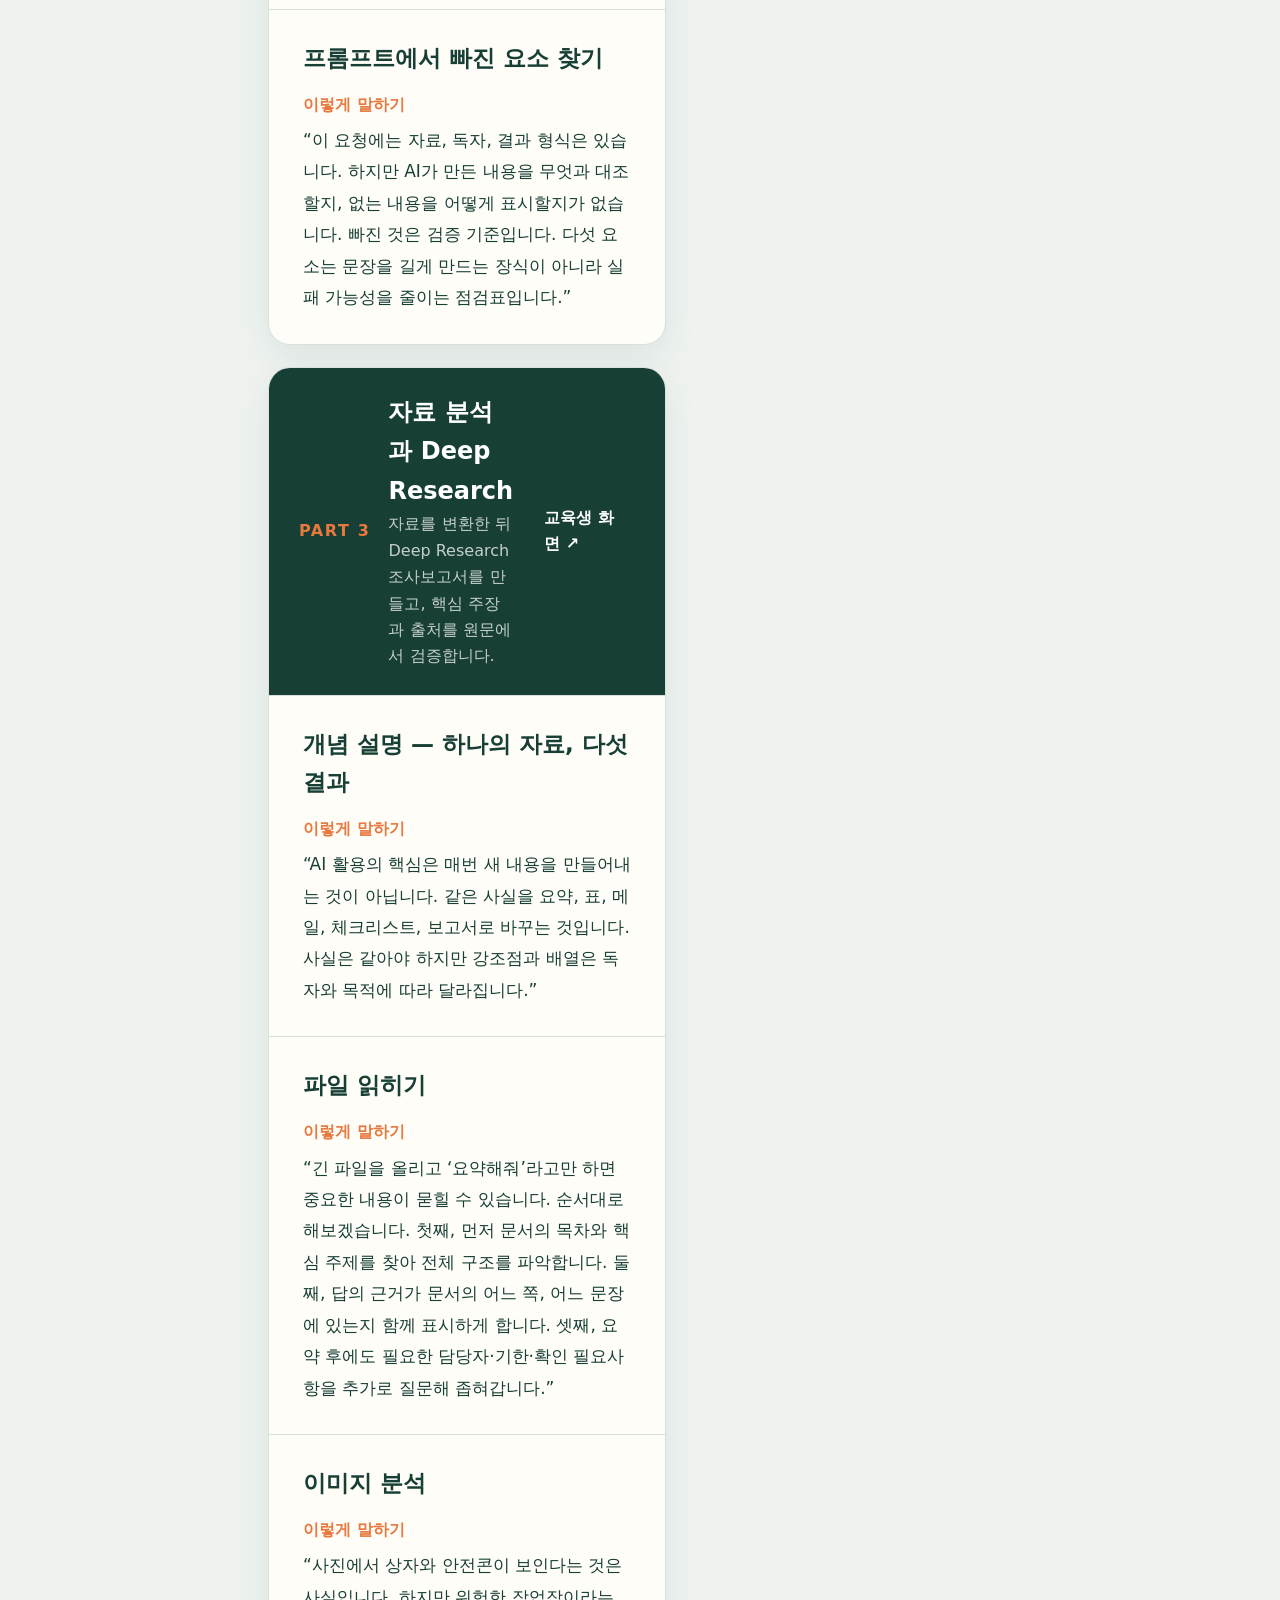
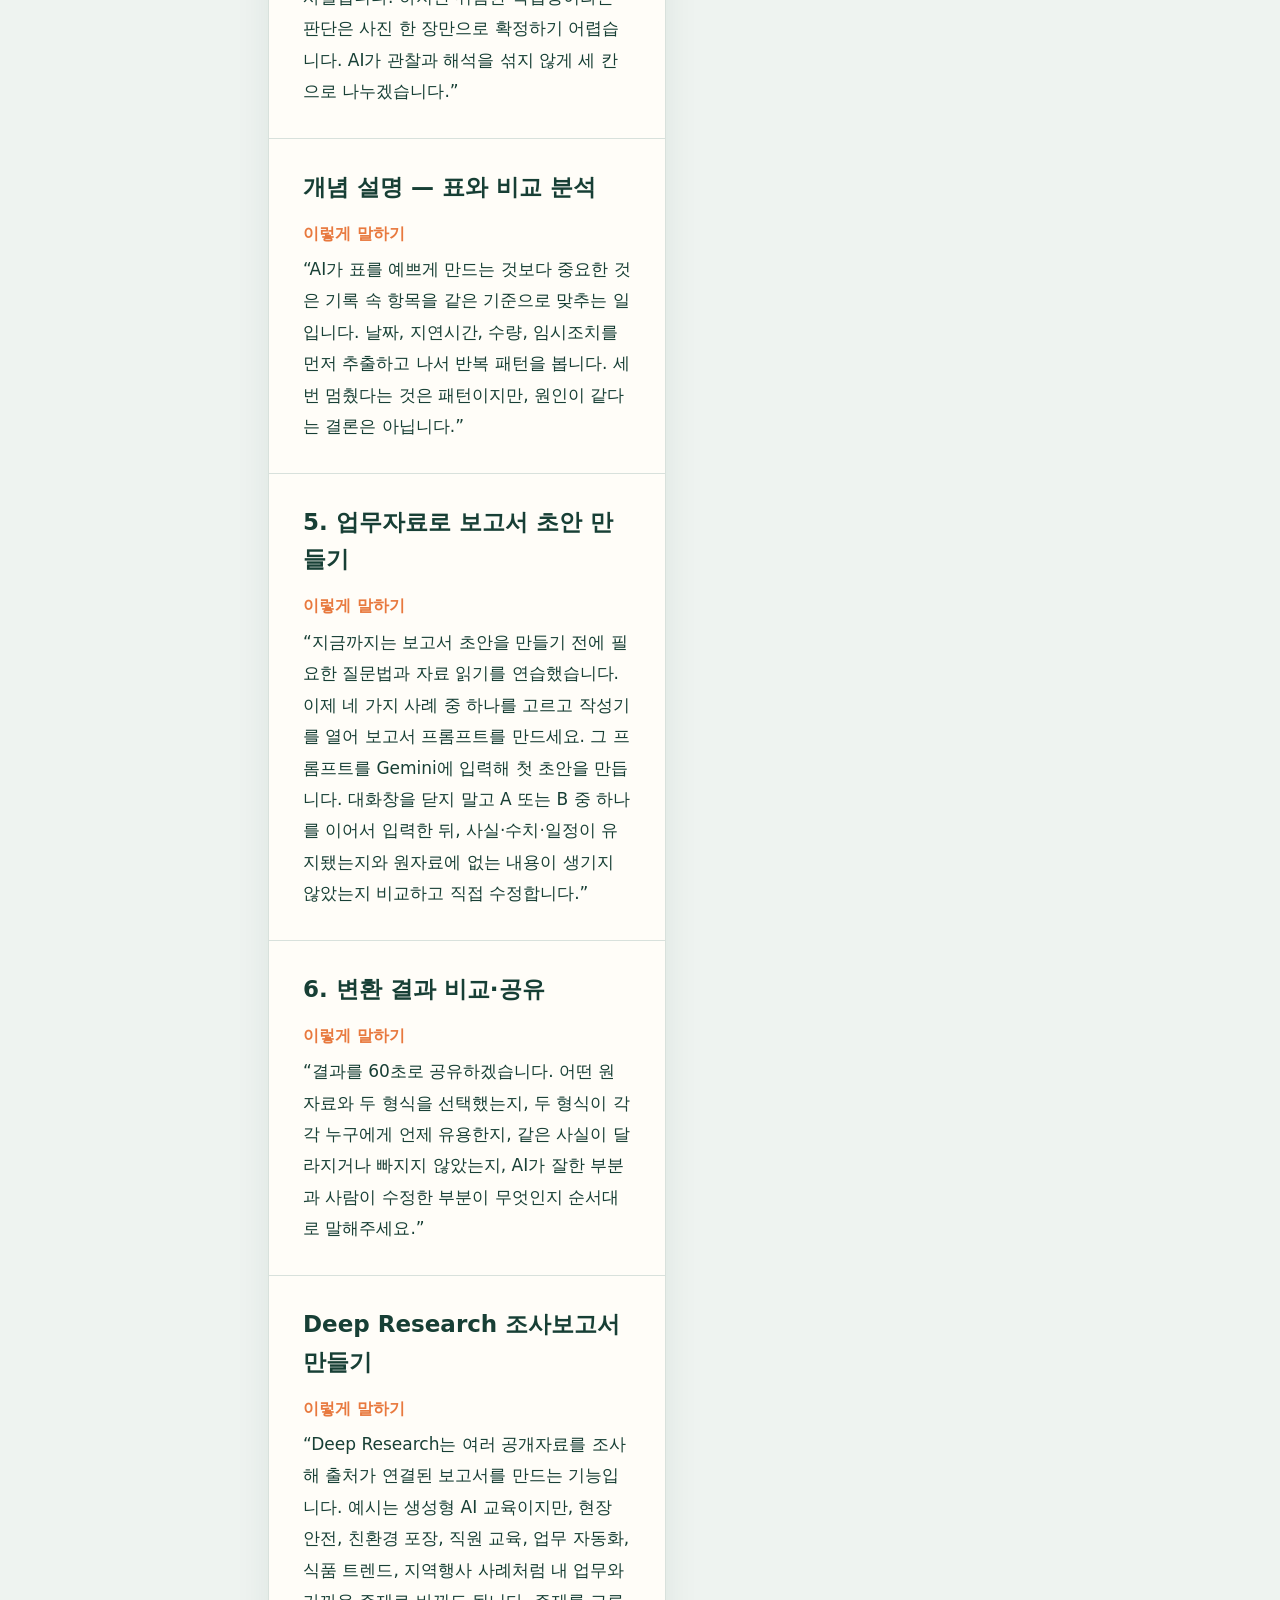
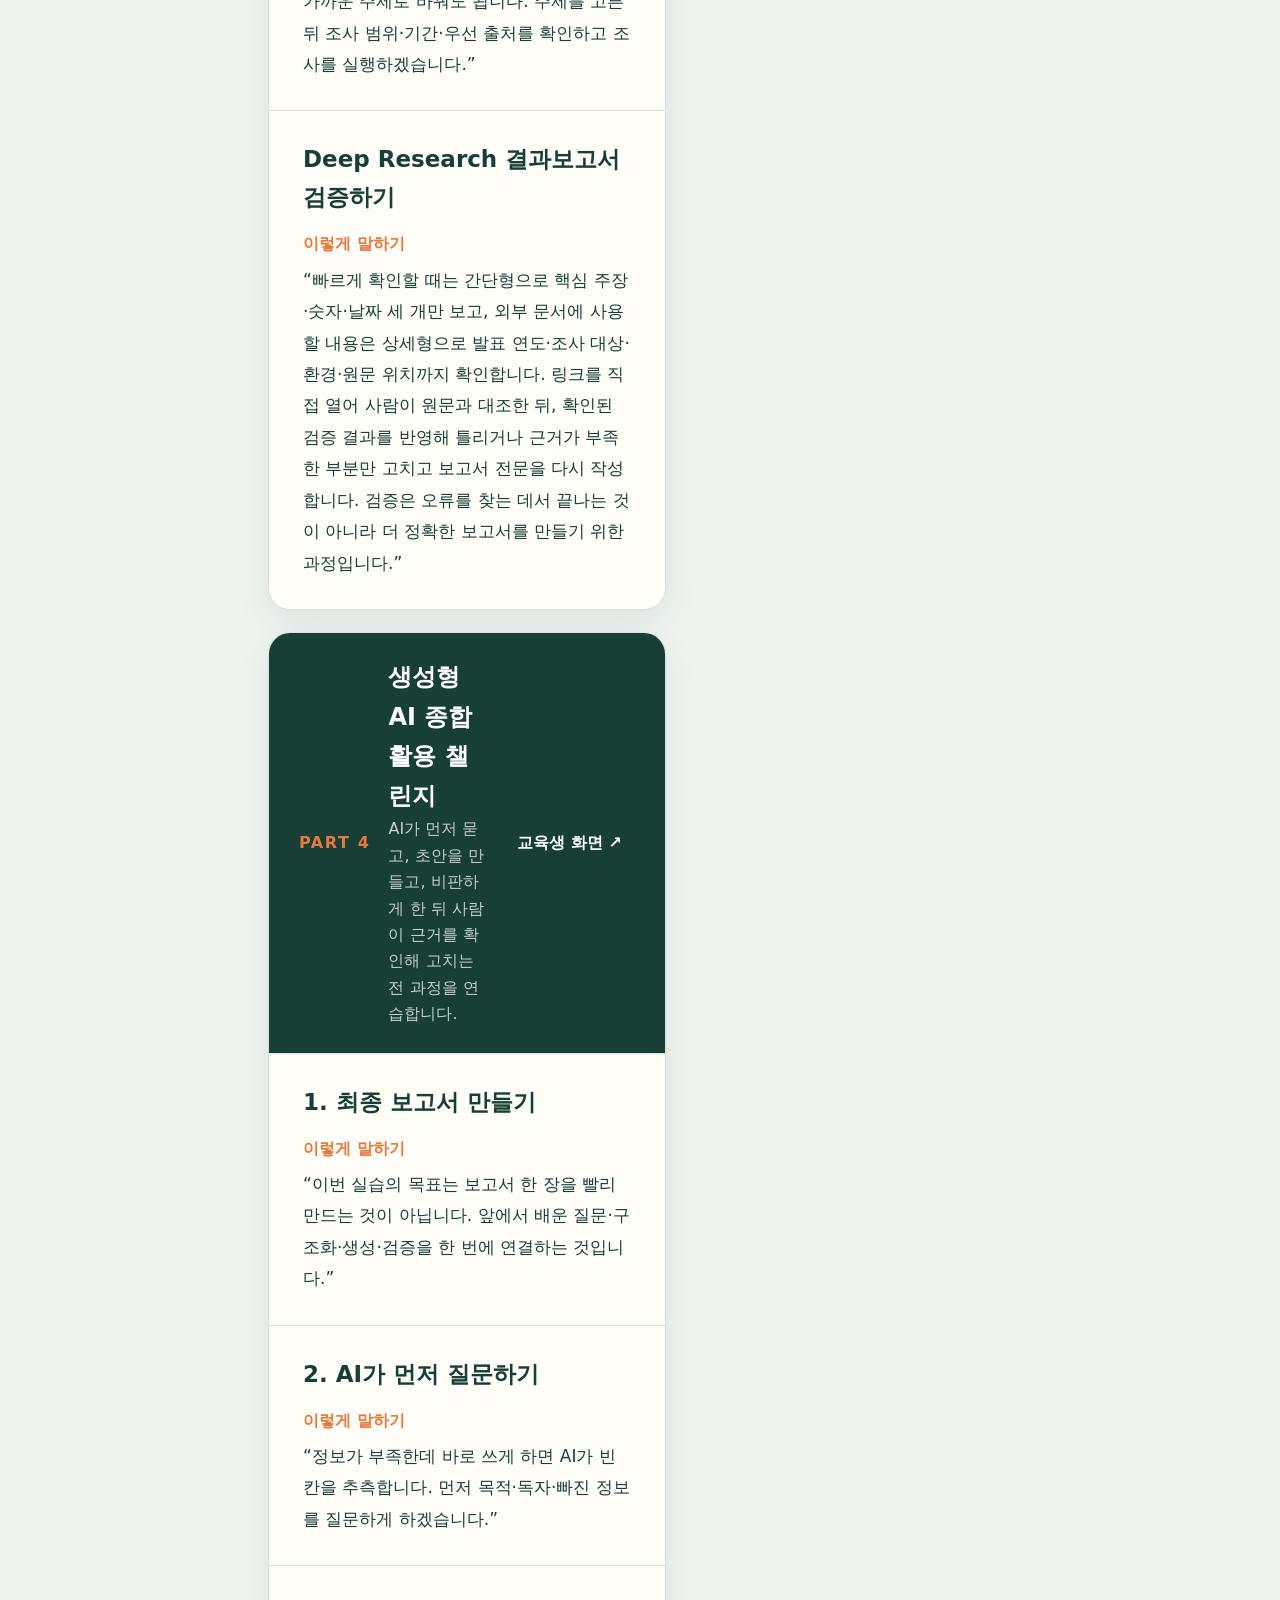
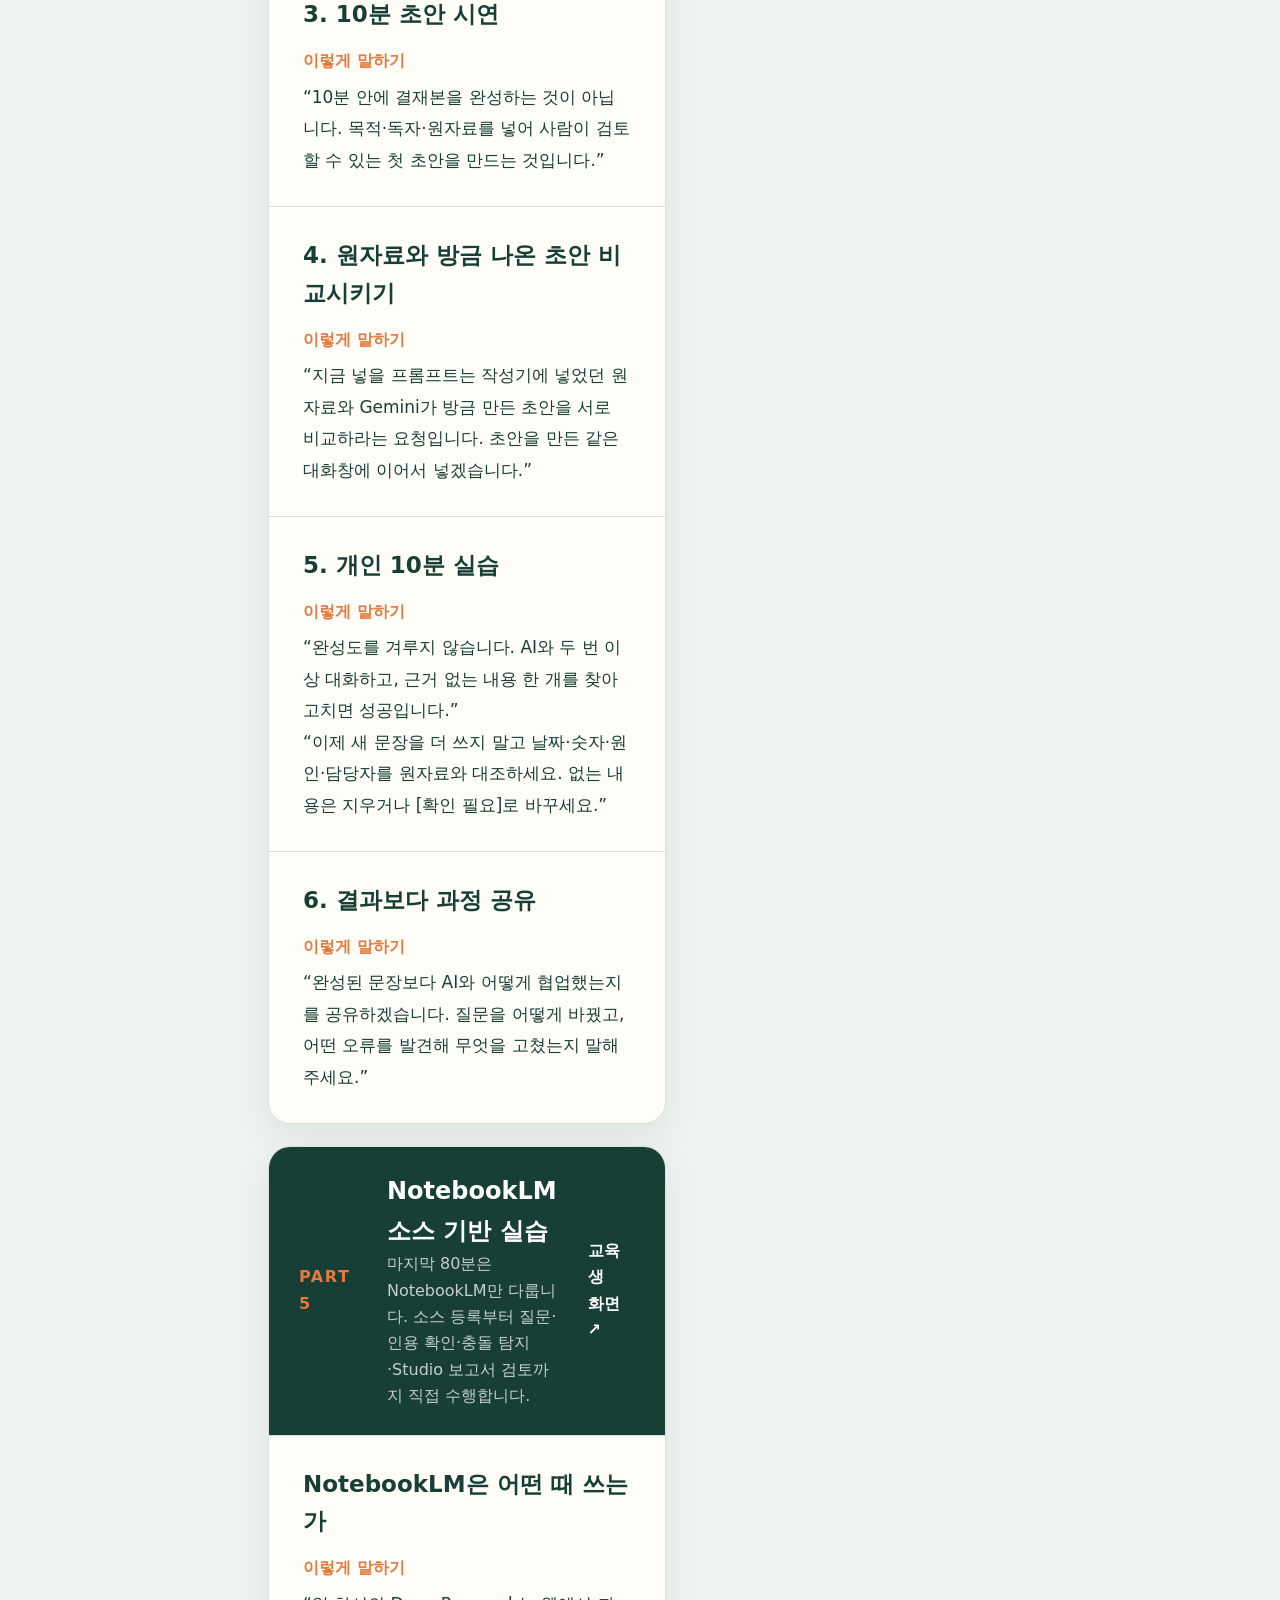
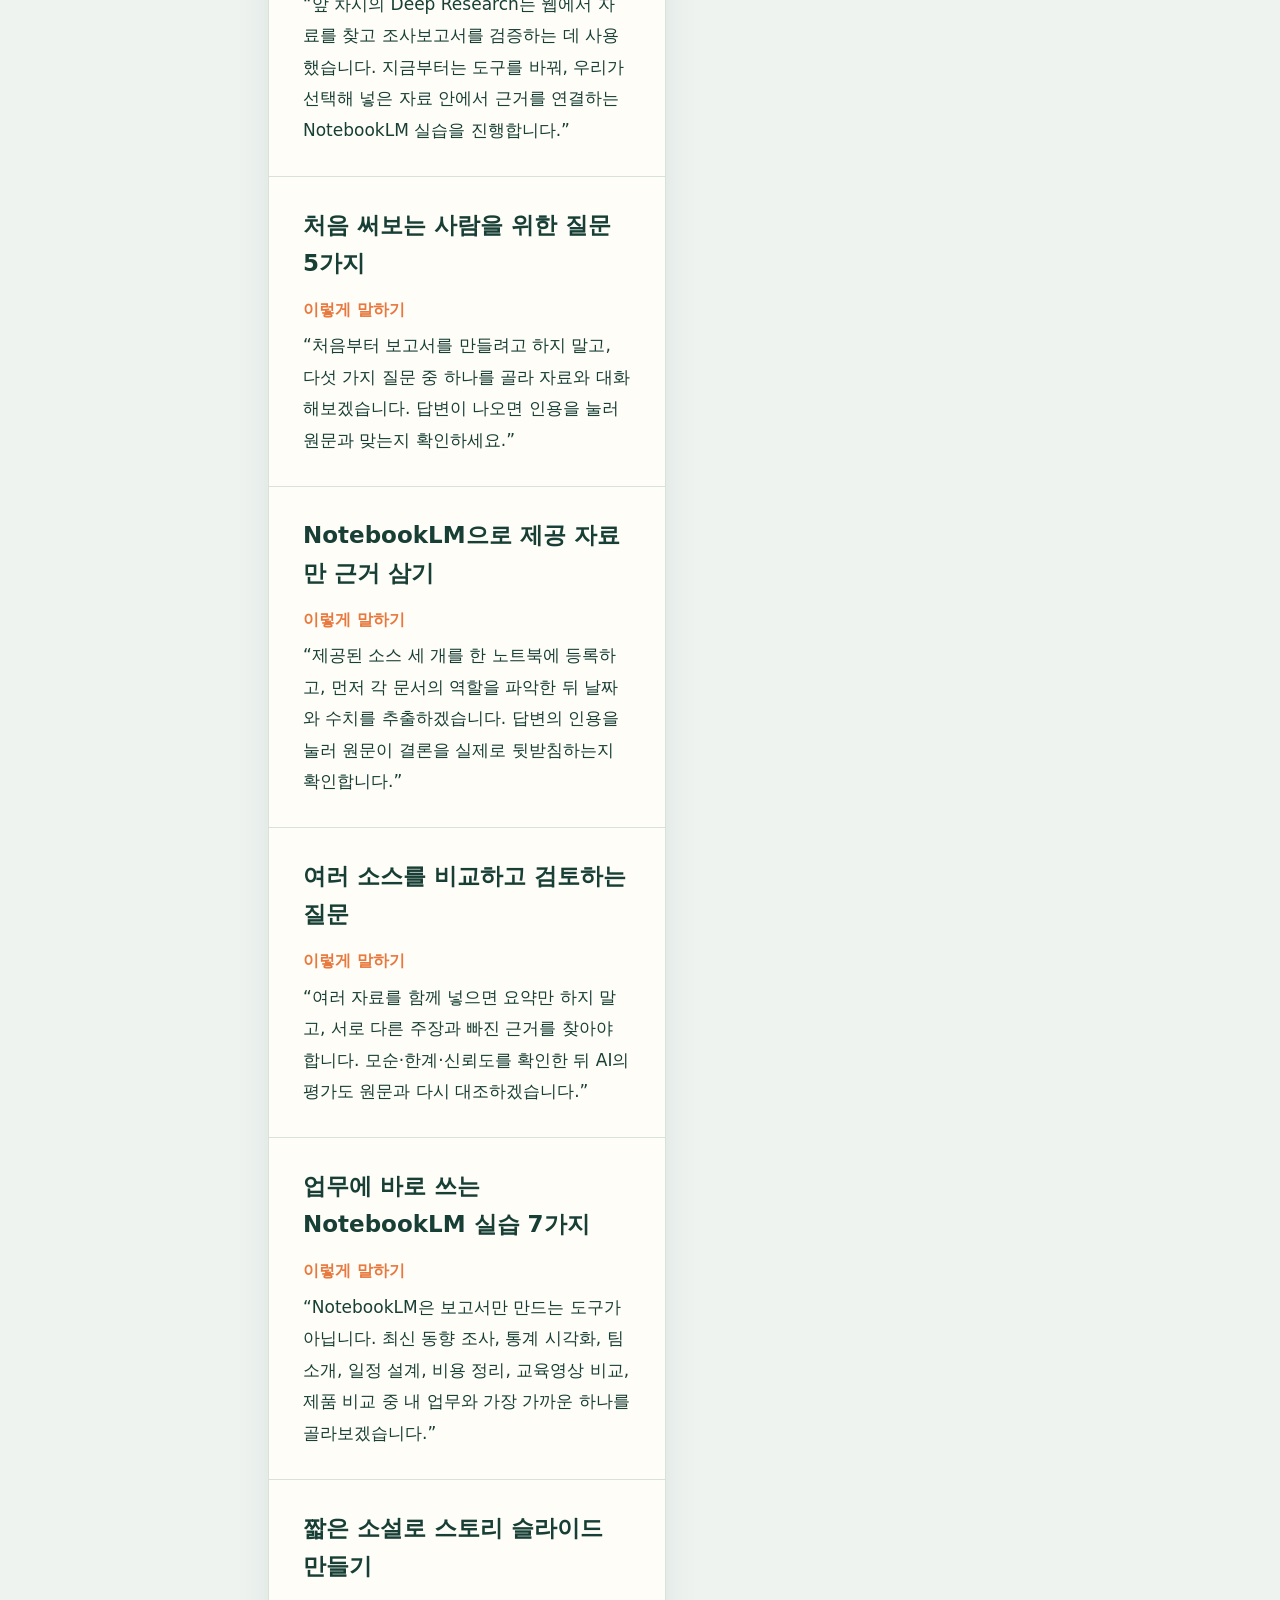
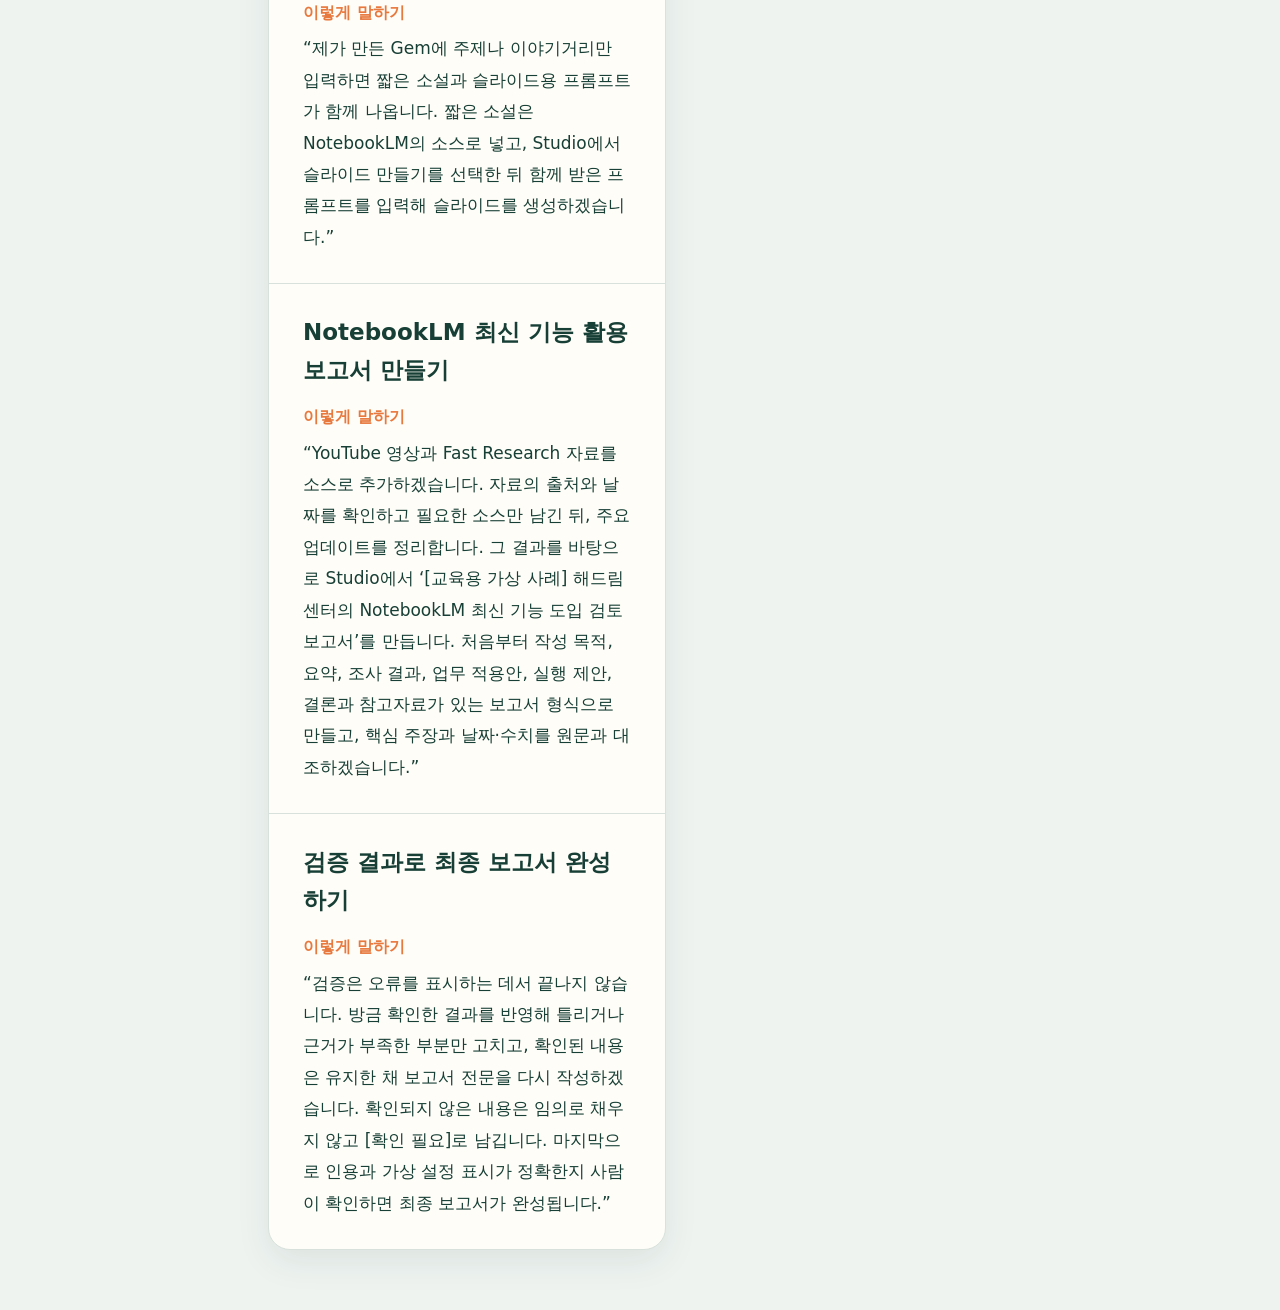
==== commit 1d3201a4: "Refine NotebookLM report structure" ====
--- a/instructor.html
+++ b/instructor.html
@@ -83,7 +83,7 @@
       <article class="scene"><h3>여러 소스를 비교하고 검토하는 질문</h3><div class="script"><b>이렇게 말하기</b><p>“여러 자료를 함께 넣으면 요약만 하지 말고, 서로 다른 주장과 빠진 근거를 찾아야 합니다. 모순·한계·신뢰도를 확인한 뒤 AI의 평가도 원문과 다시 대조하겠습니다.”</p></div></article>
       <article class="scene"><h3>업무에 바로 쓰는 NotebookLM 실습 7가지</h3><div class="script"><b>이렇게 말하기</b><p>“NotebookLM은 보고서만 만드는 도구가 아닙니다. 최신 동향 조사, 통계 시각화, 팀 소개, 일정 설계, 비용 정리, 교육영상 비교, 제품 비교 중 내 업무와 가장 가까운 하나를 골라보겠습니다.”</p></div></article>
       <article class="scene"><h3>짧은 소설로 스토리 슬라이드 만들기</h3><div class="script"><b>이렇게 말하기</b><p>“제가 만든 Gem에 주제나 이야기거리만 입력하면 짧은 소설과 슬라이드용 프롬프트가 함께 나옵니다. 짧은 소설은 NotebookLM의 소스로 넣고, Studio에서 슬라이드 만들기를 선택한 뒤 함께 받은 프롬프트를 입력해 슬라이드를 생성하겠습니다.”</p></div></article>
-      <article class="scene"><h3>NotebookLM 최신 기능 활용 보고서 만들기</h3><div class="script"><b>이렇게 말하기</b><p>“YouTube 영상과 Fast Research 자료를 소스로 추가하겠습니다. 자료의 출처와 날짜를 확인하고 필요한 소스만 남긴 뒤, 주요 업데이트를 정리합니다. 그 결과를 바탕으로 Studio에서 ‘[교육용 가상 사례] 해드림센터의 NotebookLM 최신 기능 도입 검토 보고서’를 만들고, 핵심 주장과 날짜·수치를 원문과 대조하겠습니다.”</p></div></article>
+      <article class="scene"><h3>NotebookLM 최신 기능 활용 보고서 만들기</h3><div class="script"><b>이렇게 말하기</b><p>“YouTube 영상과 Fast Research 자료를 소스로 추가하겠습니다. 자료의 출처와 날짜를 확인하고 필요한 소스만 남긴 뒤, 주요 업데이트를 정리합니다. 그 결과를 바탕으로 Studio에서 ‘[교육용 가상 사례] 해드림센터의 NotebookLM 최신 기능 도입 검토 보고서’를 만듭니다. 처음부터 작성 목적, 요약, 조사 결과, 업무 적용안, 실행 제안, 결론과 참고자료가 있는 보고서 형식으로 만들고, 핵심 주장과 날짜·수치를 원문과 대조하겠습니다.”</p></div></article>
       <article class="scene"><h3>검증 결과로 최종 보고서 완성하기</h3><div class="script"><b>이렇게 말하기</b><p>“검증은 오류를 표시하는 데서 끝나지 않습니다. 방금 확인한 결과를 반영해 틀리거나 근거가 부족한 부분만 고치고, 확인된 내용은 유지한 채 보고서 전문을 다시 작성하겠습니다. 확인되지 않은 내용은 임의로 채우지 않고 [확인 필요]로 남깁니다. 마지막으로 인용과 가상 설정 표시가 정확한지 사람이 확인하면 최종 보고서가 완성됩니다.”</p></div></article>
     </section>
   </main>
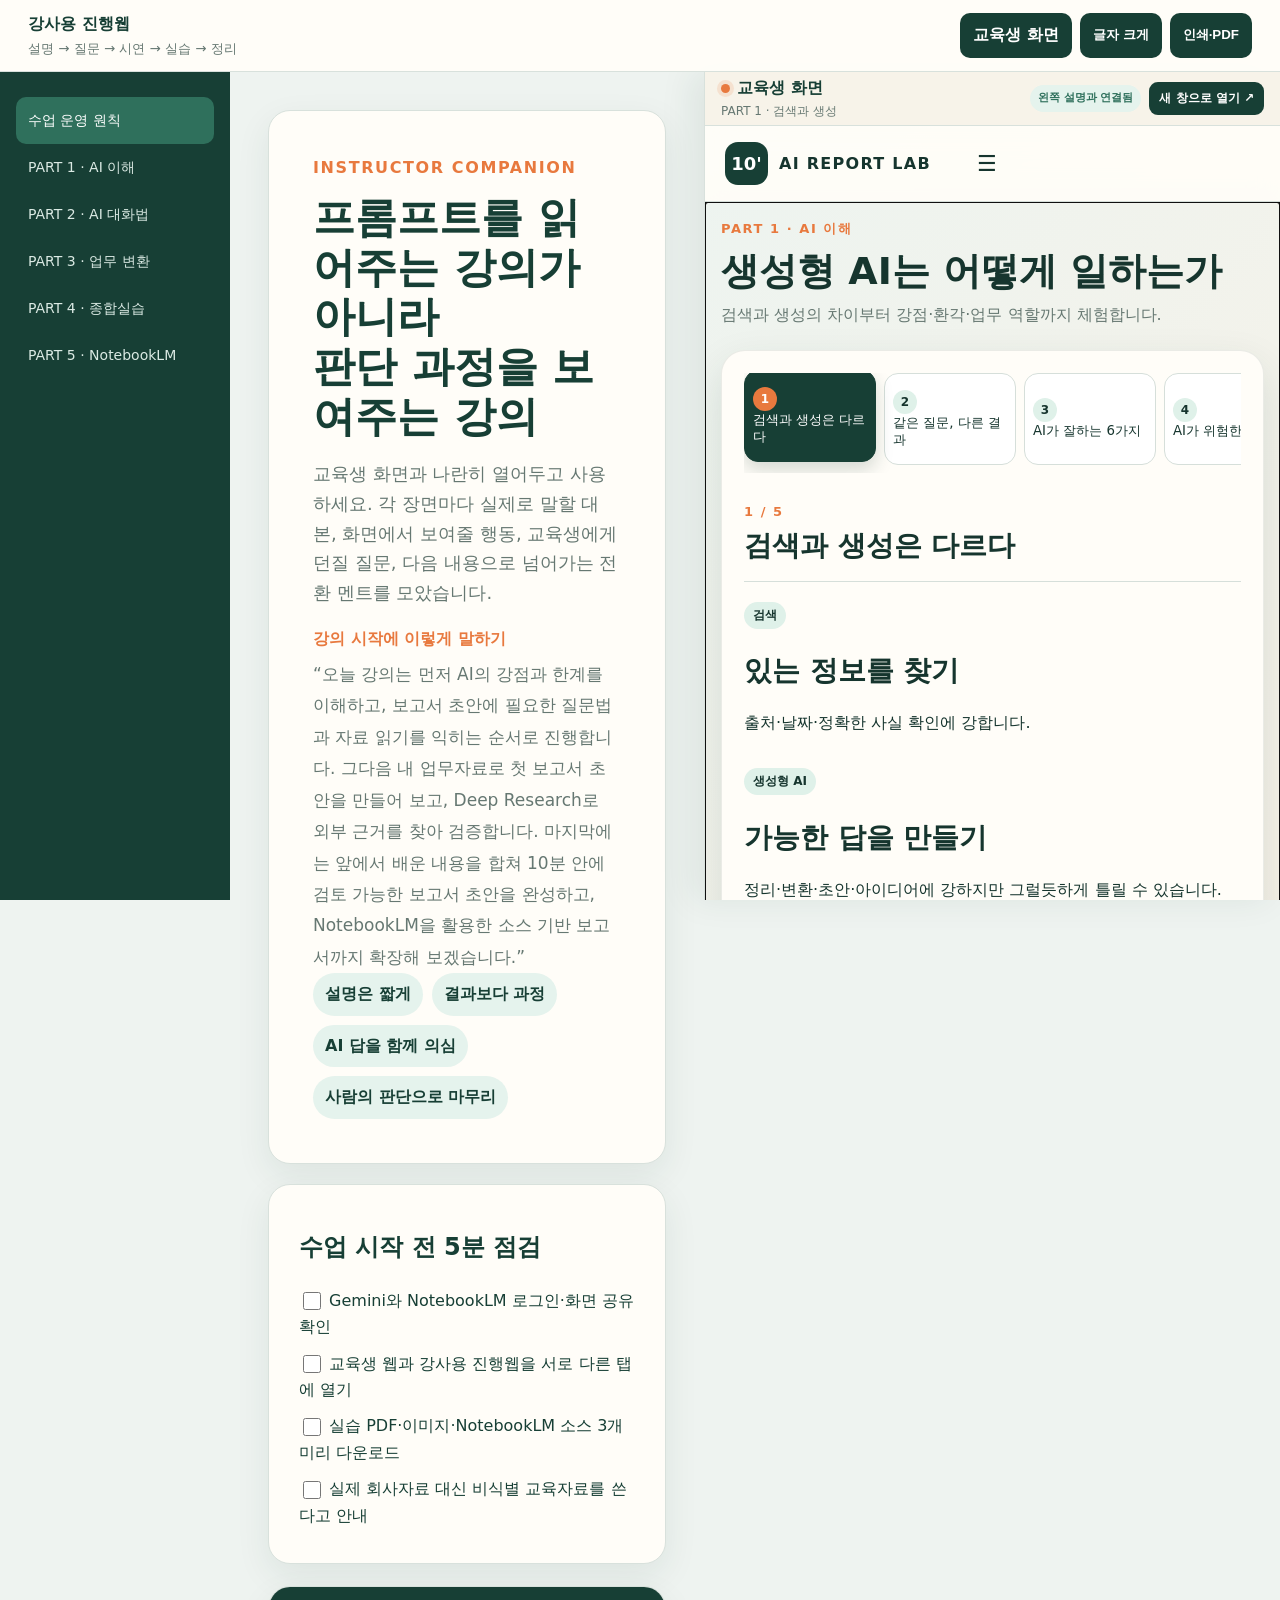
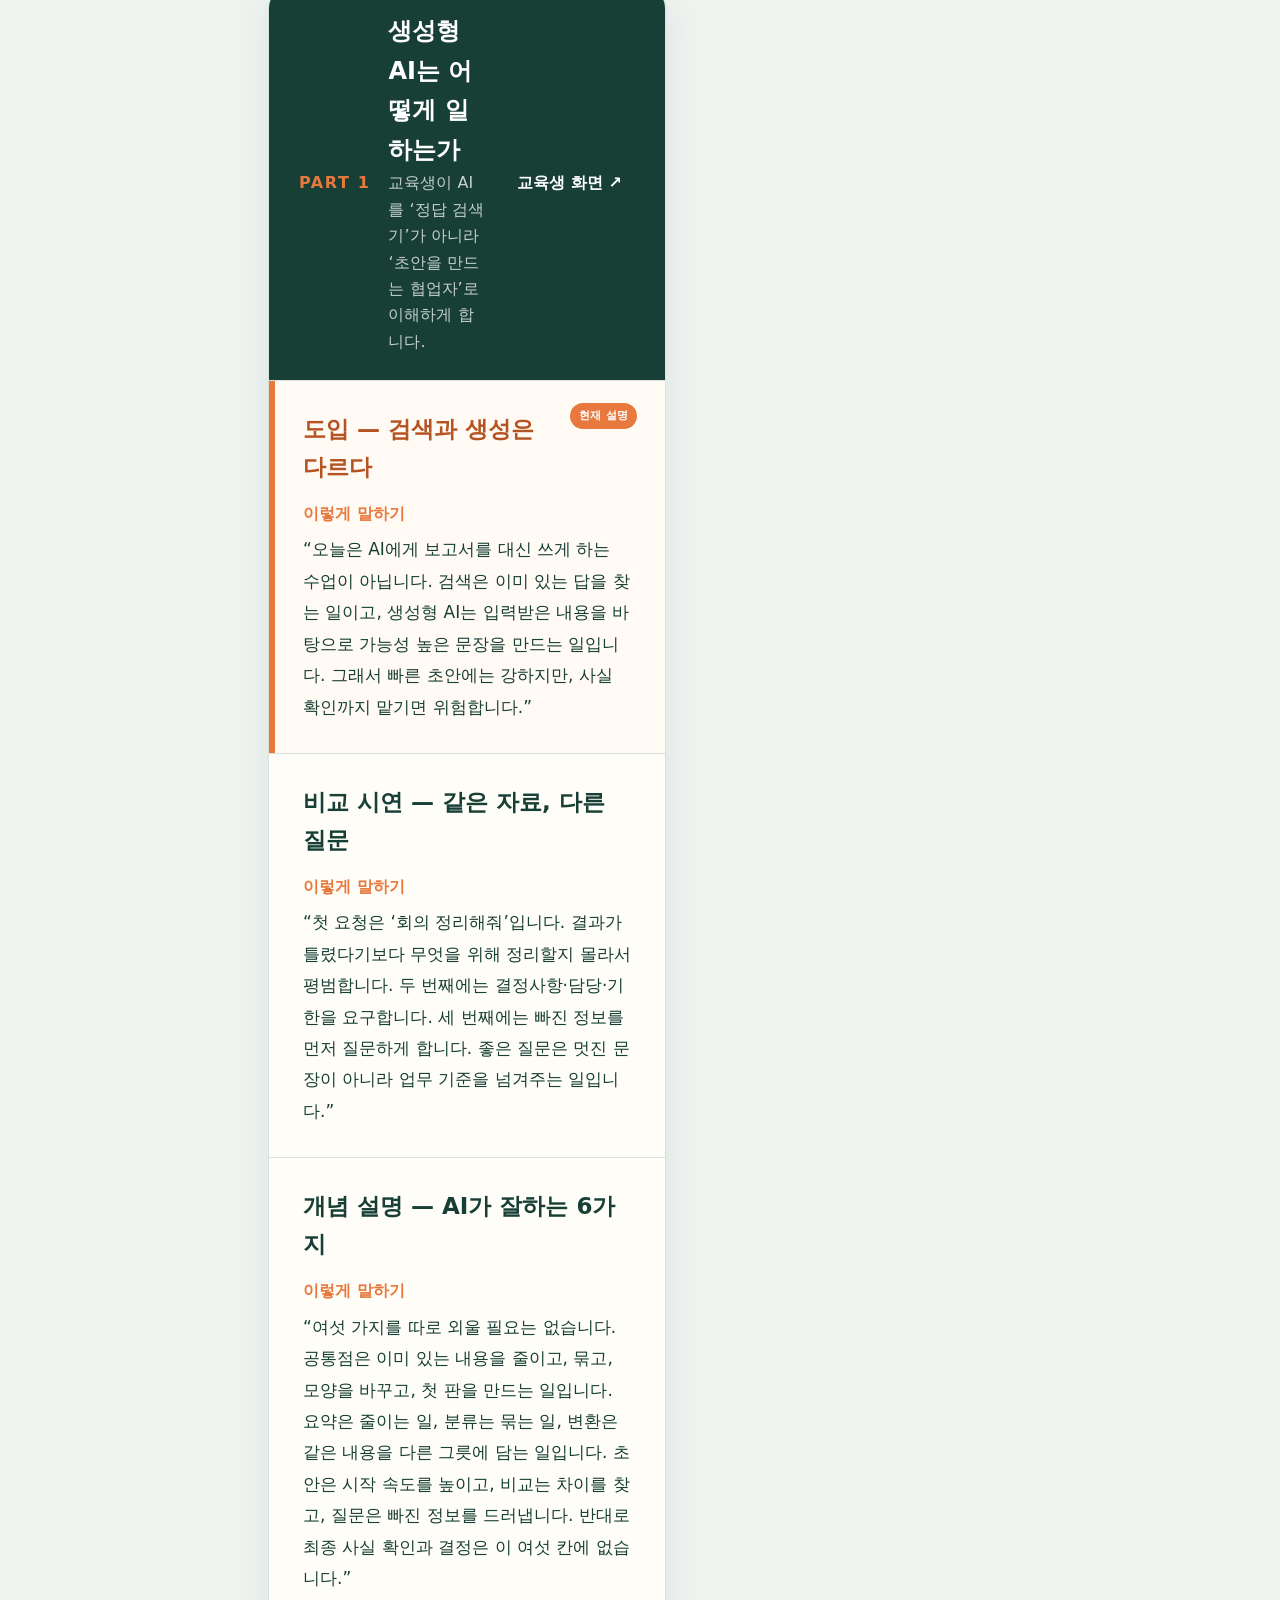
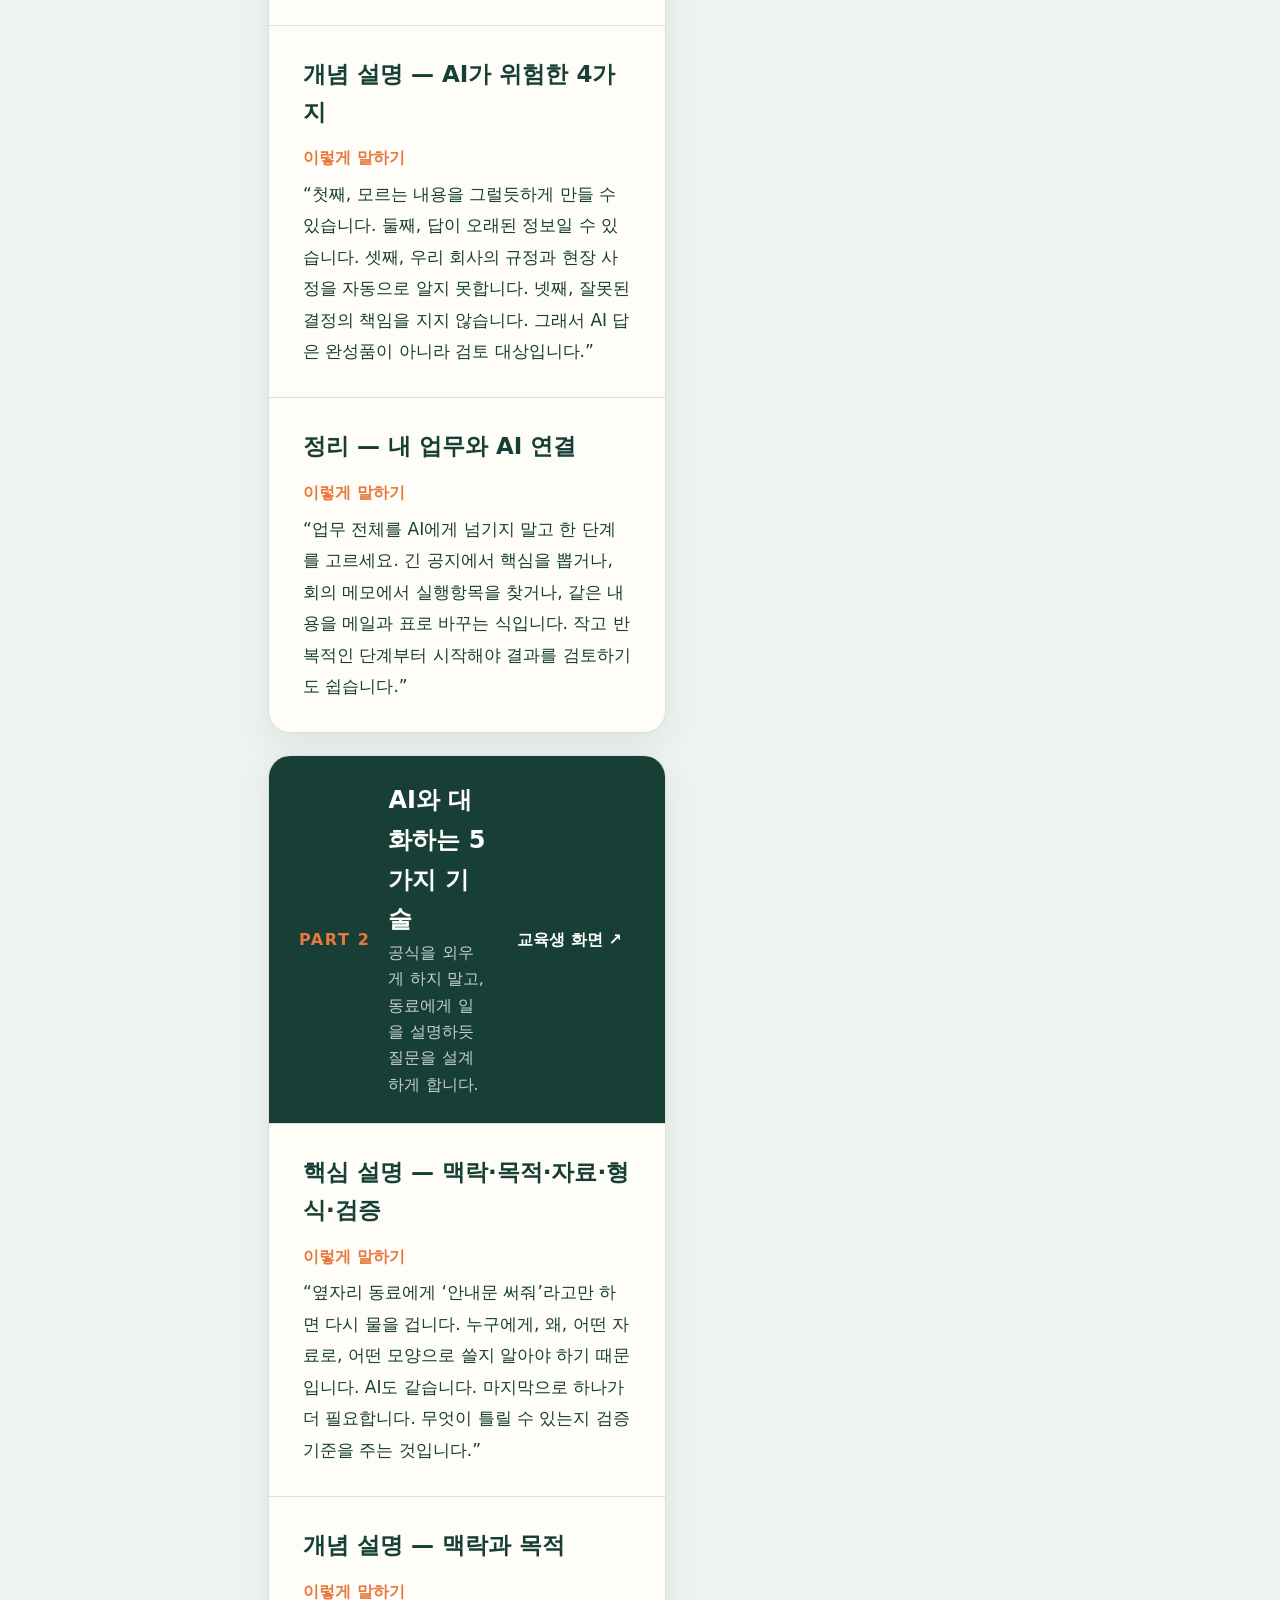
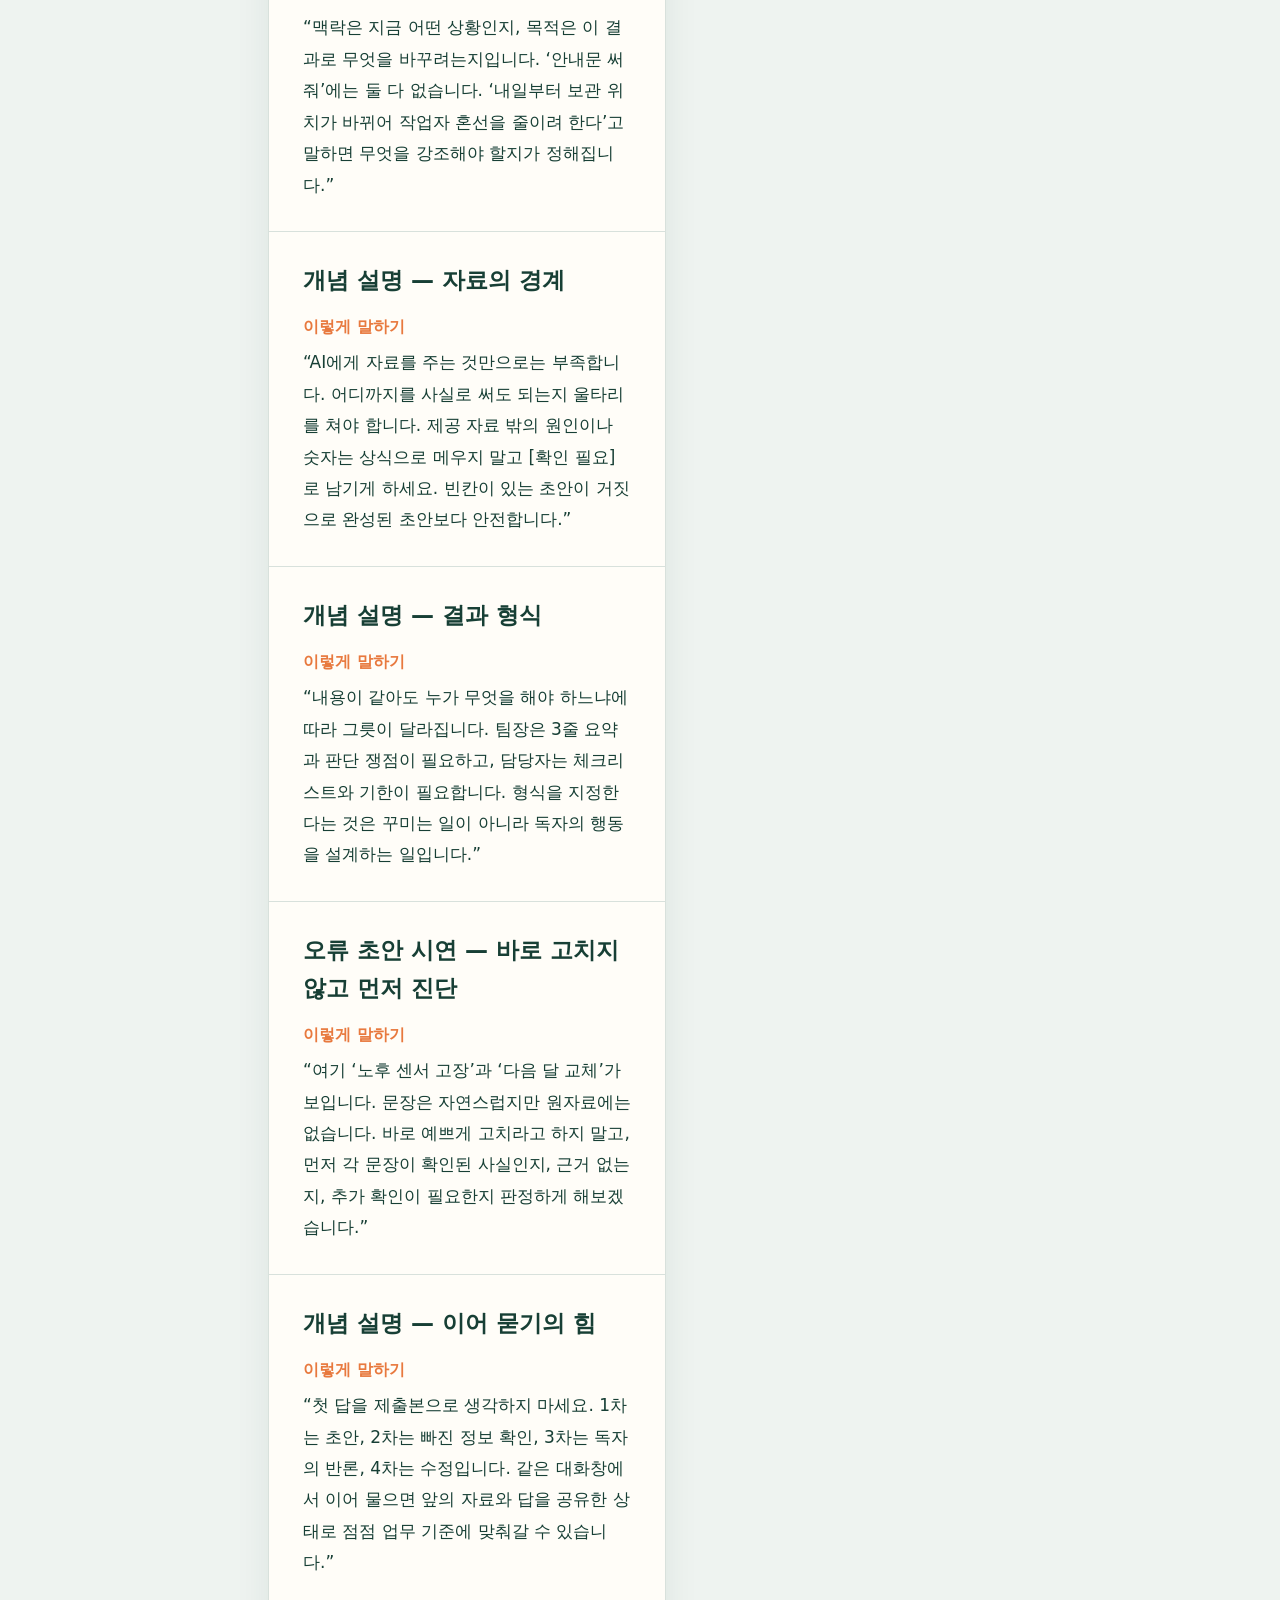
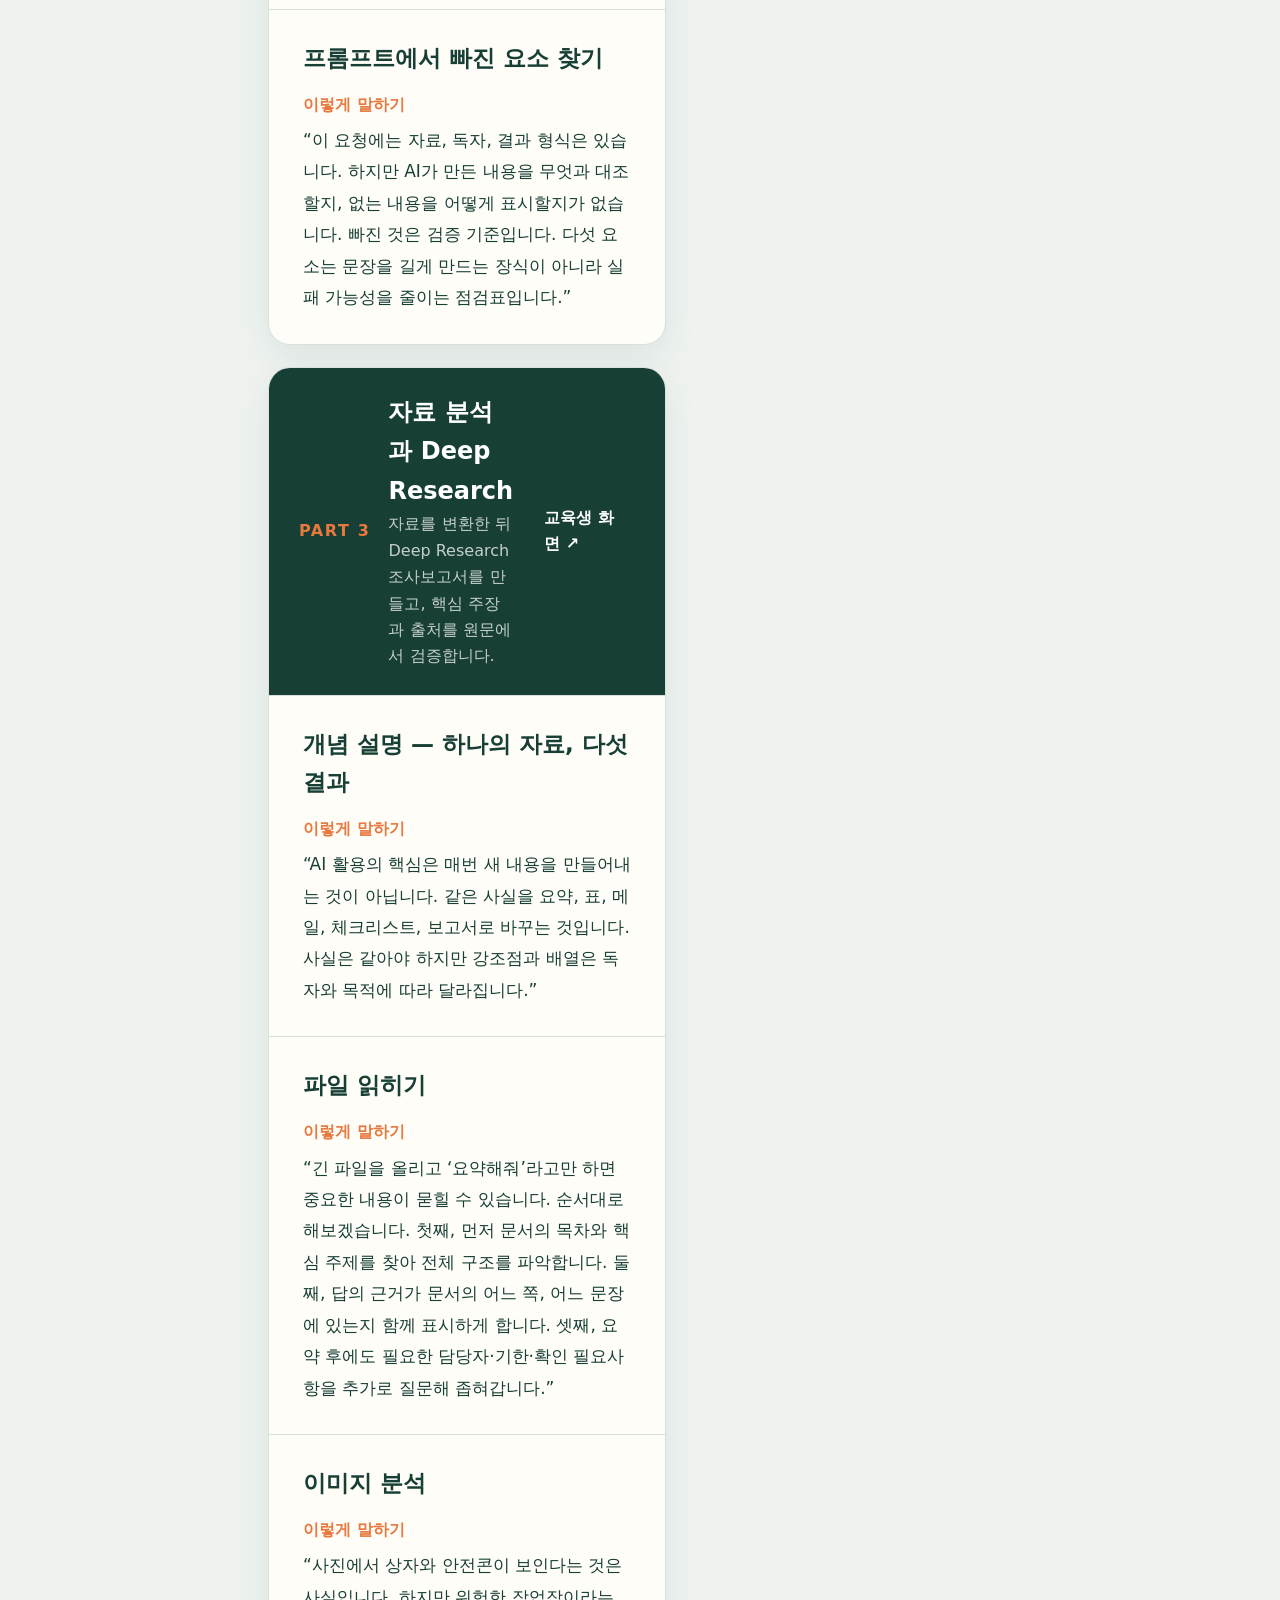
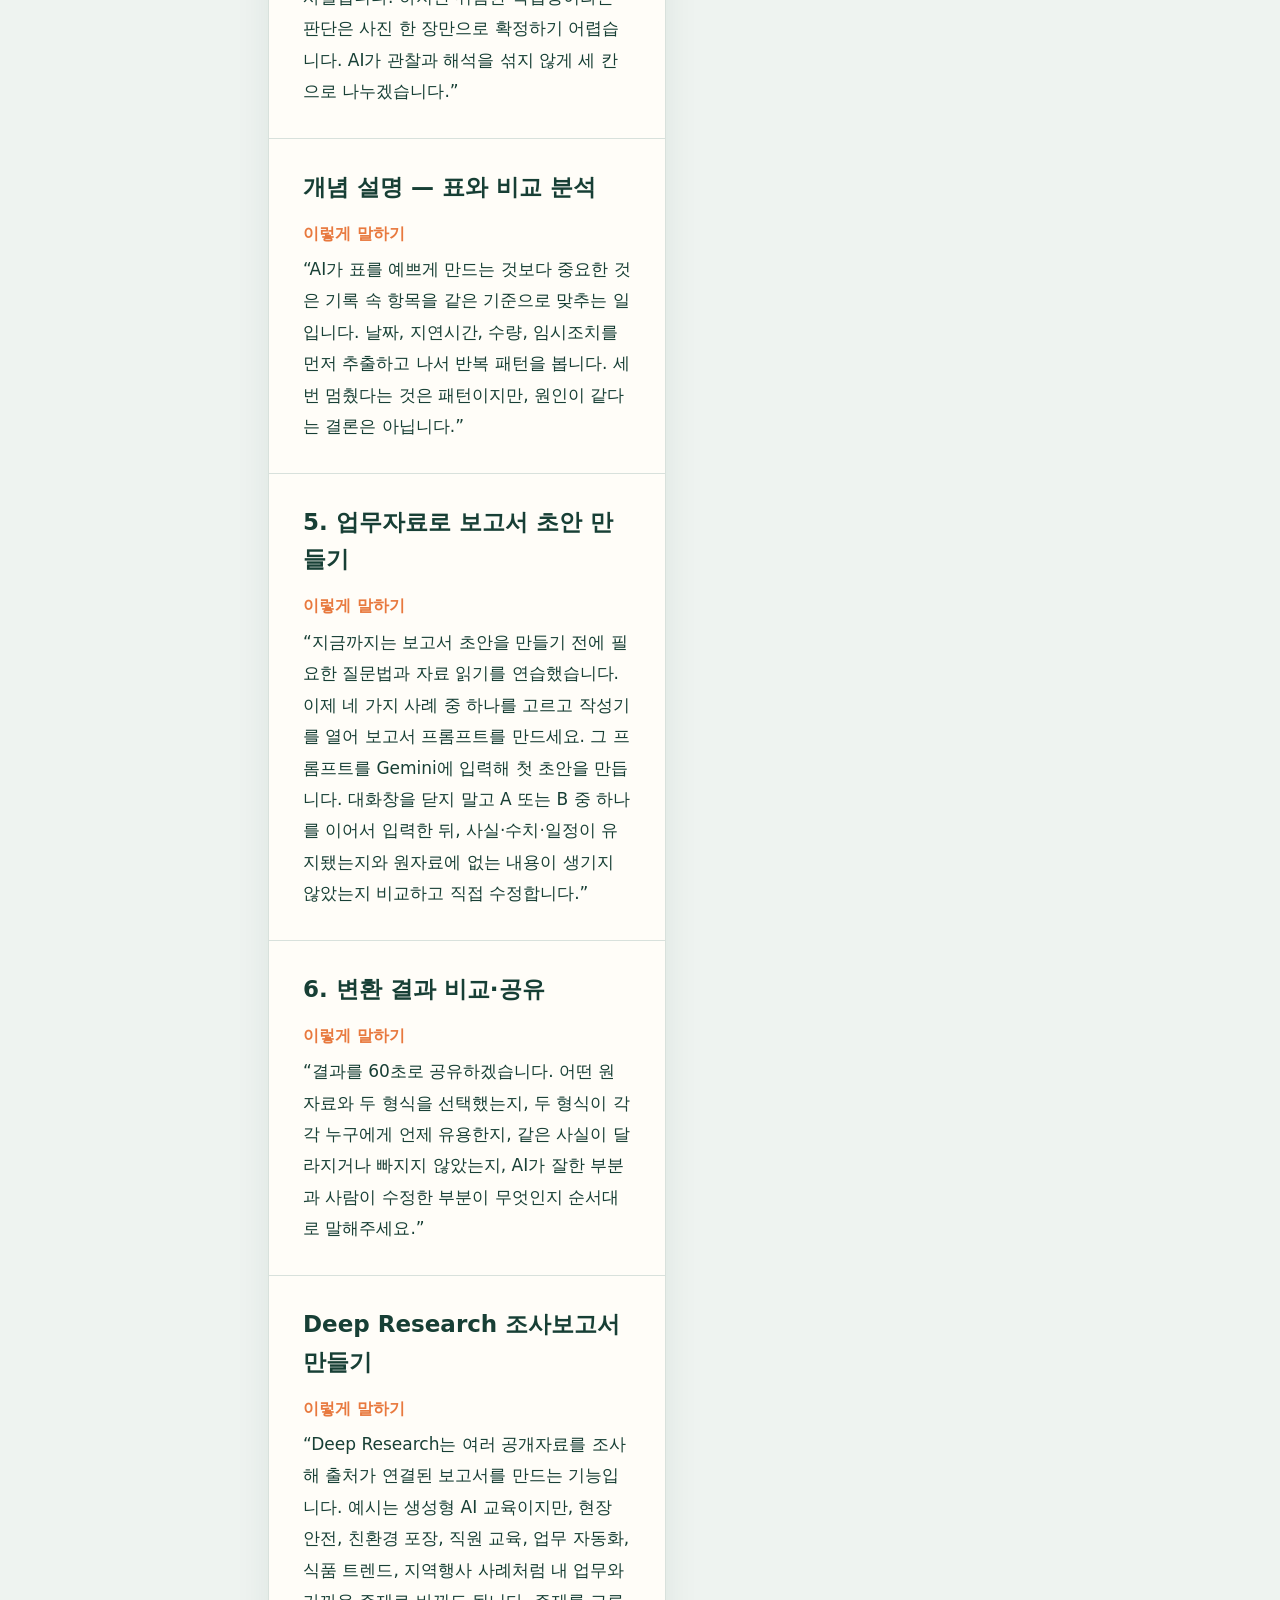
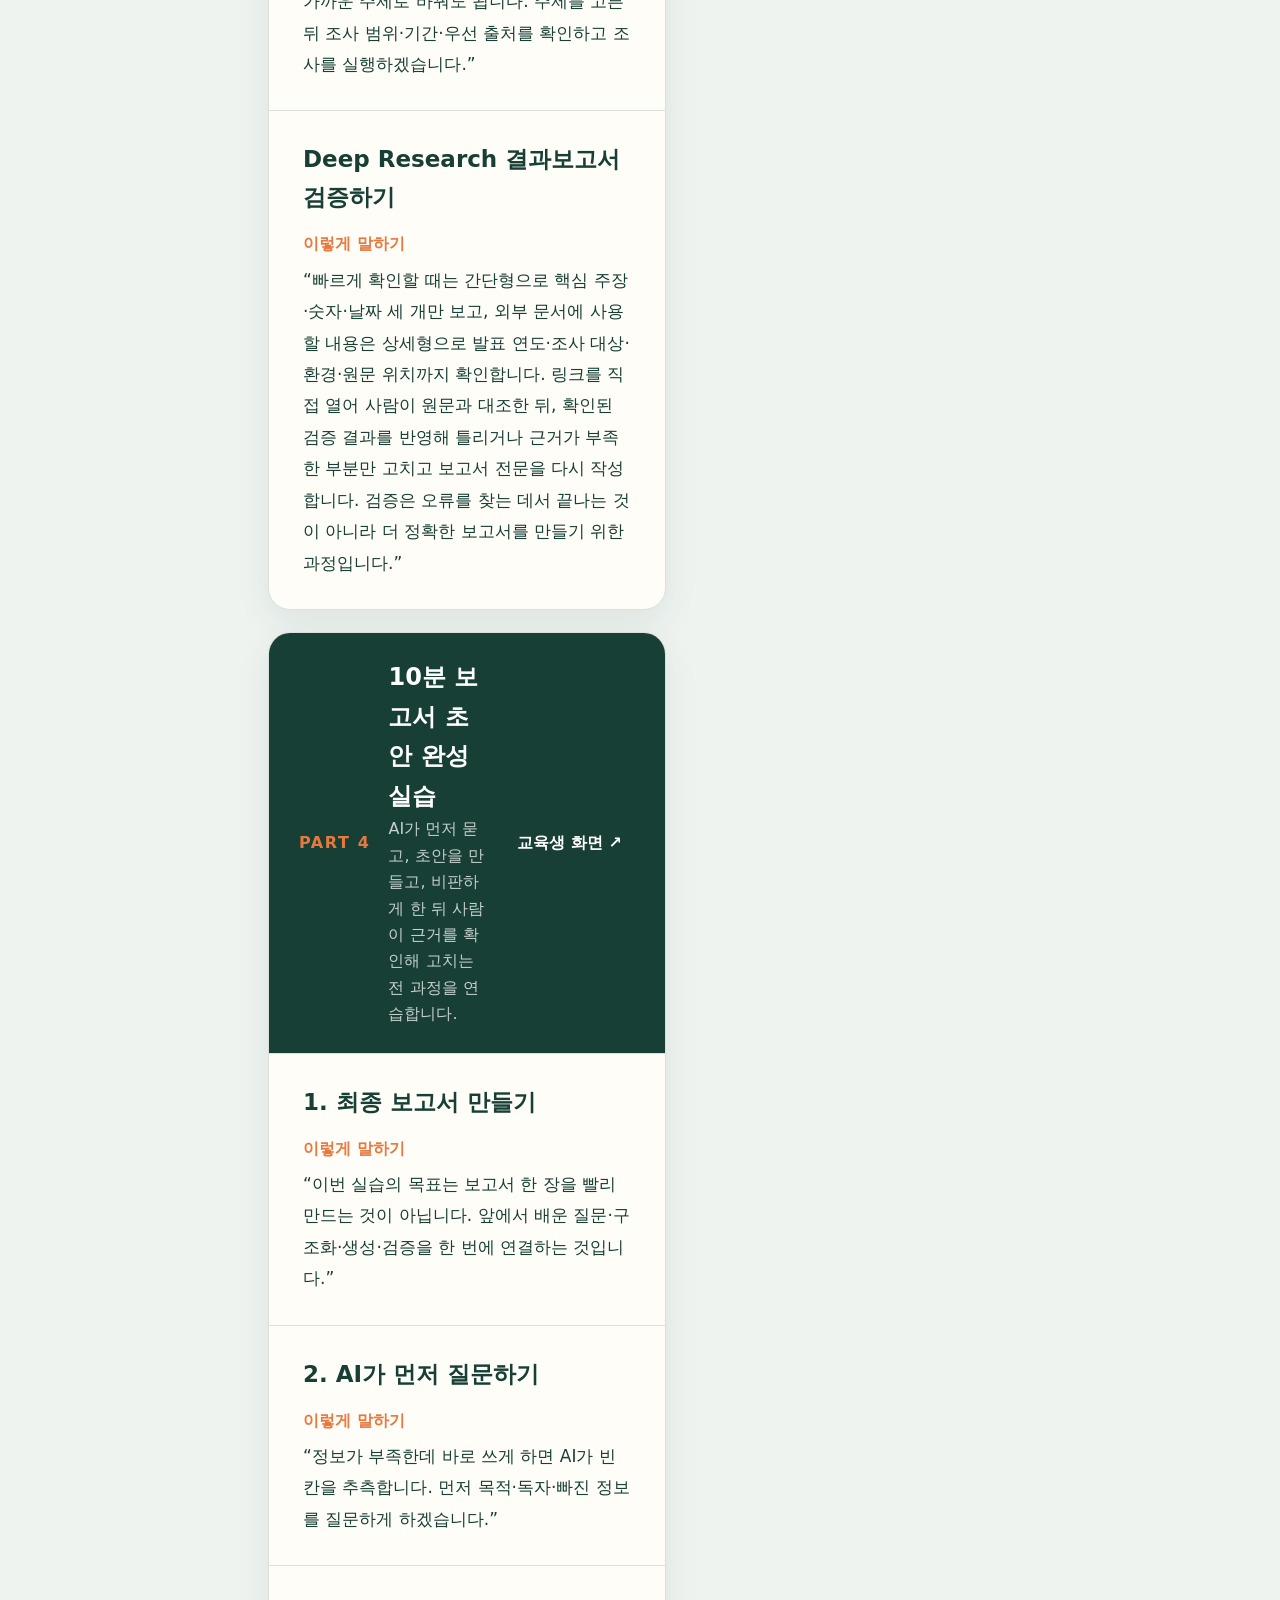
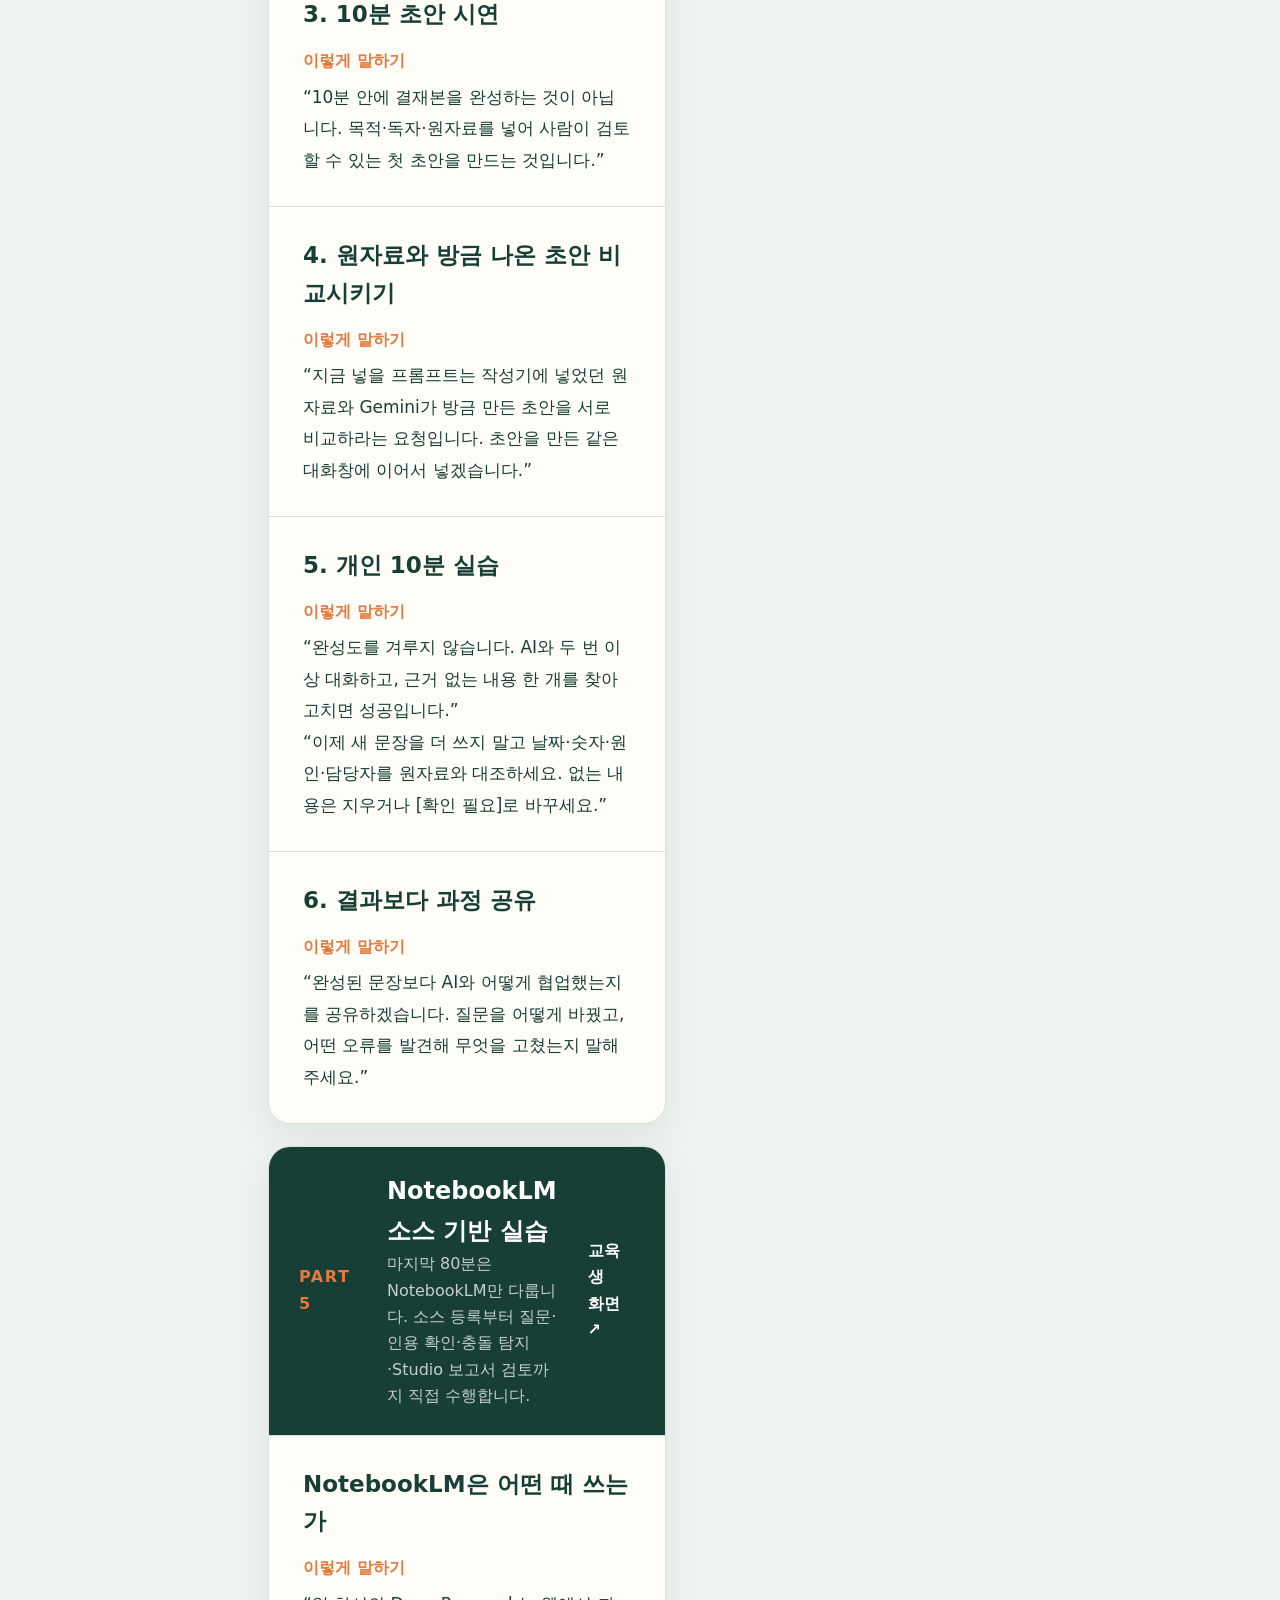
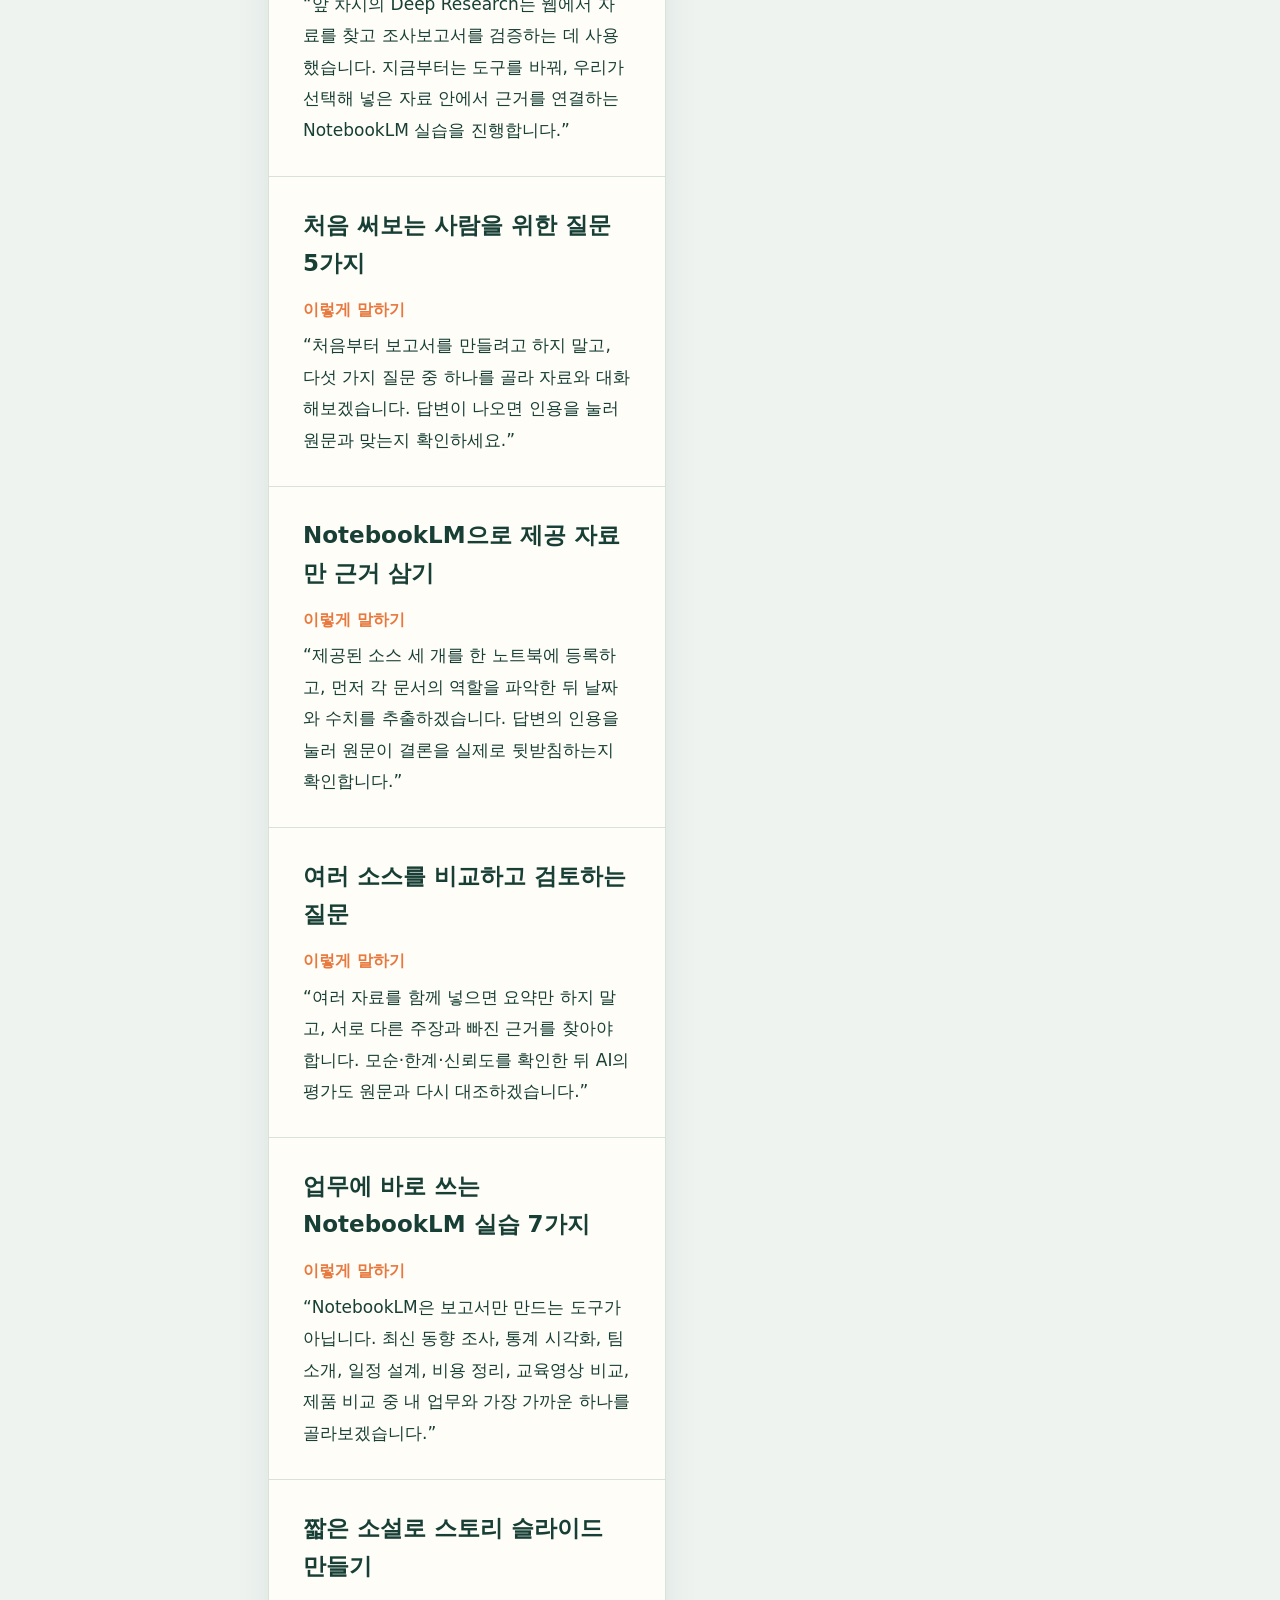
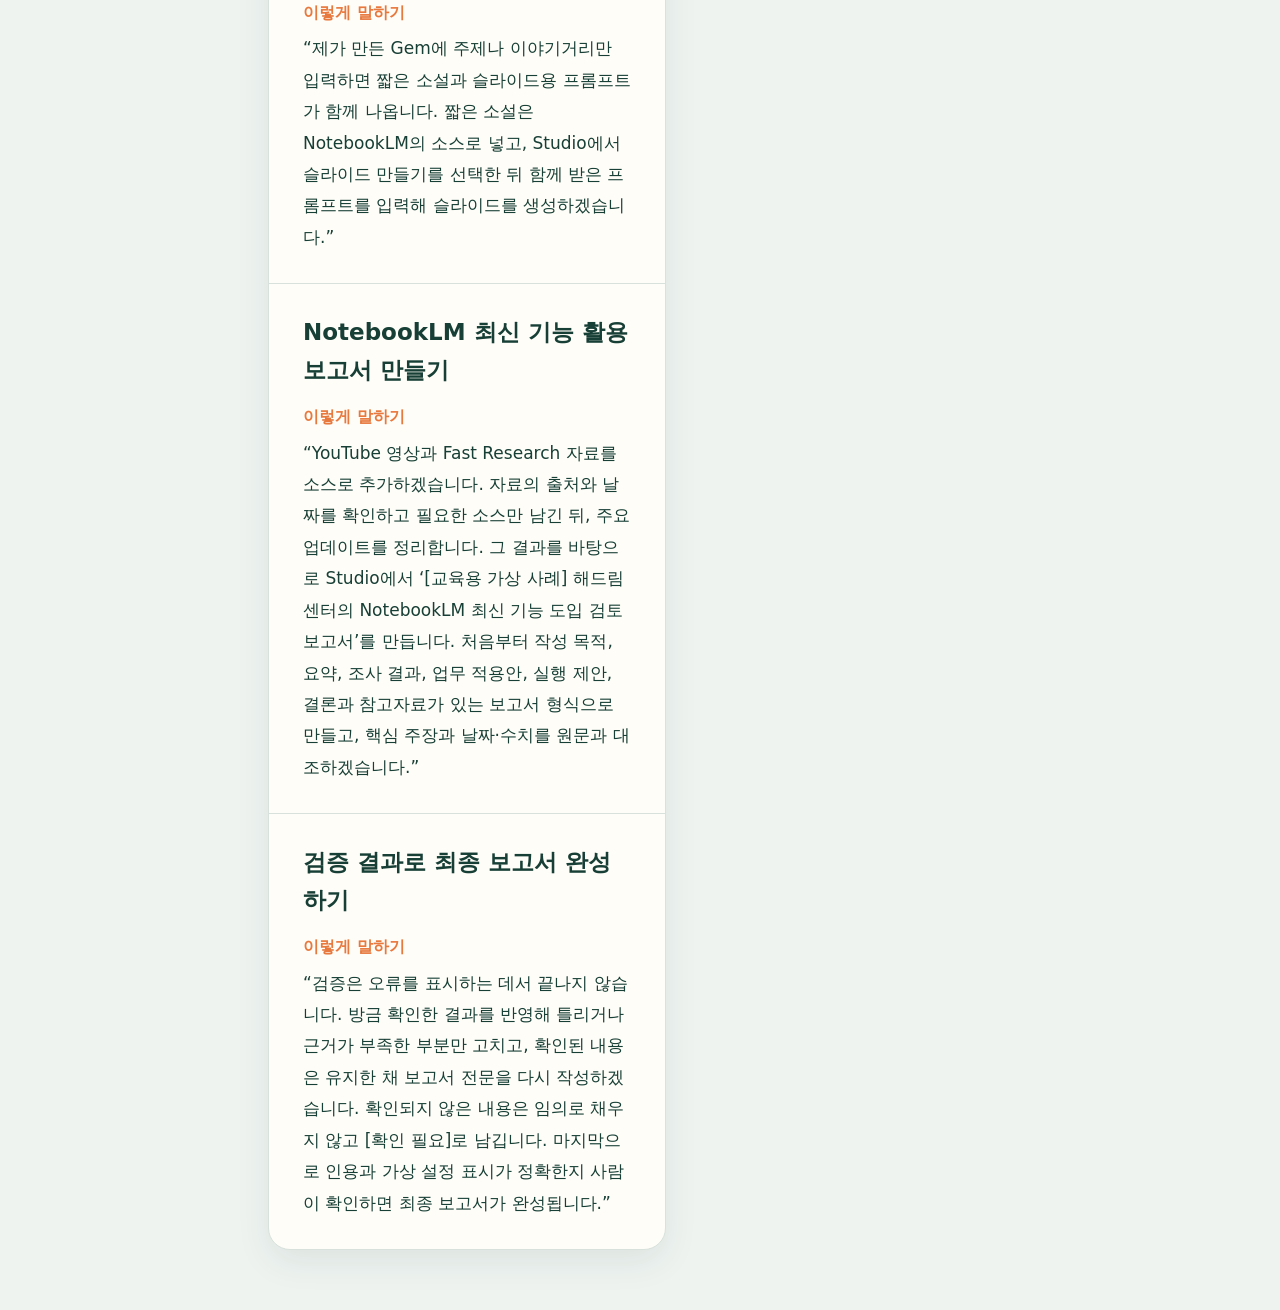
==== commit c549bd11: "Rename part 4 report draft workshop" ====
--- a/instructor.html
+++ b/instructor.html
@@ -66,7 +66,7 @@
     </section>
 
     <section class="part" id="part4" data-title="PART 4 · 종합실습">
-      <div class="part-head"><span>PART 4</span><div><h2>생성형 AI 종합활용 챌린지</h2><p>AI가 먼저 묻고, 초안을 만들고, 비판하게 한 뒤 사람이 근거를 확인해 고치는 전 과정을 연습합니다.</p></div><a href="index.html?page=lesson4" target="student">교육생 화면 ↗</a></div>
+      <div class="part-head"><span>PART 4</span><div><h2>10분 보고서 초안 완성 실습</h2><p>AI가 먼저 묻고, 초안을 만들고, 비판하게 한 뒤 사람이 근거를 확인해 고치는 전 과정을 연습합니다.</p></div><a href="index.html?page=lesson4" target="student">교육생 화면 ↗</a></div>
       <article class="scene"><h3>1. 최종 보고서 만들기</h3><div class="script"><b>이렇게 말하기</b><p>“이번 실습의 목표는 보고서 한 장을 빨리 만드는 것이 아닙니다. 앞에서 배운 질문·구조화·생성·검증을 한 번에 연결하는 것입니다.”</p></div><div class="columns"><div><b>오늘의 한 줄 흐름</b><p>먼저 질문 → 초안 → 자기비판 → 사람 검증 → 수정</p></div><div><b>가장 중요한 강조</b><p>AI가 쓴 결과물이 아니라 <strong>사람이 검증한 과정</strong>이 최종 성과입니다.</p></div></div></article>
       <article class="scene"><h3>2. AI가 먼저 질문하기</h3><div class="script"><b>이렇게 말하기</b><p>“정보가 부족한데 바로 쓰게 하면 AI가 빈칸을 추측합니다. 먼저 목적·독자·빠진 정보를 질문하게 하겠습니다.”</p></div><div class="prompt"><b>보여줄 차이</b><p>‘보고서 써줘’가 아니라 ‘바로 쓰지 말고 중요한 질문 3개를 먼저 해줘’라고 요청합니다.</p></div></article>
       <article class="scene"><h3>3. 10분 초안 시연</h3><div class="script"><b>이렇게 말하기</b><p>“10분 안에 결재본을 완성하는 것이 아닙니다. 목적·독자·원자료를 넣어 사람이 검토할 수 있는 첫 초안을 만드는 것입니다.”</p></div><div class="demo"><b>반드시 보여줄 행동</b><ol><li>원자료의 사실과 미확인 사항을 구분합니다.</li><li>작성기에서 요청 조건을 정리합니다.</li><li>Gemini에서 첫 초안을 만듭니다.</li><li>날짜·수치·원인을 원자료와 대조합니다.</li></ol></div></article>
